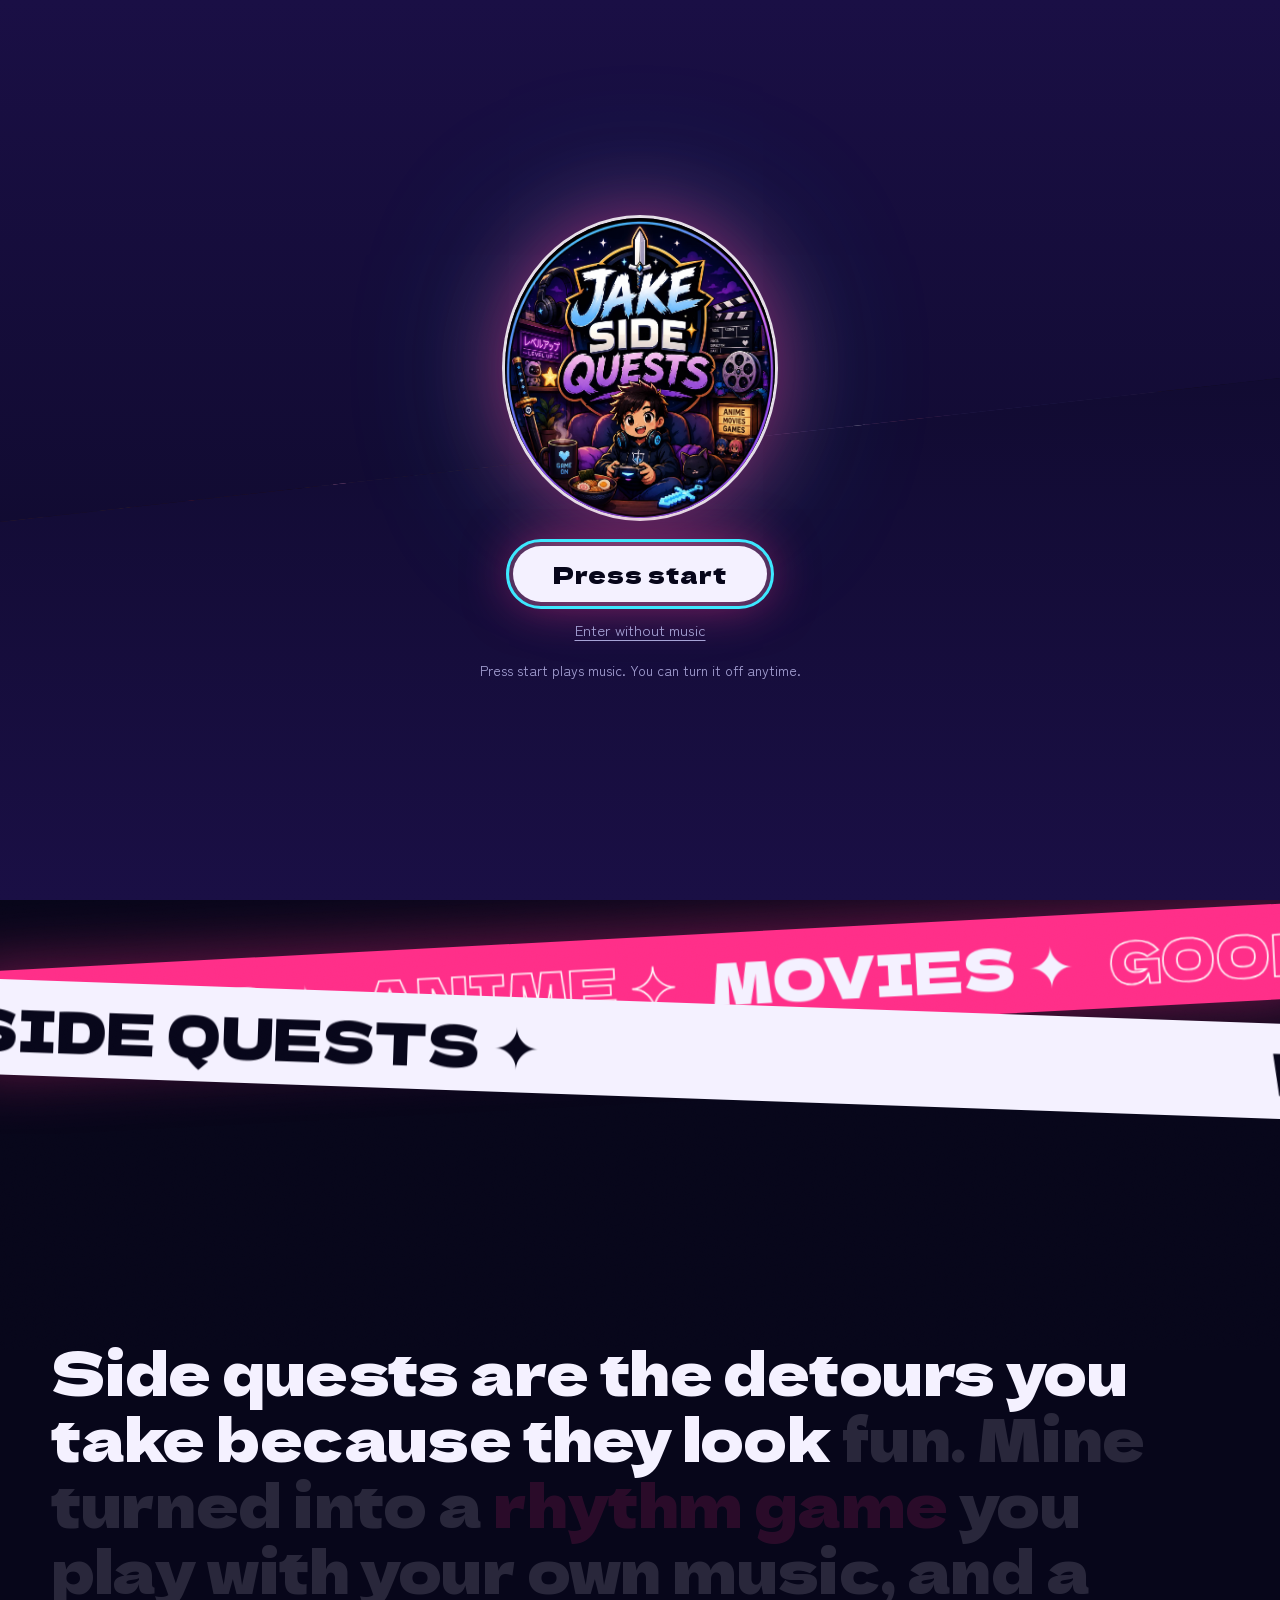
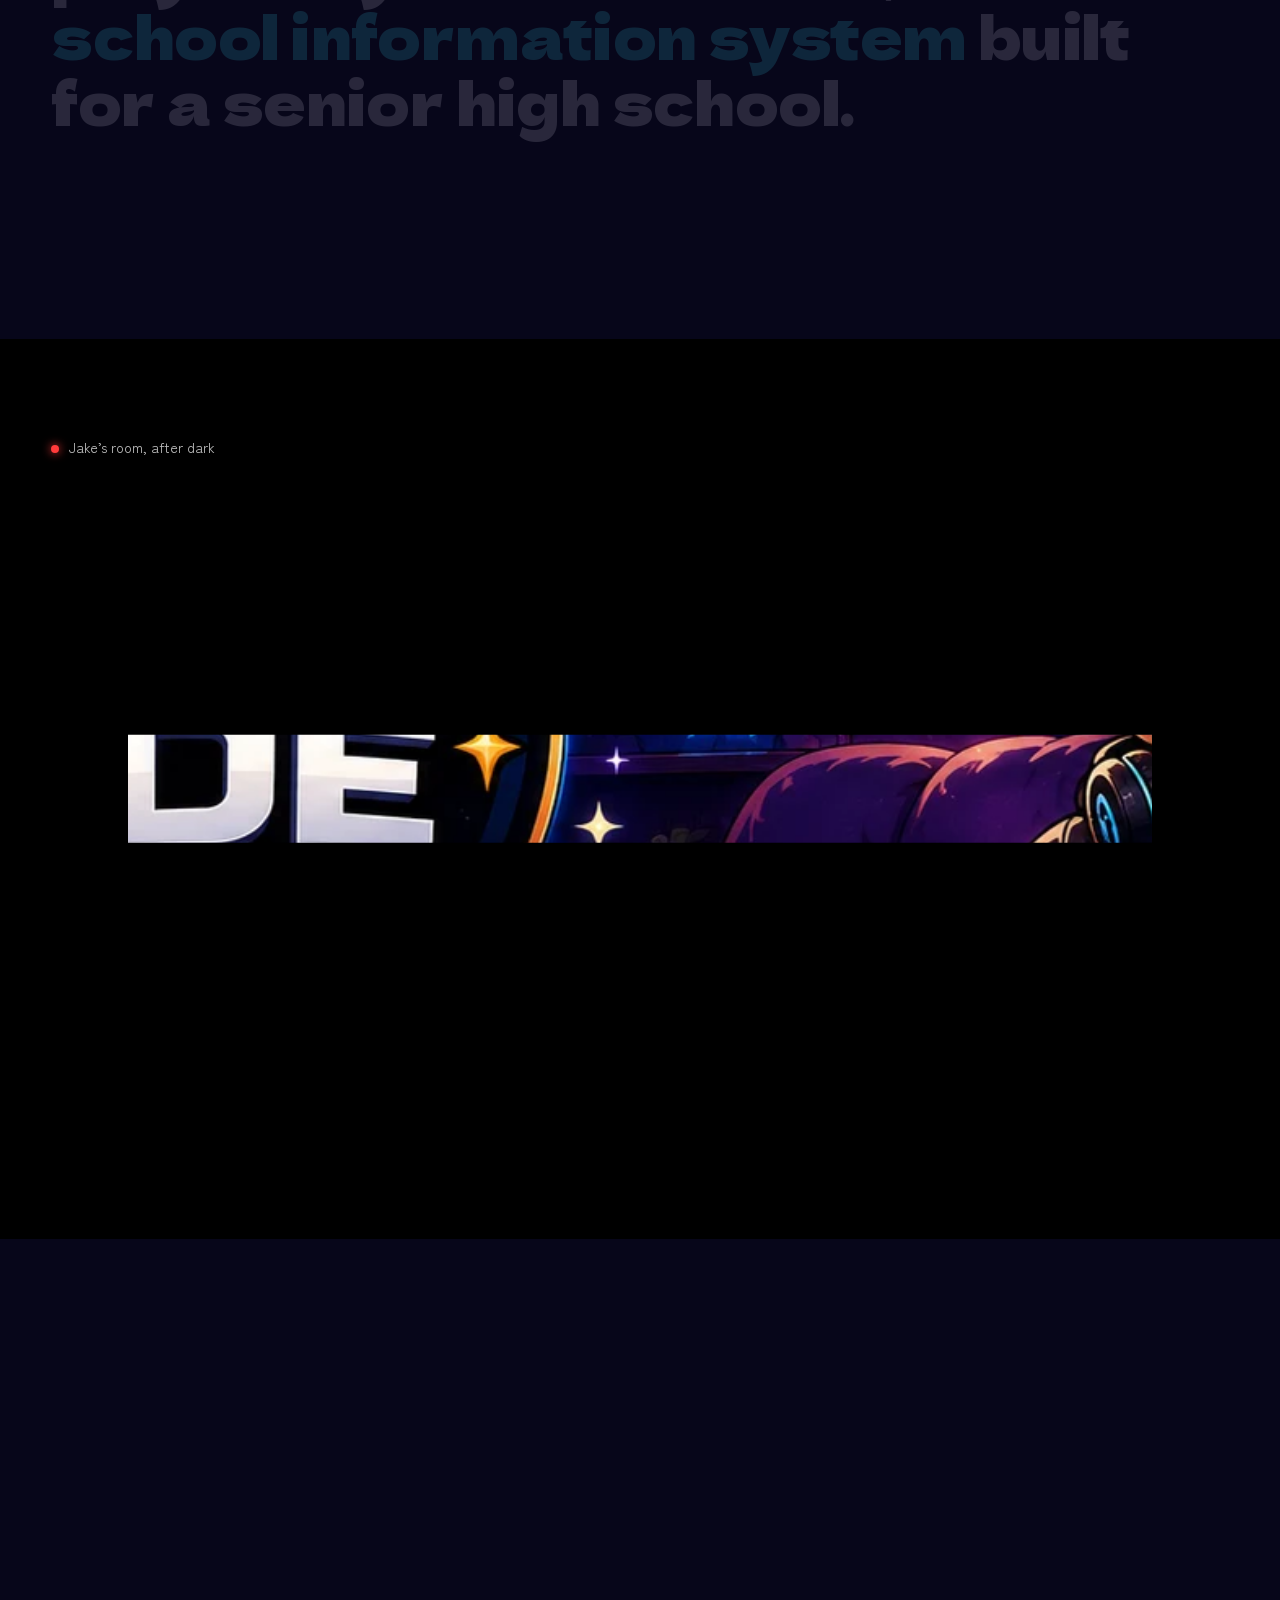
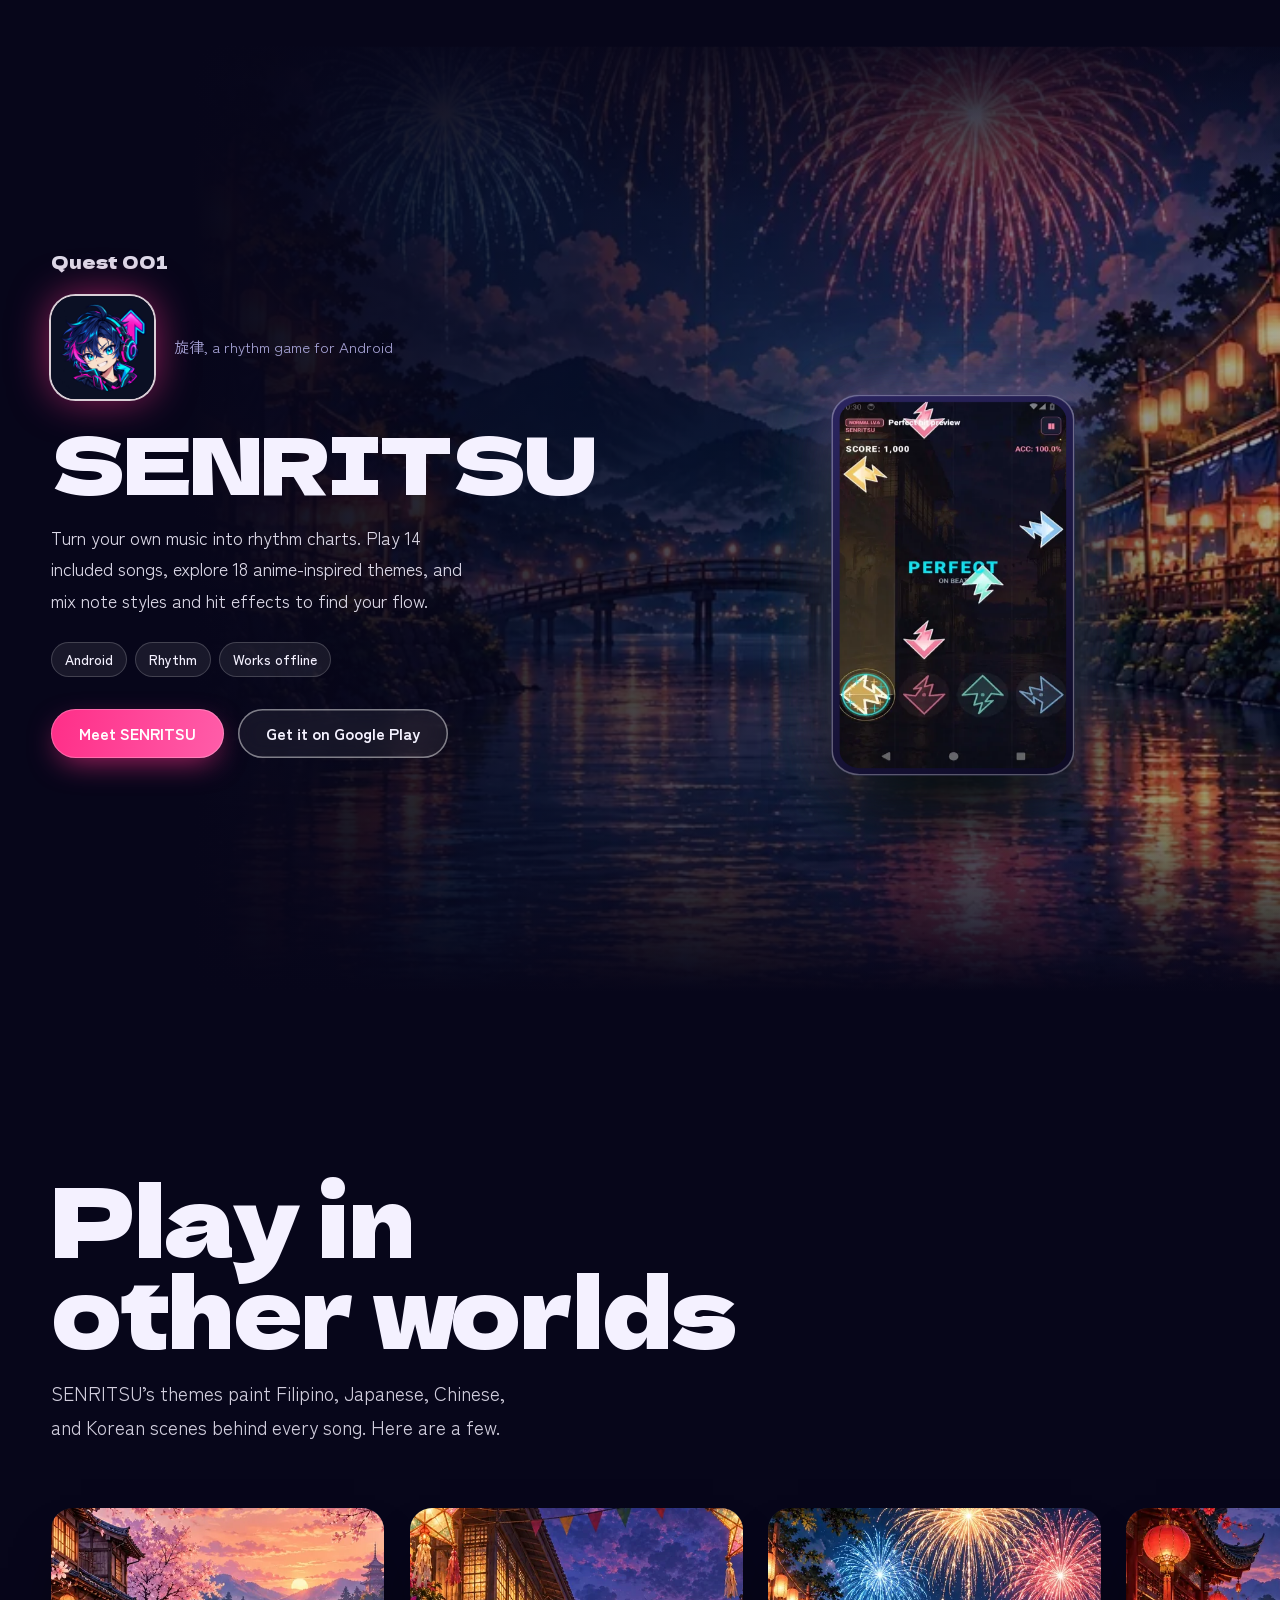
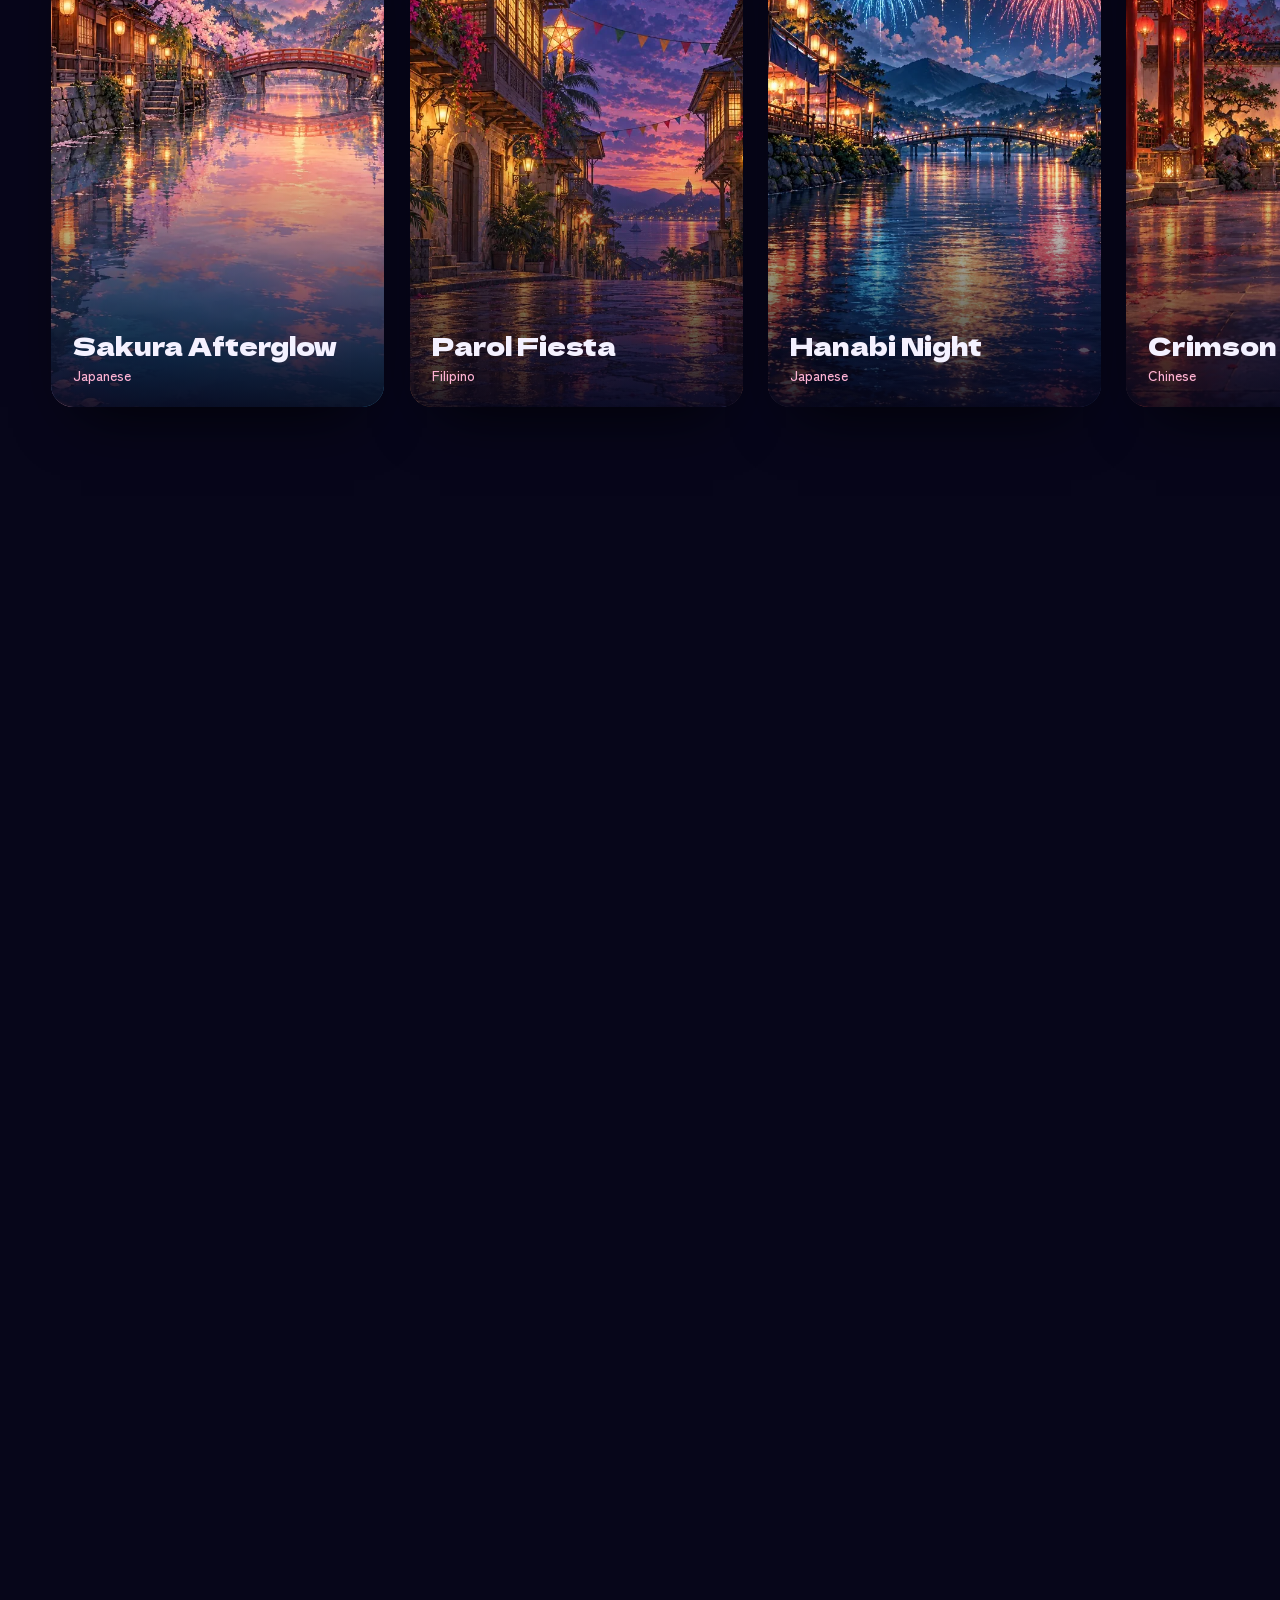
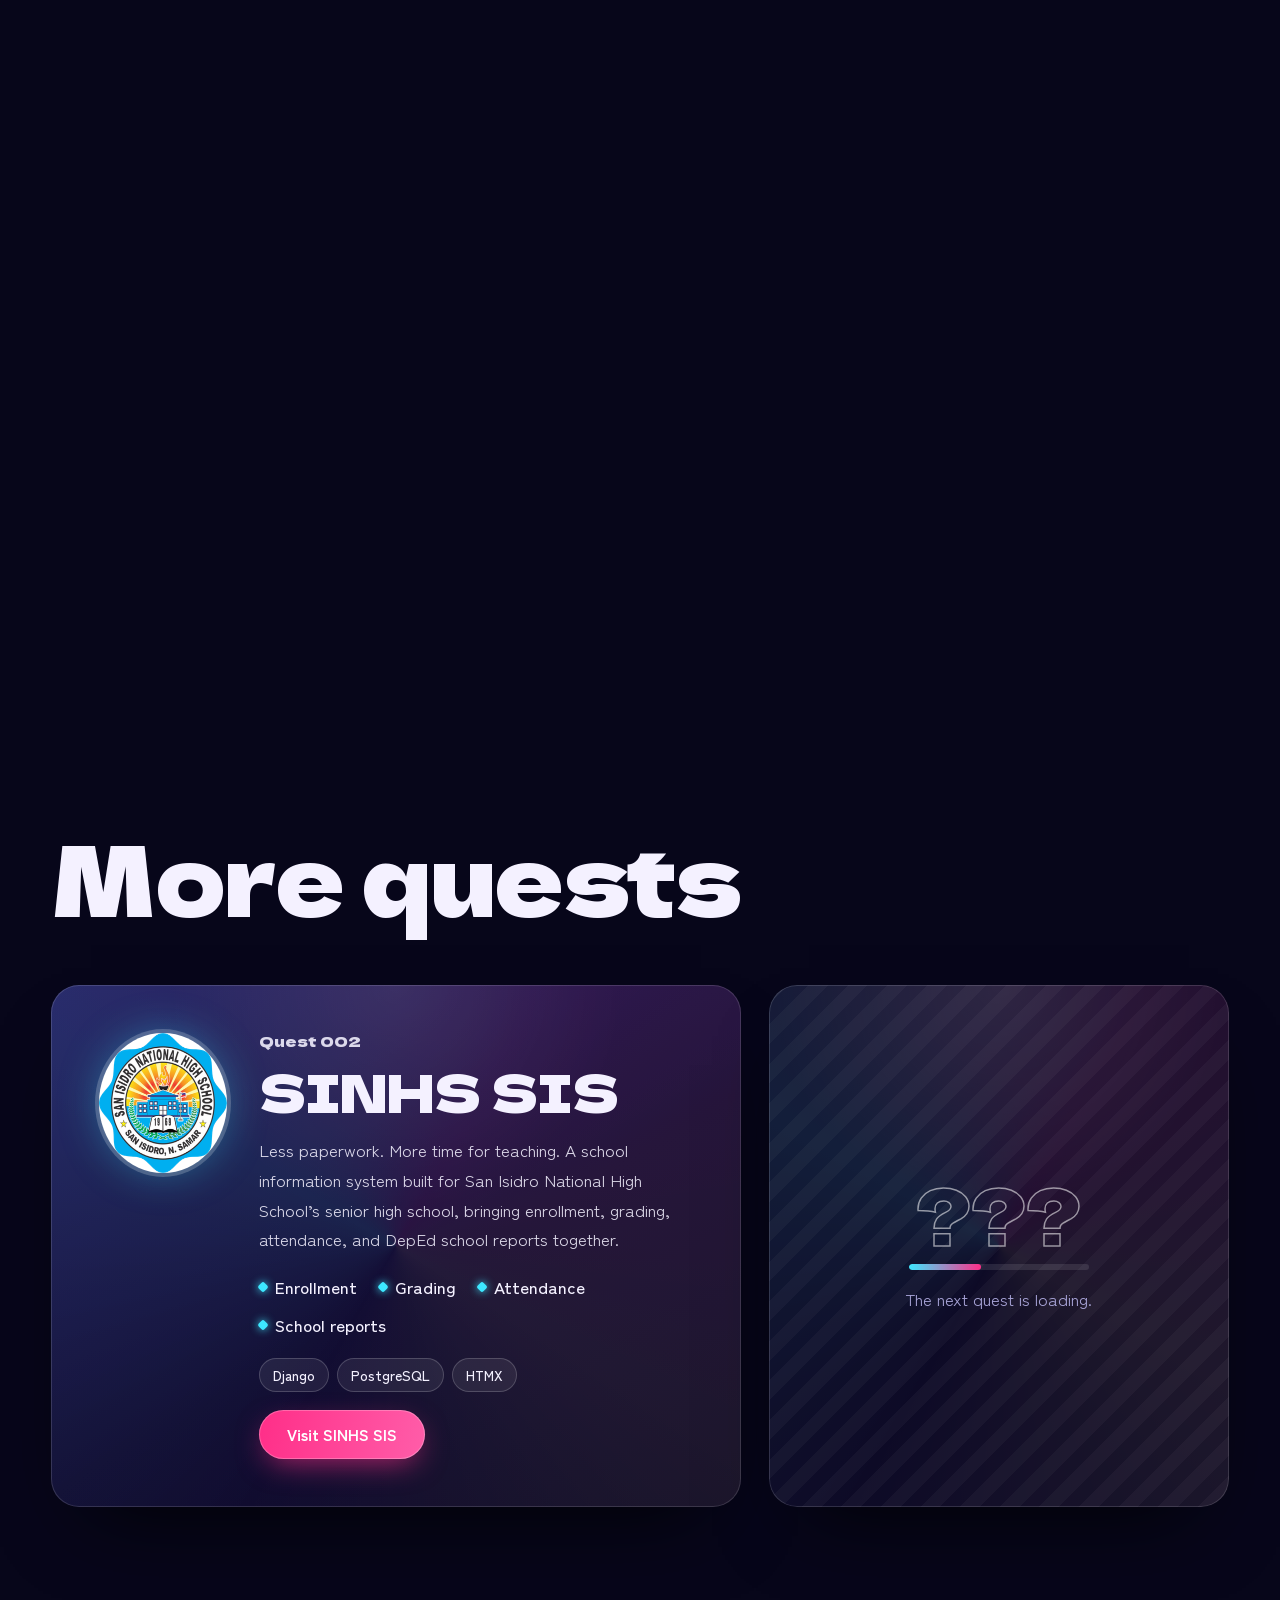
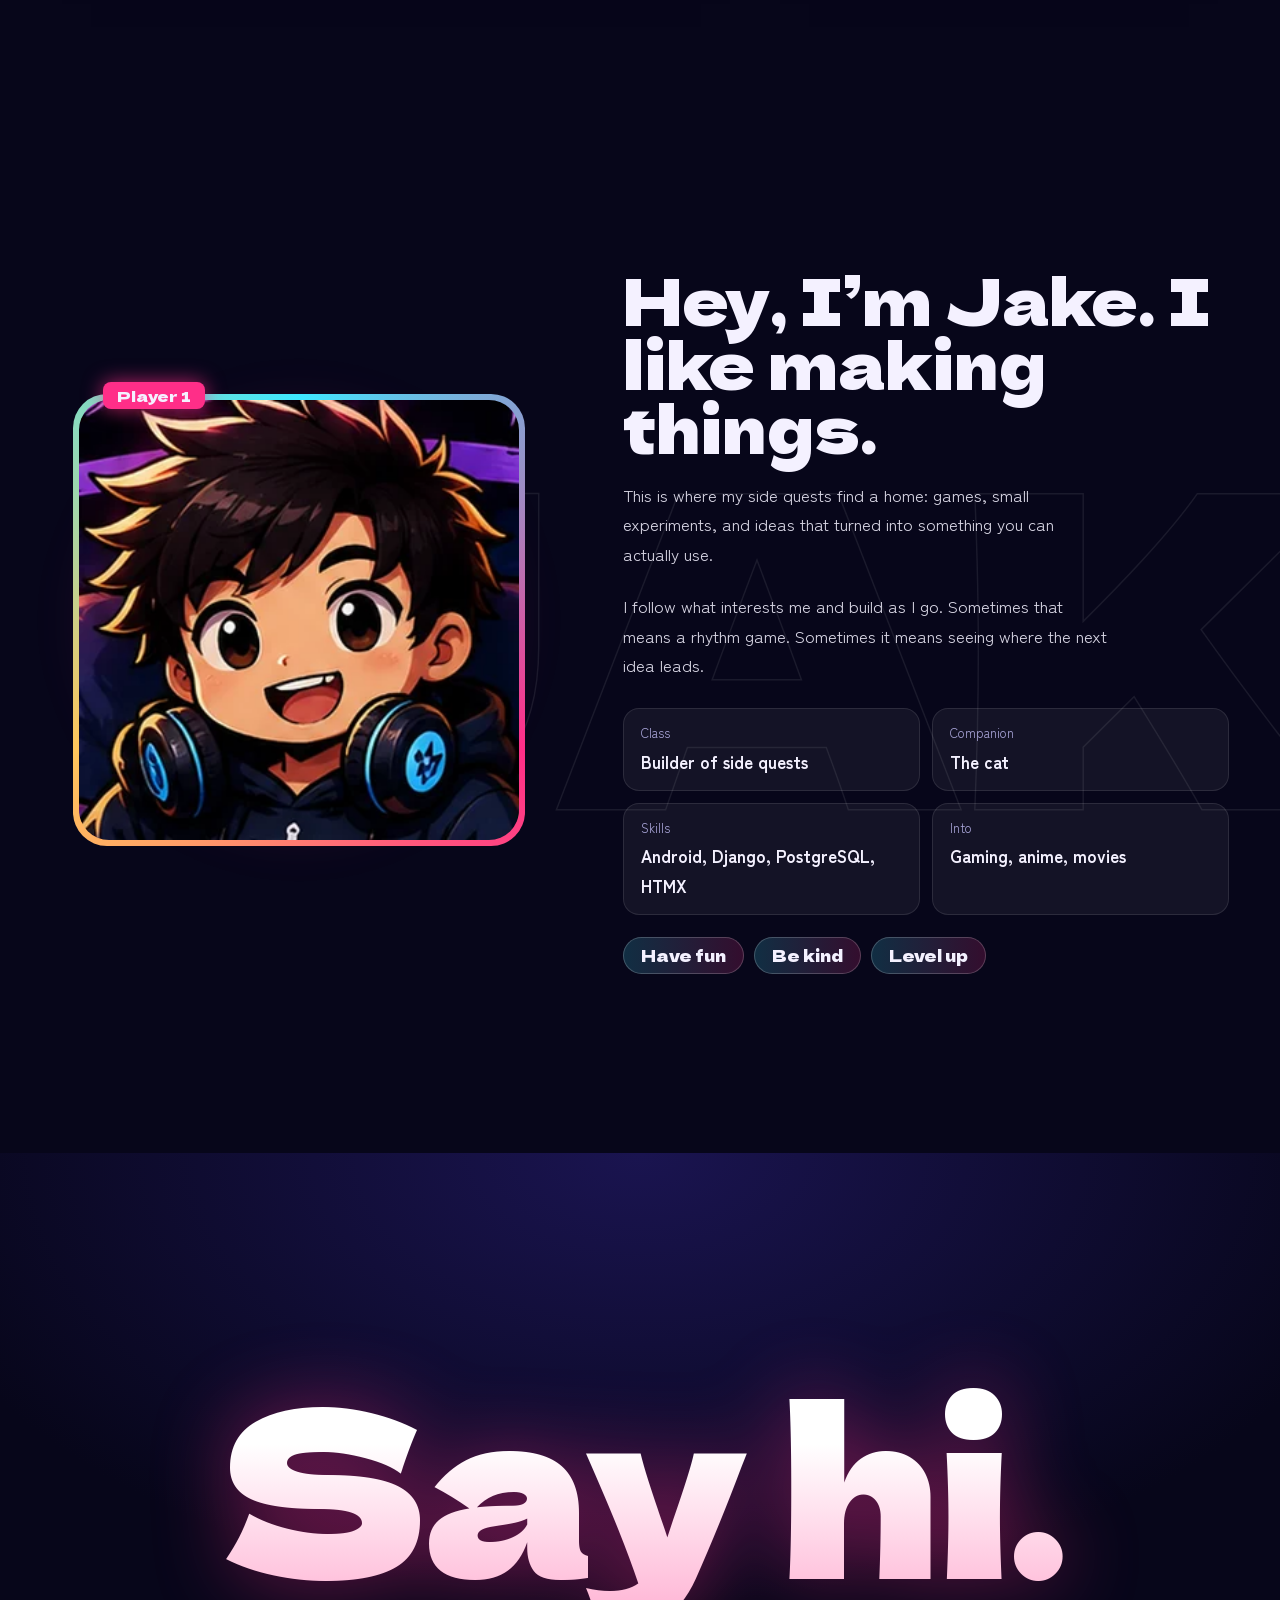
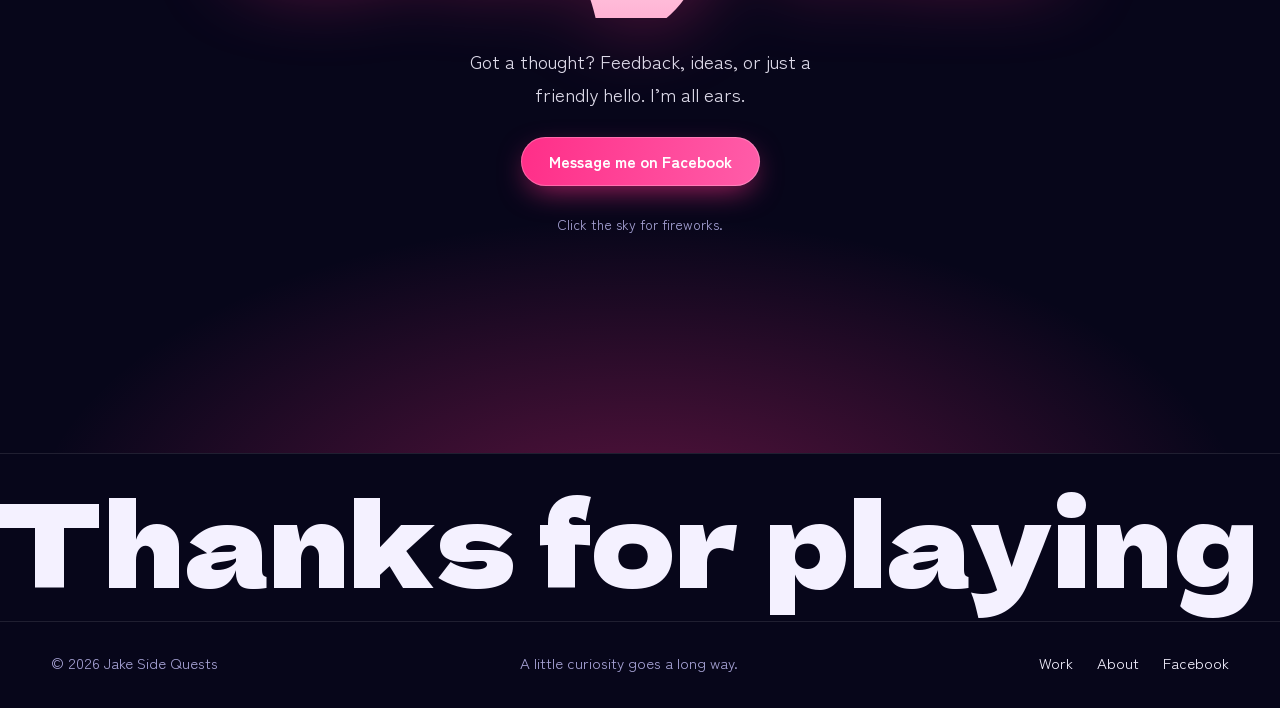
==== index.html @ e77d2a43 "Rebuild the site as a cinematic anime opening Add a Press Start screen, a hero montage of SENRITSU's" ====
<!doctype html>
<html lang="en">
<head>
  <meta charset="utf-8">
  <meta name="viewport" content="width=device-width, initial-scale=1">
  <title>Jake Side Quests — Games, experiments & things I build</title>
  <meta name="description" content="Games, experiments, and things Jake couldn’t help building. Explore SENRITSU, a rhythm game for your own music, and SINHS SIS, a school information system.">
  <meta name="theme-color" content="#07061a">
  <link rel="canonical" href="https://jakesidequests.com/">
  <meta property="og:type" content="website">
  <meta property="og:site_name" content="Jake Side Quests">
  <meta property="og:title" content="Jake Side Quests — Games, experiments & things I build">
  <meta property="og:description" content="Games, experiments, and things Jake couldn’t help building. Explore SENRITSU, a rhythm game for your own music, and SINHS SIS, a school information system.">
  <meta property="og:url" content="https://jakesidequests.com/">
  <meta property="og:image" content="https://jakesidequests.com/assets/images/jake-side-quests-banner.webp">
  <meta property="og:image:width" content="2033">
  <meta property="og:image:height" content="774">
  <meta property="og:image:alt" content="Jake Side Quests — gaming, anime, movies, and good vibes.">
  <meta name="twitter:card" content="summary_large_image">
  <link rel="icon" href="/assets/favicon.png" type="image/png" sizes="64x64">
  <link rel="preload" href="/assets/fonts/delagothicone-400.woff2" as="font" type="font/woff2" crossorigin>
  <link rel="preload" href="/assets/media/hero-poster.webp" as="image">
  <link rel="stylesheet" href="/assets/site.css">
  <script>document.documentElement.classList.add('js');window.revealFallback=setTimeout(function(){document.documentElement.classList.add('no-anim')},4000);</script>
  <script src="/assets/vendor/gsap.min.js" defer></script>
  <script src="/assets/vendor/ScrollTrigger.min.js" defer></script>
  <script src="/assets/vendor/SplitText.min.js" defer></script>
  <script src="/assets/vendor/lenis.min.js" defer></script>
  <script src="/assets/site.js" defer></script>
</head>
<body id="top" data-page="home">
<a class="skip-link" href="#main">Skip to content</a>
<div class="progress" aria-hidden="true"></div>
<div class="grain" aria-hidden="true"></div>
<header class="site-header">
  <div class="header-inner container">
    <a class="brand" href="/" aria-label="Jake Side Quests home"><img src="/assets/images/jake-side-quests-emblem-96.webp" width="44" height="44" alt=""><span class="brand-name">Jake Side Quests</span></a>
    <nav class="site-nav" aria-label="Main navigation">
      <a href="/#work">Work</a>
      <a href="/#about">About</a>
      <a href="/#say-hello">Say hi</a>
    </nav>
    <button class="sound-toggle" type="button" aria-pressed="false" data-sound hidden><span class="eq" aria-hidden="true"><i></i><i></i><i></i><i></i></span><span class="label">Music off</span></button>
  </div>
</header>

<main id="main">
  <section class="hero" aria-labelledby="hero-title">
    <div class="hero-media" data-hero-media>
      <video muted loop playsinline preload="auto" poster="/assets/media/hero-poster.webp" data-hero-video>
        <source src="/assets/media/hero.webm" type="video/webm">
        <source src="/assets/media/hero.mp4" type="video/mp4">
      </video>
    </div>
    <canvas class="petals" aria-hidden="true" data-petals></canvas>
    <p class="kana-rail" aria-hidden="true">ジェイクのサイドクエスト</p>

    <div class="hero-inner">
      <h1 id="hero-title" class="hero-logo" data-hero-logo>
        <span class="ring" aria-hidden="true"></span><span class="ring two" aria-hidden="true"></span><span class="ring three" aria-hidden="true"></span>
        <img src="/assets/images/jake-side-quests-emblem.webp" width="1254" height="1254" alt="Jake Side Quests">
      </h1>
      <p class="hero-tagline" data-hero-tagline><span class="line">A little curiosity.</span> <span class="line glow">A lot of side quests.</span></p>
      <p class="hero-sub" data-hero-fade>Games, experiments, and things I couldn’t help building.</p>
      <div class="hero-actions" data-hero-fade>
        <a class="btn btn-primary" href="#work" data-magnetic>Explore my work</a>
        <a class="btn btn-ghost" href="/senritsu/#demo" data-magnetic>Play the SENRITSU demo</a>
      </div>
    </div>

    <div class="hero-foot">
      <div class="container">
        <p class="now-showing" aria-live="off"><span>Scenes from SENRITSU</span><strong data-scene>Sakura Afterglow</strong></p>
        <a class="scroll-cue" href="#intro"><i aria-hidden="true"></i>Scroll</a>
      </div>
    </div>
  </section>

  <div class="marquees" aria-hidden="true">
    <div class="marquee" data-marquee="-1"><div class="marquee-track"><span>Gaming ✦</span><span class="outline">Anime ✦</span><span>Movies ✦</span><span class="outline">Good vibes ✦</span><span>Gaming ✦</span><span class="outline">Anime ✦</span><span>Movies ✦</span><span class="outline">Good vibes ✦</span></div></div>
    <div class="marquee alt" data-marquee="1"><div class="marquee-track"><span>Side quests ✦</span><span class="outline">Rhythm games ✦</span><span>Web apps ✦</span><span class="outline">Experiments ✦</span><span>Side quests ✦</span><span class="outline">Rhythm games ✦</span><span>Web apps ✦</span><span class="outline">Experiments ✦</span></div></div>
  </div>

  <section class="statement container" id="intro" aria-label="Introduction">
    <p data-words>Side quests are the detours you take because they look fun. Mine turned into a <span class="hl">rhythm game</span> you play with your own music, and a <span class="hl-2">school information system</span> built for a senior high school.</p>
  </section>

  <section class="cutscene" aria-label="Jake’s room" data-cutscene>
    <div class="cutscene-frame">
      <img src="/assets/images/jake-side-quests-banner.webp" width="2033" height="774" alt="An illustrated gaming room at night: Jake plays on the couch beside his cat, with ramen, popcorn, anime figures, and a film clapperboard around him." loading="lazy">
    </div>
    <p class="cutscene-label" aria-hidden="true">Jake’s room, after dark</p>
    <p class="subtitles" aria-hidden="true"><span>[controller clicking]</span><span>Gaming.</span><span>Anime.</span><span>Movies.</span><span>Good vibes.</span></p>
  </section>

  <section class="section featured" id="work" aria-labelledby="senritsu-title">
    <div class="featured-bg" aria-hidden="true" data-parallax="-12"><img src="/assets/media/worlds/hanabi_night.webp" width="720" height="1080" alt="" loading="lazy"></div>
    <div class="container featured-grid">
      <div class="featured-copy">
        <p class="eyebrow-num" data-reveal>Quest 001</p>
        <div class="app-mark" data-reveal>
          <img src="/senritsu/icon.png" width="104" height="104" alt="" loading="lazy">
          <p><span lang="ja">旋律</span>, a rhythm game for Android</p>
        </div>
        <h2 id="senritsu-title" class="glitch" data-text="SENRITSU" data-reveal>SENRITSU</h2>
        <!-- senritsu:home-summary:start -->
        <p>Turn your own music into rhythm charts. Play 14 included songs, explore 18 anime-inspired themes, and mix note styles and hit effects to find your flow.</p>
<!-- senritsu:home-summary:end -->
        <ul class="chips" data-reveal><li class="chip">Android</li><li class="chip">Rhythm</li><li class="chip">Works offline</li></ul>
        <div class="hero-actions" data-reveal>
          <a class="btn btn-primary" href="/senritsu/" data-magnetic>Meet SENRITSU</a>
          <a class="btn btn-ghost" href="https://play.google.com/store/apps/details?id=com.jakesidequests.senritsu" data-magnetic>Get it on Google Play</a>
        </div>
      </div>
      <div class="phones" data-phones aria-label="SENRITSU screenshots">
        <figure class="phone left"><img src="/assets/media/screens/icons.webp" width="360" height="638" alt="SENRITSU appearance screen with cultural note icons such as parol stars and paper lanterns." loading="lazy"></figure>
        <figure class="phone right"><img src="/assets/media/screens/effects.webp" width="360" height="638" alt="SENRITSU hit effects screen with starburst and petal bloom options." loading="lazy"></figure>
        <figure class="phone center"><img src="/assets/media/screens/gameplay.webp" width="360" height="638" alt="SENRITSU gameplay: lightning arrows reach the targets and a PERFECT rating appears." loading="lazy"></figure>
      </div>
    </div>
  </section>

  <section class="section worlds" aria-labelledby="worlds-title" data-worlds>
    <div class="container worlds-head">
      <h2 id="worlds-title" class="section-title" data-reveal>Play in<br>other worlds</h2>
      <p class="section-lede" data-reveal>SENRITSU’s themes paint Filipino, Japanese, Chinese, and Korean scenes behind every song. Here are a few.</p>
    </div>
    <div class="worlds-pin">
      <div class="worlds-track" data-worlds-track>
        <figure class="world"><img src="/assets/media/worlds/sakura_afterglow.webp" width="720" height="1080" alt="A canal at sunset lined with cherry blossoms and lantern-lit wooden houses." loading="lazy"><figcaption><strong>Sakura Afterglow</strong><span>Japanese</span></figcaption></figure>
        <figure class="world"><img src="/assets/media/worlds/parol_fiesta.webp" width="720" height="1080" alt="A Filipino street at dusk hung with star-shaped parol lanterns." loading="lazy"><figcaption><strong>Parol Fiesta</strong><span>Filipino</span></figcaption></figure>
        <figure class="world"><img src="/assets/media/worlds/hanabi_night.webp" width="720" height="1080" alt="Fireworks bloom over a lantern-lit riverside festival." loading="lazy"><figcaption><strong>Hanabi Night</strong><span>Japanese</span></figcaption></figure>
        <figure class="world"><img src="/assets/media/worlds/crimson_lanterns.webp" width="720" height="1080" alt="A courtyard of red lanterns framing a round moon gate." loading="lazy"><figcaption><strong>Crimson Lanterns</strong><span>Chinese</span></figcaption></figure>
        <figure class="world"><img src="/assets/media/worlds/palayan_dawn.webp" width="720" height="1080" alt="Rice terraces in the Cordillera mountains glowing at sunrise." loading="lazy"><figcaption><strong>Palayan Dawn</strong><span>Filipino</span></figcaption></figure>
        <figure class="world"><img src="/assets/media/worlds/hanok_moonrise.webp" width="720" height="1080" alt="A hanok neighborhood under a full moon." loading="lazy"><figcaption><strong>Hanok Moonrise</strong><span>Korean</span></figcaption></figure>
        <figure class="world"><img src="/assets/media/worlds/jade_waterway.webp" width="720" height="1080" alt="A jade-green canal in a water town with a stone bridge." loading="lazy"><figcaption><strong>Jade Waterway</strong><span>Chinese</span></figcaption></figure>
        <figure class="world"><img src="/assets/media/worlds/seoul_dream.webp" width="720" height="1080" alt="A rainy hillside street overlooking a glowing city at night." loading="lazy"><figcaption><strong>Seoul Dream</strong><span>Korean</span></figcaption></figure>
      </div>
    </div>
  </section>

  <section class="section container" aria-labelledby="more-title">
    <h2 id="more-title" class="section-title" data-reveal>More quests</h2>
    <div class="quest-grid">
      <article class="holo holo-sis" data-tilt data-reveal>
        <img class="seal" src="/assets/images/sinhs-logo.png" width="140" height="140" alt="" loading="lazy">
        <div class="body">
          <p class="eyebrow-num">Quest 002</p>
          <h3>SINHS SIS</h3>
          <p>Less paperwork. More time for teaching. A school information system built for San Isidro National High School’s senior high school, bringing enrollment, grading, attendance, and DepEd school reports together.</p>
          <ul class="features"><li>Enrollment</li><li>Grading</li><li>Attendance</li><li>School reports</li></ul>
          <ul class="chips"><li class="chip">Django</li><li class="chip">PostgreSQL</li><li class="chip">HTMX</li></ul>
          <a class="btn btn-primary" href="https://sinhs.jakesidequests.com/" data-magnetic>Visit SINHS SIS</a>
        </div>
      </article>
      <div class="holo locked" data-tilt data-reveal>
        <h3>???</h3>
        <div class="loading-bar" aria-hidden="true"><i></i></div>
        <p>The next quest is loading.</p>
      </div>
    </div>
  </section>

  <section class="section player" id="about" aria-labelledby="about-title">
    <p class="player-bg-name" aria-hidden="true" data-parallax-x="-20">JAKE</p>
    <div class="container player-grid">
      <div class="portrait" data-reveal>
        <span class="p1" aria-hidden="true">Player 1</span>
        <img src="/assets/images/jake-portrait.webp" width="320" height="320" alt="Illustrated portrait of Jake, grinning, with headphones around his neck." loading="lazy">
      </div>
      <div class="player-copy">
        <h2 id="about-title" data-reveal>Hey, I’m Jake. I like making things.</h2>
        <p data-reveal>This is where my side quests find a home: games, small experiments, and ideas that turned into something you can actually use.</p>
        <p data-reveal>I follow what interests me and build as I go. Sometimes that means a rhythm game. Sometimes it means seeing where the next idea leads.</p>
        <dl class="stats" data-reveal>
          <div><dt>Class</dt><dd>Builder of side quests</dd></div>
          <div><dt>Companion</dt><dd>The cat</dd></div>
          <div><dt>Skills</dt><dd>Android, Django, PostgreSQL, HTMX</dd></div>
          <div><dt>Into</dt><dd>Gaming, anime, movies</dd></div>
        </dl>
        <ul class="motto" aria-label="Current quest" data-reveal><li>Have fun</li><li>Be kind</li><li>Level up</li></ul>
      </div>
    </div>
  </section>

  <section class="section say-hi" id="say-hello" aria-labelledby="contact-title" data-fireworks>
    <canvas class="fireworks" aria-hidden="true"></canvas>
    <div class="say-hi-inner container">
      <h2 id="contact-title" data-reveal>Say hi.</h2>
      <p data-reveal>Got a thought? Feedback, ideas, or just a friendly hello. I’m all ears.</p>
      <a class="btn btn-primary" href="https://www.facebook.com/JakeSideQuests" data-magnetic data-reveal>Message me on Facebook</a>
      <p class="hint" aria-hidden="true" data-reveal>Click the sky for fireworks.</p>
    </div>
  </section>
</main>

<footer class="site-footer">
  <div class="footer-marquee" aria-hidden="true">
    <div class="marquee-track" data-marquee="-1"><span class="fill">Thanks for playing ✦</span><span>Thanks for playing ✦</span><span class="fill">Thanks for playing ✦</span><span>Thanks for playing ✦</span></div>
  </div>
  <div class="container footer-row">
    <p>© 2026 Jake Side Quests</p>
    <p>A little curiosity goes a long way.</p>
    <div class="footer-links"><a href="/#work">Work</a><a href="/#about">About</a><a href="https://www.facebook.com/JakeSideQuests">Facebook</a></div>
  </div>
</footer>
<audio data-music src="/assets/media/champions-rise.mp3" preload="none" loop></audio>
</body>
</html>
---- assets/site.css ----
/* Jake Side Quests: an anime opening.
   Night palette pulled from the SENRITSU worlds: lantern gold, magenta, cyan, sakura.
   Dela Gothic One is the title card; Zen Kaku Gothic New carries everything else. */

@font-face { font-family: "Dela Gothic One"; src: url("/assets/fonts/delagothicone-400.woff2") format("woff2"); font-weight: 400; font-display: swap; }
@font-face { font-family: "Zen Kaku Gothic New"; src: url("/assets/fonts/zenkakugothicnew-400.woff2") format("woff2"); font-weight: 400; font-display: swap; }
@font-face { font-family: "Zen Kaku Gothic New"; src: url("/assets/fonts/zenkakugothicnew-500.woff2") format("woff2"); font-weight: 500; font-display: swap; }
@font-face { font-family: "Zen Kaku Gothic New"; src: url("/assets/fonts/zenkakugothicnew-700.woff2") format("woff2"); font-weight: 700; font-display: swap; }

:root {
  color-scheme: dark;
  --ink: #07061a;
  --ink-2: #120d33;
  --ink-3: #1d1650;
  --paper: #f4f1ff;
  --mist: #a7a3d6;
  --magenta: #ff2e88;
  --cyan: #3de8ff;
  --gold: #ffc65c;
  --sakura: #ffb3d4;
  --lime: #4dff9a;

  --display: "Dela Gothic One", "Arial Black", Impact, sans-serif;
  --body: "Zen Kaku Gothic New", "Hiragino Sans", "Segoe UI", system-ui, sans-serif;

  --gutter: clamp(16px, 4vw, 56px);
  --max: 1320px;
  --ease: cubic-bezier(.16, 1, .3, 1);
  --beat: 0;
}

*, *::before, *::after { box-sizing: border-box; }
html { -webkit-text-size-adjust: 100%; scroll-padding-top: 90px; }
html:not(.lenis) { scroll-behavior: smooth; }
body {
  margin: 0;
  min-height: 100vh;
  background: var(--ink);
  color: var(--paper);
  font: 400 1.0625rem/1.75 var(--body);
  overflow-x: clip;
}
img, svg, canvas, video { display: block; max-width: 100%; }
a { color: inherit; }
p, figure { margin: 0; }
h1, h2, h3, h4 { margin: 0; font-weight: 400; line-height: 1.05; }
button { font: inherit; color: inherit; }
::selection { background: var(--magenta); color: #fff; }
:focus-visible { outline: 3px solid var(--cyan); outline-offset: 4px; border-radius: 6px; }

.container { width: min(100% - var(--gutter) * 2, var(--max)); margin-inline: auto; }
.visually-hidden { position: absolute !important; width: 1px; height: 1px; padding: 0; margin: -1px; overflow: hidden; clip: rect(0 0 0 0); white-space: nowrap; border: 0; }
.skip-link { position: fixed; left: 16px; top: -80px; z-index: 200; padding: 10px 16px; border-radius: 8px; background: var(--paper); color: var(--ink); text-decoration: none; font-weight: 700; }
.skip-link:focus { top: 16px; }

/* Things JS animates in start hidden only once JS has taken over; a timer in <head> undoes this if it never does. */
.js:not(.no-anim) [data-reveal], .js:not(.no-anim) [data-hero-logo], .js:not(.no-anim) [data-hero-tagline], .js:not(.no-anim) [data-hero-fade] { opacity: 0; }

/* Film grain over everything */
.grain {
  position: fixed; inset: -50%; z-index: 90; pointer-events: none;
  background-image: url("data:image/svg+xml;utf8,<svg xmlns='http://www.w3.org/2000/svg' width='160' height='160'><filter id='n'><feTurbulence type='fractalNoise' baseFrequency='.9' numOctaves='2' stitchTiles='stitch'/></filter><rect width='100%' height='100%' filter='url(%23n)' opacity='.55'/></svg>");
  opacity: .07;
  mix-blend-mode: overlay;
  animation: grain 1s steps(6) infinite;
}
@keyframes grain { 0%, 100% { transform: translate(0, 0); } 20% { transform: translate(-3%, 2%); } 40% { transform: translate(2%, -4%); } 60% { transform: translate(-4%, -1%); } 80% { transform: translate(3%, 3%); } }

.progress { position: fixed; left: 0; top: 0; z-index: 120; height: 3px; width: 100%; transform-origin: 0 50%; transform: scaleX(0); background: linear-gradient(90deg, var(--cyan), var(--magenta), var(--gold)); box-shadow: 0 0 12px var(--magenta); }

/* ---------- Header ---------- */

.site-header {
  position: fixed; top: 0; left: 0; right: 0; z-index: 100;
  transition: transform .5s var(--ease), background .3s;
}
.site-header.is-hidden { transform: translateY(-110%); }
.site-header.is-solid { background: linear-gradient(180deg, rgb(7 6 26 / .85), rgb(7 6 26 / 0)); }
.header-inner { display: flex; align-items: center; gap: 24px; min-height: 76px; }
.brand { display: inline-flex; align-items: center; gap: 12px; text-decoration: none; }
.brand img { width: 44px; height: 44px; border-radius: 50%; box-shadow: 0 0 0 2px rgb(255 255 255 / .8), 0 0 calc(18px + var(--beat) * 30px) rgb(255 46 136 / .7); }
.brand-name { font: 400 1.0625rem/1 var(--display); }
.site-nav { margin-left: auto; display: flex; align-items: center; gap: 6px; padding: 6px; border-radius: 999px; background: rgb(7 6 26 / .45); backdrop-filter: blur(14px); -webkit-backdrop-filter: blur(14px); box-shadow: inset 0 0 0 1px rgb(255 255 255 / .12); }
.site-nav a { padding: 8px 16px; border-radius: 999px; font-weight: 500; font-size: .9375rem; text-decoration: none; transition: background .2s, color .2s; }
.site-nav a:hover { background: rgb(255 255 255 / .1); }
.site-nav a[aria-current] { background: var(--paper); color: var(--ink); }

.sound-toggle {
  display: inline-flex; align-items: center; gap: 10px;
  padding: 8px 14px 8px 12px;
  border: 0; border-radius: 999px; cursor: pointer;
  background: rgb(7 6 26 / .45); backdrop-filter: blur(14px); -webkit-backdrop-filter: blur(14px);
  box-shadow: inset 0 0 0 1px rgb(255 255 255 / .12);
  font-size: .875rem; font-weight: 500;
}
.sound-toggle[aria-pressed="true"] { box-shadow: inset 0 0 0 1px var(--magenta), 0 0 20px rgb(255 46 136 / .35); }
.eq { display: inline-flex; align-items: end; gap: 2px; height: 14px; }
.eq i { width: 3px; height: 100%; border-radius: 2px; background: var(--magenta); transform-origin: 50% 100%; transform: scaleY(.2); }
.sound-toggle[aria-pressed="true"] .eq i { background: linear-gradient(var(--cyan), var(--magenta)); }

/* ---------- Custom cursor ---------- */

.cursor-dot, .cursor-ring { position: fixed; left: 0; top: 0; z-index: 150; pointer-events: none; border-radius: 50%; opacity: 0; transition: opacity .3s; }
.cursor-dot { width: 6px; height: 6px; margin: -3px 0 0 -3px; background: #fff; }
.cursor-ring { width: 38px; height: 38px; margin: -19px 0 0 -19px; border: 1.5px solid rgb(255 255 255 / .7); transition: opacity .3s, width .3s var(--ease), height .3s var(--ease), margin .3s var(--ease), background .3s, border-color .3s; mix-blend-mode: difference; }
.has-cursor .cursor-dot, .has-cursor .cursor-ring { opacity: 1; }
.cursor-ring.is-hover { width: 70px; height: 70px; margin: -35px 0 0 -35px; background: rgb(255 255 255 / .9); border-color: transparent; }

/* ---------- Splash: press start ---------- */

.splash {
  position: fixed; inset: 0; z-index: 180;
  display: grid; place-items: center;
  overflow: hidden;
}
.splash-half { position: absolute; inset: 0; }
.splash-half.top { clip-path: polygon(0 0, 100% 0, 100% 42%, 0 58%); background: linear-gradient(180deg, #1a0f45, #0b0824); }
.splash-half.bottom { clip-path: polygon(0 58%, 100% 42%, 100% 100%, 0 100%); background: linear-gradient(0deg, #1a0f45, #0b0824); }
.splash-slash { position: absolute; left: -10%; right: -10%; top: 50%; height: 2px; transform: rotate(-9deg); background: linear-gradient(90deg, transparent, var(--magenta), #fff, var(--cyan), transparent); box-shadow: 0 0 24px var(--magenta); opacity: 0; }
.splash-inner { position: relative; display: grid; justify-items: center; gap: 28px; text-align: center; padding: 24px; }
.splash-logo { width: clamp(180px, 30vmin, 300px); border-radius: 50%; box-shadow: 0 0 0 3px rgb(255 255 255 / .85), 0 0 80px rgb(255 46 136 / .55), 0 0 160px rgb(61 232 255 / .25); }
.splash-bar { width: min(280px, 70vw); height: 4px; border-radius: 2px; background: rgb(255 255 255 / .12); overflow: hidden; }
.splash-bar i { display: block; height: 100%; width: 100%; transform-origin: 0 50%; transform: scaleX(0); background: linear-gradient(90deg, var(--cyan), var(--magenta)); box-shadow: 0 0 10px var(--magenta); transition: transform .3s; }
.splash-start {
  padding: 16px 40px;
  border: 0; border-radius: 999px; cursor: pointer;
  background: var(--paper); color: var(--ink);
  font: 400 clamp(1.1rem, 2.4vw, 1.5rem)/1 var(--display);
  letter-spacing: .04em;
  box-shadow: 0 0 0 6px rgb(255 255 255 / .12), 0 0 50px rgb(255 46 136 / .6);
  animation: start-pulse 1.4s ease-in-out infinite;
}
.splash-start:hover { background: #fff; }
@keyframes start-pulse { 50% { box-shadow: 0 0 0 12px rgb(255 255 255 / .06), 0 0 80px rgb(255 46 136 / .85); } }
.splash-quiet { border: 0; background: none; cursor: pointer; color: var(--mist); font-size: .9375rem; text-decoration: underline; text-underline-offset: 4px; }
.splash-quiet:hover { color: var(--paper); }
.splash-hint { font-size: .875rem; color: var(--mist); }
.splash-actions { display: grid; justify-items: center; gap: 14px; }
.splash-actions[hidden] { display: none; }

/* ---------- Hero ---------- */

.hero {
  position: relative;
  height: 100svh; min-height: 640px;
  display: grid; place-items: center;
  overflow: hidden;
  isolation: isolate;
}
.hero-media { position: absolute; inset: 0; z-index: -3; }
.hero-media video, .hero-media canvas, .hero-media img { position: absolute; inset: 0; width: 100%; height: 100%; object-fit: cover; }
.hero-media canvas { opacity: 0; transition: opacity .6s; }
.hero-media.is-webgl canvas { opacity: 1; }
.hero-media.is-webgl video { visibility: hidden; }
.hero::before {
  content: ""; position: absolute; inset: 0; z-index: -2;
  background:
    radial-gradient(60% 55% at 50% 45%, transparent 0, rgb(7 6 26 / .35) 60%, rgb(7 6 26 / .85) 100%),
    linear-gradient(180deg, rgb(7 6 26 / .55) 0%, transparent 25%, transparent 60%, var(--ink) 100%);
}
.hero::after {
  content: ""; position: absolute; inset: 0; z-index: -1; pointer-events: none;
  background: repeating-linear-gradient(180deg, rgb(0 0 0 / .18) 0 1px, transparent 1px 3px);
  opacity: .5;
}
.petals { position: absolute; inset: 0; z-index: 1; pointer-events: none; width: 100%; height: 100%; }
.hero-inner { position: relative; z-index: 2; display: grid; justify-items: center; gap: clamp(18px, 3vh, 28px); text-align: center; padding: 96px var(--gutter) 120px; }
.hero-logo {
  position: relative;
  width: clamp(200px, 34vmin, 380px);
  aspect-ratio: 1;
  transform-style: preserve-3d;
  transform: perspective(900px) rotateX(var(--tilt-x, 0deg)) rotateY(var(--tilt-y, 0deg));
  transition: transform .4s var(--ease);
}
.hero-logo img { width: 100%; height: 100%; border-radius: 50%; box-shadow: 0 0 0 3px rgb(255 255 255 / .9), 0 0 calc(60px + var(--beat) * 80px) rgb(255 46 136 / .6), 0 30px 80px rgb(0 0 0 / .6); }
.hero-logo .ring { position: absolute; inset: -10%; border-radius: 50%; border: 1.5px dashed rgb(255 255 255 / .35); animation: spin 30s linear infinite; }
.hero-logo .ring.two { inset: -18%; border: 1px solid transparent; border-top-color: var(--cyan); border-right-color: var(--cyan); animation-duration: 9s; animation-direction: reverse; filter: drop-shadow(0 0 6px var(--cyan)); }
.hero-logo .ring.three { inset: -24%; border: 1px solid transparent; border-bottom-color: var(--magenta); animation-duration: 14s; filter: drop-shadow(0 0 6px var(--magenta)); }
@keyframes spin { to { transform: rotate(360deg); } }
.hero-tagline {
  font: 400 clamp(2rem, 6.2vw, 5.4rem)/.98 var(--display);
  letter-spacing: -.01em;
  text-shadow: 0 4px 30px rgb(7 6 26 / .8);
  max-width: 14ch;
}
.hero-tagline .line { display: block; }
.hero-tagline .glow { color: #ff6fb1; text-shadow: 0 0 28px rgb(255 46 136 / .75), 0 4px 30px rgb(7 6 26 / .8); }
.hero-sub { max-width: 44ch; font-size: clamp(1rem, 1.6vw, 1.25rem); color: rgb(244 241 255 / .9); text-shadow: 0 2px 16px rgb(7 6 26 / .9); }
.hero-actions { display: flex; flex-wrap: wrap; justify-content: center; gap: 14px; margin-top: 6px; }
.featured-copy .hero-actions, .game-copy .hero-actions { justify-content: start; }
.kana-rail {
  position: absolute; left: var(--gutter); top: 50%; z-index: 2; translate: 0 -50%;
  writing-mode: vertical-rl;
  font: 400 .9375rem/1 var(--display); letter-spacing: .5em;
  color: rgb(255 255 255 / .55);
}
.hero-foot { position: absolute; left: 0; right: 0; bottom: 28px; z-index: 2; }
.hero-foot .container { display: flex; justify-content: space-between; align-items: end; gap: 20px; }
.now-showing { display: grid; gap: 2px; font-size: .875rem; color: var(--mist); }
.now-showing strong { font: 400 1.0625rem/1.2 var(--display); color: var(--paper); }
.scroll-cue { display: grid; justify-items: center; gap: 8px; font-size: .8125rem; color: var(--mist); text-decoration: none; }
.scroll-cue i { position: relative; width: 22px; height: 36px; border-radius: 12px; border: 1.5px solid rgb(255 255 255 / .6); }
.scroll-cue i::after { content: ""; position: absolute; left: 50%; top: 7px; width: 4px; height: 8px; margin-left: -2px; border-radius: 2px; background: #fff; animation: wheel 1.6s var(--ease) infinite; }
@keyframes wheel { 60% { transform: translateY(10px); opacity: 0; } 100% { opacity: 0; } }

/* ---------- Buttons ---------- */

.btn {
  position: relative;
  display: inline-flex; align-items: center; gap: 10px;
  padding: 15px 28px;
  border-radius: 999px;
  font-weight: 700; font-size: 1rem; line-height: 1.2;
  text-decoration: none;
  transition: transform .35s var(--ease), box-shadow .35s var(--ease), background .3s;
  will-change: transform;
}
.btn-primary { background: linear-gradient(100deg, var(--magenta), #ff5ca8 50%, var(--magenta)); background-size: 200% 100%; color: #fff; box-shadow: 0 10px 30px -8px rgb(255 46 136 / .7), inset 0 0 0 1px rgb(255 255 255 / .25); }
.btn-primary:hover { background-position: 100% 0; box-shadow: 0 16px 44px -8px rgb(255 46 136 / .9), inset 0 0 0 1px rgb(255 255 255 / .4); }
.btn-ghost { background: rgb(255 255 255 / .06); backdrop-filter: blur(10px); -webkit-backdrop-filter: blur(10px); box-shadow: inset 0 0 0 1.5px rgb(255 255 255 / .45); }
.btn-ghost:hover { background: rgb(255 255 255 / .14); }
.btn svg { width: 18px; height: 18px; flex: none; }

.chips { display: flex; flex-wrap: wrap; gap: 8px; list-style: none; margin: 0; padding: 0; }
.chip { padding: 5px 14px; border-radius: 999px; font-size: .875rem; font-weight: 500; background: rgb(255 255 255 / .07); box-shadow: inset 0 0 0 1px rgb(255 255 255 / .18); }

/* ---------- Marquee ---------- */

.marquees { position: relative; z-index: 3; padding-block: 40px; overflow: hidden; }
.marquee { padding-block: 18px; overflow: hidden; transform: rotate(-3deg) scale(1.06); background: var(--magenta); box-shadow: 0 0 60px rgb(255 46 136 / .45); }
.marquee.alt { margin-top: -26px; transform: rotate(2deg) scale(1.06); background: var(--paper); color: var(--ink); box-shadow: none; }
.marquee-track { display: flex; width: max-content; }
.marquee-track span { flex: none; padding-right: .6em; font: 400 clamp(1.6rem, 4.2vw, 3.4rem)/1 var(--display); white-space: nowrap; text-transform: uppercase; }
.marquee-track .outline { color: transparent; -webkit-text-stroke: 1.5px currentColor; }
.marquee:not(.alt) .marquee-track .outline { -webkit-text-stroke-color: #fff; }

/* ---------- Sections ---------- */

.section { position: relative; padding-block: clamp(96px, 14vw, 180px); }
.eyebrow-num { font: 400 .9375rem/1 var(--display); color: var(--magenta); }
.section-title { font: 400 clamp(2.6rem, 7.5vw, 6.5rem)/.95 var(--display); letter-spacing: -.015em; }
.section-lede { max-width: 52ch; font-size: clamp(1.0625rem, 1.5vw, 1.25rem); color: rgb(244 241 255 / .85); }

.statement { padding-block: clamp(120px, 16vw, 220px); }
.statement p { font: 400 clamp(1.9rem, 4.6vw, 4.1rem)/1.12 var(--display); letter-spacing: -.01em; max-width: 22ch; }
.statement .word { opacity: .14; }
.no-anim .statement .word, .reduced .statement .word { opacity: 1; }
.statement .hl { color: var(--magenta); }
.statement .hl-2 { color: var(--cyan); }

/* ---------- Cutscene ---------- */

.cutscene { position: relative; height: 100svh; min-height: 560px; display: grid; place-items: center; overflow: hidden; background: #000; }
.cutscene-frame { position: absolute; inset: 0; clip-path: inset(var(--clip-y, 0%) var(--clip-x, 0%)); }
.cutscene-frame img { width: 100%; height: 100%; object-fit: cover; transform: scale(var(--zoom, 1)); }
.cutscene-frame::after { content: ""; position: absolute; inset: 0; background: linear-gradient(180deg, rgb(0 0 0 / .35), transparent 30%, transparent 65%, rgb(0 0 0 / .75)); }
.subtitles { position: absolute; left: 0; right: 0; bottom: 9%; z-index: 2; display: grid; justify-items: center; }
.subtitles span { grid-area: 1 / 1; font: 700 clamp(1.4rem, 3.4vw, 2.8rem)/1.2 var(--body); color: #fff6c9; text-shadow: 0 0 4px #000, 0 2px 0 #000, 0 -2px 0 #000, 2px 0 0 #000, -2px 0 0 #000, 0 6px 24px rgb(0 0 0 / .8); opacity: 0; }
.no-anim .subtitles span:last-child, .reduced .subtitles span:last-child { opacity: 1; }
.cutscene-label { position: absolute; left: var(--gutter); top: 96px; z-index: 2; font-size: .875rem; color: rgb(255 255 255 / .75); }
.cutscene-label::before { content: ""; display: inline-block; width: 8px; height: 8px; margin-right: 10px; border-radius: 50%; background: #ff3b3b; box-shadow: 0 0 10px #ff3b3b; animation: rec 1.2s steps(2, jump-none) infinite; }
@keyframes rec { 50% { opacity: .2; } }

/* ---------- Featured: SENRITSU ---------- */

.featured { overflow: hidden; isolation: isolate; }
.featured-bg { position: absolute; inset: -12% 0; z-index: -2; }
.featured-bg img { width: 100%; height: 100%; object-fit: cover; }
.featured::before { content: ""; position: absolute; inset: 0; z-index: -1; background: linear-gradient(90deg, var(--ink) 15%, rgb(7 6 26 / .7) 55%, rgb(7 6 26 / .35)), linear-gradient(180deg, var(--ink), transparent 20%, transparent 80%, var(--ink)); }
.featured-grid { display: grid; grid-template-columns: minmax(0, 1fr) minmax(0, 1fr); gap: clamp(40px, 6vw, 96px); align-items: center; }
.featured-copy { display: grid; gap: 26px; justify-items: start; }
.app-mark { display: flex; align-items: center; gap: 20px; }
.app-mark img { width: clamp(76px, 8vw, 104px); height: auto; border-radius: 24%; box-shadow: 0 0 0 2px rgb(255 255 255 / .8), 0 0 40px rgb(255 46 136 / .6); }
.app-mark p { font-size: .9375rem; color: var(--mist); }
.glitch { position: relative; display: inline-block; font: 400 clamp(2.8rem, 6.2vw, 5.8rem)/.9 var(--display); letter-spacing: -.02em; }
.glitch::before, .glitch::after { content: attr(data-text); position: absolute; inset: 0; pointer-events: none; opacity: 0; }
.glitch::before { color: var(--cyan); transform: translate(-3px, 0); clip-path: inset(10% 0 55% 0); }
.glitch::after { color: var(--magenta); transform: translate(3px, 0); clip-path: inset(55% 0 8% 0); }
.glitch:hover::before, .glitch:hover::after, .glitch.is-glitching::before, .glitch.is-glitching::after { opacity: .9; animation: glitch .45s steps(3) infinite; }
@keyframes glitch { 0% { clip-path: inset(10% 0 60% 0); transform: translate(-4px, 1px); } 33% { clip-path: inset(40% 0 30% 0); transform: translate(4px, -2px); } 66% { clip-path: inset(70% 0 5% 0); transform: translate(-2px, 2px); } 100% { clip-path: inset(20% 0 50% 0); transform: translate(3px, 0); } }
.featured-copy > p { max-width: 48ch; font-size: 1.125rem; color: rgb(244 241 255 / .9); }

.phones { position: relative; height: clamp(460px, 48vw, 640px); perspective: 1400px; }
.phone {
  position: absolute; left: 50%; top: 50%;
  width: clamp(190px, 19vw, 260px);
  aspect-ratio: 360 / 638;
  translate: -50% -50%;
  border-radius: 28px;
  padding: 8px;
  background: linear-gradient(145deg, #2b2560, #0d0a24);
  box-shadow: inset 0 0 0 1.5px rgb(255 255 255 / .25), 0 40px 80px -20px rgb(0 0 0 / .8), 0 0 60px rgb(255 46 136 / .2);
}
.phone img { width: 100%; height: 100%; object-fit: cover; border-radius: 21px; }
.phone.center { z-index: 3; box-shadow: inset 0 0 0 1.5px rgb(255 255 255 / .35), 0 50px 100px -20px rgb(0 0 0 / .9), 0 0 90px rgb(61 232 255 / .35); }
.phones { --spread: 1; --off: 62%; }
.phone.left { z-index: 2; transform: translateX(calc(var(--off) * -1 * var(--spread))) rotateY(calc(18deg * var(--spread))) rotateZ(calc(-6deg * var(--spread))) scale(calc(1 - .14 * var(--spread))); }
.phone.right { z-index: 2; transform: translateX(calc(var(--off) * var(--spread))) rotateY(calc(-18deg * var(--spread))) rotateZ(calc(6deg * var(--spread))) scale(calc(1 - .14 * var(--spread))); }

/* ---------- Worlds: sideways gallery ---------- */

.worlds { overflow: hidden; }
.worlds-head { display: flex; flex-wrap: wrap; justify-content: space-between; align-items: end; gap: 24px 48px; margin-bottom: clamp(40px, 5vw, 64px); }
.worlds-pin { position: relative; }
.worlds-track { display: flex; gap: clamp(16px, 2vw, 28px); padding-inline: var(--gutter); width: max-content; }
.world {
  position: relative; flex: none;
  width: clamp(240px, 26vw, 380px);
  aspect-ratio: 2 / 3;
  border-radius: 22px;
  overflow: hidden;
  box-shadow: 0 30px 60px -30px rgb(0 0 0 / .9), inset 0 0 0 1px rgb(255 255 255 / .12);
  transform: perspective(900px) rotateX(var(--rx, 0deg)) rotateY(var(--ry, 0deg));
  transition: transform .5s var(--ease);
}
.world img { position: absolute; top: -4%; left: -14%; width: 128%; height: 108%; max-width: none; object-fit: cover; transform: translateX(var(--shift, 0%)) scale(1.02); transition: transform .8s var(--ease); }
.world:hover img { transform: translateX(var(--shift, 0%)) scale(1.1); }
.world::after { content: ""; position: absolute; inset: 0; background: linear-gradient(180deg, transparent 50%, rgb(7 6 26 / .9)); }
.world figcaption { position: absolute; left: 22px; right: 22px; bottom: 20px; z-index: 1; display: grid; gap: 4px; }
.world figcaption strong { font: 400 clamp(1.3rem, 2vw, 1.75rem)/1.05 var(--display); }
.world figcaption span { font-size: .875rem; color: var(--sakura); font-weight: 500; }
.no-pin .worlds-pin { overflow-x: auto; scroll-snap-type: x mandatory; scrollbar-width: none; }
.no-pin .worlds-pin::-webkit-scrollbar { display: none; }
.no-pin .world { scroll-snap-align: center; }

/* ---------- Holo cards ---------- */

.quest-grid { display: grid; grid-template-columns: minmax(0, 1.5fr) minmax(0, 1fr); gap: 28px; margin-top: clamp(40px, 5vw, 64px); }
.holo {
  position: relative;
  border-radius: 28px;
  padding: clamp(28px, 4vw, 48px);
  background: linear-gradient(150deg, #231a5e, #120d33 55%, #0c0926);
  box-shadow: inset 0 0 0 1px rgb(255 255 255 / .14), 0 40px 80px -40px rgb(0 0 0 / .9);
  transform: perspective(1200px) rotateX(var(--rx, 0deg)) rotateY(var(--ry, 0deg));
  transition: transform .6s var(--ease), box-shadow .4s;
  overflow: hidden;
  isolation: isolate;
}
.holo::before {
  content: ""; position: absolute; inset: 0; z-index: -1; pointer-events: none;
  background:
    radial-gradient(500px circle at var(--gx, 50%) var(--gy, 0%), rgb(255 255 255 / .16), transparent 45%),
    conic-gradient(from 210deg at var(--gx, 50%) var(--gy, 50%), rgb(61 232 255 / 0), rgb(61 232 255 / .18), rgb(255 46 136 / .18), rgb(255 198 92 / .14), rgb(61 232 255 / 0));
  mix-blend-mode: screen;
  opacity: .5;
  transition: opacity .4s;
}
.holo:hover::before { opacity: 1; }
.holo:hover { box-shadow: inset 0 0 0 1px rgb(255 255 255 / .28), 0 50px 100px -40px rgb(0 0 0 / 1), 0 0 60px rgb(61 232 255 / .15); }
.holo h3 { font: 400 clamp(2rem, 4vw, 3.2rem)/1 var(--display); }
.holo p { max-width: 52ch; color: rgb(244 241 255 / .88); }
.holo-sis { display: grid; grid-template-columns: auto minmax(0, 1fr); gap: 32px; align-items: start; }
.holo-sis .seal { width: clamp(96px, 10vw, 140px); border-radius: 50%; background: #fff; box-shadow: 0 0 0 4px rgb(255 255 255 / .2), 0 0 40px rgb(61 232 255 / .35); }
.holo-sis .body { display: grid; gap: 18px; justify-items: start; }
.holo-sis ul.features { list-style: none; margin: 0; padding: 0; display: flex; flex-wrap: wrap; gap: 8px 22px; }
.holo-sis ul.features li { display: flex; align-items: center; gap: 8px; font-weight: 500; }
.holo-sis ul.features li::before { content: ""; width: 8px; height: 8px; border-radius: 2px; background: var(--cyan); box-shadow: 0 0 8px var(--cyan); transform: rotate(45deg); }
.locked { display: grid; place-content: center; justify-items: center; gap: 14px; text-align: center; min-height: 320px; background: repeating-linear-gradient(135deg, rgb(255 255 255 / .03) 0 14px, transparent 14px 28px), #0d0a26; }
.locked h3 { font-size: clamp(3rem, 6vw, 4.5rem); color: transparent; -webkit-text-stroke: 1.5px rgb(255 255 255 / .55); }
.locked p { color: var(--mist); }
.loading-bar { width: 180px; height: 6px; border-radius: 3px; background: rgb(255 255 255 / .1); overflow: hidden; }
.loading-bar i { display: block; width: 40%; height: 100%; border-radius: 3px; background: linear-gradient(90deg, var(--cyan), var(--magenta)); animation: loading 2.2s var(--ease) infinite; }
@keyframes loading { from { transform: translateX(-110%); } to { transform: translateX(260%); } }

/* ---------- Player one (about) ---------- */

.player { overflow: hidden; isolation: isolate; }
.player-bg-name { position: absolute; left: 50%; top: 50%; z-index: -1; transform: translate(-50%, -50%); font: 400 clamp(10rem, 34vw, 30rem)/.8 var(--display); color: transparent; -webkit-text-stroke: 1.5px rgb(255 255 255 / .08); white-space: nowrap; pointer-events: none; }
.player-grid { display: grid; grid-template-columns: minmax(0, .9fr) minmax(0, 1.1fr); gap: clamp(40px, 6vw, 96px); align-items: center; }
.portrait { position: relative; width: min(100%, 440px); aspect-ratio: 1; justify-self: center; }
.portrait::before { content: ""; position: absolute; inset: -6px; border-radius: 34px; background: conic-gradient(from var(--angle, 0deg), var(--cyan), var(--magenta), var(--gold), var(--cyan)); animation: rotate-angle 6s linear infinite; }
.portrait::after { content: ""; position: absolute; inset: -40px; z-index: -1; border-radius: 50%; background: radial-gradient(circle, rgb(255 46 136 / .45), transparent 65%); filter: blur(20px); }
@property --angle { syntax: "<angle>"; initial-value: 0deg; inherits: false; }
@keyframes rotate-angle { to { --angle: 360deg; } }
.portrait img { position: relative; width: 100%; height: 100%; border-radius: 30px; object-fit: cover; }
.portrait .p1 { position: absolute; top: -18px; left: 24px; z-index: 1; padding: 6px 14px; border-radius: 8px; background: var(--magenta); font: 400 .9375rem/1 var(--display); box-shadow: 0 0 20px rgb(255 46 136 / .7); }
.player-copy { display: grid; gap: 22px; }
.player-copy h2 { font: 400 clamp(2.2rem, 5vw, 4.2rem)/1 var(--display); }
.player-copy > p { max-width: 54ch; color: rgb(244 241 255 / .88); }
.stats { margin: 6px 0 0; display: grid; grid-template-columns: repeat(2, minmax(0, 1fr)); gap: 12px; }
.stats div { padding: 14px 18px; border-radius: 16px; background: rgb(255 255 255 / .05); box-shadow: inset 0 0 0 1px rgb(255 255 255 / .1); }
.stats dt { font-size: .8125rem; color: var(--mist); }
.stats dd { margin: 2px 0 0; font-weight: 700; }
.motto { display: flex; flex-wrap: wrap; gap: 10px; list-style: none; margin: 0; padding: 0; }
.motto li { padding: 8px 18px; border-radius: 999px; font: 400 1rem/1.3 var(--display); background: linear-gradient(90deg, rgb(61 232 255 / .18), rgb(255 46 136 / .18)); box-shadow: inset 0 0 0 1px rgb(255 255 255 / .2); }

/* ---------- Say hi (fireworks) ---------- */

.say-hi { min-height: 100svh; display: grid; place-items: center; text-align: center; overflow: hidden; isolation: isolate; cursor: crosshair; }
.say-hi::before { content: ""; position: absolute; inset: 0; z-index: -2; background: radial-gradient(80% 60% at 50% 110%, rgb(255 46 136 / .35), transparent 60%), radial-gradient(60% 50% at 50% 0%, #1a1450, var(--ink)); }
.fireworks { position: absolute; inset: 0; z-index: -1; width: 100%; height: 100%; }
.say-hi-inner { display: grid; justify-items: center; gap: 26px; pointer-events: none; }
.say-hi-inner a, .say-hi-inner button { pointer-events: auto; cursor: pointer; }
.say-hi h2 { font: 400 clamp(4.5rem, 18vw, 16rem)/.85 var(--display); letter-spacing: -.03em; background: linear-gradient(180deg, #fff 30%, var(--sakura)); -webkit-background-clip: text; background-clip: text; color: transparent; filter: drop-shadow(0 0 40px rgb(255 46 136 / .45)); padding: .05em .05em .18em; }
.say-hi p { max-width: 40ch; font-size: 1.1875rem; color: rgb(244 241 255 / .9); }
.say-hi .hint { font-size: .875rem; color: var(--mist); }

/* ---------- Footer ---------- */

.site-footer { position: relative; padding-block: 0 32px; overflow: hidden; }
.footer-marquee { padding-block: 26px; border-block: 1px solid rgb(255 255 255 / .1); overflow: hidden; }
.footer-marquee .marquee-track span { font-size: clamp(3rem, 9vw, 8rem); color: transparent; -webkit-text-stroke: 1.5px rgb(255 255 255 / .35); text-transform: none; }
.footer-marquee .marquee-track span.fill { color: var(--paper); -webkit-text-stroke: 0; }
.footer-row { display: flex; flex-wrap: wrap; justify-content: space-between; align-items: center; gap: 16px 32px; padding-top: 28px; font-size: .9375rem; color: var(--mist); }
.footer-links { display: flex; flex-wrap: wrap; gap: 8px 24px; }
.footer-links a { text-decoration: none; color: var(--paper); }
.footer-links a:hover { color: var(--magenta); }

/* ---------- SENRITSU page ---------- */

.page-context { display: flex; flex-wrap: wrap; justify-content: space-between; align-items: center; gap: 12px 24px; }
.breadcrumb ol { display: flex; flex-wrap: wrap; gap: 8px; list-style: none; margin: 0; padding: 0; font-size: .9375rem; color: var(--mist); }
.breadcrumb li + li::before { content: "/"; margin-right: 8px; opacity: .5; }
.breadcrumb a { text-decoration: none; }
.breadcrumb a:hover { color: var(--paper); }
.breadcrumb [aria-current] { color: var(--paper); }
.project-nav { display: flex; gap: 4px; padding: 5px; border-radius: 999px; background: rgb(255 255 255 / .06); box-shadow: inset 0 0 0 1px rgb(255 255 255 / .12); }
.project-nav a { padding: 7px 16px; border-radius: 999px; font-size: .9375rem; font-weight: 500; text-decoration: none; color: var(--mist); }
.project-nav a:hover { color: var(--paper); }
.project-nav a[aria-current] { background: var(--paper); color: var(--ink); }
.page-meta { font-size: .9375rem; color: var(--mist); }

.game-hero { position: relative; isolation: isolate; overflow: hidden; padding-block: 110px 100px; min-height: 100svh; }
.game-hero-bg { position: absolute; inset: 0; z-index: -2; }
.game-hero-bg img { width: 100%; height: 100%; object-fit: cover; filter: saturate(1.1); }
.game-hero::before { content: ""; position: absolute; inset: 0; z-index: -1; background: linear-gradient(90deg, rgb(7 6 26 / .96) 30%, rgb(7 6 26 / .6) 65%, rgb(7 6 26 / .4)), linear-gradient(180deg, transparent 70%, var(--ink)); }
.game-hero-grid { display: grid; grid-template-columns: minmax(0, 1.05fr) minmax(320px, .95fr); gap: clamp(40px, 5vw, 80px); align-items: center; margin-top: 40px; }
.game-copy { display: grid; gap: 24px; justify-items: start; }
.mascot { display: flex; align-items: center; gap: 22px; }
.mascot img { width: clamp(88px, 10vw, 128px); height: auto; border-radius: 26%; box-shadow: 0 0 0 2px rgb(255 255 255 / .85), 0 0 calc(40px + var(--beat) * 40px) rgb(255 46 136 / .7); }
.kana-note { font-size: 1rem; color: var(--sakura); font-weight: 500; }
.lede { max-width: 46ch; font-size: clamp(1.125rem, 1.6vw, 1.3125rem); line-height: 1.7; color: rgb(244 241 255 / .92); }

/* The playable demo, styled after the game's own screen */
.demo { position: relative; justify-self: center; width: min(100%, 400px, calc(66svh * 9 / 16 + 20px)); }
.demo-screen {
  position: relative;
  aspect-ratio: 9 / 16;
  margin-inline: auto;
  border-radius: 32px;
  padding: 10px;
  background: linear-gradient(145deg, #2b2560, #0d0a24);
  box-shadow: inset 0 0 0 1.5px rgb(255 255 255 / .28), 0 50px 100px -30px rgb(0 0 0 / .9), 0 0 calc(70px + var(--beat) * 60px) rgb(255 46 136 / .35);
}
.demo-field {
  position: relative; height: 100%;
  border-radius: 24px; overflow: hidden;
  touch-action: manipulation; user-select: none; -webkit-user-select: none;
  background: #0a0820;
}
.demo-field > img { position: absolute; inset: 0; width: 100%; height: 100%; object-fit: cover; opacity: .6; }
.demo-field::before { content: ""; position: absolute; inset: 0; background: linear-gradient(180deg, rgb(7 6 26 / .45), rgb(7 6 26 / .1) 40%, rgb(7 6 26 / .65)); }
.demo-hud { position: absolute; left: 16px; right: 16px; top: 16px; z-index: 2; display: flex; justify-content: space-between; font-weight: 700; font-size: .9375rem; text-shadow: 0 1px 6px #000; }
.demo-hud .acc { color: var(--sakura); }
.demo-song { position: absolute; left: 16px; top: 42px; z-index: 2; font-size: .75rem; color: rgb(255 255 255 / .8); text-shadow: 0 1px 6px #000; }
.demo-lanes { position: absolute; inset: 0; z-index: 1; display: grid; grid-template-columns: repeat(4, 1fr); }
.demo-lane { position: relative; border: 0; padding: 0; background: none; cursor: pointer; -webkit-tap-highlight-color: transparent; }
.demo-lane::before { content: ""; position: absolute; inset: 0; transition: background .15s; }
.demo-lane.is-pressed::before { background: linear-gradient(180deg, transparent 40%, color-mix(in srgb, var(--lane) 30%, transparent)); }
.lane-0 { --lane: var(--cyan); --rot: -90deg; }
.lane-1 { --lane: var(--magenta); --rot: 180deg; }
.lane-2 { --lane: var(--lime); --rot: 0deg; }
.lane-3 { --lane: #ffe14d; --rot: 90deg; }
.arrow-shape { clip-path: polygon(50% 4%, 96% 50%, 68% 50%, 68% 96%, 32% 96%, 32% 50%, 4% 50%); }
.receptor { position: absolute; left: 50%; bottom: 8%; width: 72%; aspect-ratio: 1; translate: -50% 0; opacity: .5; transition: opacity .1s, transform .1s; }
.receptor::before, .receptor::after { content: ""; position: absolute; inset: 0; transform: rotate(var(--rot)); clip-path: polygon(50% 4%, 96% 50%, 68% 50%, 68% 96%, 32% 96%, 32% 50%, 4% 50%); }
.receptor::before { background: var(--lane); }
.receptor::after { inset: 9%; background: #0a0820; }
.demo-lane.is-pressed .receptor { opacity: 1; transform: scale(.9); }
.demo-lane kbd { position: absolute; left: 50%; bottom: 2.5%; translate: -50% 0; font: 700 .6875rem/1 var(--body); color: rgb(255 255 255 / .55); }
.demo-note { position: absolute; left: 0; top: 0; z-index: 1; aspect-ratio: 1; pointer-events: none; will-change: transform; filter: drop-shadow(0 0 10px var(--lane)); }
.demo-note::before { content: ""; position: absolute; inset: 0; background: linear-gradient(180deg, #fff, var(--lane) 45%); transform: rotate(var(--rot)); clip-path: polygon(50% 4%, 96% 50%, 68% 50%, 68% 96%, 32% 96%, 32% 50%, 4% 50%); }
.demo-burst { position: absolute; z-index: 3; width: 0; height: 0; pointer-events: none; }
.demo-burst i { position: absolute; left: -7px; top: -7px; width: 14px; height: 14px; background: var(--lane, #fff); clip-path: polygon(50% 0, 62% 38%, 100% 50%, 62% 62%, 50% 100%, 38% 62%, 0 50%, 38% 38%); animation: star .55s var(--ease) forwards; }
.demo-burst b { position: absolute; left: -34px; top: -34px; width: 68px; height: 68px; border-radius: 50%; border: 2px solid var(--lane, #fff); animation: ring .45s var(--ease) forwards; }
@keyframes star { to { transform: translate(var(--x), var(--y)) rotate(var(--r)) scale(.4); opacity: 0; } }
@keyframes ring { from { transform: scale(.3); opacity: 1; } to { transform: scale(1.6); opacity: 0; } }
.demo-judge { position: absolute; left: 0; right: 0; top: 38%; z-index: 3; display: grid; justify-items: center; pointer-events: none; }
.demo-judge strong { font: 400 clamp(1.8rem, 3.6vw, 2.4rem)/1 var(--display); letter-spacing: .04em; color: var(--cyan); text-shadow: 0 0 20px rgb(61 232 255 / .8); }
.demo-judge.great strong { color: var(--lime); text-shadow: 0 0 20px rgb(77 255 154 / .7); }
.demo-judge.good strong { color: var(--gold); text-shadow: 0 0 20px rgb(255 198 92 / .6); }
.demo-judge.miss strong { color: var(--mist); text-shadow: none; }
.demo-judge span { margin-top: 6px; font-size: .75rem; font-weight: 700; letter-spacing: .12em; color: rgb(255 255 255 / .85); }
.demo-judge.pop strong { animation: judge-pop .3s var(--ease); }
@keyframes judge-pop { from { transform: scale(1.5); } }
.demo-overlay { position: absolute; inset: 0; z-index: 5; display: grid; place-content: center; justify-items: center; gap: 16px; padding: 28px; text-align: center; background: rgb(7 6 26 / .72); backdrop-filter: blur(6px); -webkit-backdrop-filter: blur(6px); }
.demo-overlay[hidden] { display: none; }
.demo-overlay .demo-result { font: 400 clamp(1.6rem, 3vw, 2.1rem)/1.1 var(--display); }
.demo-overlay p { max-width: 28ch; font-size: .9375rem; color: rgb(244 241 255 / .88); }
.demo-overlay .btn { border: 0; cursor: pointer; }
.demo-caption { margin-top: 16px; text-align: center; font-size: .875rem; color: var(--mist); }

.screens { display: grid; grid-template-columns: repeat(4, minmax(0, 1fr)); gap: clamp(14px, 2vw, 28px); margin-top: clamp(40px, 5vw, 64px); }
.screens figure { display: grid; gap: 16px; justify-items: center; }
.screens .phone { position: relative; left: auto; top: auto; translate: none; width: 100%; }
.screens figcaption { font: 400 1.0625rem/1.2 var(--display); }

.feature-grid { display: grid; grid-template-columns: repeat(3, minmax(0, 1fr)); gap: 22px; margin-top: 56px; }
.feature { position: relative; padding: 30px 28px 32px; border-radius: 24px; background: linear-gradient(160deg, rgb(35 26 94 / .9), rgb(12 9 38 / .95)); box-shadow: inset 0 0 0 1px rgb(255 255 255 / .12); overflow: hidden; transition: transform .5s var(--ease), box-shadow .4s; }
.feature:hover { transform: translateY(-6px); box-shadow: inset 0 0 0 1px rgb(255 46 136 / .5), 0 30px 60px -30px rgb(255 46 136 / .5); }
.feature::after { content: ""; position: absolute; right: -40px; top: -40px; width: 140px; height: 140px; border-radius: 50%; background: radial-gradient(circle, rgb(255 46 136 / .35), transparent 70%); }
.feature-number { font: 400 2.4rem/1 var(--display); color: transparent; -webkit-text-stroke: 1.2px rgb(255 255 255 / .45); margin-bottom: 18px; }
.feature h3 { font: 400 1.375rem/1.2 var(--display); margin-bottom: 12px; }
.feature p:not(.feature-number) { font-size: 1rem; line-height: 1.7; color: rgb(244 241 255 / .86); }

.holo.experience { display: grid; gap: 18px; justify-items: start; }
.holo.experience p { font-size: 1.125rem; }
.detail-grid { display: grid; grid-template-columns: repeat(2, minmax(0, 1fr)); gap: 28px; margin-top: clamp(40px, 5vw, 64px); }
.detail-grid .holo { display: grid; gap: 16px; align-content: start; justify-items: start; }
.detail-grid h3 { font-size: clamp(1.6rem, 3vw, 2.2rem); }

/* Privacy */
.policy-hero { position: relative; isolation: isolate; overflow: hidden; padding-block: 120px 80px; }
.policy-hero .game-hero-bg img { filter: blur(2px) saturate(1.1); }
.policy-hero::before { content: ""; position: absolute; inset: 0; z-index: -1; background: linear-gradient(180deg, rgb(7 6 26 / .7), var(--ink)); }
.policy-hero h1 { margin-top: 48px; font: 400 clamp(2.6rem, 7vw, 5.6rem)/.95 var(--display); }
.policy-hero h1 span { display: block; margin-top: 12px; font-size: .5em; color: var(--sakura); }
.policy-hero .lede { margin-top: 22px; }
.policy-hero .hero-actions { justify-content: start; margin-top: 28px; }
.policy-hero .page-meta { margin-top: 24px; }
.policy-layout { display: grid; grid-template-columns: 260px minmax(0, 1fr); gap: 48px; align-items: start; }
.policy-nav { position: sticky; top: 100px; display: grid; padding: 22px; border-radius: 22px; background: rgb(255 255 255 / .04); box-shadow: inset 0 0 0 1px rgb(255 255 255 / .1); max-height: calc(100vh - 130px); overflow: auto; }
.policy-nav .eyebrow { margin-bottom: 10px; font-size: .8125rem; color: var(--mist); }
.policy-nav a { padding: 5px 10px; border-radius: 8px; font-size: .9375rem; text-decoration: none; color: rgb(244 241 255 / .85); }
.policy-nav a:hover, .policy-nav a[aria-current] { background: rgb(255 46 136 / .16); color: #fff; }
.policy-content { padding: clamp(28px, 4vw, 56px); border-radius: 28px; background: rgb(18 13 51 / .65); box-shadow: inset 0 0 0 1px rgb(255 255 255 / .1); }
.policy-content > * { max-width: 68ch; }
.policy-content > p:first-child { font-size: 1.25rem; color: #fff; }
.policy-content h2 { font: 400 1.5rem/1.2 var(--display); margin: 2em 0 .6em; scroll-margin-top: 110px; }
.policy-content p { color: rgb(244 241 255 / .88); }
.policy-content a { color: var(--sakura); text-underline-offset: 4px; }

/* 404 */
.lost { position: relative; min-height: 100svh; display: grid; place-items: center; text-align: center; isolation: isolate; overflow: hidden; padding: 120px var(--gutter) 80px; }
.lost::before { content: ""; position: absolute; inset: 0; z-index: -1; background: radial-gradient(60% 60% at 50% 50%, rgb(7 6 26 / .45), var(--ink)); }
.lost .inner { display: grid; justify-items: center; gap: 24px; }
.lost h1 { font: 400 clamp(4rem, 16vw, 12rem)/.85 var(--display); }
.lost p { max-width: 36ch; font-size: 1.1875rem; }

/* ---------- View transitions between pages: an anime slash wipe ---------- */

@view-transition { navigation: auto; }
::view-transition-old(root) { animation: .5s var(--ease) both vt-out; }
::view-transition-new(root) { animation: .7s var(--ease) both vt-in; }
@keyframes vt-out { to { opacity: .2; transform: scale(.96); } }
@keyframes vt-in { from { clip-path: polygon(0 0, 0 0, -30% 100%, -30% 100%); } to { clip-path: polygon(0 0, 130% 0, 100% 100%, -30% 100%); } }

/* ---------- Responsive ---------- */

@media (max-width: 1000px) {
  .featured-grid, .player-grid, .game-hero-grid { grid-template-columns: 1fr; }
  .quest-grid { grid-template-columns: 1fr; }
  .feature-grid { grid-template-columns: repeat(2, minmax(0, 1fr)); }
  .screens { grid-template-columns: repeat(2, minmax(0, 1fr)); }
  .policy-layout { grid-template-columns: 1fr; }
  .policy-nav { position: static; max-height: none; }
  .phones { height: 520px; }
}
@media (max-width: 680px) {
  .brand-name { display: none; }
  .site-nav a { padding: 7px 11px; font-size: .875rem; }
  .sound-toggle .label { display: none; }
  .header-inner { gap: 10px; }
  .kana-rail, .now-showing { display: none; }
  .hero-foot .container { justify-content: center; }
  .holo-sis { grid-template-columns: 1fr; }
  .cutscene-frame img { object-position: 74% 50%; }
  .feature-grid, .detail-grid, .stats { grid-template-columns: 1fr; }
  .phones { height: 420px; }
  .phone { width: 170px; }
  .phones { --off: 52%; }
}

@media (prefers-reduced-motion: reduce) {
  html:not(.lenis) { scroll-behavior: auto; }
  .grain, .hero-logo .ring, .portrait::before, .loading-bar i, .scroll-cue i::after, .cutscene-label::before, .splash-start { animation: none; }
  ::view-transition-old(root), ::view-transition-new(root) { animation: none; }
}
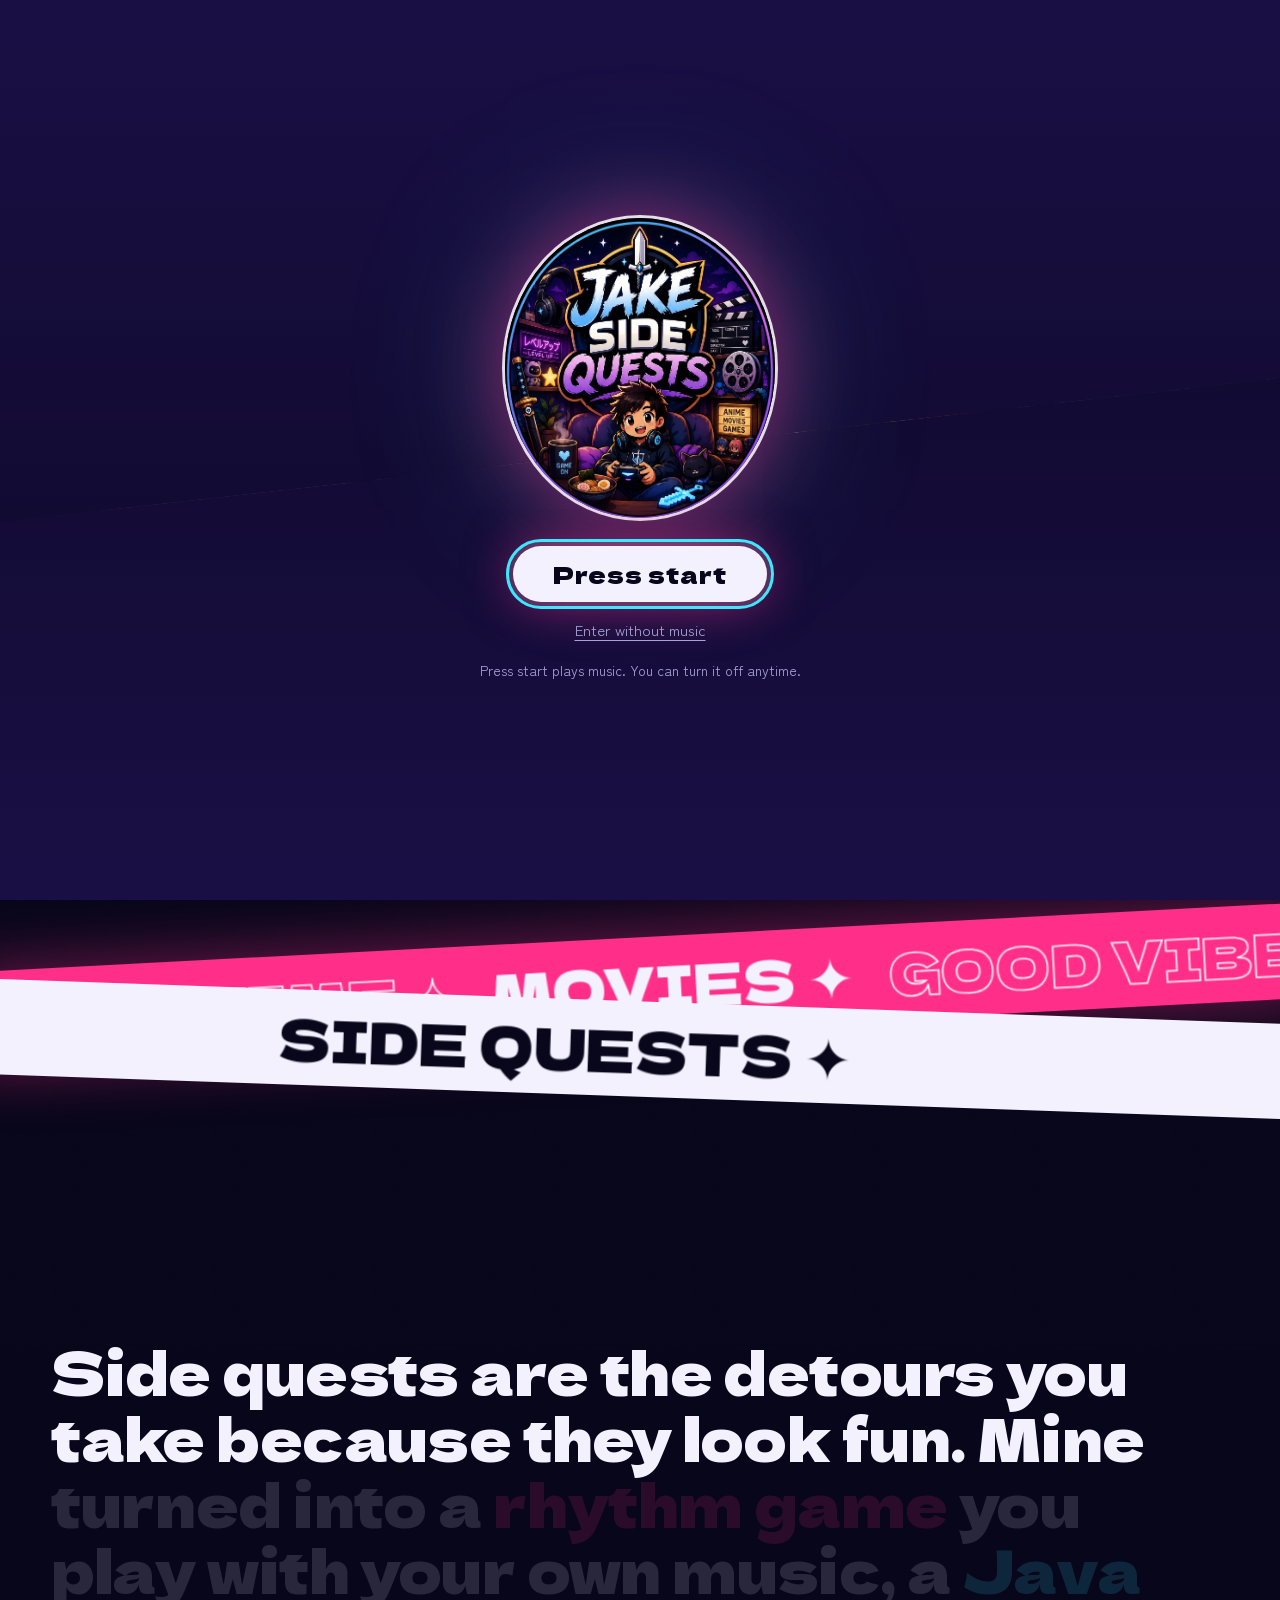
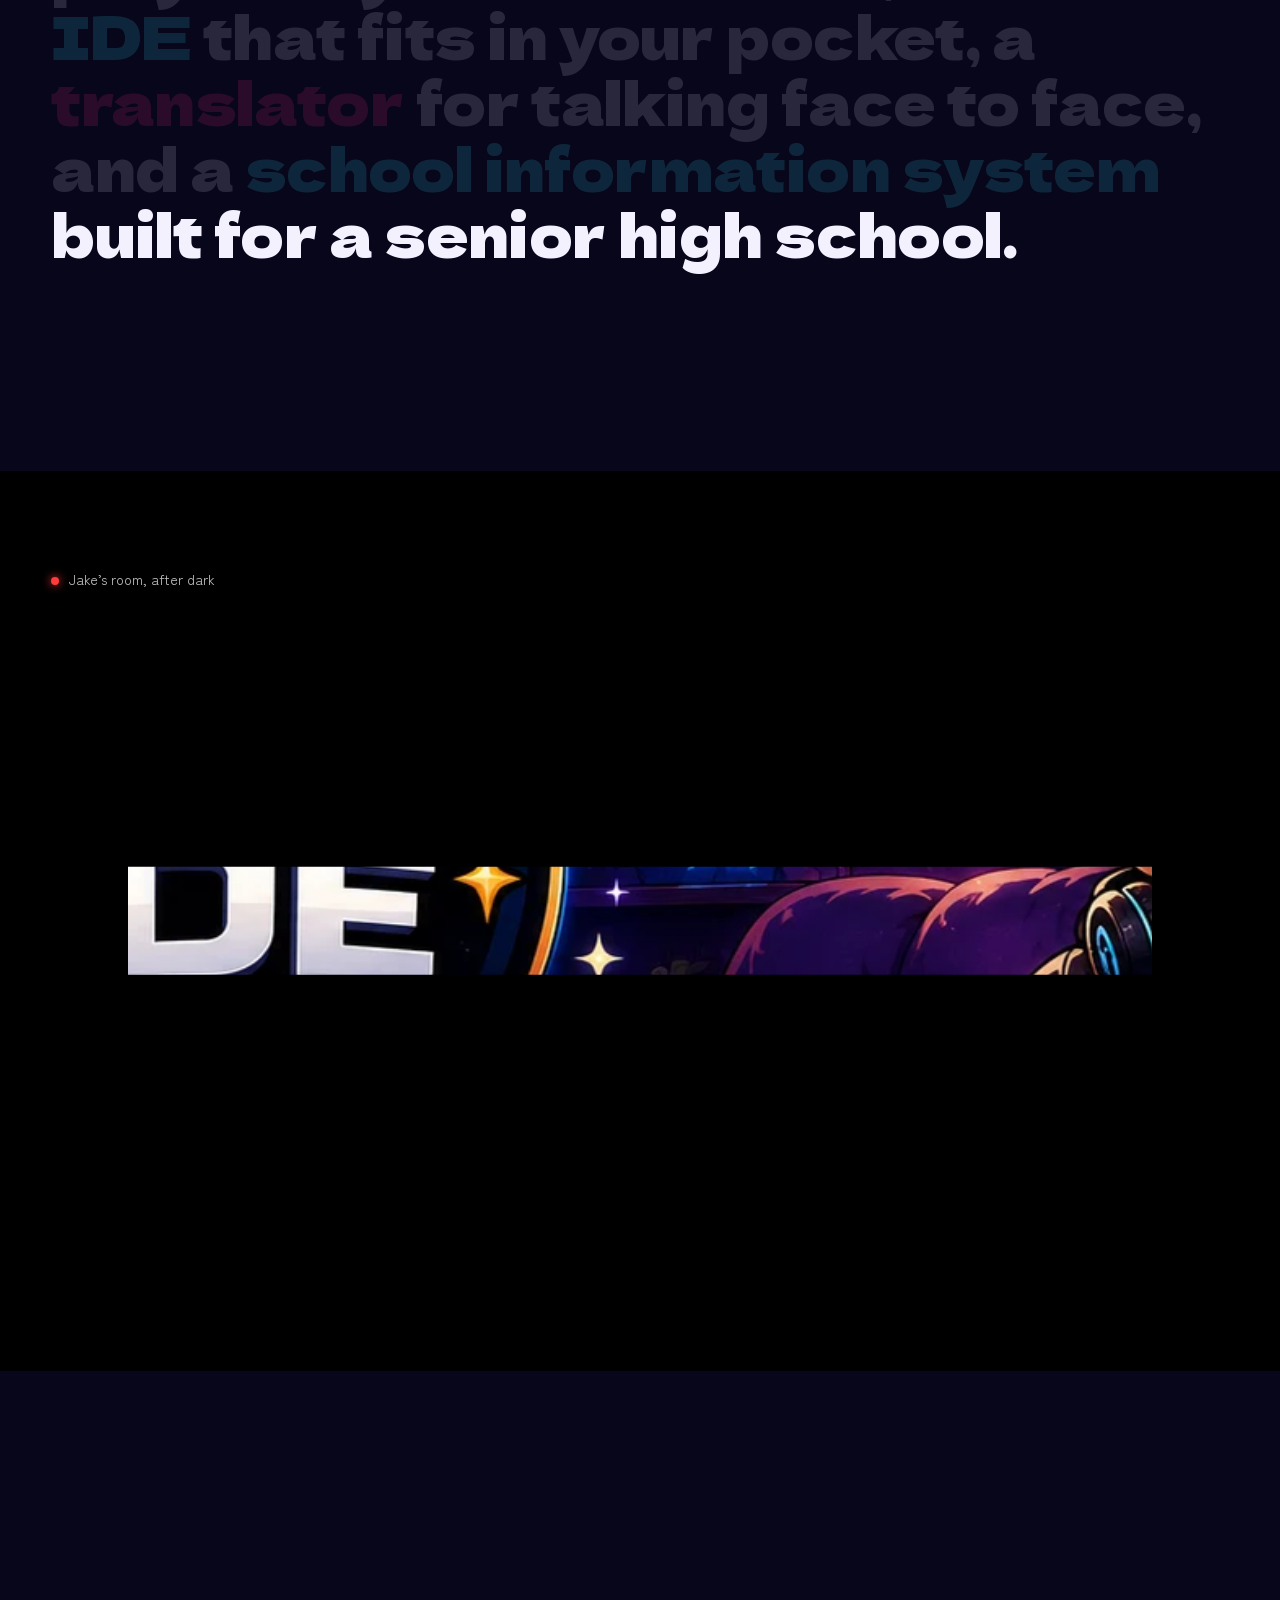
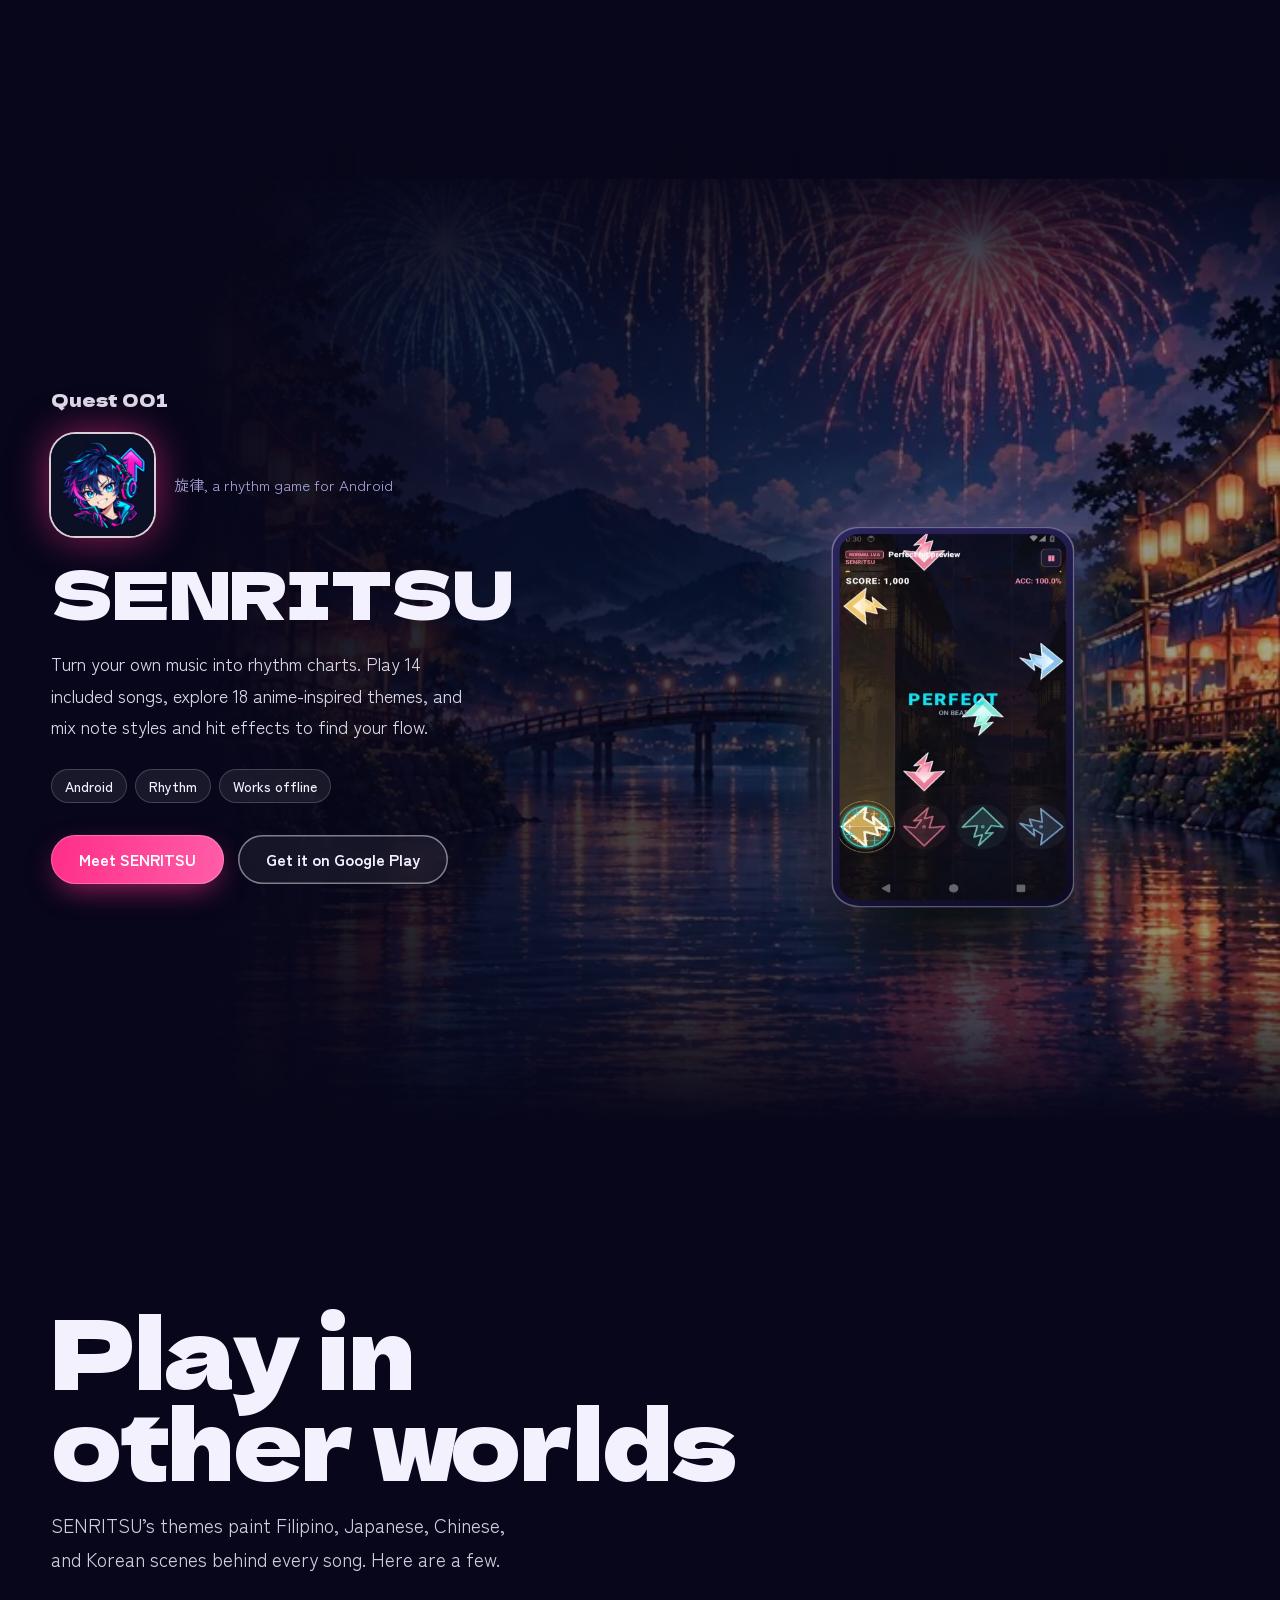
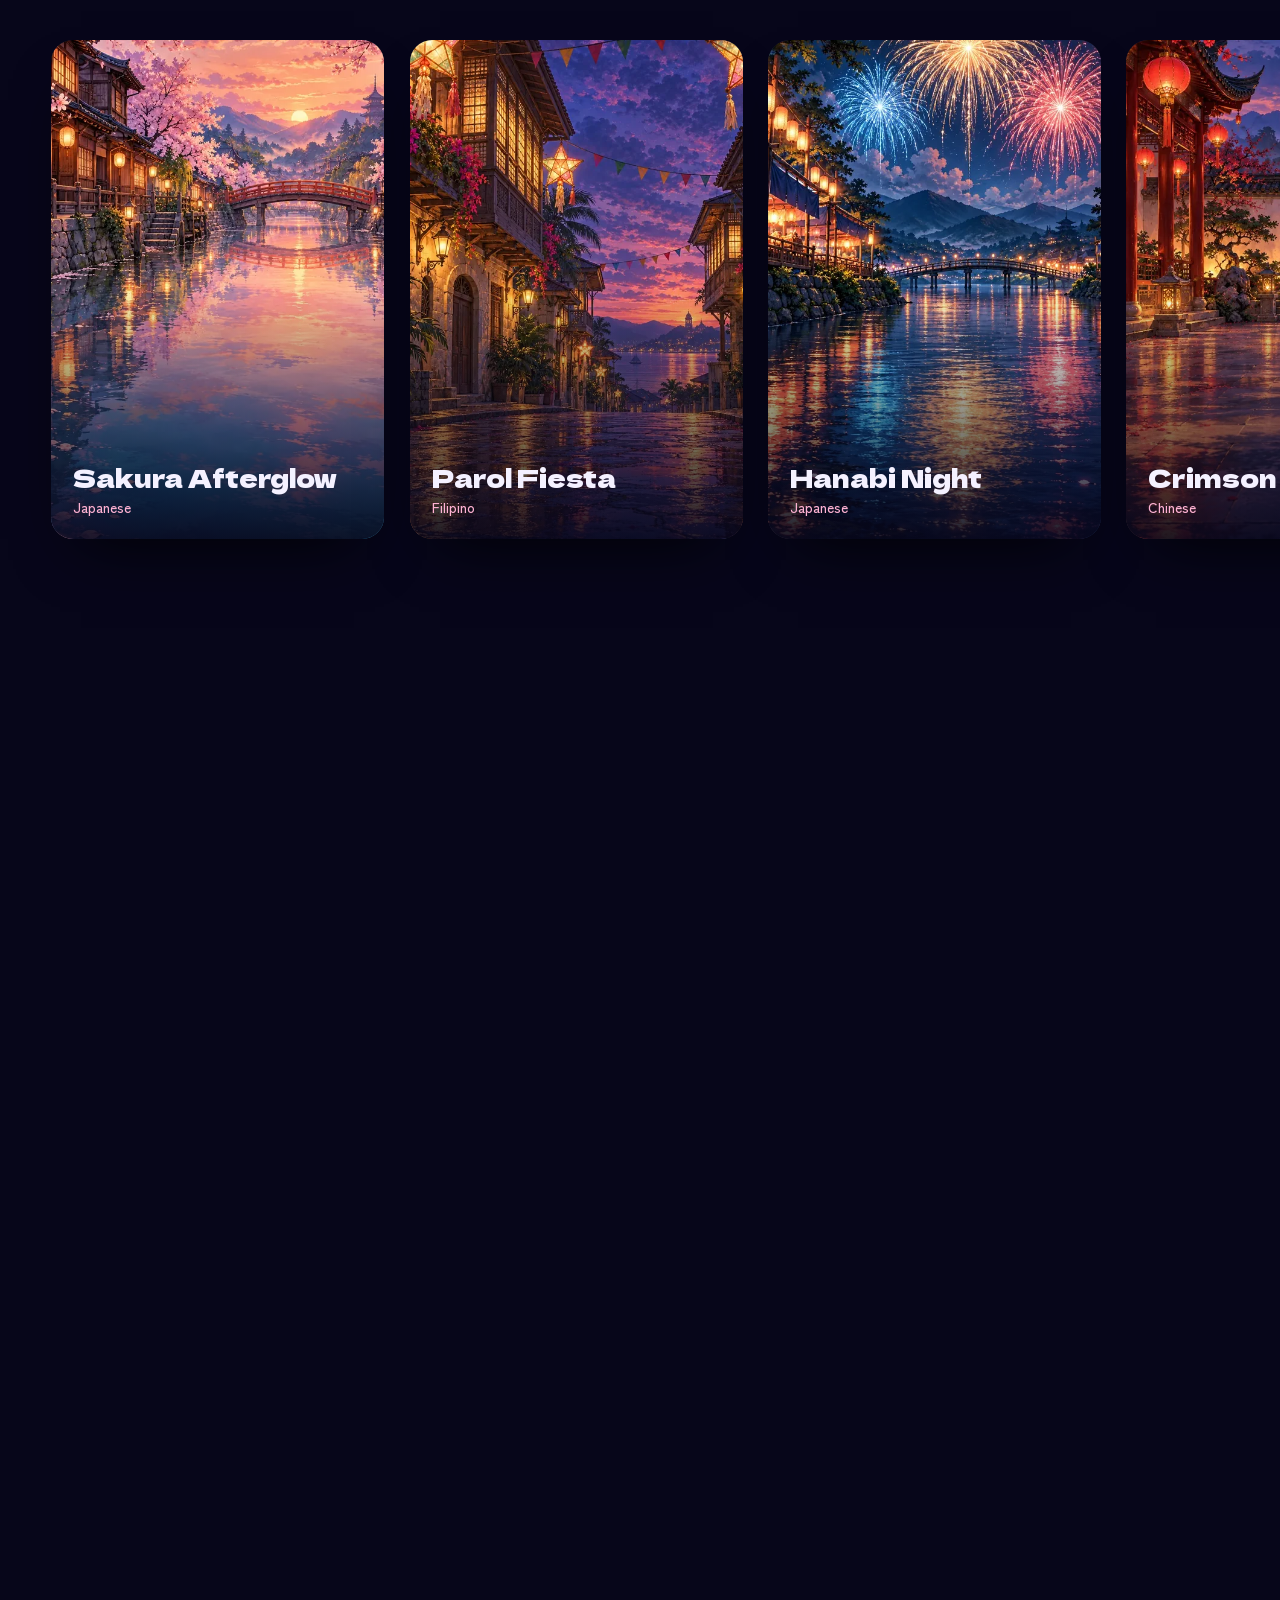
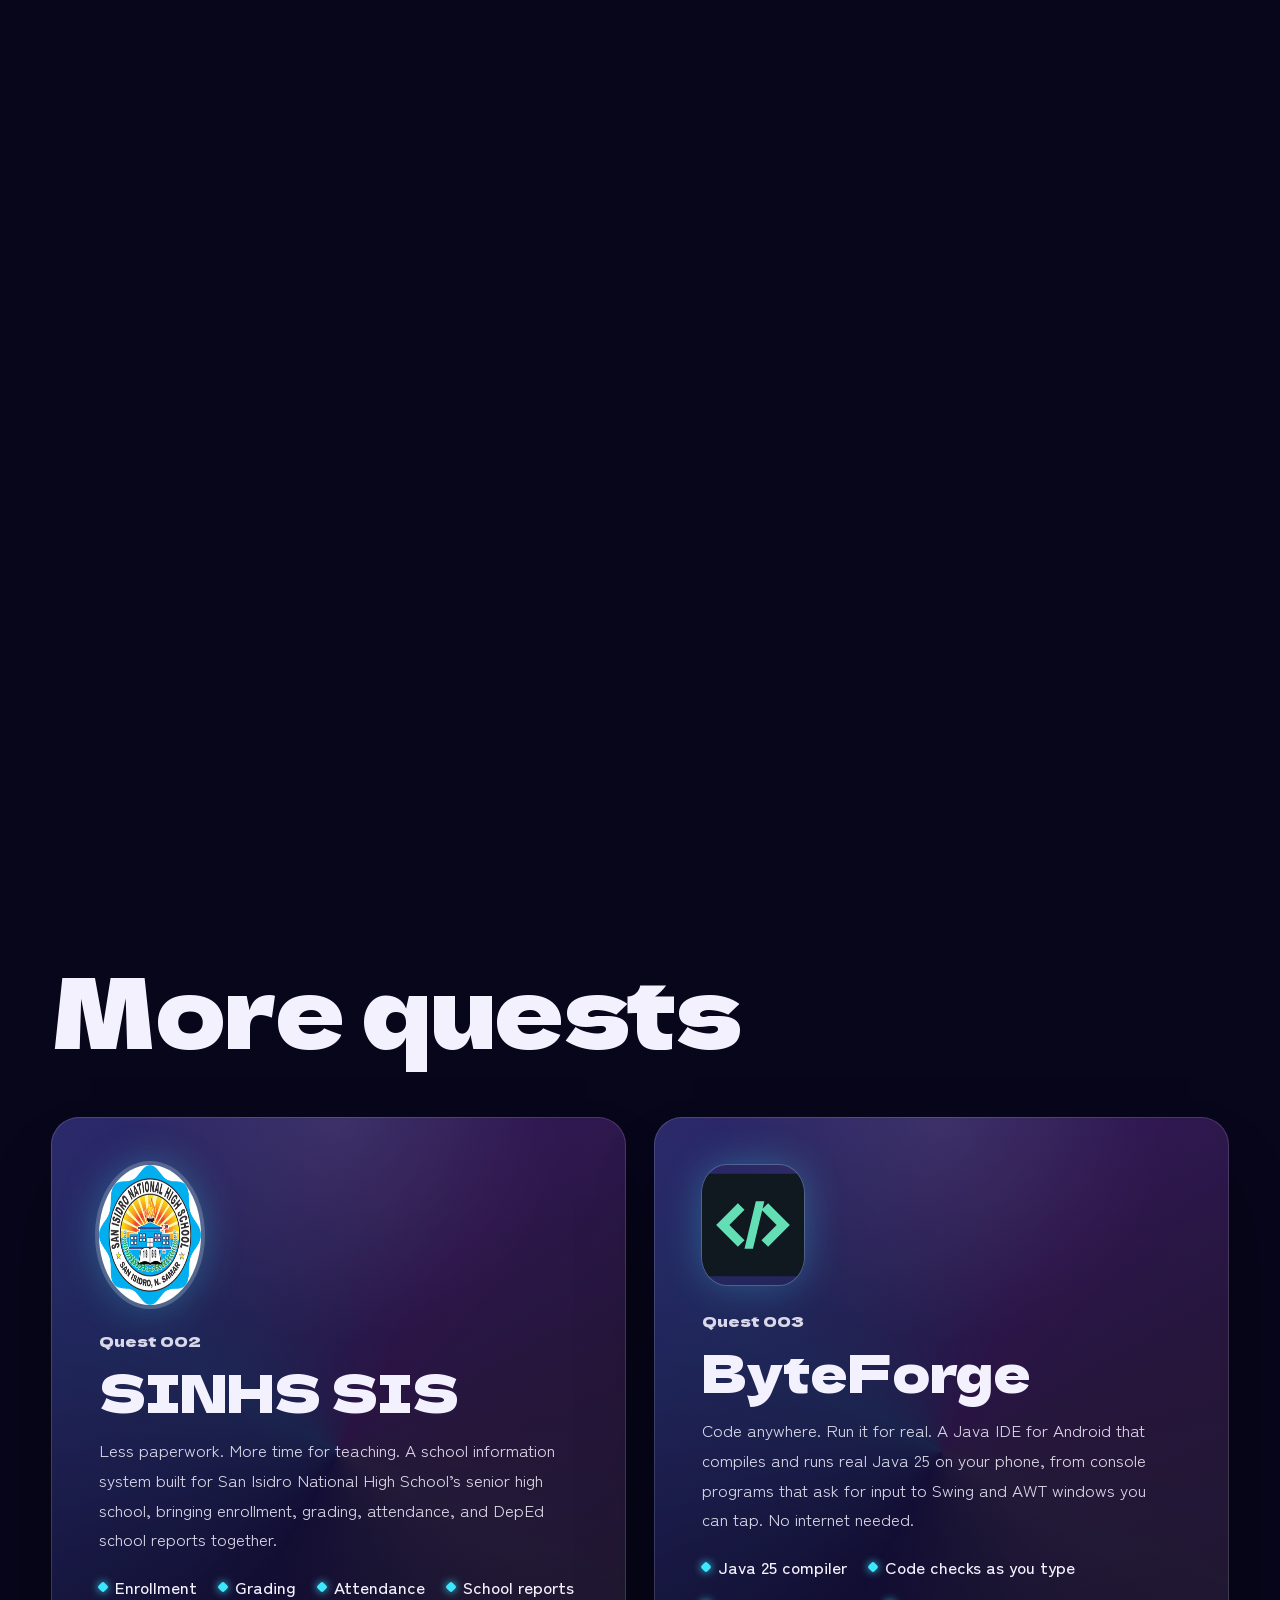
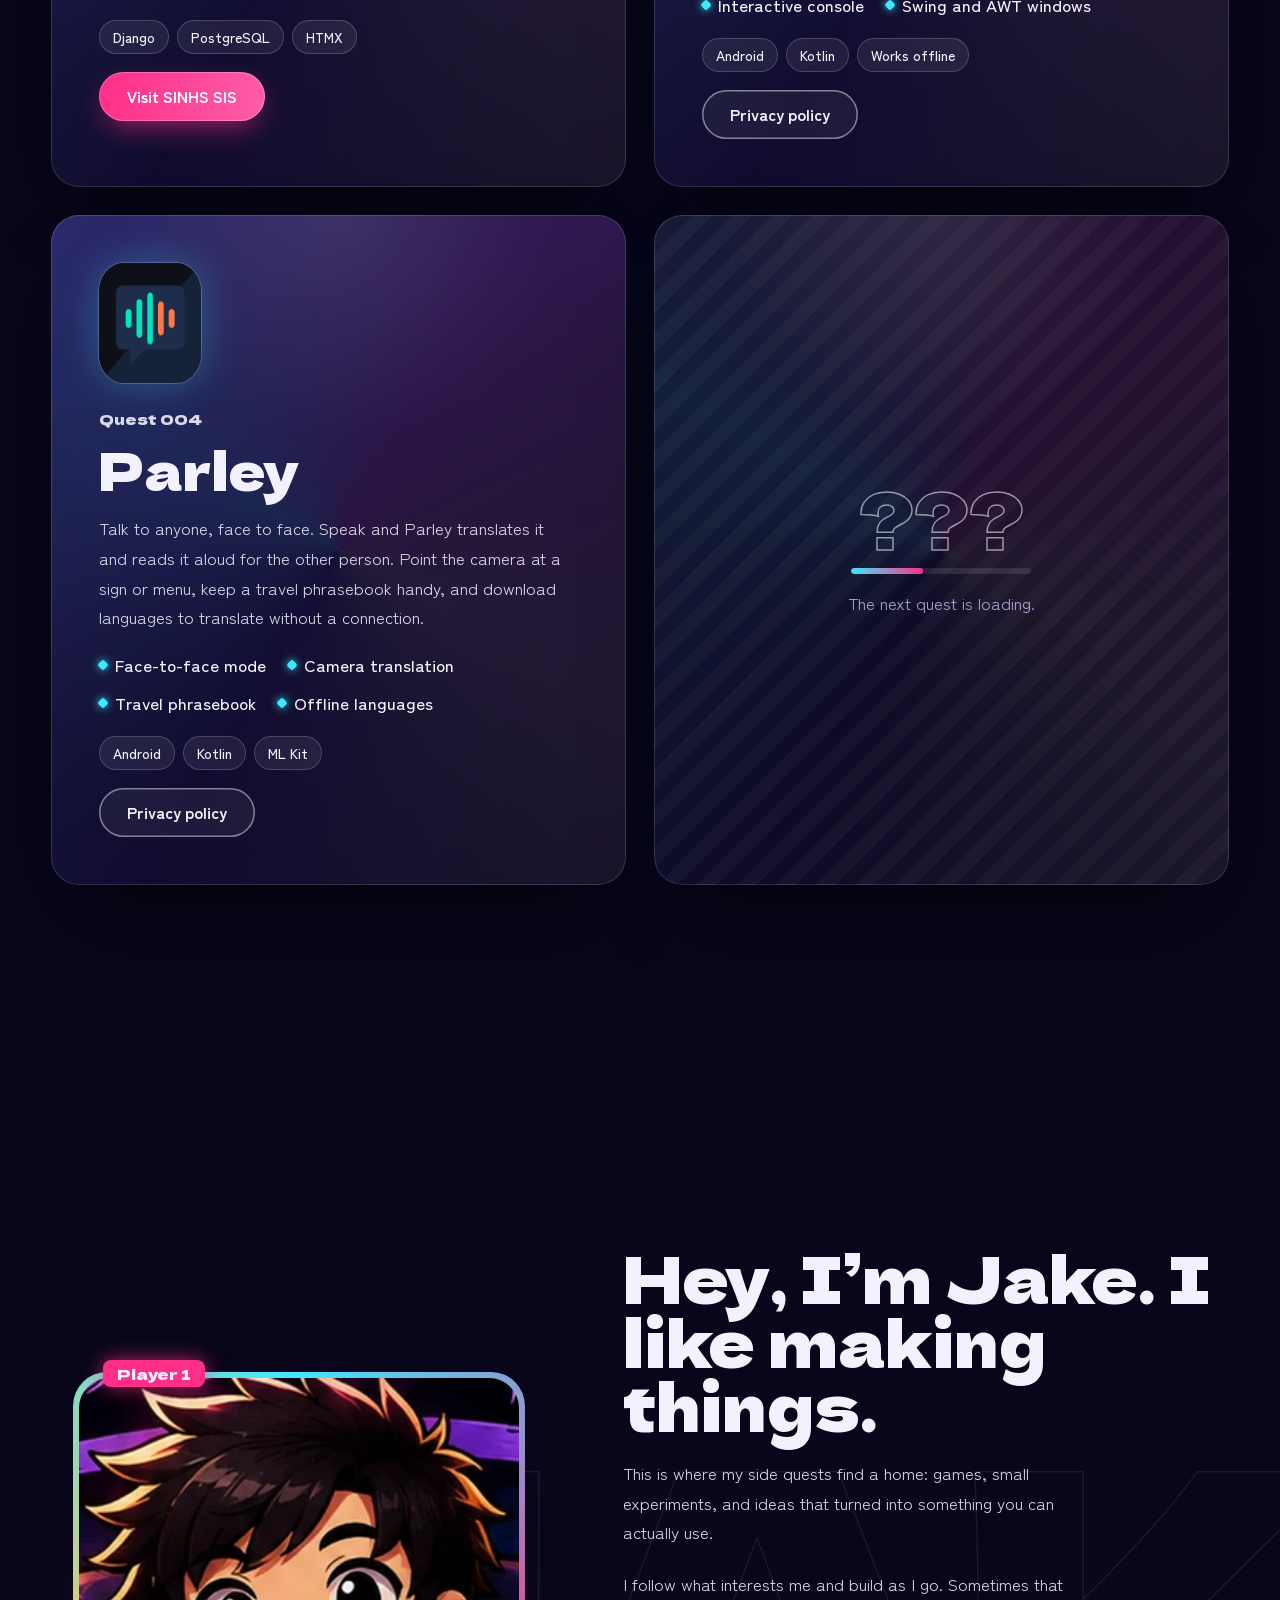
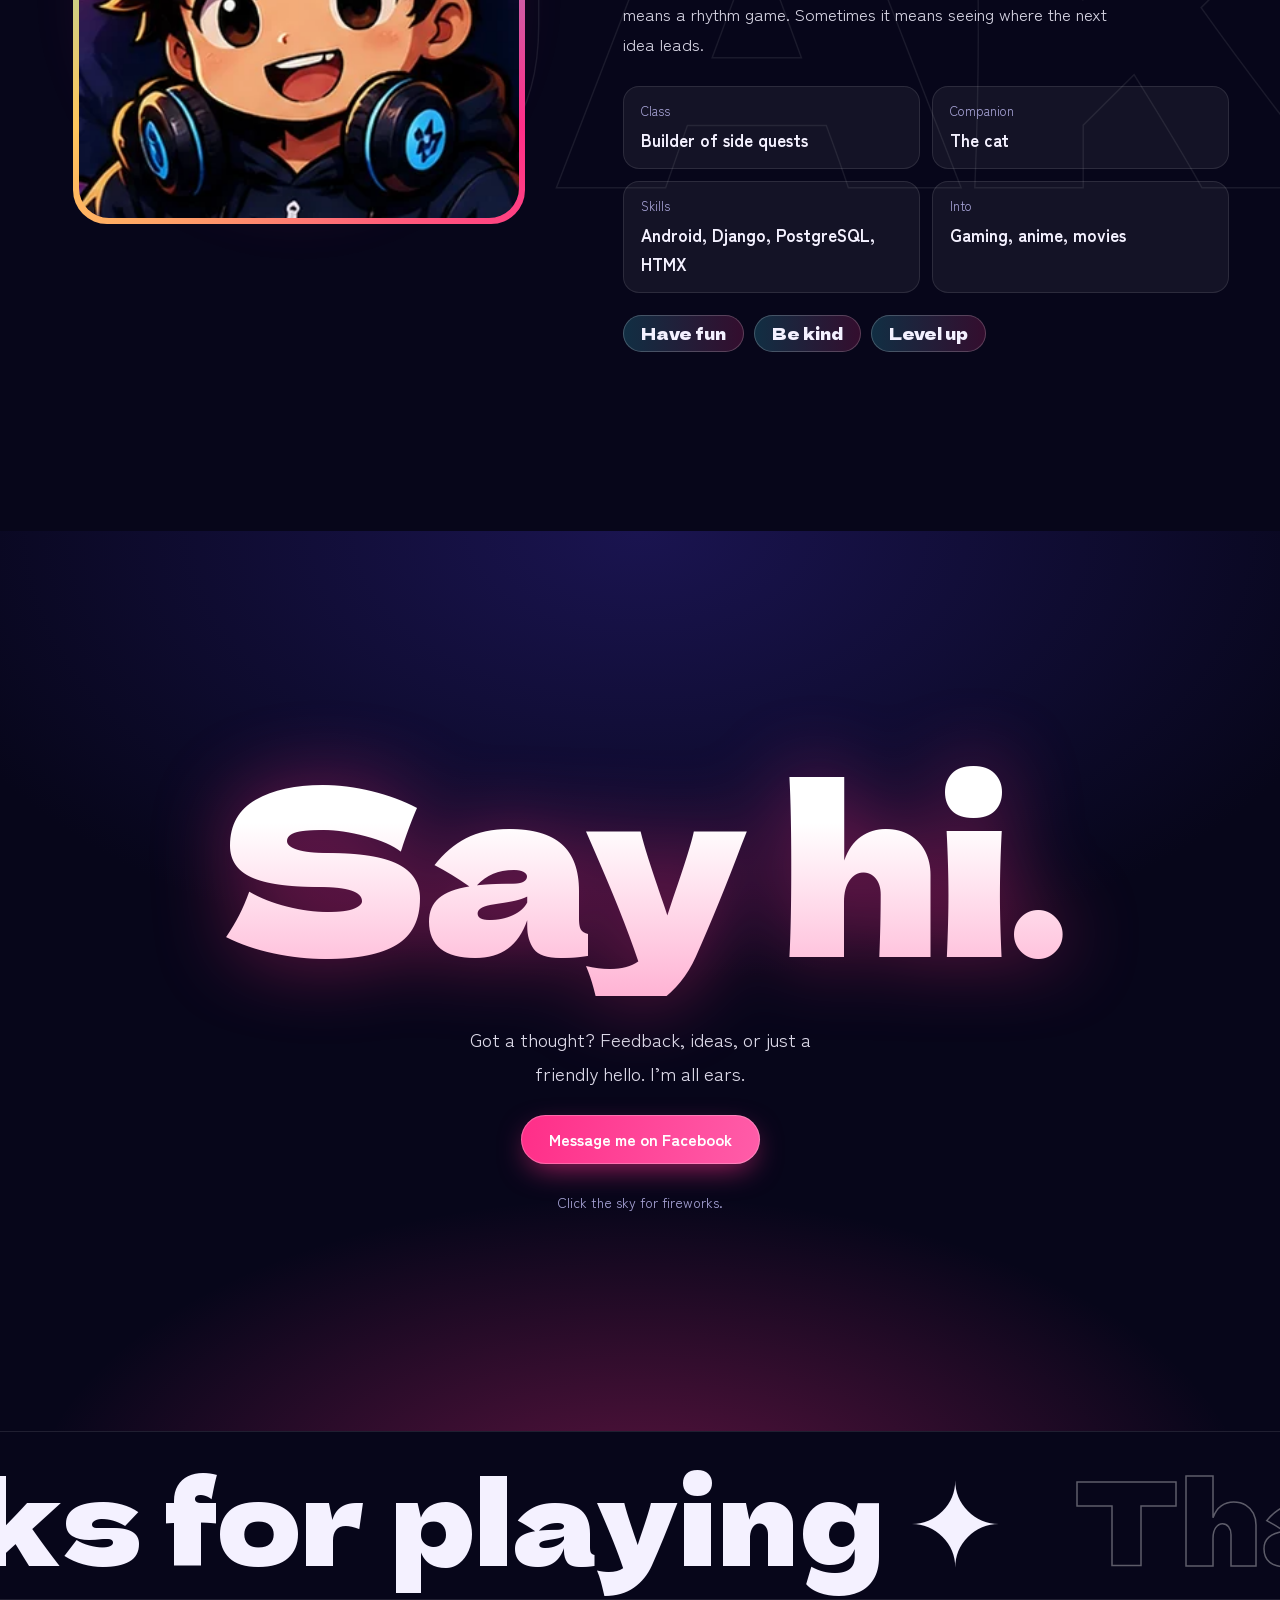
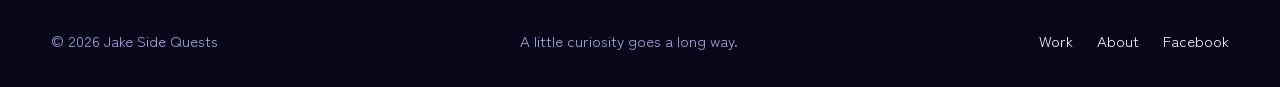
==== commit 30958ab8: "Add ByteForge and Parley to the works, with their privacy policies Homepage cards for both Android a" ====
--- a/index.html
+++ b/index.html
@@ -4,13 +4,13 @@
   <meta charset="utf-8">
   <meta name="viewport" content="width=device-width, initial-scale=1">
   <title>Jake Side Quests — Games, experiments & things I build</title>
-  <meta name="description" content="Games, experiments, and things Jake couldn’t help building. Explore SENRITSU, a rhythm game for your own music, and SINHS SIS, a school information system.">
+  <meta name="description" content="Games, experiments, and things Jake couldn’t help building. Explore SENRITSU, a rhythm game for your own music, ByteForge, a Java IDE for Android, Parley, a face-to-face translator, and SINHS SIS, a school information system.">
   <meta name="theme-color" content="#07061a">
   <link rel="canonical" href="https://jakesidequests.com/">
   <meta property="og:type" content="website">
   <meta property="og:site_name" content="Jake Side Quests">
   <meta property="og:title" content="Jake Side Quests — Games, experiments & things I build">
-  <meta property="og:description" content="Games, experiments, and things Jake couldn’t help building. Explore SENRITSU, a rhythm game for your own music, and SINHS SIS, a school information system.">
+  <meta property="og:description" content="Games, experiments, and things Jake couldn’t help building. Explore SENRITSU, a rhythm game for your own music, ByteForge, a Java IDE for Android, Parley, a face-to-face translator, and SINHS SIS, a school information system.">
   <meta property="og:url" content="https://jakesidequests.com/">
   <meta property="og:image" content="https://jakesidequests.com/assets/images/jake-side-quests-banner.webp">
   <meta property="og:image:width" content="2033">
@@ -82,7 +82,7 @@
   </div>
 
   <section class="statement container" id="intro" aria-label="Introduction">
-    <p data-words>Side quests are the detours you take because they look fun. Mine turned into a <span class="hl">rhythm game</span> you play with your own music, and a <span class="hl-2">school information system</span> built for a senior high school.</p>
+    <p data-words>Side quests are the detours you take because they look fun. Mine turned into a <span class="hl">rhythm game</span> you play with your own music, a <span class="hl-2">Java IDE</span> that fits in your pocket, a <span class="hl">translator</span> for talking face to face, and a <span class="hl-2">school information system</span> built for a senior high school.</p>
   </section>
 
   <section class="cutscene" aria-label="Jake’s room" data-cutscene>
@@ -142,7 +142,7 @@
   <section class="section container" aria-labelledby="more-title">
     <h2 id="more-title" class="section-title" data-reveal>More quests</h2>
     <div class="quest-grid">
-      <article class="holo holo-sis" data-tilt data-reveal>
+      <article class="holo holo-quest" data-tilt data-reveal>
         <img class="seal" src="/assets/images/sinhs-logo.png" width="140" height="140" alt="" loading="lazy">
         <div class="body">
           <p class="eyebrow-num">Quest 002</p>
@@ -151,6 +151,28 @@
           <ul class="features"><li>Enrollment</li><li>Grading</li><li>Attendance</li><li>School reports</li></ul>
           <ul class="chips"><li class="chip">Django</li><li class="chip">PostgreSQL</li><li class="chip">HTMX</li></ul>
           <a class="btn btn-primary" href="https://sinhs.jakesidequests.com/" data-magnetic>Visit SINHS SIS</a>
+        </div>
+      </article>
+      <article class="holo holo-quest" id="byteforge" data-tilt data-reveal>
+        <img class="seal app-icon" src="/byteforge/icon.svg" width="120" height="120" alt="" loading="lazy">
+        <div class="body">
+          <p class="eyebrow-num">Quest 003</p>
+          <h3>ByteForge</h3>
+          <p>Code anywhere. Run it for real. A Java IDE for Android that compiles and runs real Java 25 on your phone, from console programs that ask for input to Swing and AWT windows you can tap. No internet needed.</p>
+          <ul class="features"><li>Java 25 compiler</li><li>Code checks as you type</li><li>Interactive console</li><li>Swing and AWT windows</li></ul>
+          <ul class="chips"><li class="chip">Android</li><li class="chip">Kotlin</li><li class="chip">Works offline</li></ul>
+          <a class="btn btn-ghost" href="/byteforge/privacy/" data-magnetic>Privacy policy</a>
+        </div>
+      </article>
+      <article class="holo holo-quest" id="parley" data-tilt data-reveal>
+        <img class="seal app-icon" src="/parley/icon.png" width="120" height="120" alt="" loading="lazy">
+        <div class="body">
+          <p class="eyebrow-num">Quest 004</p>
+          <h3>Parley</h3>
+          <p>Talk to anyone, face to face. Speak and Parley translates it and reads it aloud for the other person. Point the camera at a sign or menu, keep a travel phrasebook handy, and download languages to translate without a connection.</p>
+          <ul class="features"><li>Face-to-face mode</li><li>Camera translation</li><li>Travel phrasebook</li><li>Offline languages</li></ul>
+          <ul class="chips"><li class="chip">Android</li><li class="chip">Kotlin</li><li class="chip">ML Kit</li></ul>
+          <a class="btn btn-ghost" href="/parley/privacy/" data-magnetic>Privacy policy</a>
         </div>
       </article>
       <div class="holo locked" data-tilt data-reveal>
--- a/assets/site.css
+++ b/assets/site.css
@@ -142,7 +142,7 @@
 
 .hero {
   position: relative;
-  height: 100svh; min-height: 640px;
+  min-height: 100svh;
   display: grid; place-items: center;
   overflow: hidden;
   isolation: isolate;
@@ -164,10 +164,10 @@
   opacity: .5;
 }
 .petals { position: absolute; inset: 0; z-index: 1; pointer-events: none; width: 100%; height: 100%; }
-.hero-inner { position: relative; z-index: 2; display: grid; justify-items: center; gap: clamp(18px, 3vh, 28px); text-align: center; padding: 96px var(--gutter) 120px; }
+.hero-inner { position: relative; z-index: 2; display: grid; justify-items: center; gap: clamp(12px, 2.6svh, 28px); text-align: center; padding: max(88px, 11svh) var(--gutter) max(104px, 13svh); }
 .hero-logo {
   position: relative;
-  width: clamp(200px, 34vmin, 380px);
+  width: clamp(116px, min(34vmin, 31svh), 24rem);
   aspect-ratio: 1;
   transform-style: preserve-3d;
   transform: perspective(900px) rotateX(var(--tilt-x, 0deg)) rotateY(var(--tilt-y, 0deg));
@@ -179,14 +179,14 @@
 .hero-logo .ring.three { inset: -24%; border: 1px solid transparent; border-bottom-color: var(--magenta); animation-duration: 14s; filter: drop-shadow(0 0 6px var(--magenta)); }
 @keyframes spin { to { transform: rotate(360deg); } }
 .hero-tagline {
-  font: 400 clamp(2rem, 6.2vw, 5.4rem)/.98 var(--display);
+  font: 400 clamp(1.7rem, min(6.2vw, 8.6svh), 5.4rem)/.98 var(--display);
   letter-spacing: -.01em;
   text-shadow: 0 4px 30px rgb(7 6 26 / .8);
   max-width: 14ch;
 }
 .hero-tagline .line { display: block; }
 .hero-tagline .glow { color: #ff6fb1; text-shadow: 0 0 28px rgb(255 46 136 / .75), 0 4px 30px rgb(7 6 26 / .8); }
-.hero-sub { max-width: 44ch; font-size: clamp(1rem, 1.6vw, 1.25rem); color: rgb(244 241 255 / .9); text-shadow: 0 2px 16px rgb(7 6 26 / .9); }
+.hero-sub { max-width: 44ch; font-size: clamp(.9375rem, min(1.6vw, 2.4svh), 1.25rem); color: rgb(244 241 255 / .9); text-shadow: 0 2px 16px rgb(7 6 26 / .9); }
 .hero-actions { display: flex; flex-wrap: wrap; justify-content: center; gap: 14px; margin-top: 6px; }
 .featured-copy .hero-actions, .game-copy .hero-actions { justify-content: start; }
 .kana-rail {
@@ -273,7 +273,7 @@
 .app-mark { display: flex; align-items: center; gap: 20px; }
 .app-mark img { width: clamp(76px, 8vw, 104px); height: auto; border-radius: 24%; box-shadow: 0 0 0 2px rgb(255 255 255 / .8), 0 0 40px rgb(255 46 136 / .6); }
 .app-mark p { font-size: .9375rem; color: var(--mist); }
-.glitch { position: relative; display: inline-block; font: 400 clamp(2.8rem, 6.2vw, 5.8rem)/.9 var(--display); letter-spacing: -.02em; }
+.glitch { position: relative; display: inline-block; font: 400 clamp(2.1rem, 10.5vw, 5.8rem)/.9 var(--display); letter-spacing: -.02em; }
 .glitch::before, .glitch::after { content: attr(data-text); position: absolute; inset: 0; pointer-events: none; opacity: 0; }
 .glitch::before { color: var(--cyan); transform: translate(-3px, 0); clip-path: inset(10% 0 55% 0); }
 .glitch::after { color: var(--magenta); transform: translate(3px, 0); clip-path: inset(55% 0 8% 0); }
@@ -284,7 +284,7 @@
 .phones { position: relative; height: clamp(460px, 48vw, 640px); perspective: 1400px; }
 .phone {
   position: absolute; left: 50%; top: 50%;
-  width: clamp(190px, 19vw, 260px);
+  width: clamp(190px, 19vw, 16.25rem);
   aspect-ratio: 360 / 638;
   translate: -50% -50%;
   border-radius: 28px;
@@ -306,7 +306,7 @@
 .worlds-track { display: flex; gap: clamp(16px, 2vw, 28px); padding-inline: var(--gutter); width: max-content; }
 .world {
   position: relative; flex: none;
-  width: clamp(240px, 26vw, 380px);
+  width: clamp(240px, 26vw, 24rem);
   aspect-ratio: 2 / 3;
   border-radius: 22px;
   overflow: hidden;
@@ -326,7 +326,7 @@
 
 /* ---------- Holo cards ---------- */
 
-.quest-grid { display: grid; grid-template-columns: minmax(0, 1.5fr) minmax(0, 1fr); gap: 28px; margin-top: clamp(40px, 5vw, 64px); }
+.quest-grid { display: grid; grid-template-columns: repeat(2, minmax(0, 1fr)); gap: 28px; margin-top: clamp(40px, 5vw, 64px); }
 .holo {
   position: relative;
   border-radius: 28px;
@@ -351,12 +351,13 @@
 .holo:hover { box-shadow: inset 0 0 0 1px rgb(255 255 255 / .28), 0 50px 100px -40px rgb(0 0 0 / 1), 0 0 60px rgb(61 232 255 / .15); }
 .holo h3 { font: 400 clamp(2rem, 4vw, 3.2rem)/1 var(--display); }
 .holo p { max-width: 52ch; color: rgb(244 241 255 / .88); }
-.holo-sis { display: grid; grid-template-columns: auto minmax(0, 1fr); gap: 32px; align-items: start; }
-.holo-sis .seal { width: clamp(96px, 10vw, 140px); border-radius: 50%; background: #fff; box-shadow: 0 0 0 4px rgb(255 255 255 / .2), 0 0 40px rgb(61 232 255 / .35); }
-.holo-sis .body { display: grid; gap: 18px; justify-items: start; }
-.holo-sis ul.features { list-style: none; margin: 0; padding: 0; display: flex; flex-wrap: wrap; gap: 8px 22px; }
-.holo-sis ul.features li { display: flex; align-items: center; gap: 8px; font-weight: 500; }
-.holo-sis ul.features li::before { content: ""; width: 8px; height: 8px; border-radius: 2px; background: var(--cyan); box-shadow: 0 0 8px var(--cyan); transform: rotate(45deg); }
+.holo-quest { display: grid; gap: 28px; align-content: start; }
+.holo-quest .seal { width: clamp(88px, 8vw, 120px); border-radius: 50%; background: #fff; box-shadow: 0 0 0 4px rgb(255 255 255 / .2), 0 0 40px rgb(61 232 255 / .35); }
+.holo-quest .seal.app-icon { border-radius: 24%; background: none; box-shadow: 0 0 0 1px rgb(255 255 255 / .18), 0 0 40px rgb(61 232 255 / .3); }
+.holo-quest .body { display: grid; gap: 18px; justify-items: start; }
+.holo-quest ul.features { list-style: none; margin: 0; padding: 0; display: flex; flex-wrap: wrap; gap: 8px 22px; }
+.holo-quest ul.features li { display: flex; align-items: center; gap: 8px; font-weight: 500; }
+.holo-quest ul.features li::before { content: ""; width: 8px; height: 8px; border-radius: 2px; background: var(--cyan); box-shadow: 0 0 8px var(--cyan); transform: rotate(45deg); }
 .locked { display: grid; place-content: center; justify-items: center; gap: 14px; text-align: center; min-height: 320px; background: repeating-linear-gradient(135deg, rgb(255 255 255 / .03) 0 14px, transparent 14px 28px), #0d0a26; }
 .locked h3 { font-size: clamp(3rem, 6vw, 4.5rem); color: transparent; -webkit-text-stroke: 1.5px rgb(255 255 255 / .55); }
 .locked p { color: var(--mist); }
@@ -369,7 +370,7 @@
 .player { overflow: hidden; isolation: isolate; }
 .player-bg-name { position: absolute; left: 50%; top: 50%; z-index: -1; transform: translate(-50%, -50%); font: 400 clamp(10rem, 34vw, 30rem)/.8 var(--display); color: transparent; -webkit-text-stroke: 1.5px rgb(255 255 255 / .08); white-space: nowrap; pointer-events: none; }
 .player-grid { display: grid; grid-template-columns: minmax(0, .9fr) minmax(0, 1.1fr); gap: clamp(40px, 6vw, 96px); align-items: center; }
-.portrait { position: relative; width: min(100%, 440px); aspect-ratio: 1; justify-self: center; }
+.portrait { position: relative; width: min(100%, 27.5rem); aspect-ratio: 1; justify-self: center; }
 .portrait::before { content: ""; position: absolute; inset: -6px; border-radius: 34px; background: conic-gradient(from var(--angle, 0deg), var(--cyan), var(--magenta), var(--gold), var(--cyan)); animation: rotate-angle 6s linear infinite; }
 .portrait::after { content: ""; position: absolute; inset: -40px; z-index: -1; border-radius: 50%; background: radial-gradient(circle, rgb(255 46 136 / .45), transparent 65%); filter: blur(20px); }
 @property --angle { syntax: "<angle>"; initial-value: 0deg; inherits: false; }
@@ -434,7 +435,7 @@
 .lede { max-width: 46ch; font-size: clamp(1.125rem, 1.6vw, 1.3125rem); line-height: 1.7; color: rgb(244 241 255 / .92); }
 
 /* The playable demo, styled after the game's own screen */
-.demo { position: relative; justify-self: center; width: min(100%, 400px, calc(66svh * 9 / 16 + 20px)); }
+.demo { position: relative; justify-self: center; width: min(100%, 25rem, calc(66svh * 9 / 16 + 20px)); }
 .demo-screen {
   position: relative;
   aspect-ratio: 9 / 16;
@@ -549,7 +550,19 @@
 
 /* ---------- Responsive ---------- */
 
+@media (min-width: 1001px) {
+  .glitch { font-size: clamp(3rem, 5.2vw, 5.8rem); }
+}
+@media (min-width: 1900px) {
+  html { font-size: 18px; }
+  :root { --max: 1560px; }
+}
+@media (min-width: 2400px) {
+  html { font-size: 20px; }
+  :root { --max: 1800px; }
+}
 @media (max-width: 1000px) {
+  .demo { width: min(100%, 22.5rem, max(240px, calc(86svh * 9 / 16 + 20px))); }
   .featured-grid, .player-grid, .game-hero-grid { grid-template-columns: 1fr; }
   .quest-grid { grid-template-columns: 1fr; }
   .feature-grid { grid-template-columns: repeat(2, minmax(0, 1fr)); }
@@ -565,7 +578,6 @@
   .header-inner { gap: 10px; }
   .kana-rail, .now-showing { display: none; }
   .hero-foot .container { justify-content: center; }
-  .holo-sis { grid-template-columns: 1fr; }
   .cutscene-frame img { object-position: 74% 50%; }
   .feature-grid, .detail-grid, .stats { grid-template-columns: 1fr; }
   .phones { height: 420px; }
@@ -573,6 +585,18 @@
   .phones { --off: 52%; }
 }
 
+@media (max-width: 400px) {
+  .header-inner { gap: 8px; }
+  .brand img { width: 38px; height: 38px; }
+  .site-nav { gap: 0; padding: 4px; }
+  .site-nav a { padding: 7px 9px; font-size: .8125rem; white-space: nowrap; }
+  .sound-toggle { padding: 8px 10px; }
+}
+@media (max-height: 560px) {
+  .kana-rail, .now-showing { display: none; }
+  .hero-foot { bottom: 14px; }
+}
+
 @media (prefers-reduced-motion: reduce) {
   html:not(.lenis) { scroll-behavior: auto; }
   .grain, .hero-logo .ring, .portrait::before, .loading-bar i, .scroll-cue i::after, .cutscene-label::before, .splash-start { animation: none; }
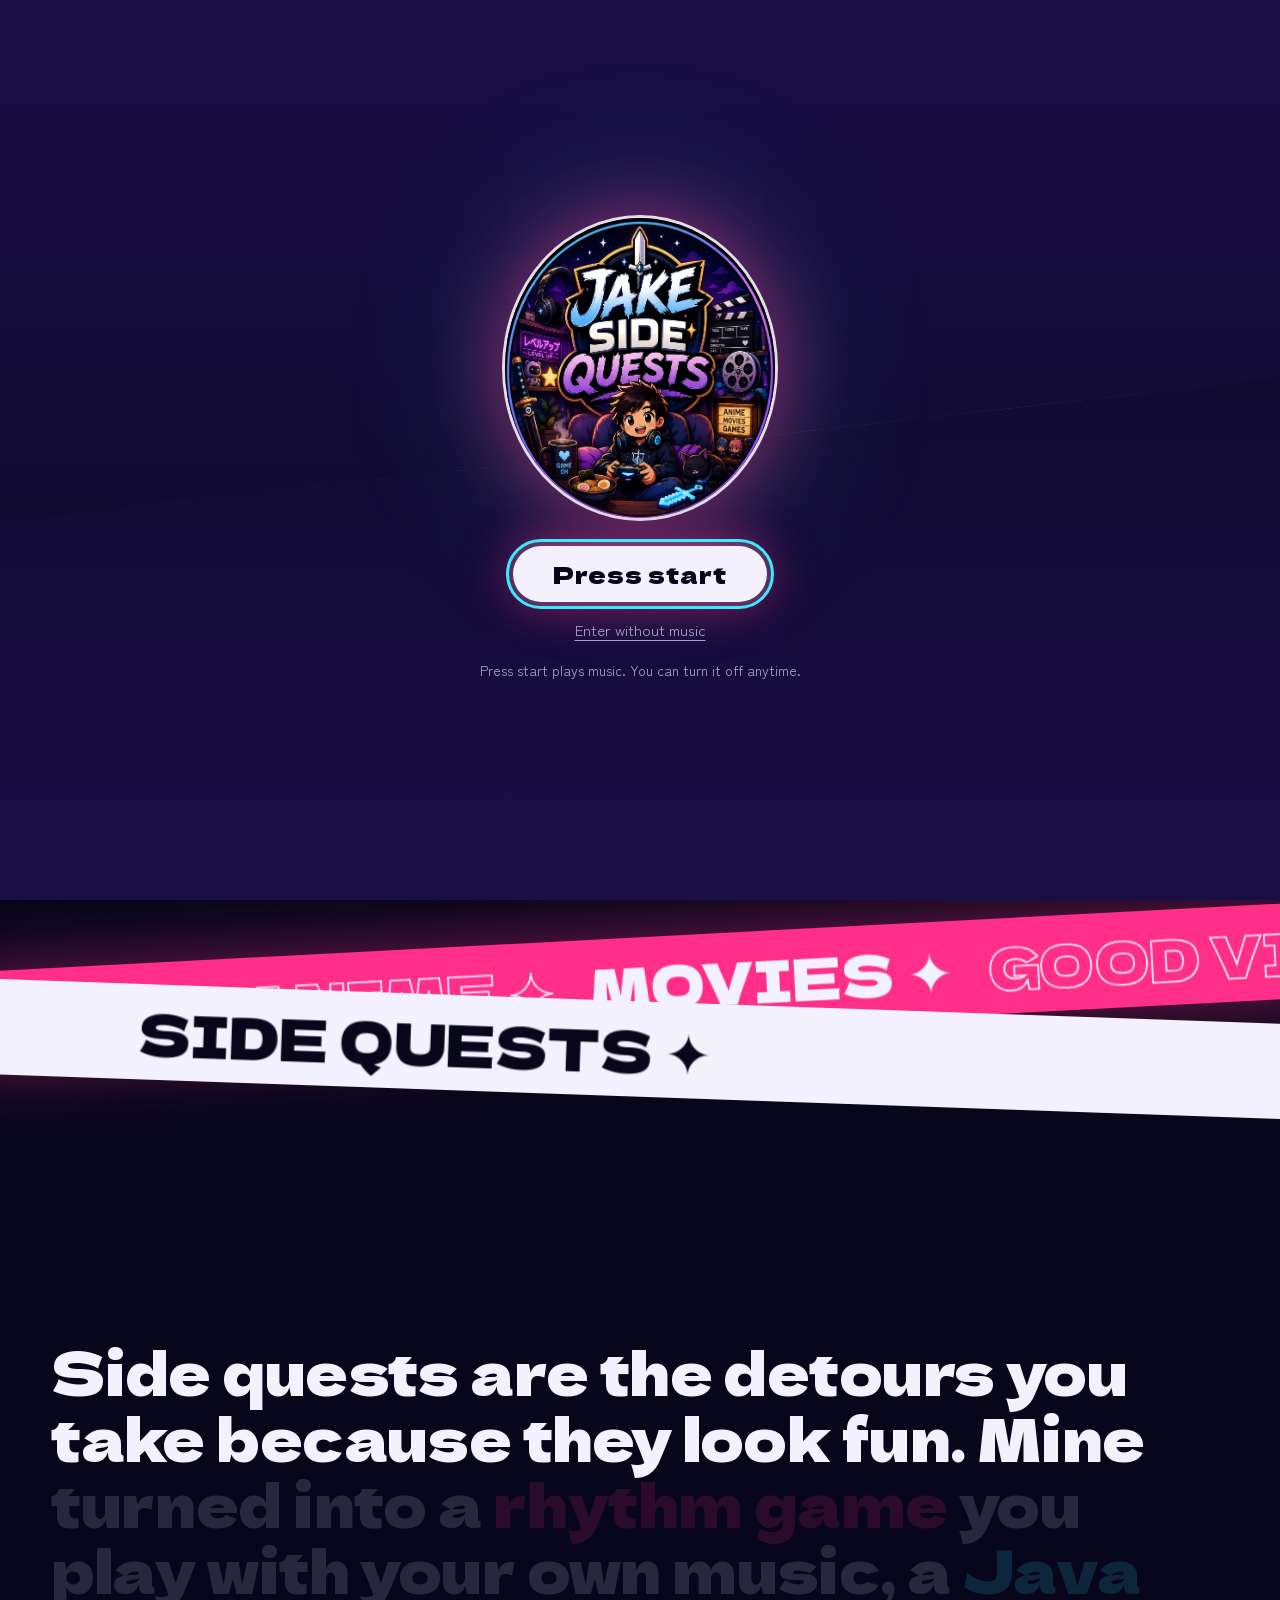
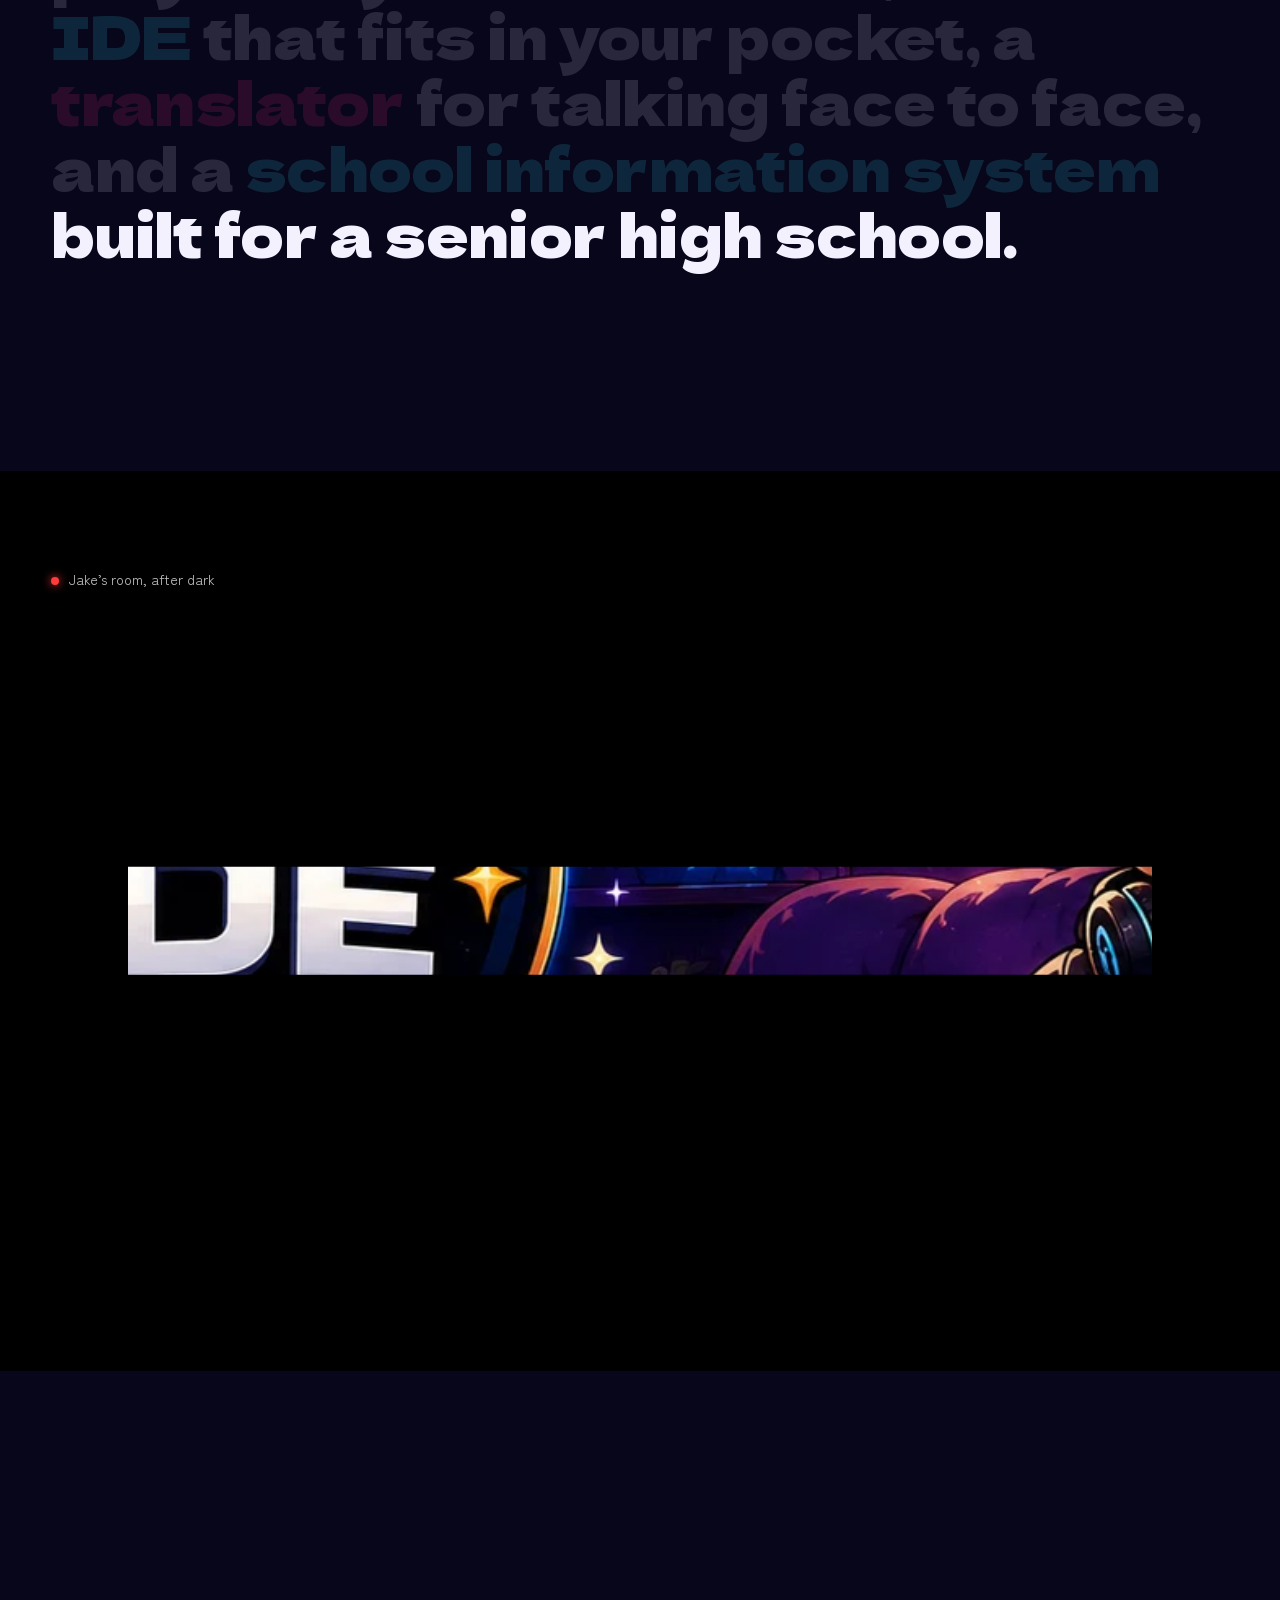
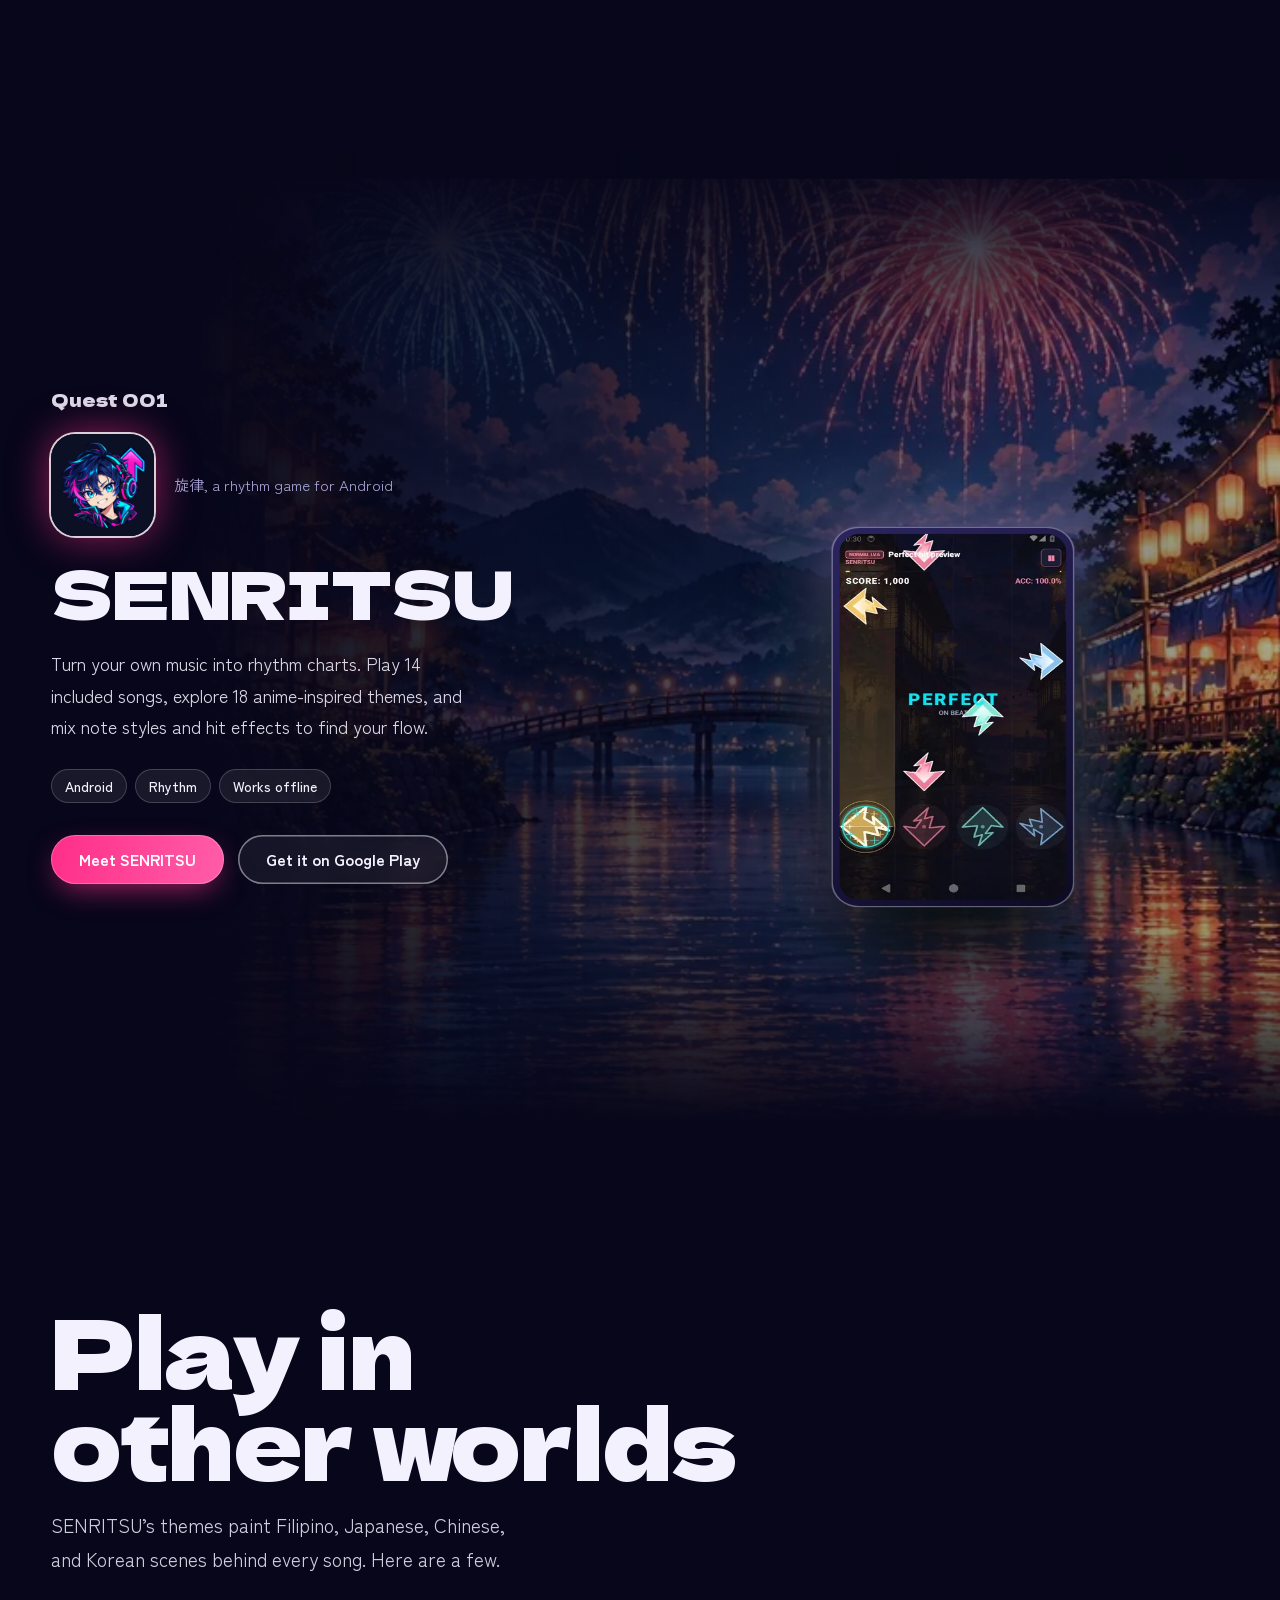
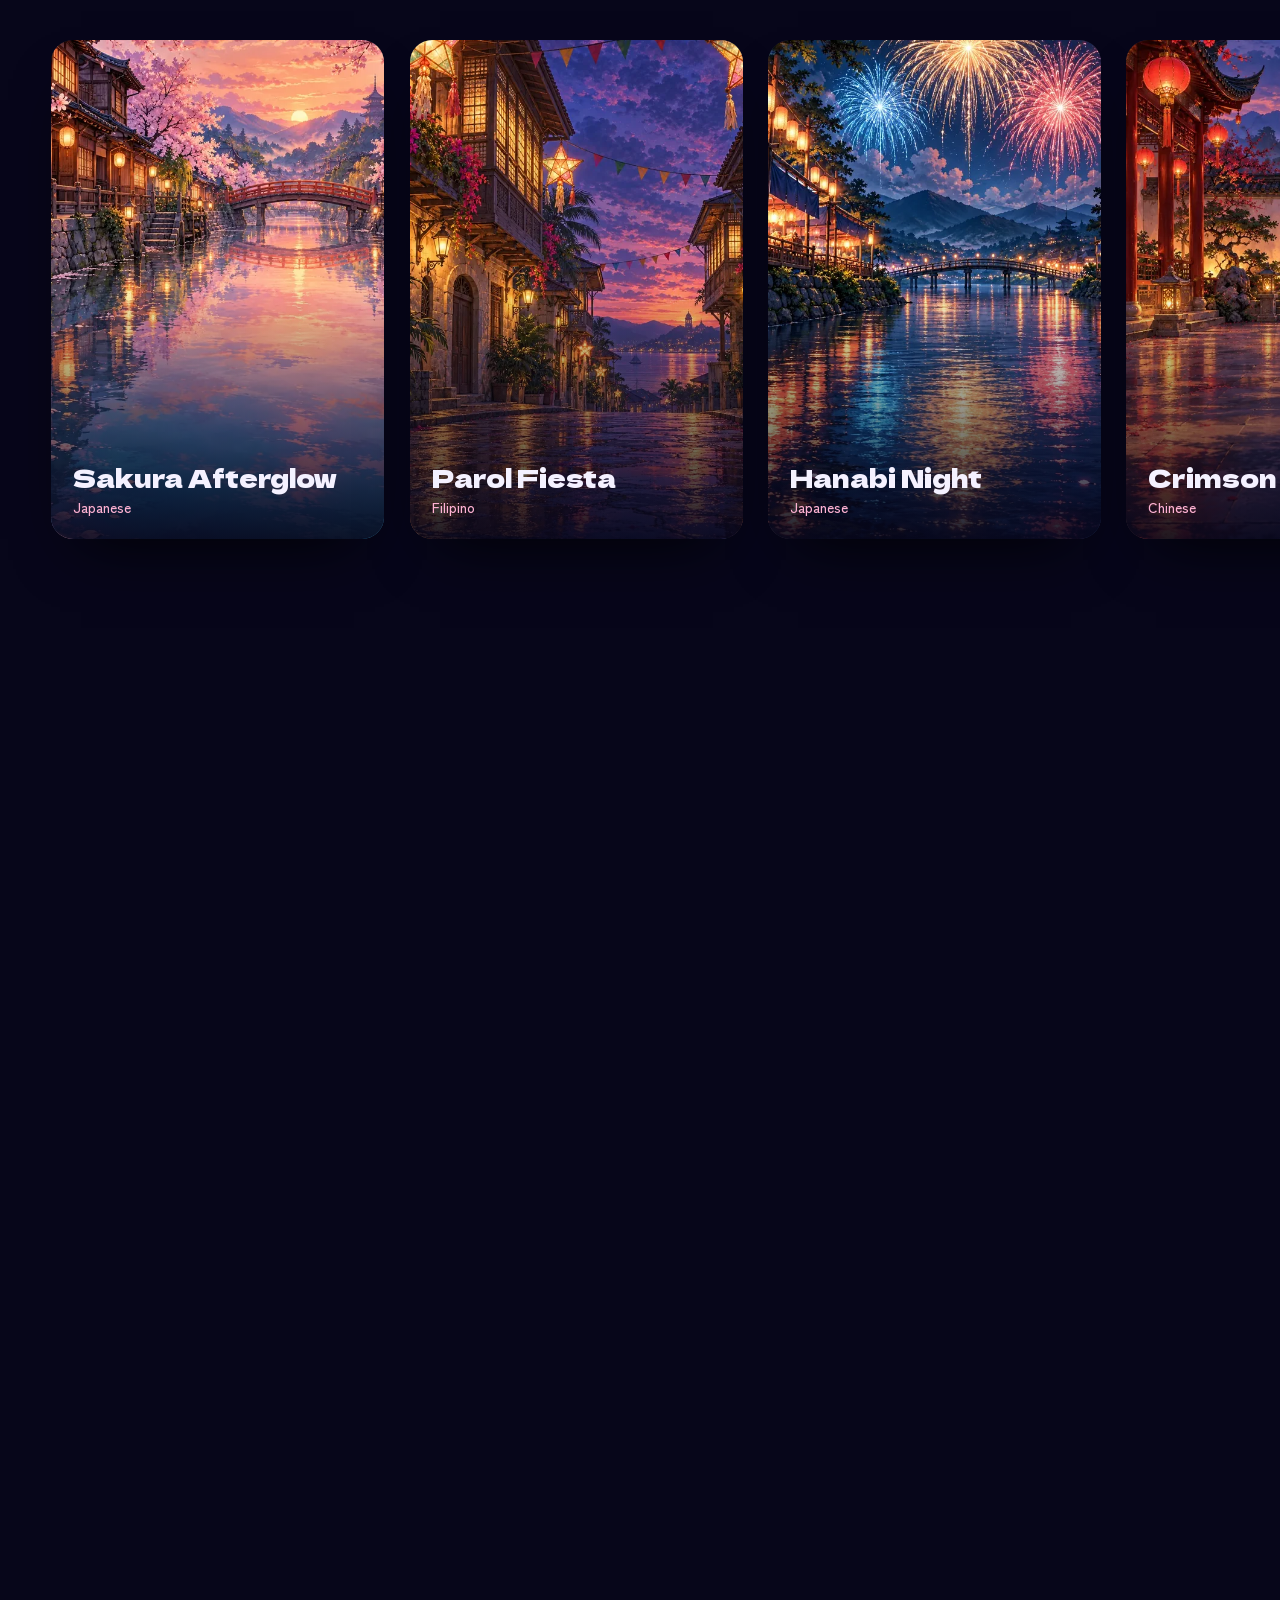
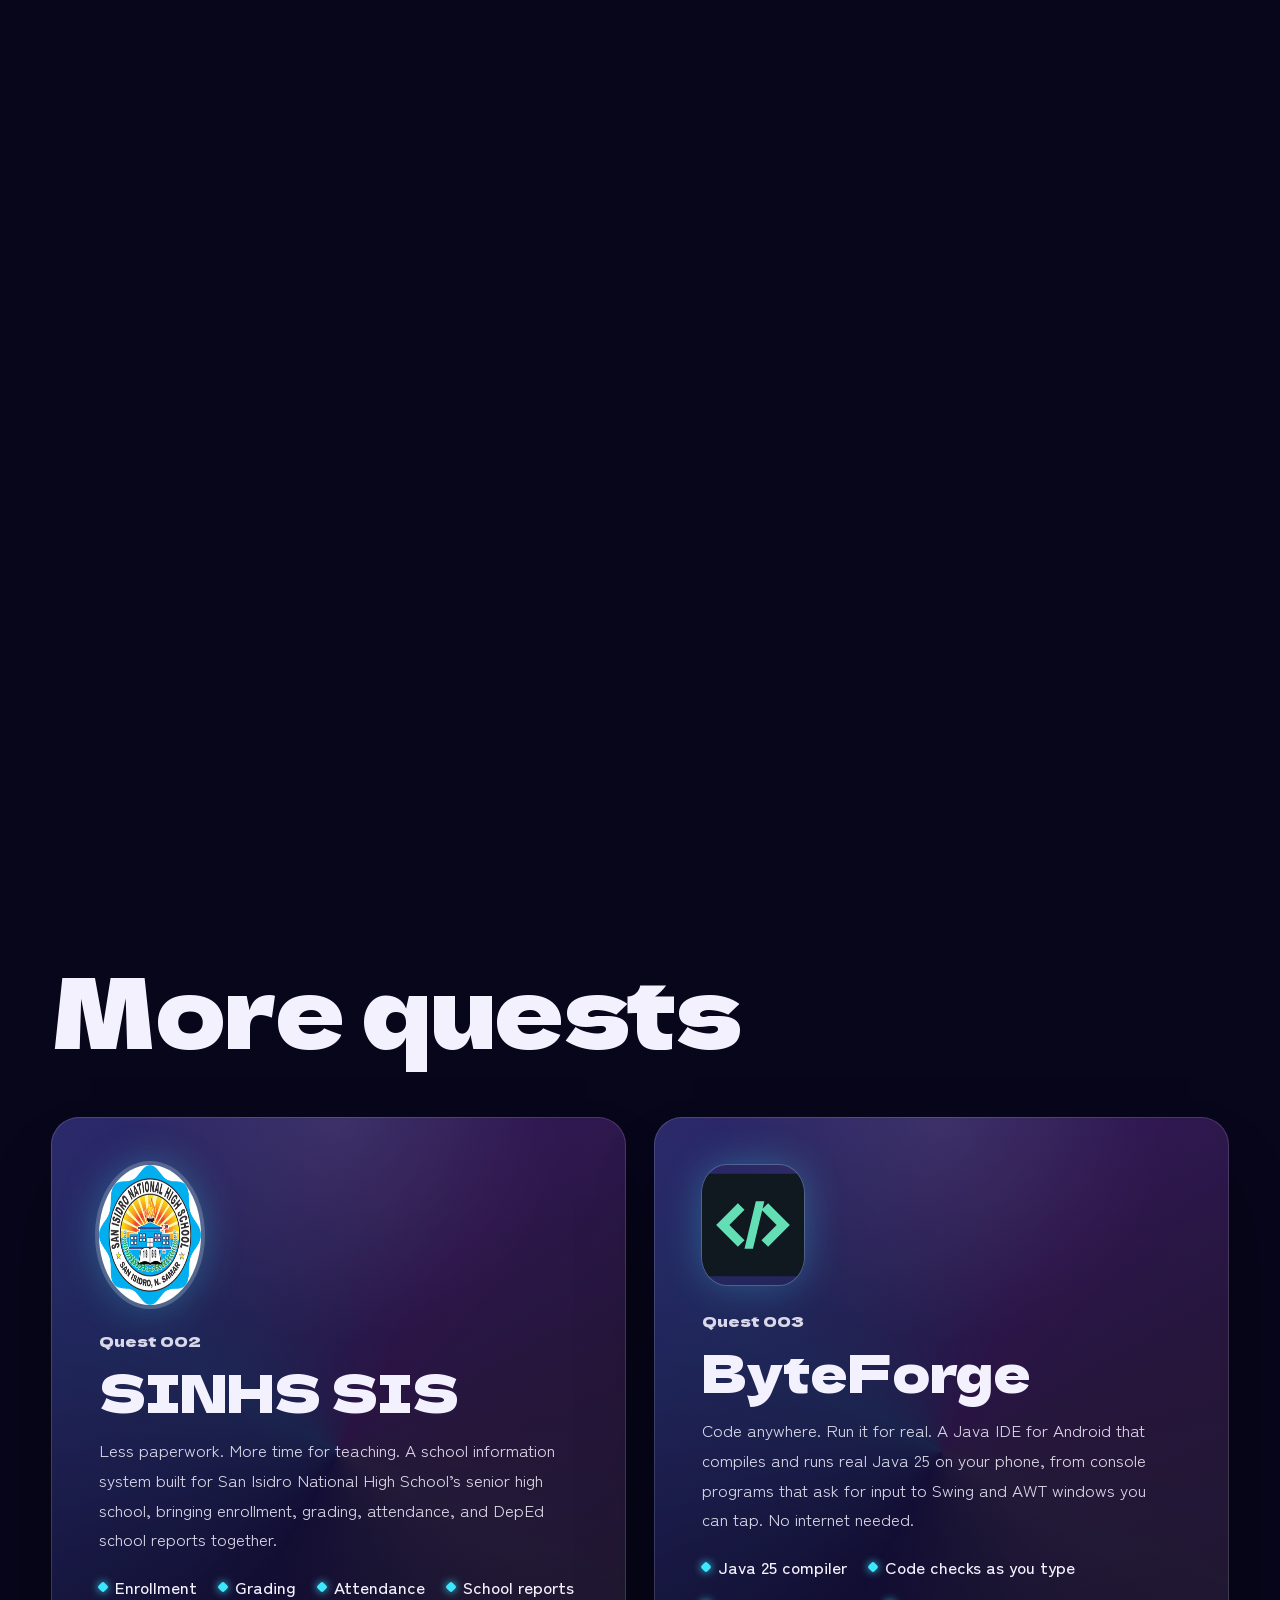
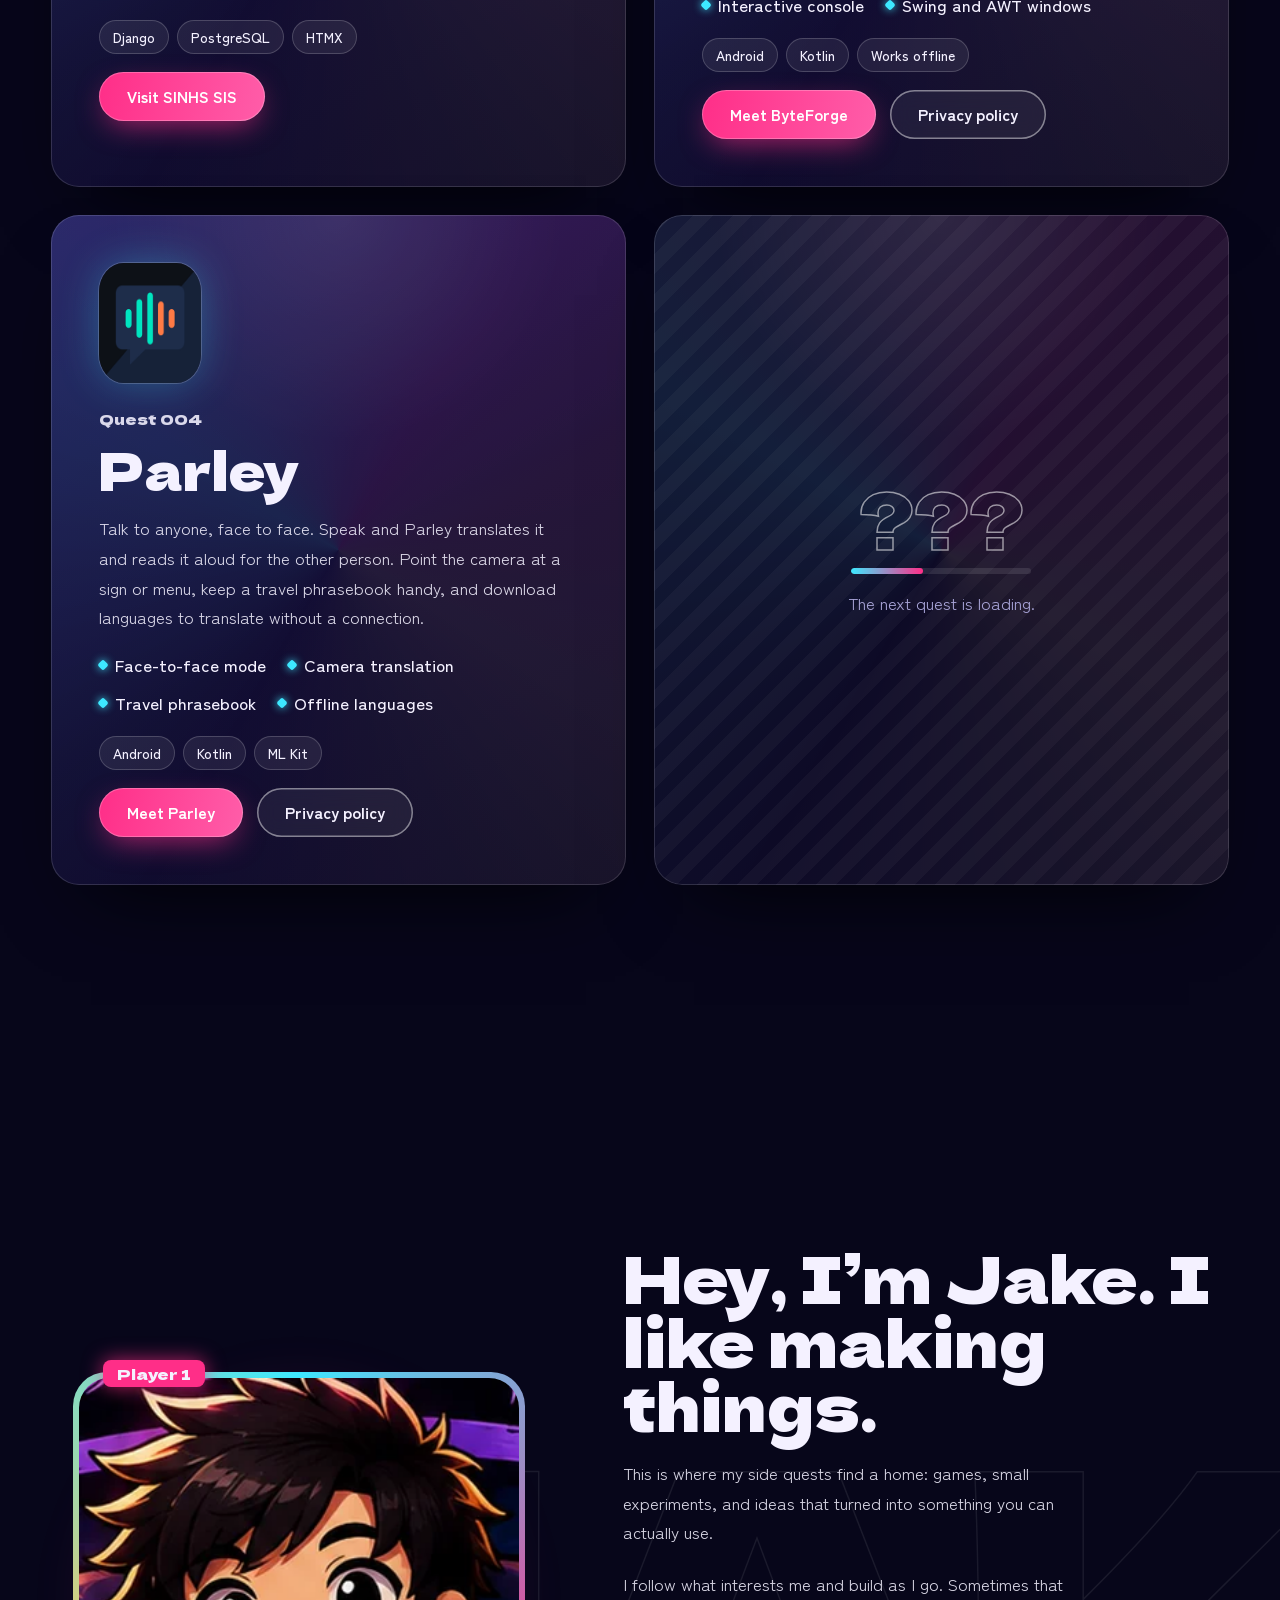
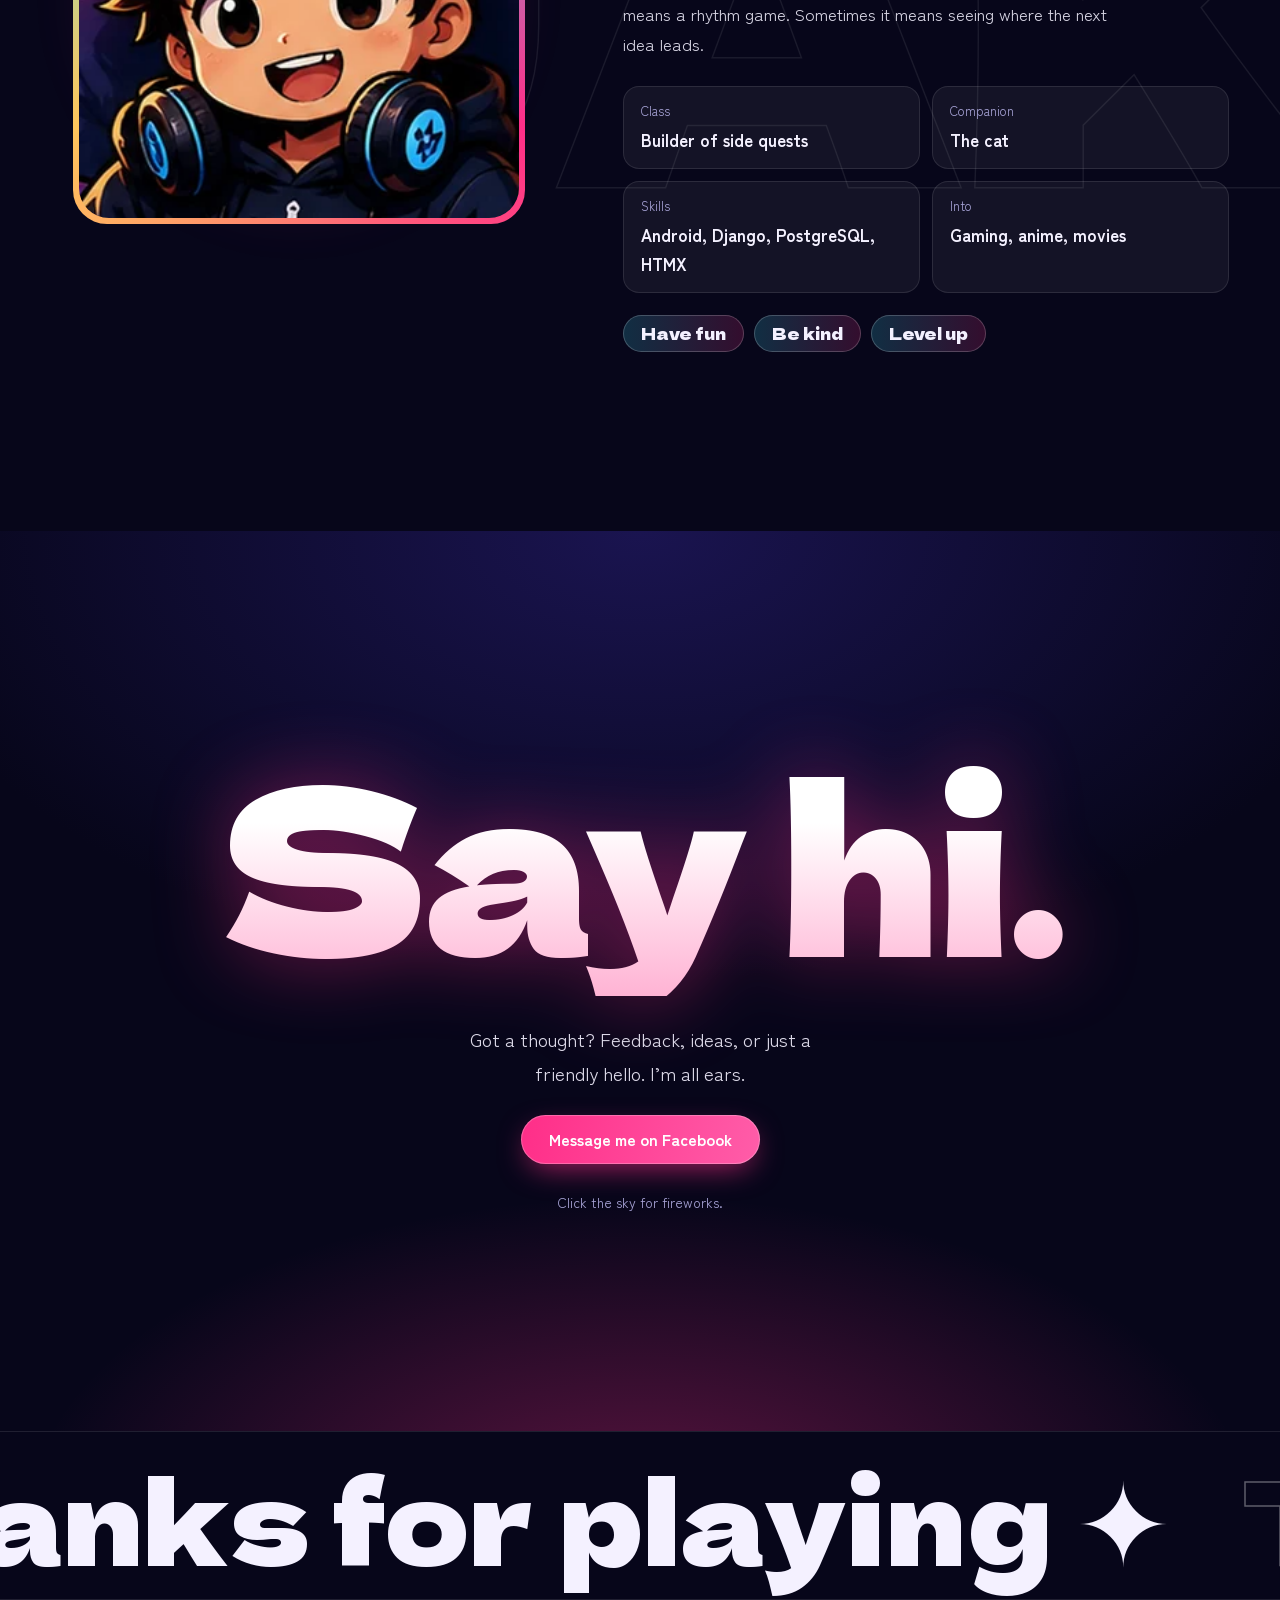
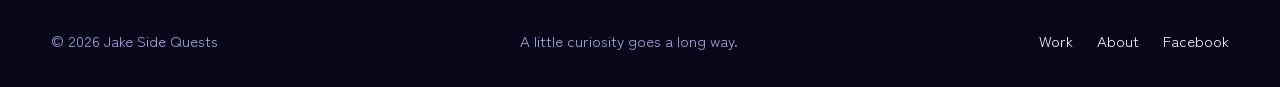
==== commit 3e093ef2: "Add full ByteForge and Parley pages Overview pages at /byteforge/ and /parley/ with features, detail" ====
--- a/index.html
+++ b/index.html
@@ -161,7 +161,7 @@
           <p>Code anywhere. Run it for real. A Java IDE for Android that compiles and runs real Java 25 on your phone, from console programs that ask for input to Swing and AWT windows you can tap. No internet needed.</p>
           <ul class="features"><li>Java 25 compiler</li><li>Code checks as you type</li><li>Interactive console</li><li>Swing and AWT windows</li></ul>
           <ul class="chips"><li class="chip">Android</li><li class="chip">Kotlin</li><li class="chip">Works offline</li></ul>
-          <a class="btn btn-ghost" href="/byteforge/privacy/" data-magnetic>Privacy policy</a>
+          <div class="hero-actions"><a class="btn btn-primary" href="/byteforge/" data-magnetic>Meet ByteForge</a><a class="btn btn-ghost" href="/byteforge/privacy/" data-magnetic>Privacy policy</a></div>
         </div>
       </article>
       <article class="holo holo-quest" id="parley" data-tilt data-reveal>
@@ -172,7 +172,7 @@
           <p>Talk to anyone, face to face. Speak and Parley translates it and reads it aloud for the other person. Point the camera at a sign or menu, keep a travel phrasebook handy, and download languages to translate without a connection.</p>
           <ul class="features"><li>Face-to-face mode</li><li>Camera translation</li><li>Travel phrasebook</li><li>Offline languages</li></ul>
           <ul class="chips"><li class="chip">Android</li><li class="chip">Kotlin</li><li class="chip">ML Kit</li></ul>
-          <a class="btn btn-ghost" href="/parley/privacy/" data-magnetic>Privacy policy</a>
+          <div class="hero-actions"><a class="btn btn-primary" href="/parley/" data-magnetic>Meet Parley</a><a class="btn btn-ghost" href="/parley/privacy/" data-magnetic>Privacy policy</a></div>
         </div>
       </article>
       <div class="holo locked" data-tilt data-reveal>
--- a/assets/site.css
+++ b/assets/site.css
@@ -355,6 +355,7 @@
 .holo-quest .seal { width: clamp(88px, 8vw, 120px); border-radius: 50%; background: #fff; box-shadow: 0 0 0 4px rgb(255 255 255 / .2), 0 0 40px rgb(61 232 255 / .35); }
 .holo-quest .seal.app-icon { border-radius: 24%; background: none; box-shadow: 0 0 0 1px rgb(255 255 255 / .18), 0 0 40px rgb(61 232 255 / .3); }
 .holo-quest .body { display: grid; gap: 18px; justify-items: start; }
+.holo-quest .hero-actions { justify-content: start; margin-top: 0; }
 .holo-quest ul.features { list-style: none; margin: 0; padding: 0; display: flex; flex-wrap: wrap; gap: 8px 22px; }
 .holo-quest ul.features li { display: flex; align-items: center; gap: 8px; font-weight: 500; }
 .holo-quest ul.features li::before { content: ""; width: 8px; height: 8px; border-radius: 2px; background: var(--cyan); box-shadow: 0 0 8px var(--cyan); transform: rotate(45deg); }
@@ -512,6 +513,45 @@
 .detail-grid .holo { display: grid; gap: 16px; align-content: start; justify-items: start; }
 .detail-grid h3 { font-size: clamp(1.6rem, 3vw, 2.2rem); }
 
+/* App pages (ByteForge, Parley): each app's own icon colors take the place of SENRITSU's worlds */
+[data-page="byteforge"] { --app: #64dfb5; --app-2: #3de8ff; }
+[data-page="parley"] { --app: #00e0c0; --app-2: #ff7a45; }
+.app-hero-bg {
+  position: absolute; inset: 0; z-index: -2;
+  background:
+    radial-gradient(55vw 45vw at 82% 32%, color-mix(in srgb, var(--app) 26%, transparent), transparent 70%),
+    radial-gradient(40vw 35vw at 62% 95%, color-mix(in srgb, var(--app-2) 18%, transparent), transparent 70%),
+    var(--ink);
+}
+.app-hero-bg::after {
+  content: ""; position: absolute; inset: 0;
+  background-image: linear-gradient(rgb(255 255 255 / .06) 1px, transparent 1px), linear-gradient(90deg, rgb(255 255 255 / .06) 1px, transparent 1px);
+  background-size: 48px 48px;
+  -webkit-mask-image: radial-gradient(ellipse at 75% 40%, #000, transparent 65%);
+  mask-image: radial-gradient(ellipse at 75% 40%, #000, transparent 65%);
+}
+.mascot.app-mascot img { box-shadow: 0 0 0 2px rgb(255 255 255 / .85), 0 0 calc(40px + var(--beat) * 40px) color-mix(in srgb, var(--app) 60%, transparent); }
+.app-mascot .kana-note { color: var(--app); }
+.phones.tall .phone, .screens.tall .phone { aspect-ratio: 1 / 2; }
+.wide-shot { margin-top: clamp(40px, 5vw, 64px); display: grid; gap: 16px; }
+.wide-shot .frame { padding: 10px; border-radius: 28px; background: linear-gradient(145deg, #2b2560, #0d0a24); box-shadow: inset 0 0 0 1.5px rgb(255 255 255 / .25), 0 40px 80px -30px rgb(0 0 0 / .9), 0 0 80px color-mix(in srgb, var(--app, var(--cyan)) 18%, transparent); }
+.wide-shot img { display: block; width: 100%; height: auto; border-radius: 19px; }
+.wide-shot figcaption { font-size: .9375rem; color: var(--mist); text-align: center; }
+
+/* Parley's face-to-face mode, illustrated: the partner's half is turned to face them */
+.duo { justify-self: center; display: grid; gap: 14px; width: min(100%, 22rem); }
+.duo-device { display: grid; grid-template-rows: 1fr auto 1fr; aspect-ratio: 9 / 16; padding: 14px; border-radius: 34px; background: #0b0f17; box-shadow: inset 0 0 0 1.5px rgb(255 255 255 / .2), 0 50px 100px -20px rgb(0 0 0 / .9), 0 0 90px color-mix(in srgb, var(--app) 30%, transparent); }
+.duo-half { display: grid; align-content: center; gap: 10px; padding: 18px; border-radius: 22px; background: #1e2d4a; }
+.duo-half.partner { rotate: 180deg; }
+.duo-half .who { font-size: .75rem; font-weight: 700; letter-spacing: .12em; text-transform: uppercase; color: var(--app); }
+.duo-half.partner .who { color: var(--app-2); }
+.duo-half p:not(.who, .say) { font-size: clamp(1.05rem, 2.2vw, 1.25rem); line-height: 1.45; color: #fff; }
+.duo-half .say { font-size: .875rem; color: rgb(244 241 255 / .7); }
+.duo-mic { display: flex; align-items: center; justify-content: center; gap: 16px; padding-block: 14px; font-size: .8125rem; font-weight: 700; letter-spacing: .1em; color: var(--mist); }
+.duo-mic i { display: grid; place-items: center; width: 56px; height: 56px; border-radius: 50%; background: var(--app); box-shadow: 0 0 calc(20px + var(--beat) * 30px) color-mix(in srgb, var(--app) 70%, transparent); }
+.duo-mic i::before { content: ""; width: 14px; height: 22px; border-radius: 7px; background: #0b0f17; }
+.duo figcaption { text-align: center; font-size: .875rem; color: var(--mist); }
+
 /* Privacy */
 .policy-hero { position: relative; isolation: isolate; overflow: hidden; padding-block: 120px 80px; }
 .policy-hero .game-hero-bg img { filter: blur(2px) saturate(1.1); }
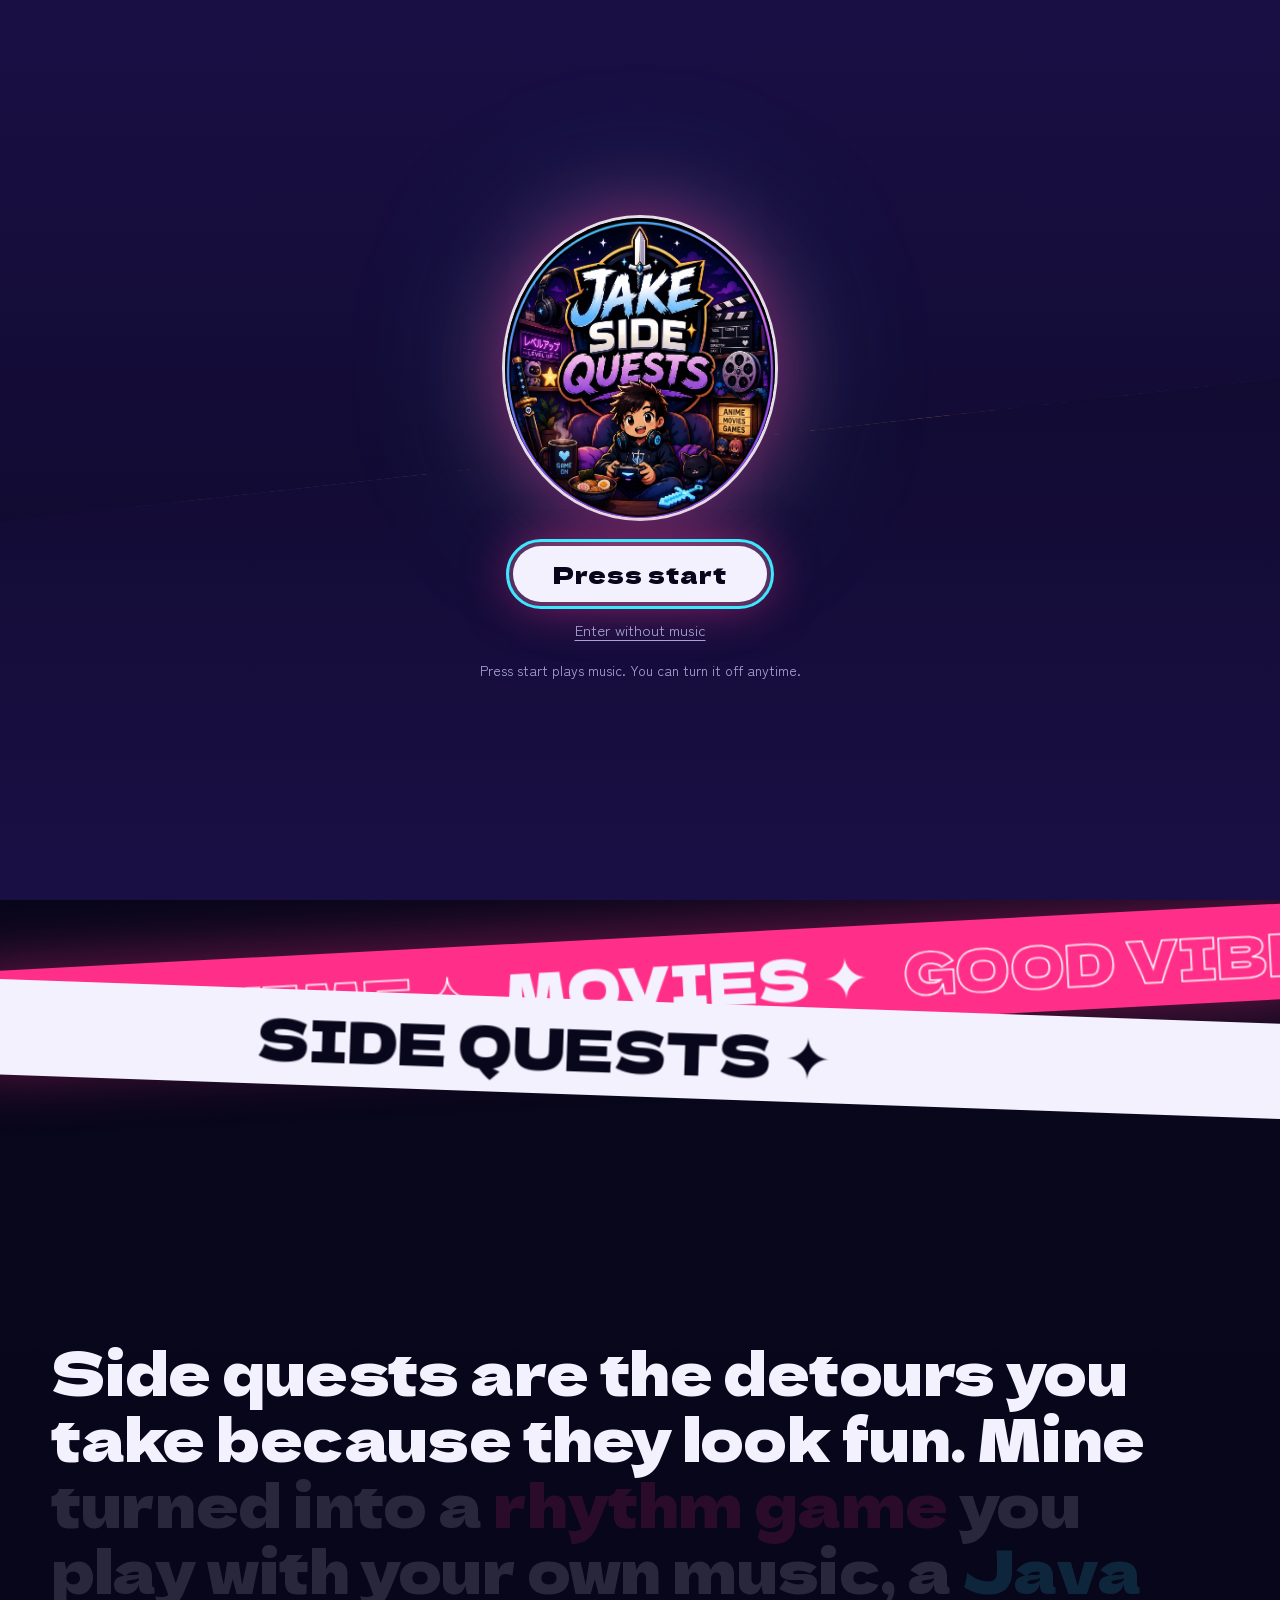
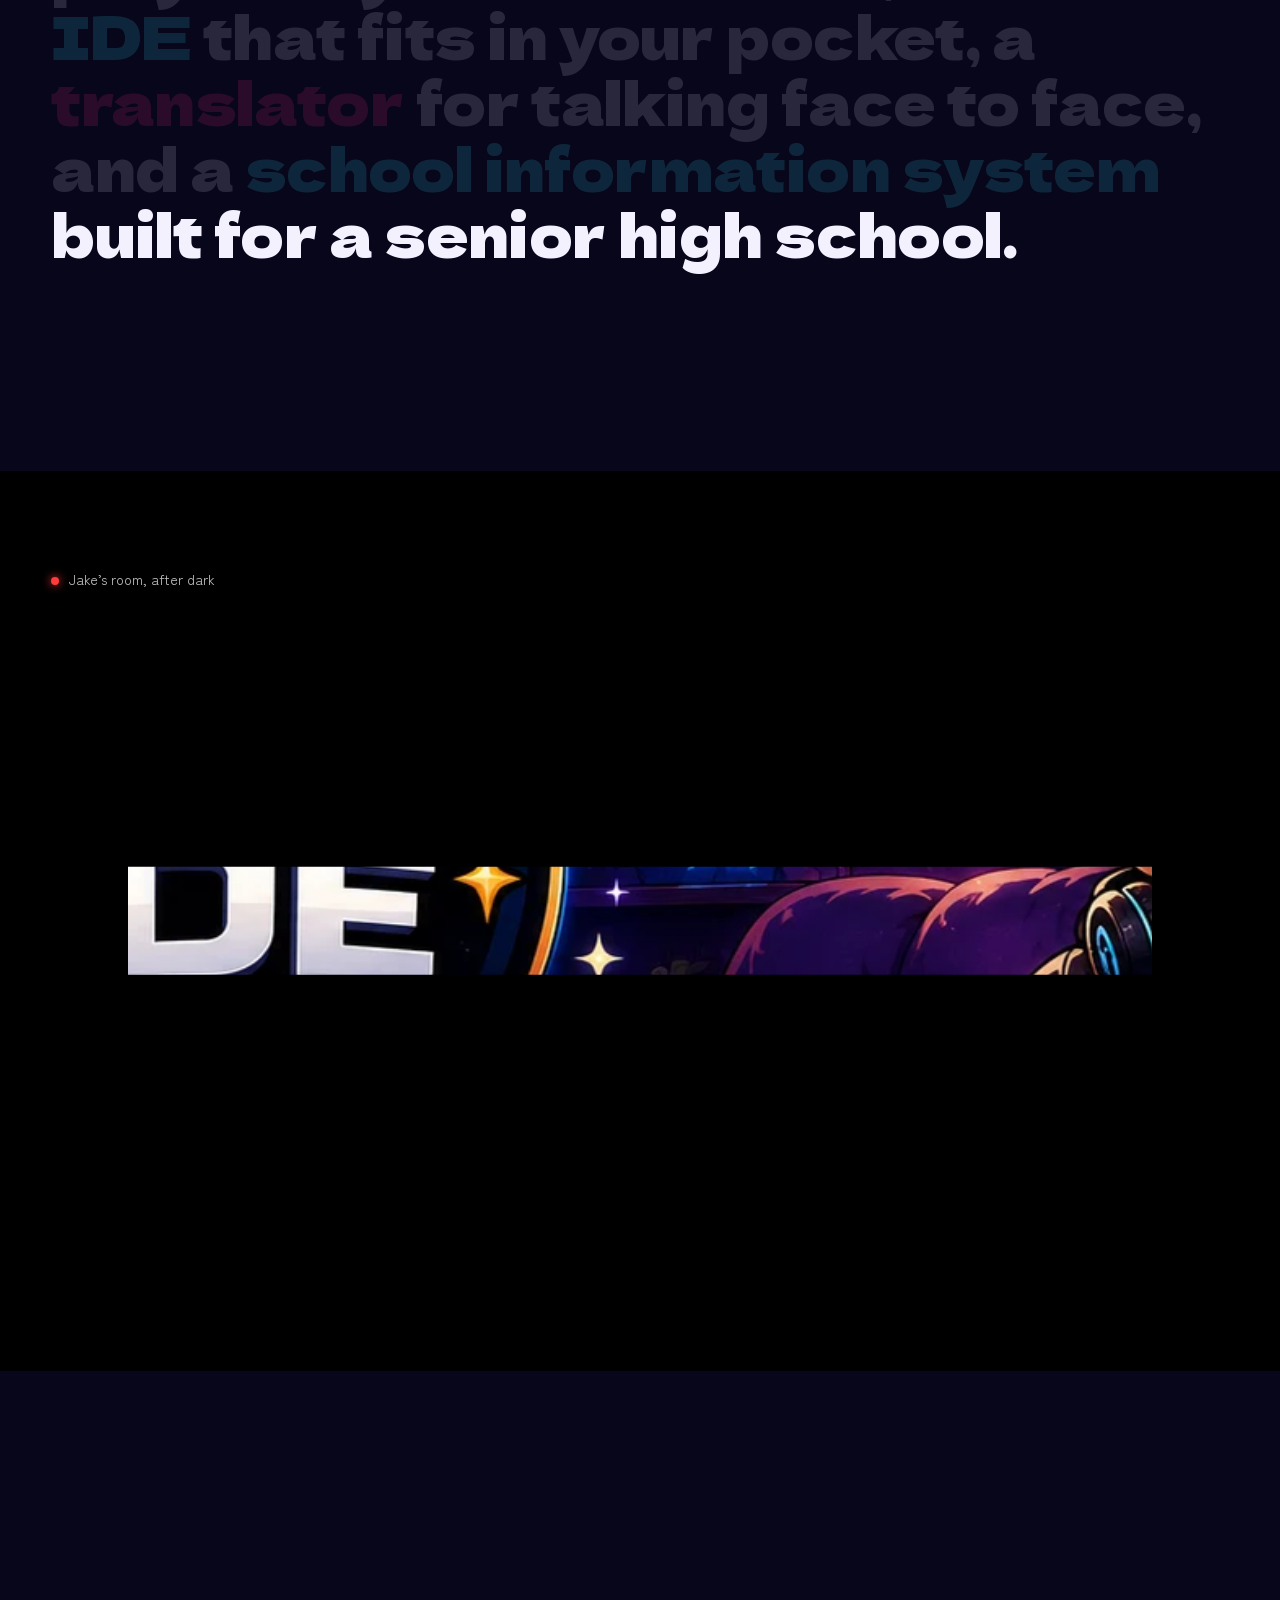
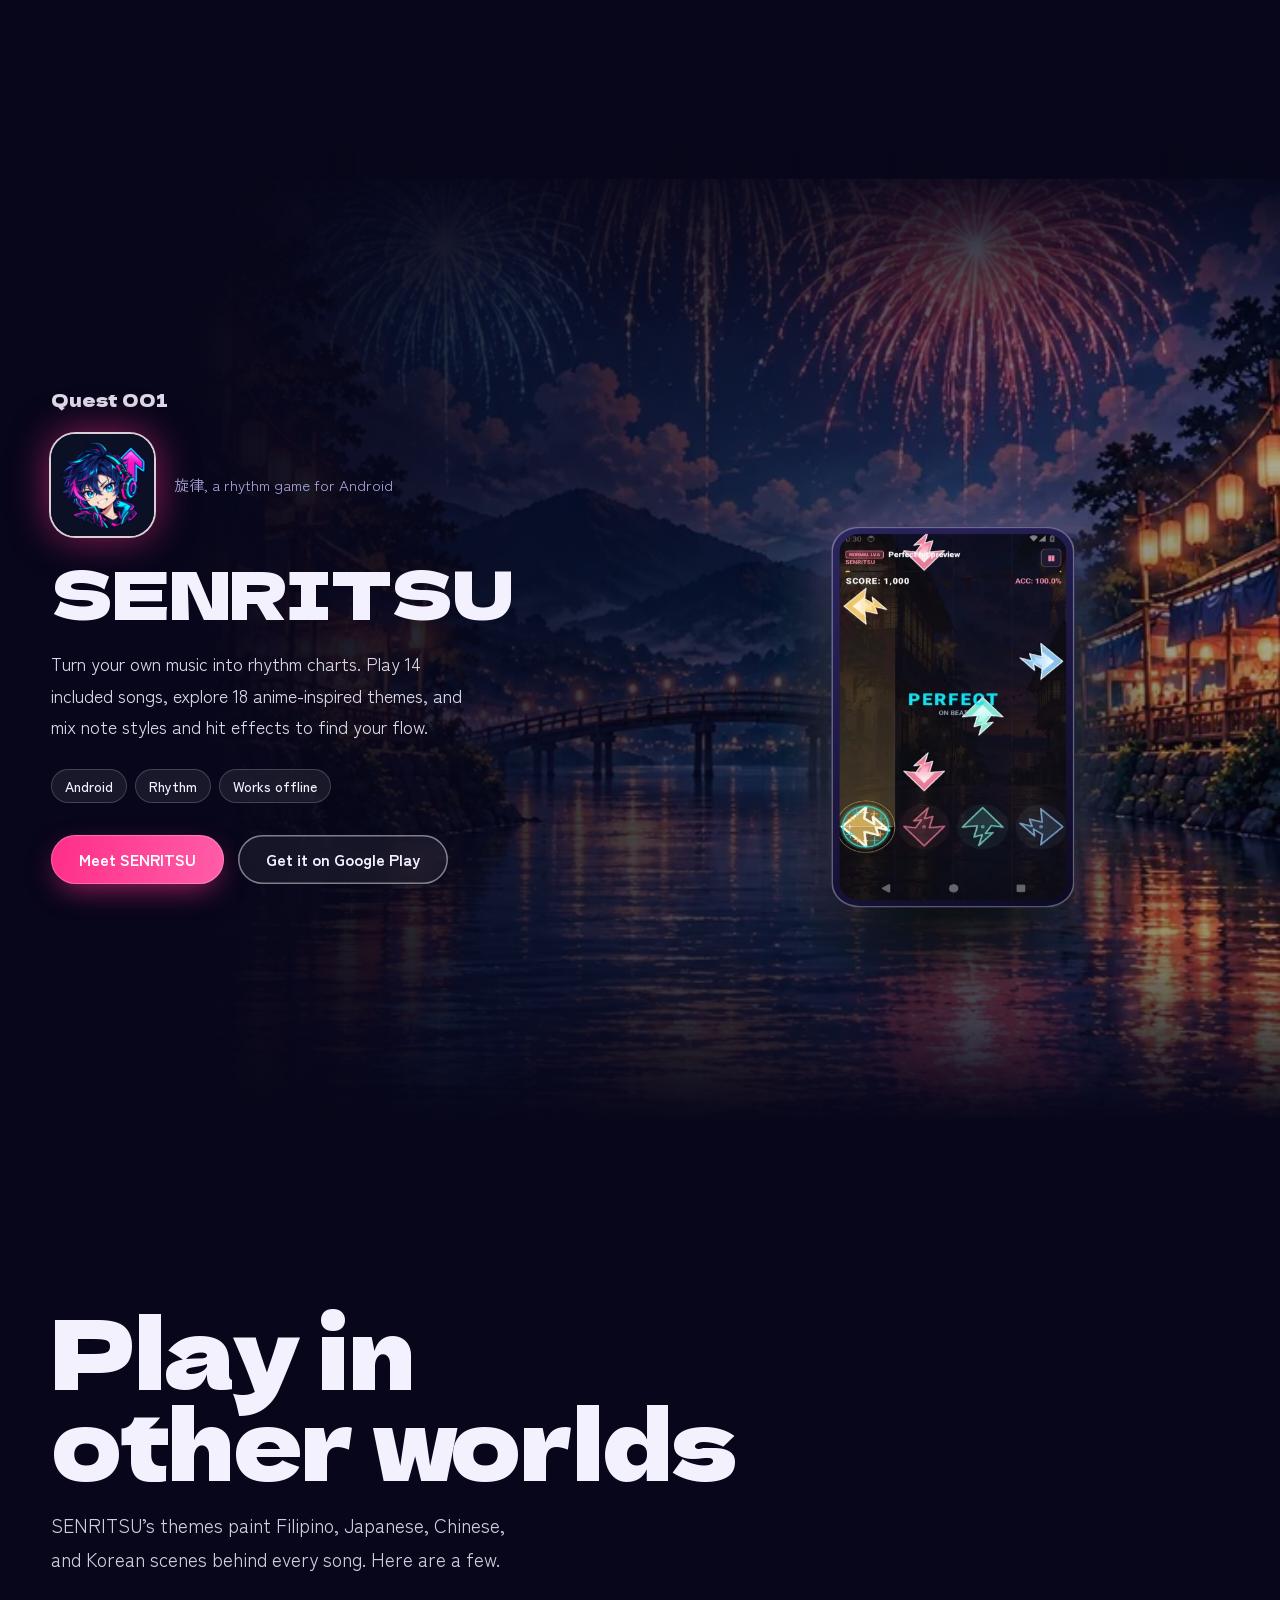
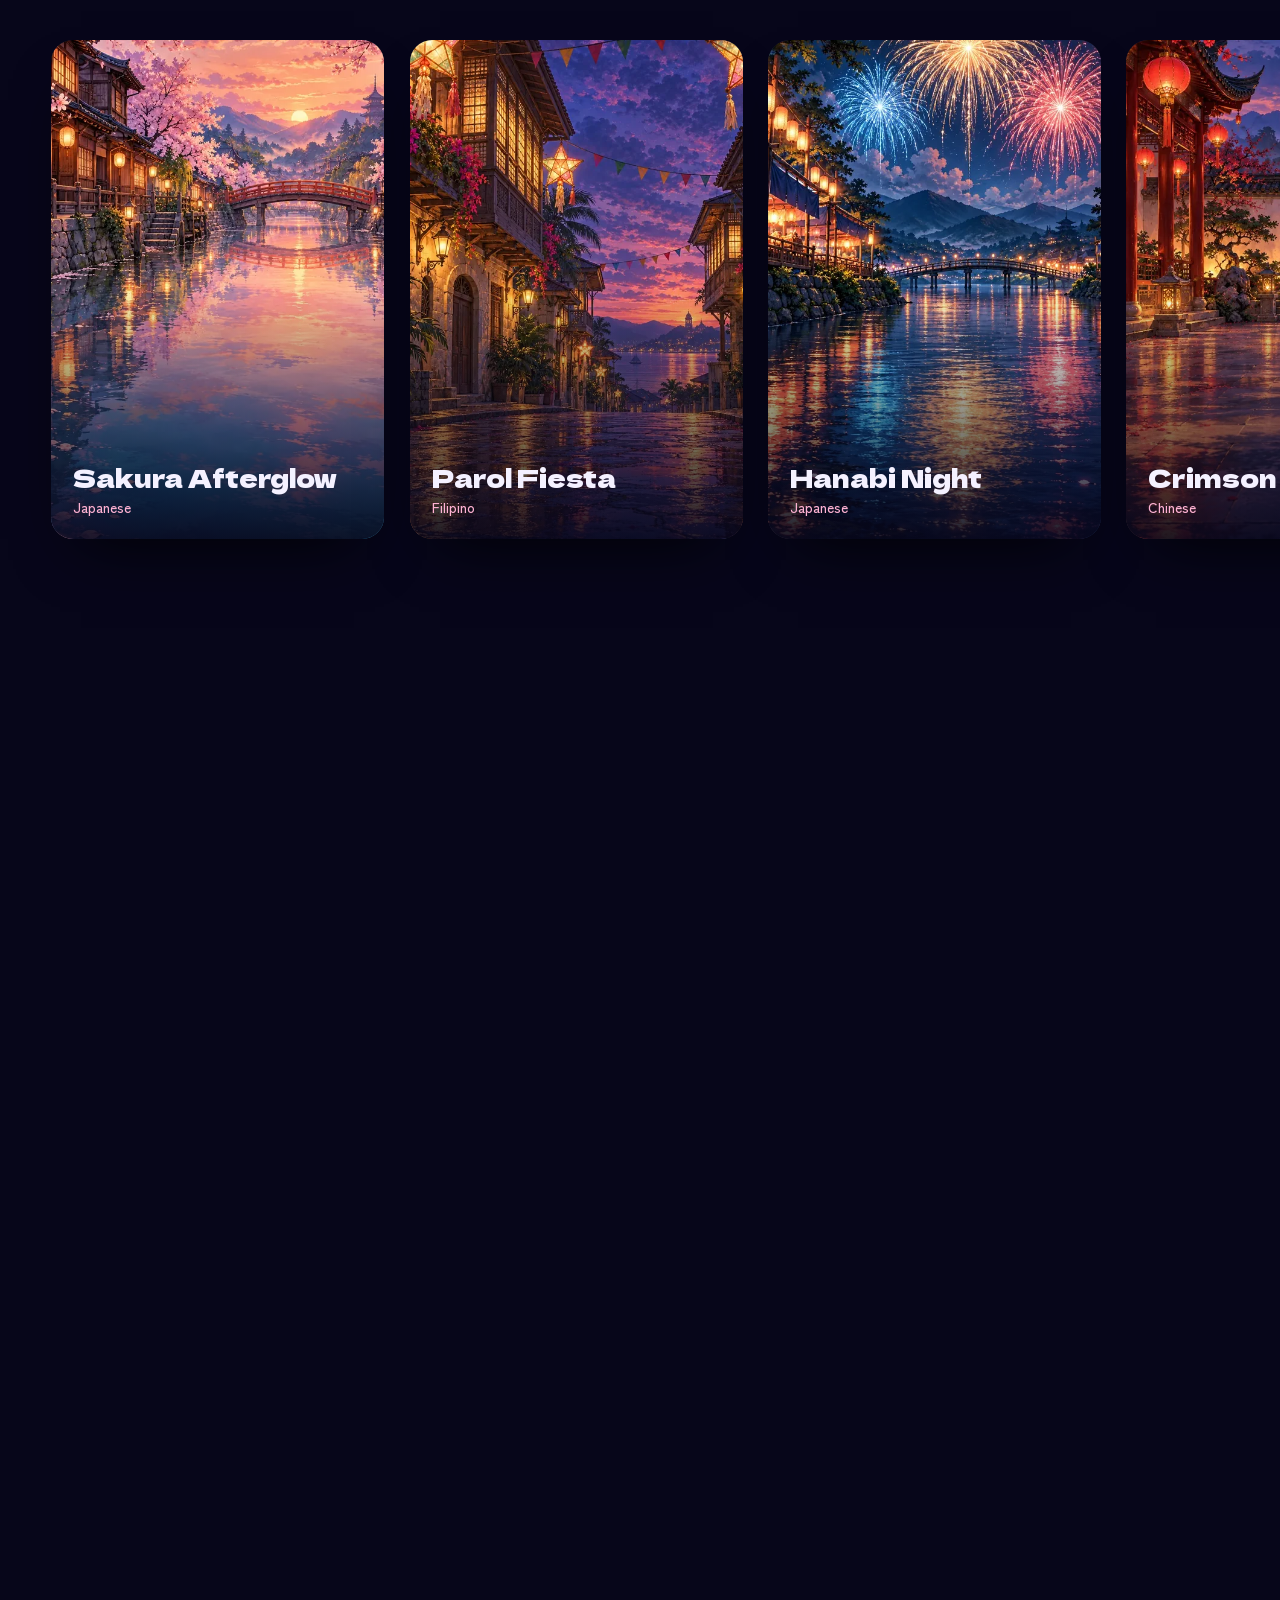
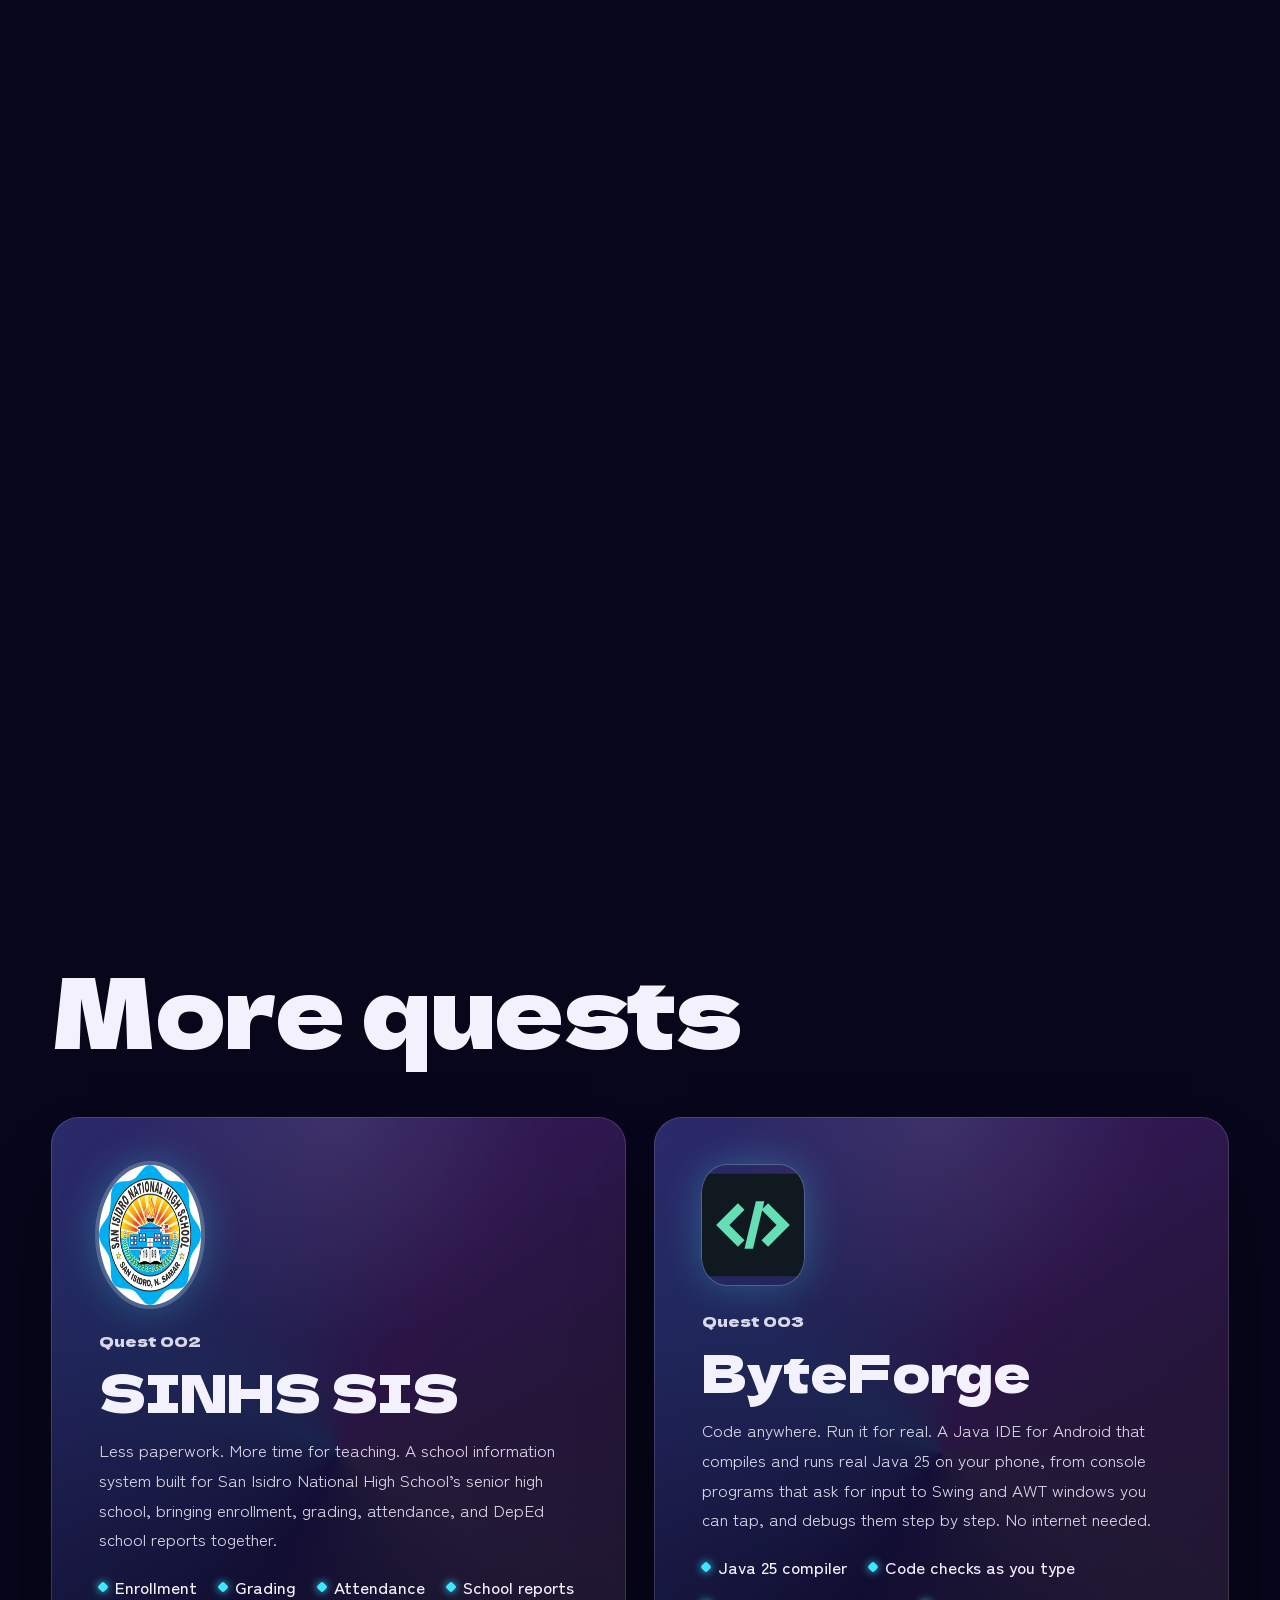
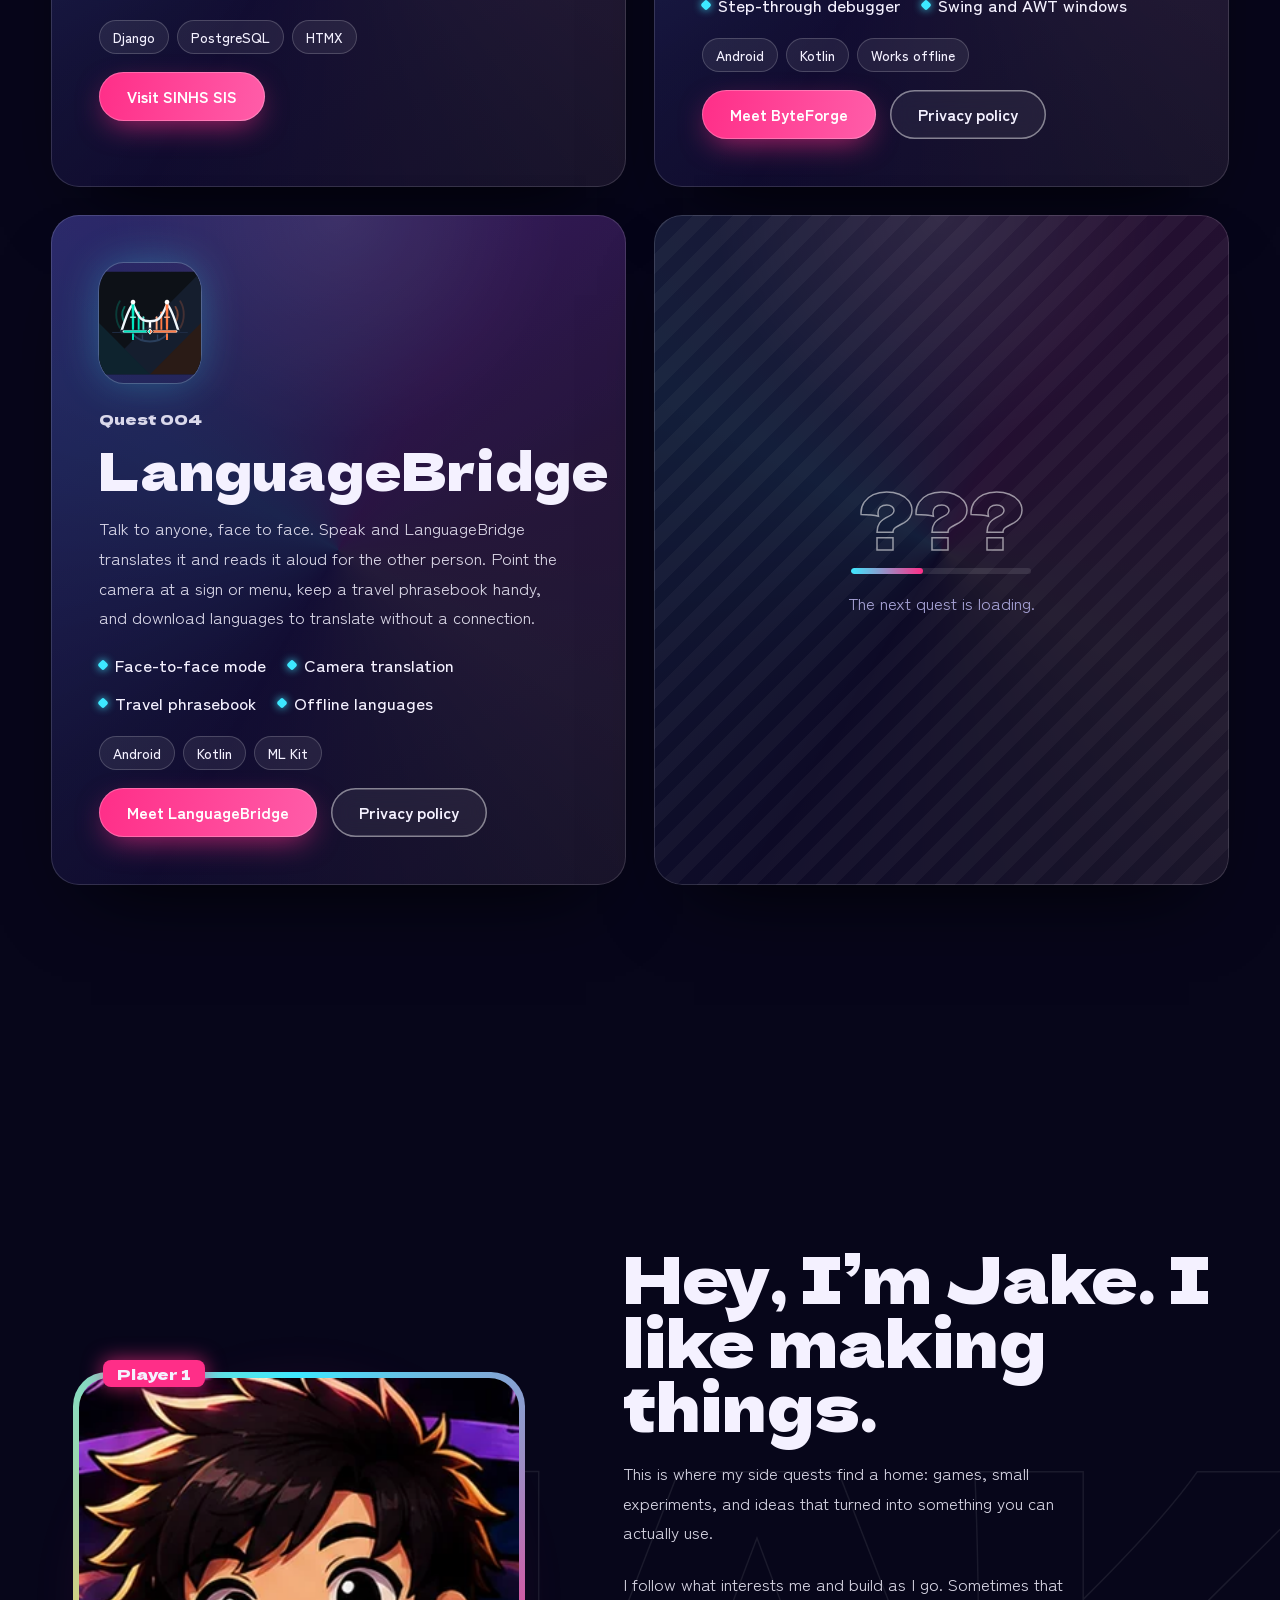
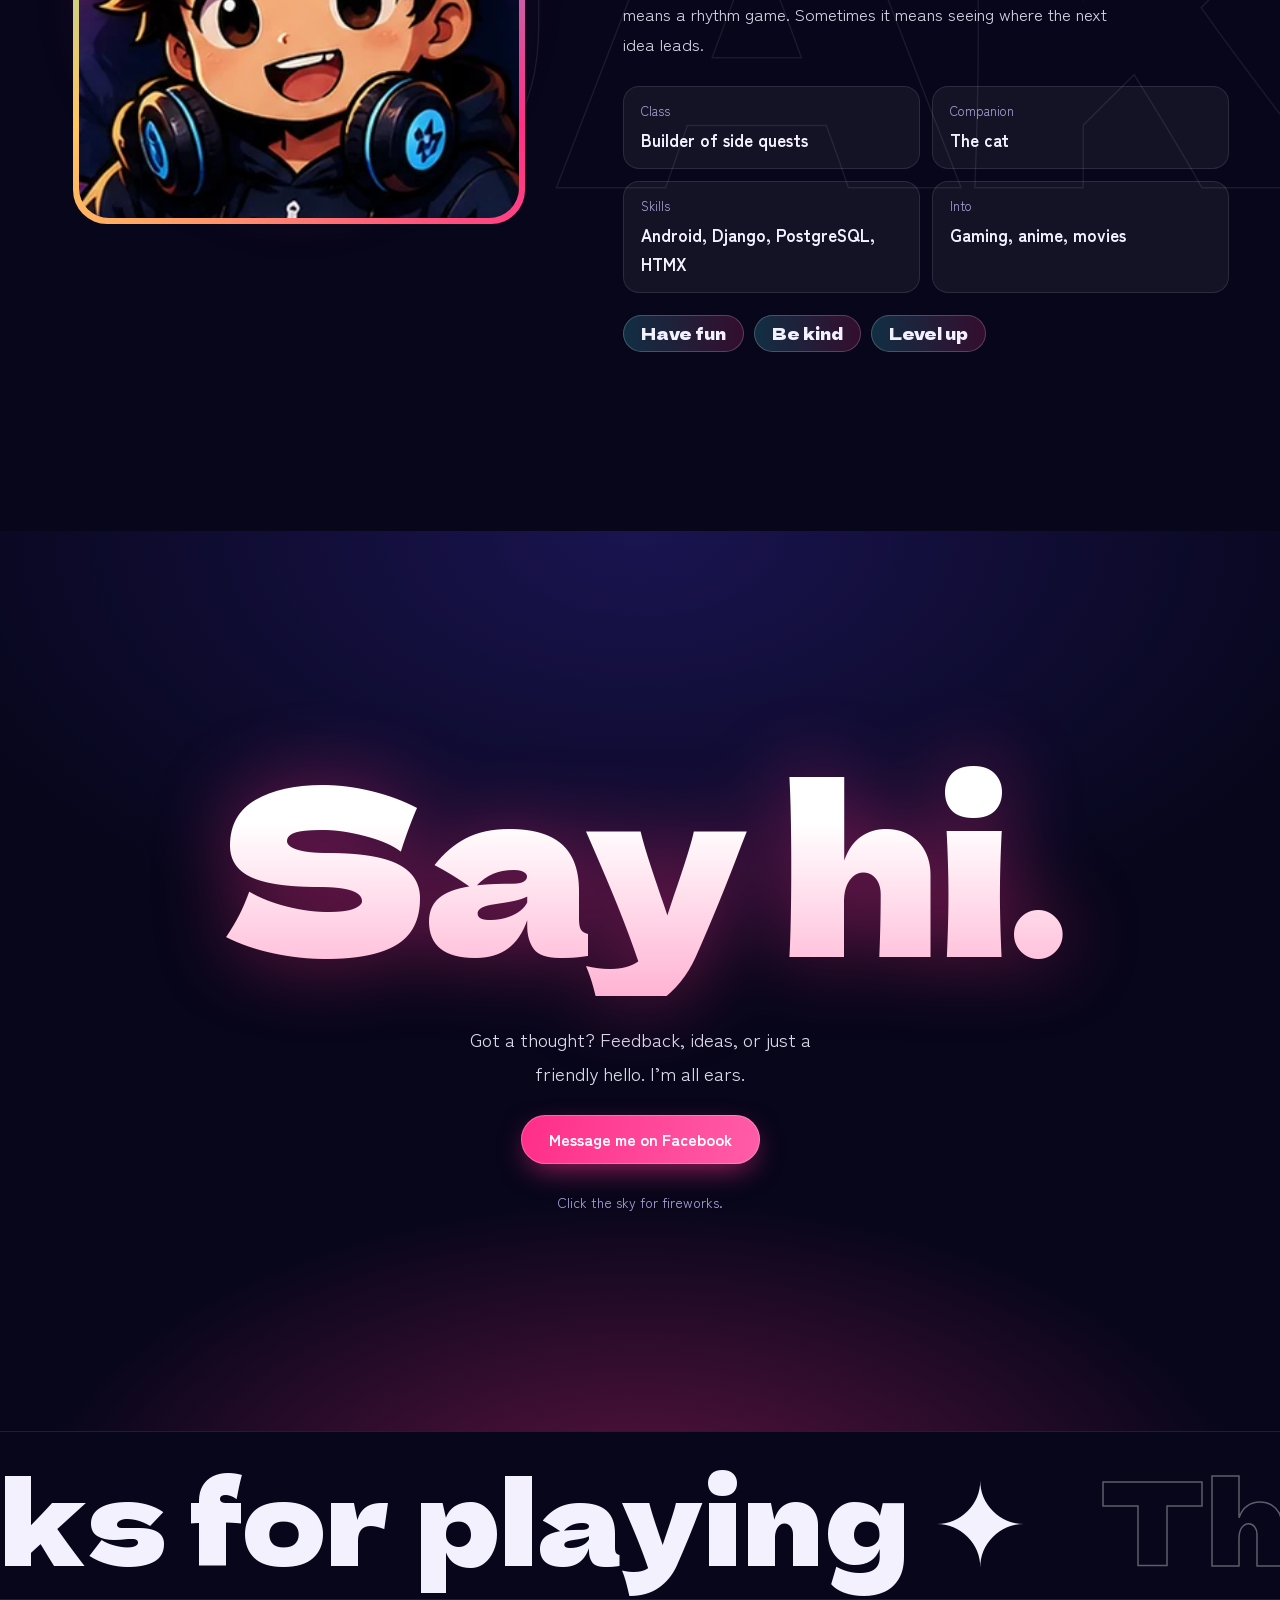
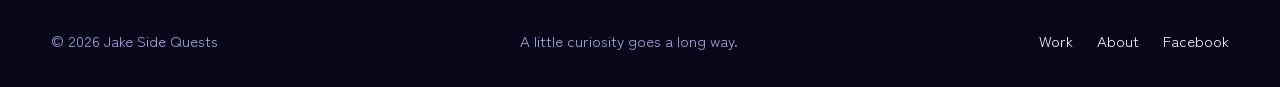
==== commit 93fccb62: "Rename Parley to LanguageBridge and update ByteForge to 0.3.0 Parley is now LanguageBridge (com.jake" ====
--- a/index.html
+++ b/index.html
@@ -4,13 +4,13 @@
   <meta charset="utf-8">
   <meta name="viewport" content="width=device-width, initial-scale=1">
   <title>Jake Side Quests — Games, experiments & things I build</title>
-  <meta name="description" content="Games, experiments, and things Jake couldn’t help building. Explore SENRITSU, a rhythm game for your own music, ByteForge, a Java IDE for Android, Parley, a face-to-face translator, and SINHS SIS, a school information system.">
+  <meta name="description" content="Games, experiments, and things Jake couldn’t help building. Explore SENRITSU, a rhythm game for your own music, ByteForge, a Java IDE for Android, LanguageBridge, a face-to-face translator, and SINHS SIS, a school information system.">
   <meta name="theme-color" content="#07061a">
   <link rel="canonical" href="https://jakesidequests.com/">
   <meta property="og:type" content="website">
   <meta property="og:site_name" content="Jake Side Quests">
   <meta property="og:title" content="Jake Side Quests — Games, experiments & things I build">
-  <meta property="og:description" content="Games, experiments, and things Jake couldn’t help building. Explore SENRITSU, a rhythm game for your own music, ByteForge, a Java IDE for Android, Parley, a face-to-face translator, and SINHS SIS, a school information system.">
+  <meta property="og:description" content="Games, experiments, and things Jake couldn’t help building. Explore SENRITSU, a rhythm game for your own music, ByteForge, a Java IDE for Android, LanguageBridge, a face-to-face translator, and SINHS SIS, a school information system.">
   <meta property="og:url" content="https://jakesidequests.com/">
   <meta property="og:image" content="https://jakesidequests.com/assets/images/jake-side-quests-banner.webp">
   <meta property="og:image:width" content="2033">
@@ -158,21 +158,21 @@
         <div class="body">
           <p class="eyebrow-num">Quest 003</p>
           <h3>ByteForge</h3>
-          <p>Code anywhere. Run it for real. A Java IDE for Android that compiles and runs real Java 25 on your phone, from console programs that ask for input to Swing and AWT windows you can tap. No internet needed.</p>
-          <ul class="features"><li>Java 25 compiler</li><li>Code checks as you type</li><li>Interactive console</li><li>Swing and AWT windows</li></ul>
+          <p>Code anywhere. Run it for real. A Java IDE for Android that compiles and runs real Java 25 on your phone, from console programs that ask for input to Swing and AWT windows you can tap, and debugs them step by step. No internet needed.</p>
+          <ul class="features"><li>Java 25 compiler</li><li>Code checks as you type</li><li>Step-through debugger</li><li>Swing and AWT windows</li></ul>
           <ul class="chips"><li class="chip">Android</li><li class="chip">Kotlin</li><li class="chip">Works offline</li></ul>
           <div class="hero-actions"><a class="btn btn-primary" href="/byteforge/" data-magnetic>Meet ByteForge</a><a class="btn btn-ghost" href="/byteforge/privacy/" data-magnetic>Privacy policy</a></div>
         </div>
       </article>
-      <article class="holo holo-quest" id="parley" data-tilt data-reveal>
-        <img class="seal app-icon" src="/parley/icon.png" width="120" height="120" alt="" loading="lazy">
+      <article class="holo holo-quest" id="languagebridge" data-tilt data-reveal>
+        <img class="seal app-icon" src="/languagebridge/icon.svg" width="120" height="120" alt="" loading="lazy">
         <div class="body">
           <p class="eyebrow-num">Quest 004</p>
-          <h3>Parley</h3>
-          <p>Talk to anyone, face to face. Speak and Parley translates it and reads it aloud for the other person. Point the camera at a sign or menu, keep a travel phrasebook handy, and download languages to translate without a connection.</p>
+          <h3>LanguageBridge</h3>
+          <p>Talk to anyone, face to face. Speak and LanguageBridge translates it and reads it aloud for the other person. Point the camera at a sign or menu, keep a travel phrasebook handy, and download languages to translate without a connection.</p>
           <ul class="features"><li>Face-to-face mode</li><li>Camera translation</li><li>Travel phrasebook</li><li>Offline languages</li></ul>
           <ul class="chips"><li class="chip">Android</li><li class="chip">Kotlin</li><li class="chip">ML Kit</li></ul>
-          <div class="hero-actions"><a class="btn btn-primary" href="/parley/" data-magnetic>Meet Parley</a><a class="btn btn-ghost" href="/parley/privacy/" data-magnetic>Privacy policy</a></div>
+          <div class="hero-actions"><a class="btn btn-primary" href="/languagebridge/" data-magnetic>Meet LanguageBridge</a><a class="btn btn-ghost" href="/languagebridge/privacy/" data-magnetic>Privacy policy</a></div>
         </div>
       </article>
       <div class="holo locked" data-tilt data-reveal>
--- a/assets/site.css
+++ b/assets/site.css
@@ -513,9 +513,14 @@
 .detail-grid .holo { display: grid; gap: 16px; align-content: start; justify-items: start; }
 .detail-grid h3 { font-size: clamp(1.6rem, 3vw, 2.2rem); }
 
-/* App pages (ByteForge, Parley): each app's own icon colors take the place of SENRITSU's worlds */
+/* App pages (ByteForge, LanguageBridge): each app's own icon colors take the place of SENRITSU's worlds */
 [data-page="byteforge"] { --app: #64dfb5; --app-2: #3de8ff; }
-[data-page="parley"] { --app: #00e0c0; --app-2: #ff7a45; }
+[data-page="languagebridge"] { --app: #00e0c0; --app-2: #ff7a45; }
+/* LanguageBridge is a long word for the hero title; scale it down so it fits beside the phones */
+[data-page="languagebridge"] .game-hero .glitch { font-size: clamp(1.7rem, 8.8vw, 3.6rem); }
+@media (min-width: 1001px) {
+  [data-page="languagebridge"] .game-hero .glitch { font-size: clamp(2.4rem, 4.3vw, 4.4rem); }
+}
 .app-hero-bg {
   position: absolute; inset: 0; z-index: -2;
   background:
@@ -538,19 +543,6 @@
 .wide-shot img { display: block; width: 100%; height: auto; border-radius: 19px; }
 .wide-shot figcaption { font-size: .9375rem; color: var(--mist); text-align: center; }
 
-/* Parley's face-to-face mode, illustrated: the partner's half is turned to face them */
-.duo { justify-self: center; display: grid; gap: 14px; width: min(100%, 22rem); }
-.duo-device { display: grid; grid-template-rows: 1fr auto 1fr; aspect-ratio: 9 / 16; padding: 14px; border-radius: 34px; background: #0b0f17; box-shadow: inset 0 0 0 1.5px rgb(255 255 255 / .2), 0 50px 100px -20px rgb(0 0 0 / .9), 0 0 90px color-mix(in srgb, var(--app) 30%, transparent); }
-.duo-half { display: grid; align-content: center; gap: 10px; padding: 18px; border-radius: 22px; background: #1e2d4a; }
-.duo-half.partner { rotate: 180deg; }
-.duo-half .who { font-size: .75rem; font-weight: 700; letter-spacing: .12em; text-transform: uppercase; color: var(--app); }
-.duo-half.partner .who { color: var(--app-2); }
-.duo-half p:not(.who, .say) { font-size: clamp(1.05rem, 2.2vw, 1.25rem); line-height: 1.45; color: #fff; }
-.duo-half .say { font-size: .875rem; color: rgb(244 241 255 / .7); }
-.duo-mic { display: flex; align-items: center; justify-content: center; gap: 16px; padding-block: 14px; font-size: .8125rem; font-weight: 700; letter-spacing: .1em; color: var(--mist); }
-.duo-mic i { display: grid; place-items: center; width: 56px; height: 56px; border-radius: 50%; background: var(--app); box-shadow: 0 0 calc(20px + var(--beat) * 30px) color-mix(in srgb, var(--app) 70%, transparent); }
-.duo-mic i::before { content: ""; width: 14px; height: 22px; border-radius: 7px; background: #0b0f17; }
-.duo figcaption { text-align: center; font-size: .875rem; color: var(--mist); }
 
 /* Privacy */
 .policy-hero { position: relative; isolation: isolate; overflow: hidden; padding-block: 120px 80px; }
@@ -558,6 +550,9 @@
 .policy-hero::before { content: ""; position: absolute; inset: 0; z-index: -1; background: linear-gradient(180deg, rgb(7 6 26 / .7), var(--ink)); }
 .policy-hero h1 { margin-top: 48px; font: 400 clamp(2.6rem, 7vw, 5.6rem)/.95 var(--display); }
 .policy-hero h1 span { display: block; margin-top: 12px; font-size: .5em; color: var(--sakura); }
+/* A long app name such as LanguageBridge: smaller title, same-size subtitle */
+.policy-hero h1.long-title { font-size: clamp(1.7rem, 8.8vw, 5.6rem); }
+.policy-hero h1.long-title span { font-size: .65em; }
 .policy-hero .lede { margin-top: 22px; }
 .policy-hero .hero-actions { justify-content: start; margin-top: 28px; }
 .policy-hero .page-meta { margin-top: 24px; }
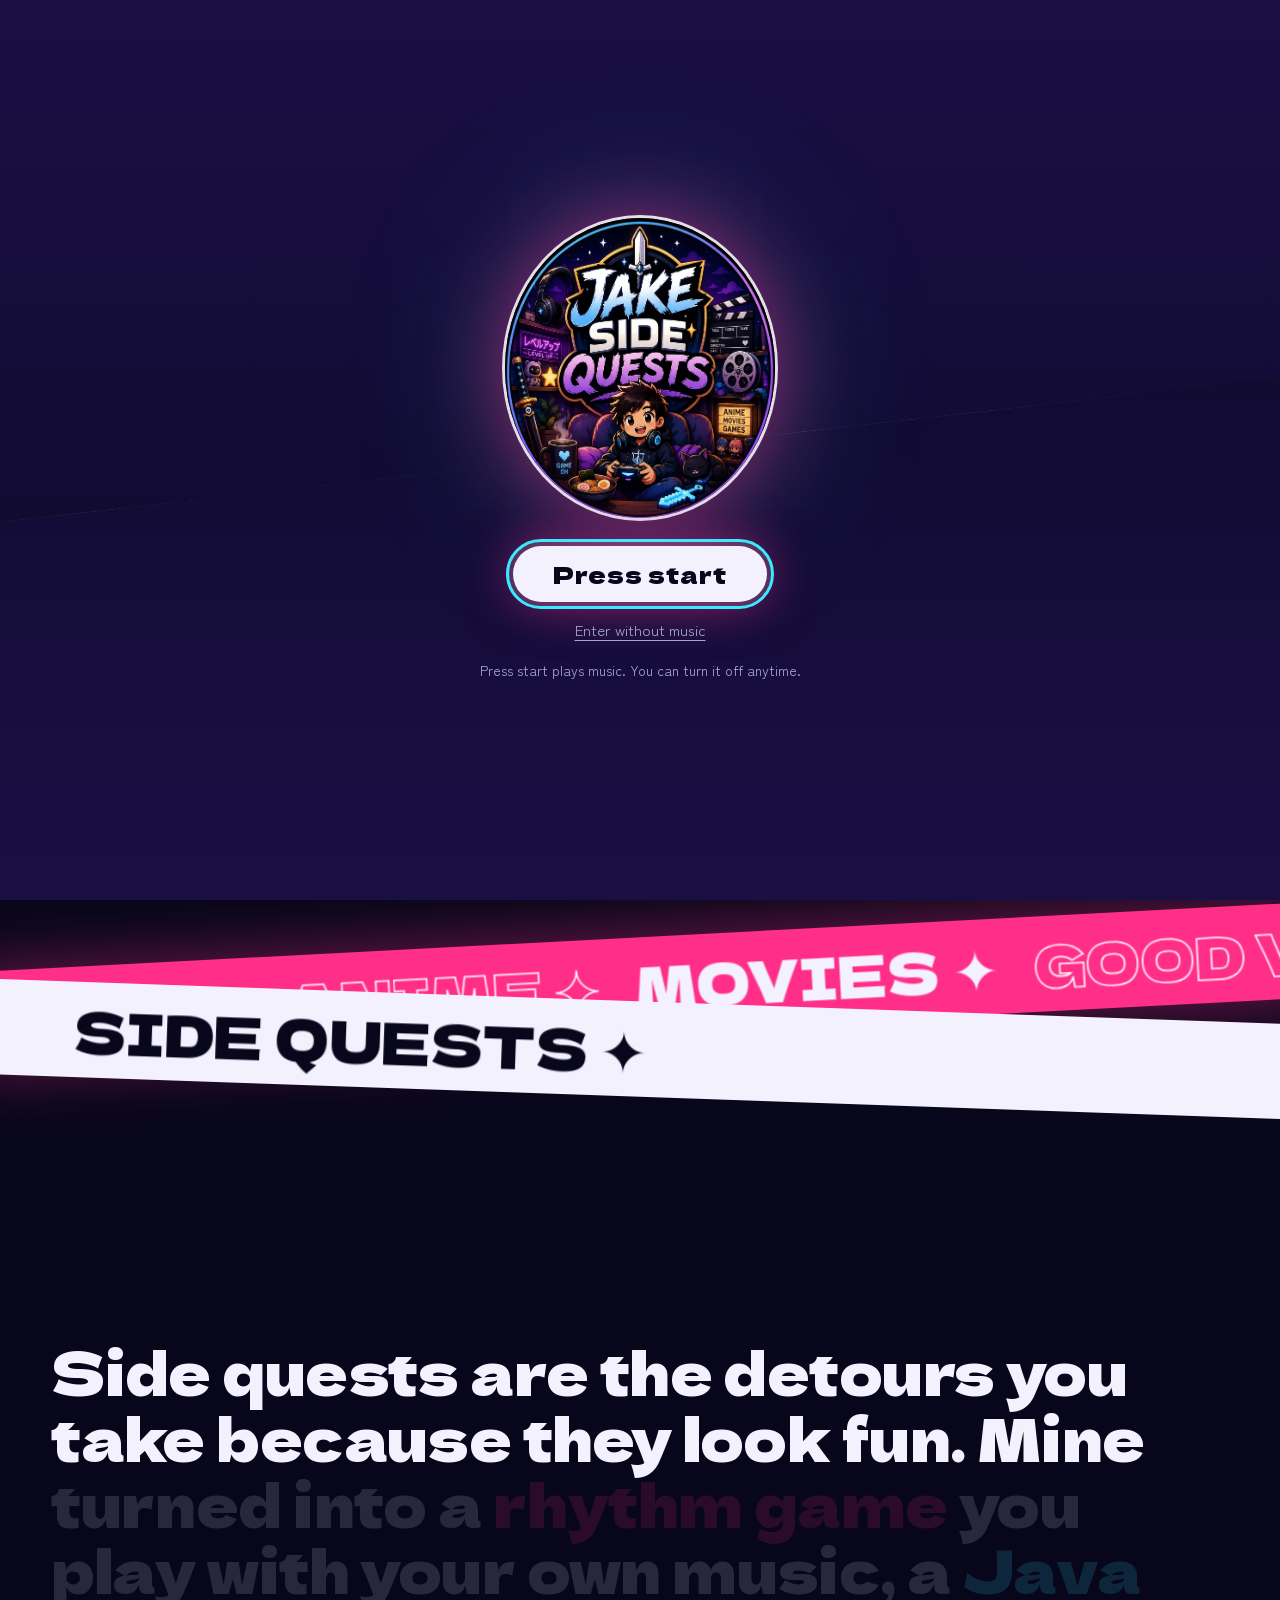
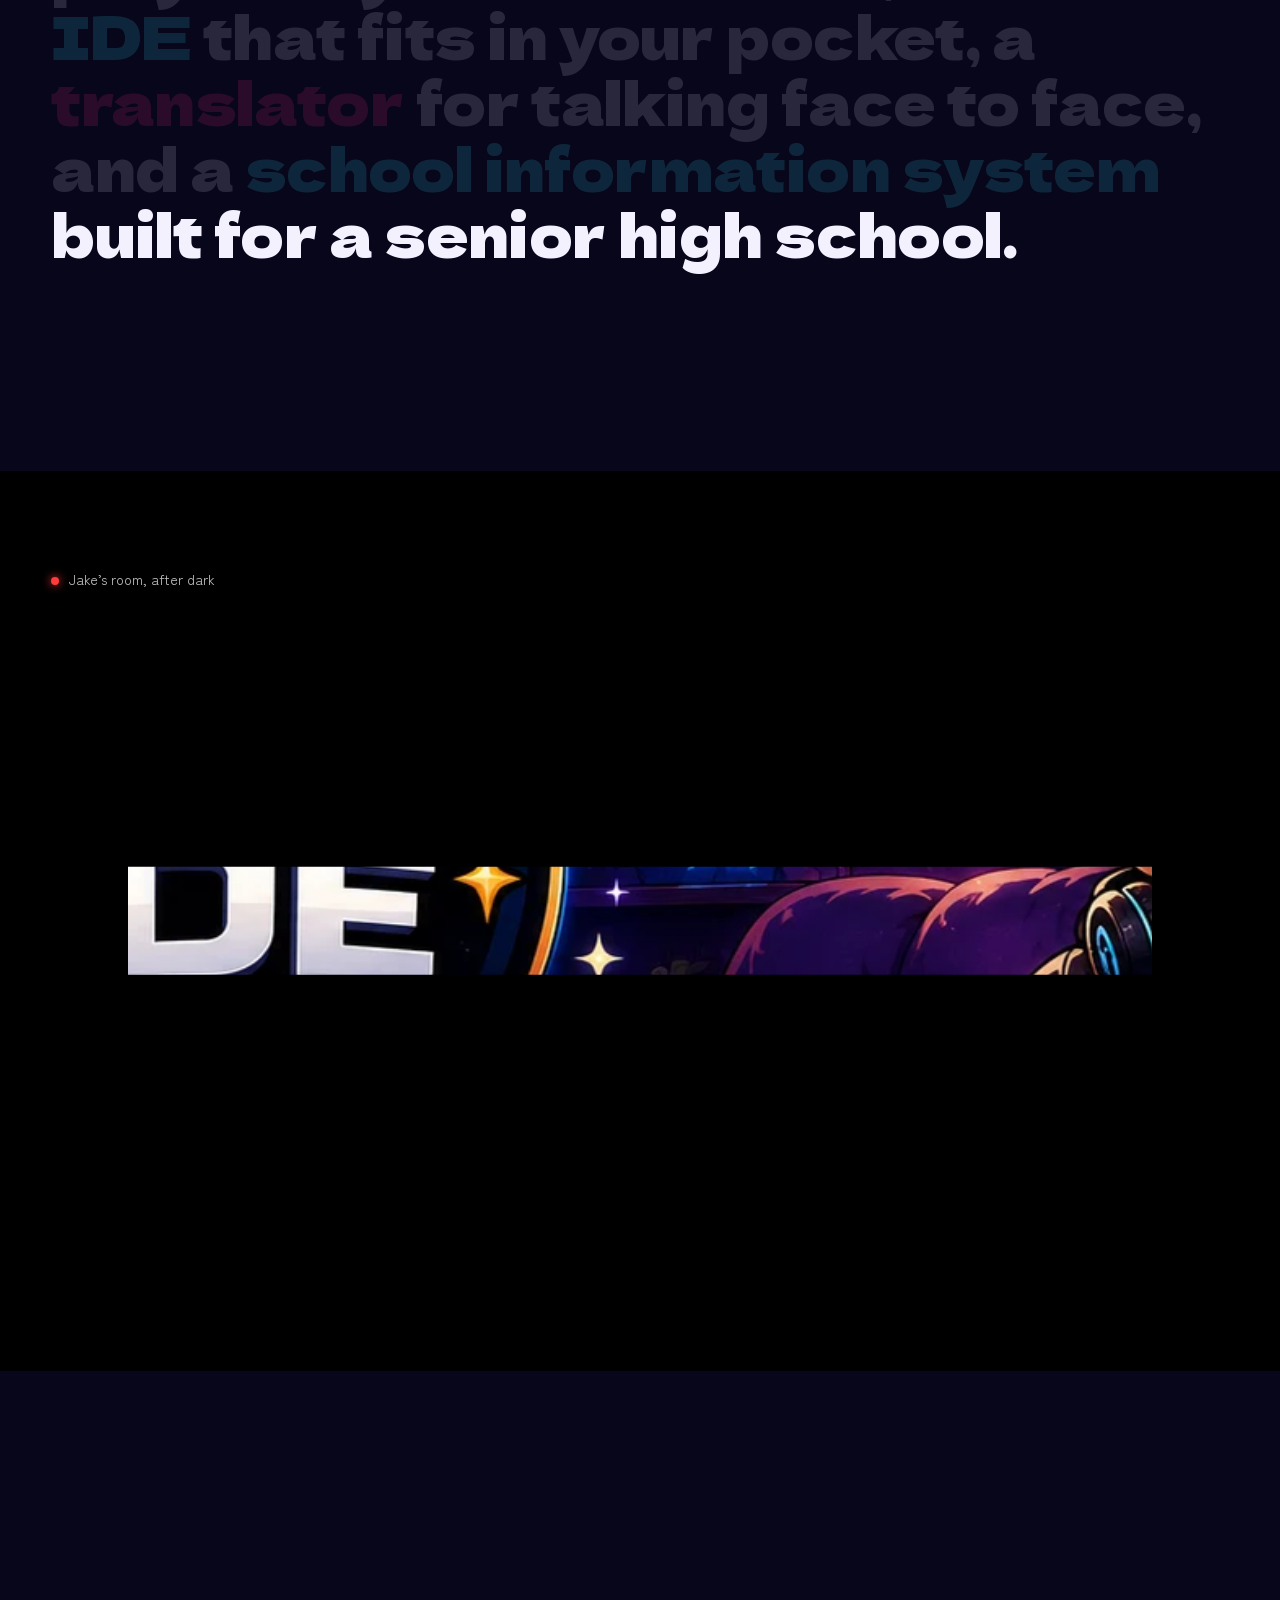
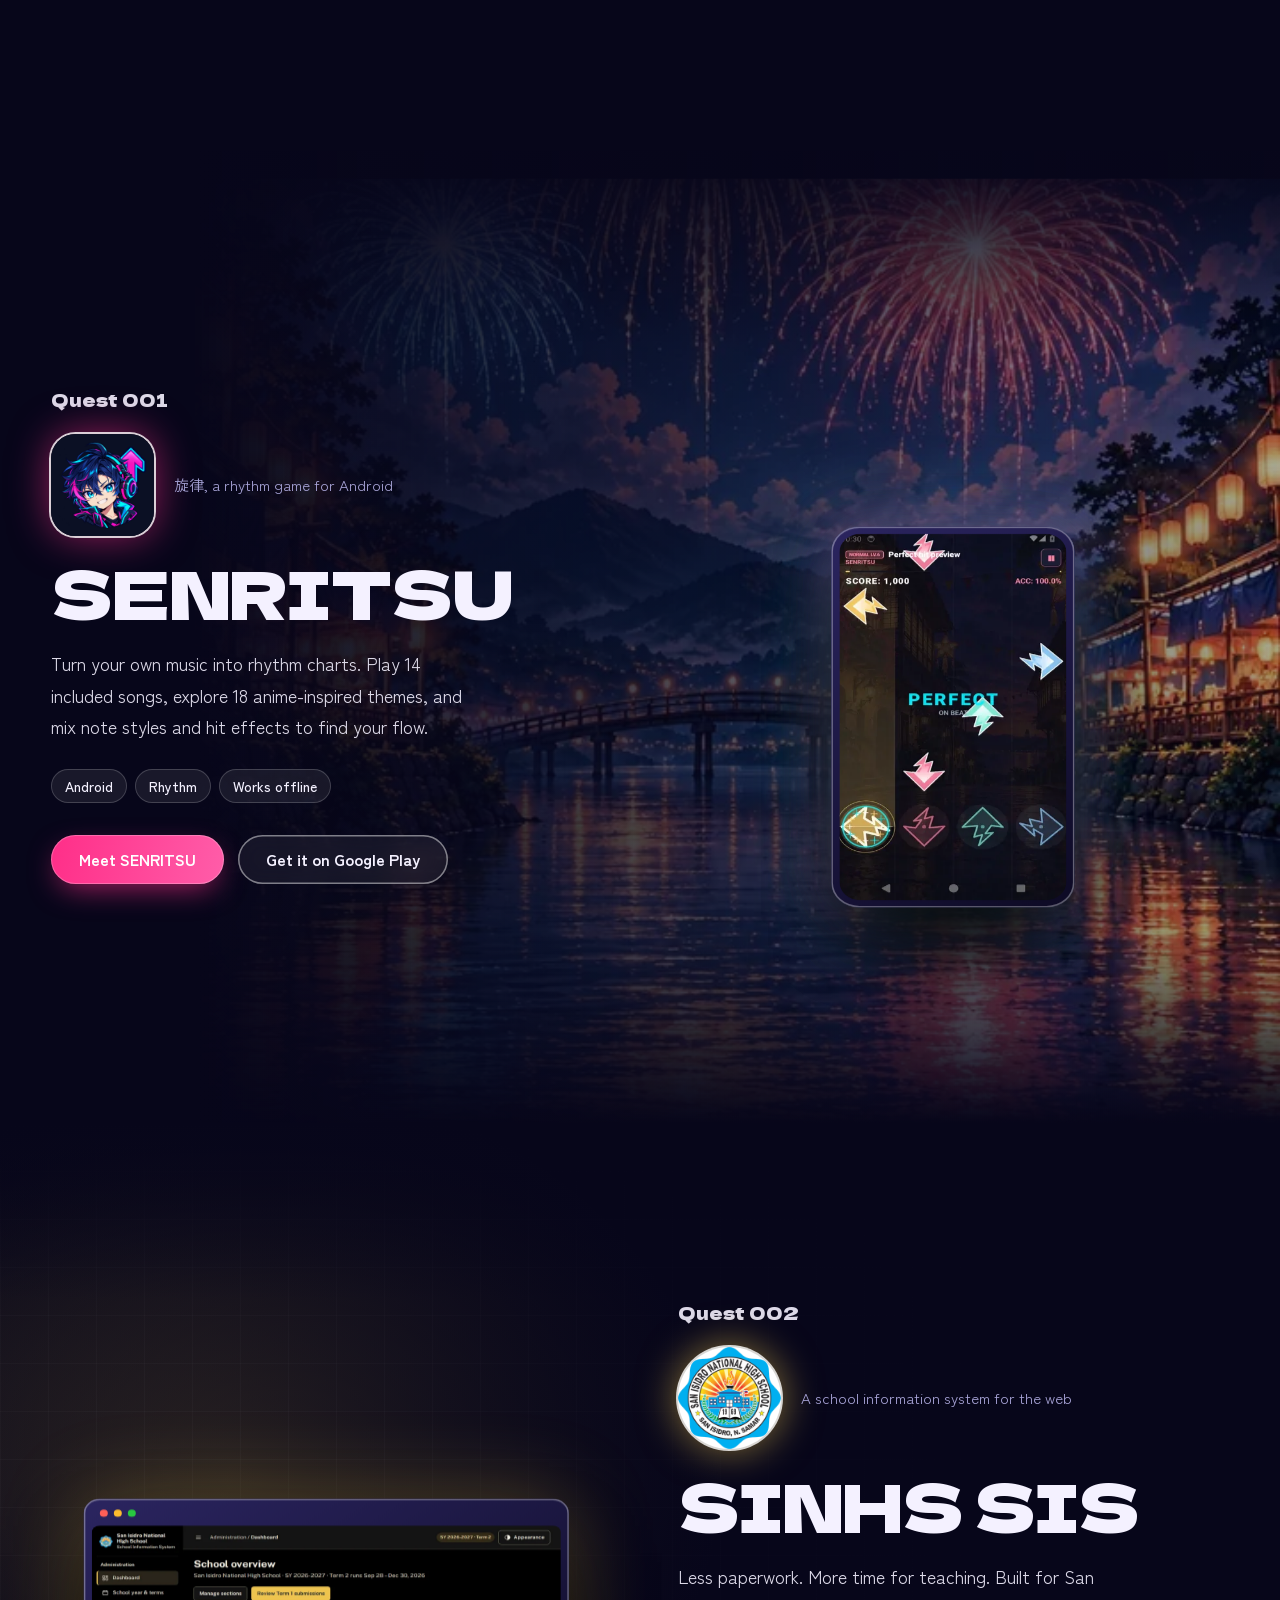
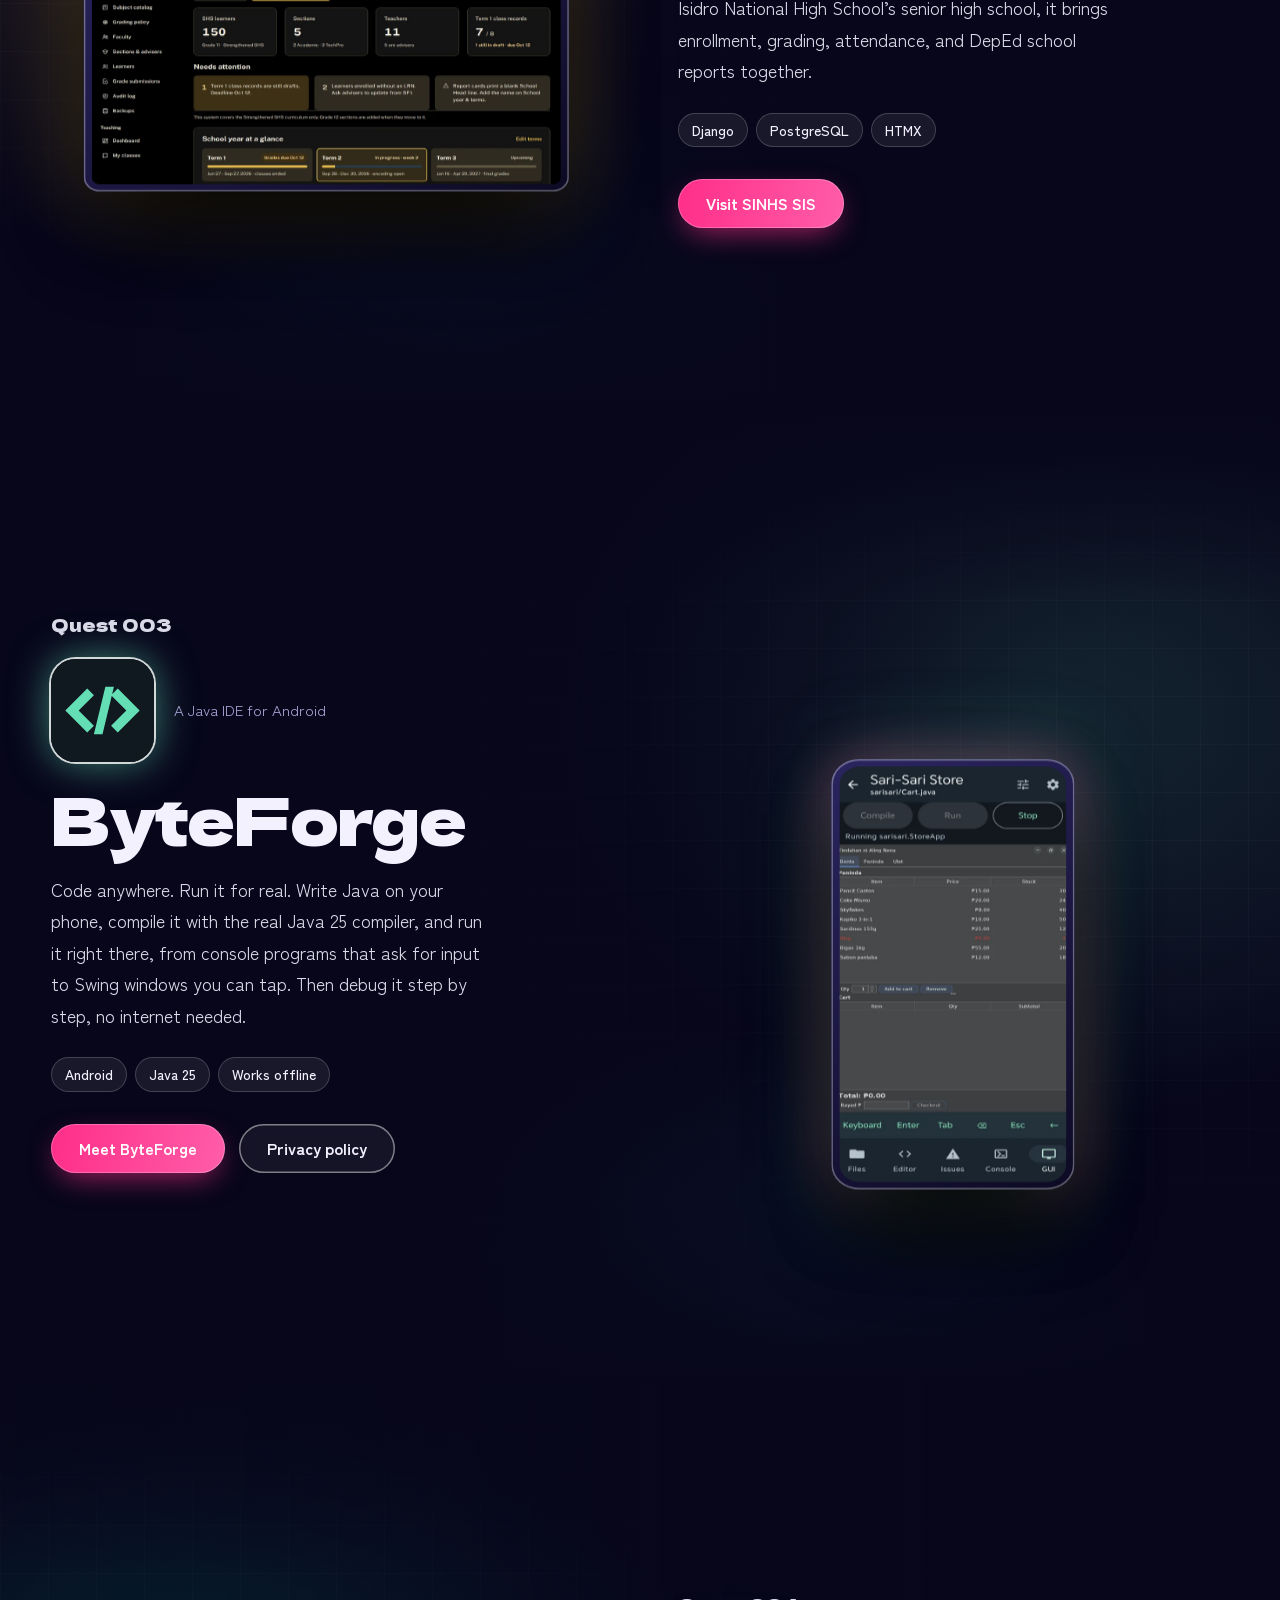
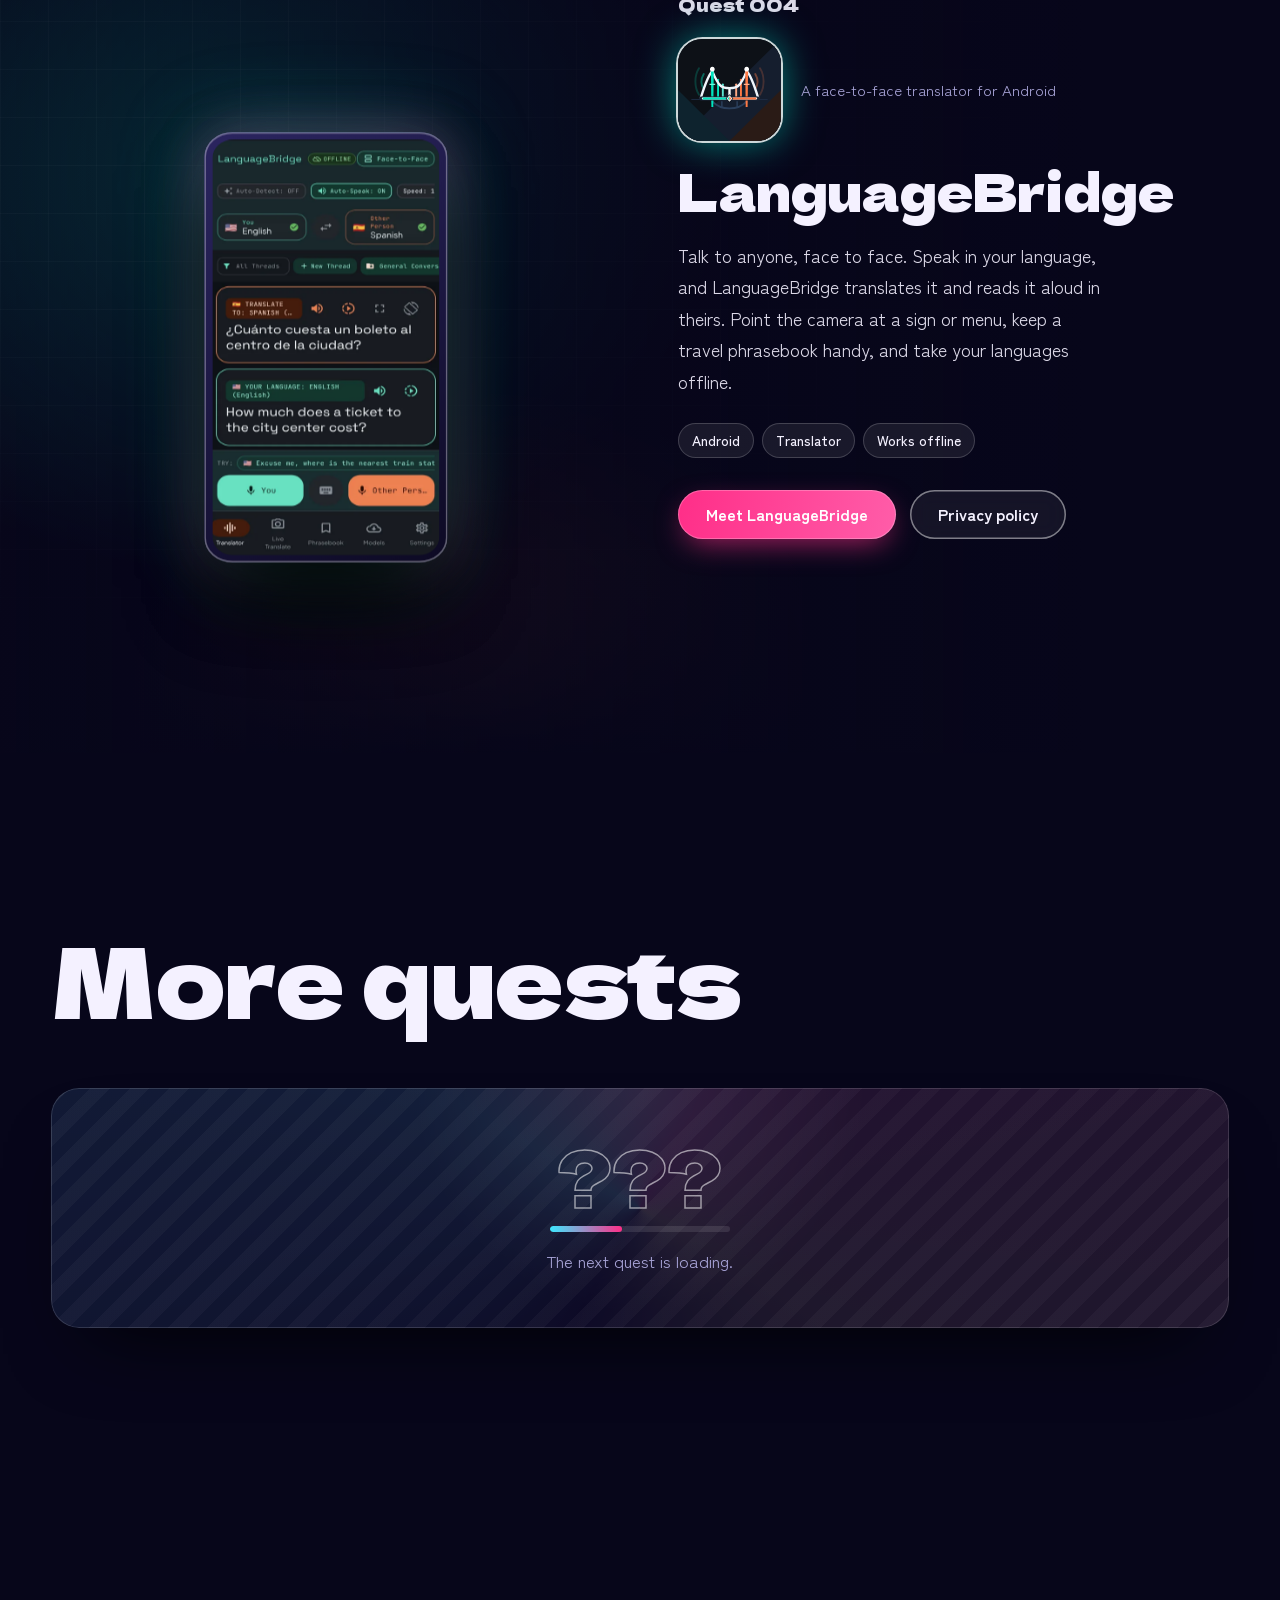
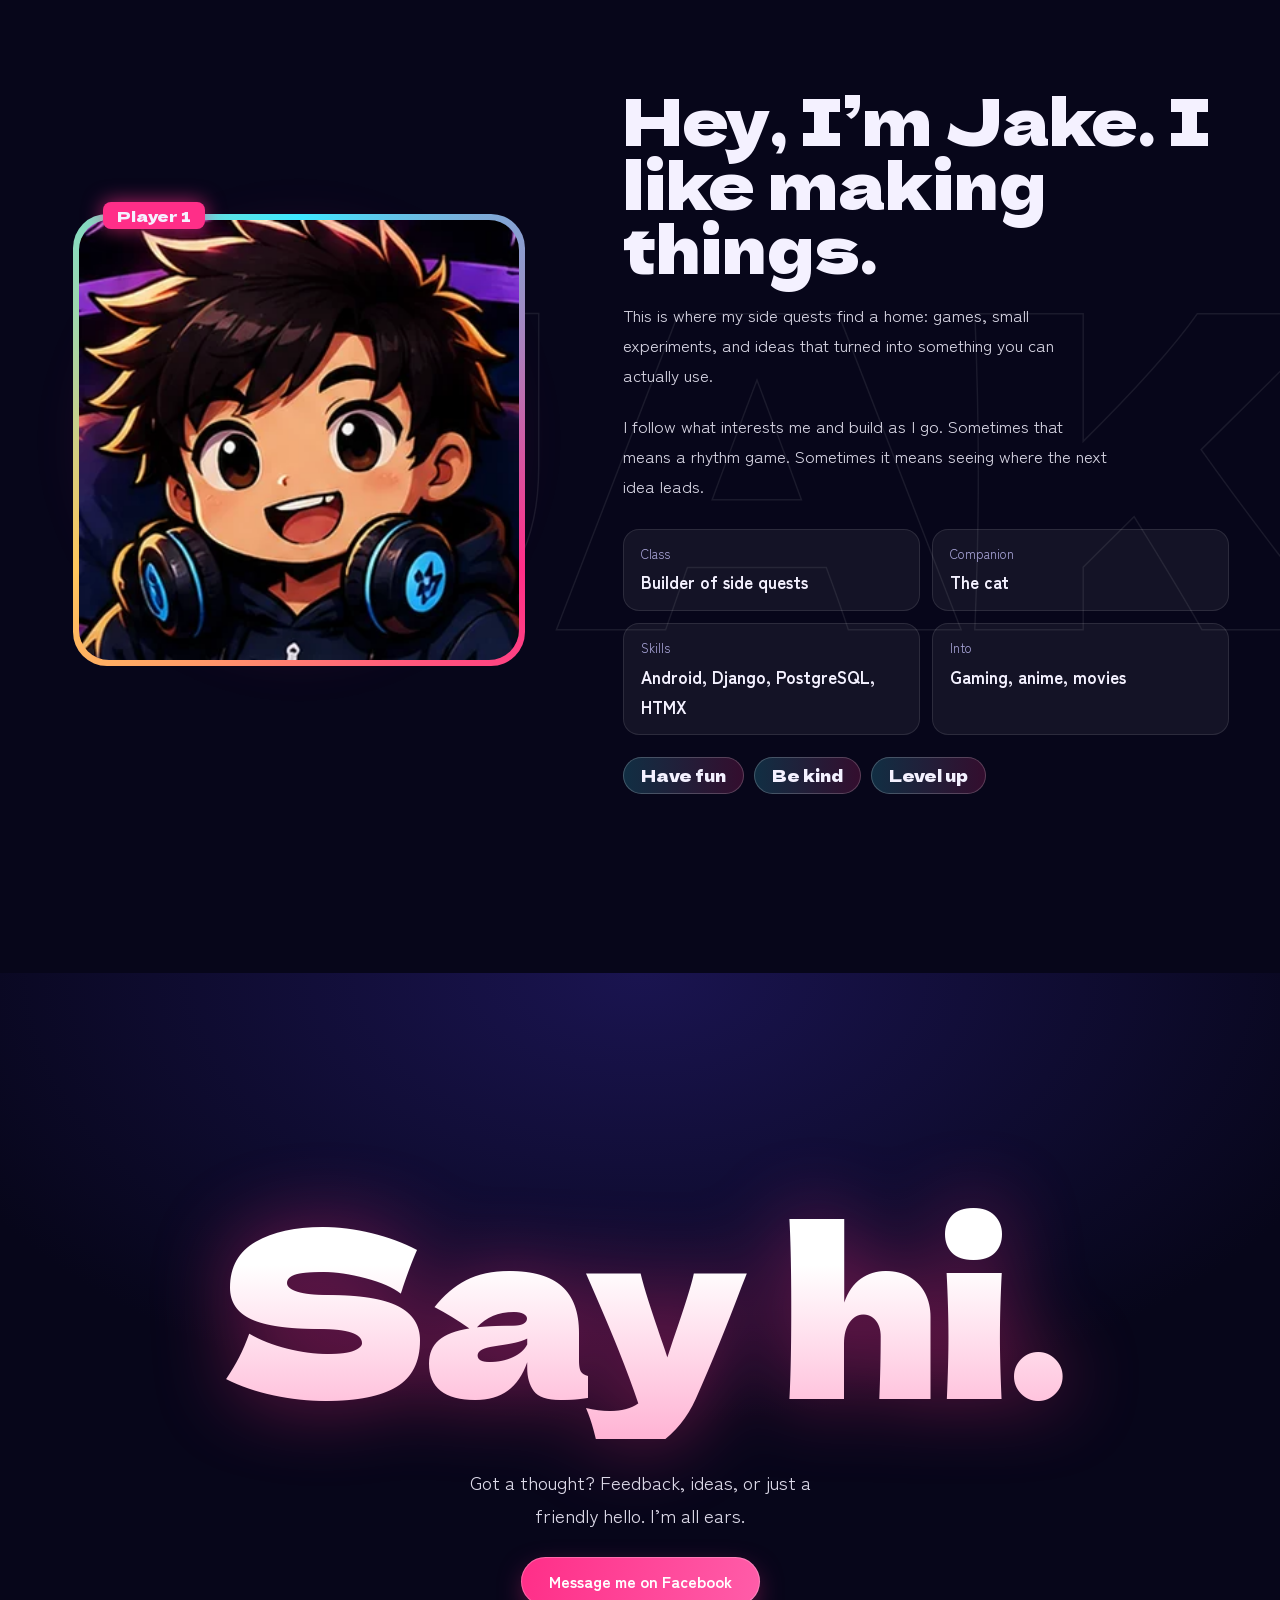
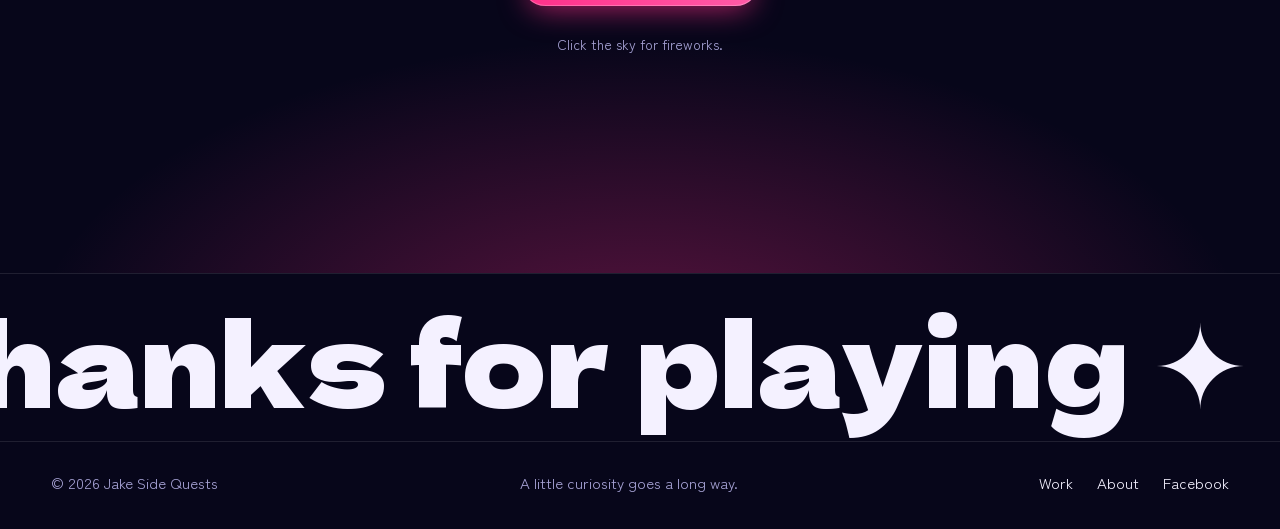
==== commit c22728aa: "Showcase every app like SENRITSU on the homepage SINHS SIS, ByteForge, and LanguageBridge each get a" ====
--- a/index.html
+++ b/index.html
@@ -120,66 +120,85 @@
     </div>
   </section>
 
-  <section class="section worlds" aria-labelledby="worlds-title" data-worlds>
-    <div class="container worlds-head">
-      <h2 id="worlds-title" class="section-title" data-reveal>Play in<br>other worlds</h2>
-      <p class="section-lede" data-reveal>SENRITSU’s themes paint Filipino, Japanese, Chinese, and Korean scenes behind every song. Here are a few.</p>
-    </div>
-    <div class="worlds-pin">
-      <div class="worlds-track" data-worlds-track>
-        <figure class="world"><img src="/assets/media/worlds/sakura_afterglow.webp" width="720" height="1080" alt="A canal at sunset lined with cherry blossoms and lantern-lit wooden houses." loading="lazy"><figcaption><strong>Sakura Afterglow</strong><span>Japanese</span></figcaption></figure>
-        <figure class="world"><img src="/assets/media/worlds/parol_fiesta.webp" width="720" height="1080" alt="A Filipino street at dusk hung with star-shaped parol lanterns." loading="lazy"><figcaption><strong>Parol Fiesta</strong><span>Filipino</span></figcaption></figure>
-        <figure class="world"><img src="/assets/media/worlds/hanabi_night.webp" width="720" height="1080" alt="Fireworks bloom over a lantern-lit riverside festival." loading="lazy"><figcaption><strong>Hanabi Night</strong><span>Japanese</span></figcaption></figure>
-        <figure class="world"><img src="/assets/media/worlds/crimson_lanterns.webp" width="720" height="1080" alt="A courtyard of red lanterns framing a round moon gate." loading="lazy"><figcaption><strong>Crimson Lanterns</strong><span>Chinese</span></figcaption></figure>
-        <figure class="world"><img src="/assets/media/worlds/palayan_dawn.webp" width="720" height="1080" alt="Rice terraces in the Cordillera mountains glowing at sunrise." loading="lazy"><figcaption><strong>Palayan Dawn</strong><span>Filipino</span></figcaption></figure>
-        <figure class="world"><img src="/assets/media/worlds/hanok_moonrise.webp" width="720" height="1080" alt="A hanok neighborhood under a full moon." loading="lazy"><figcaption><strong>Hanok Moonrise</strong><span>Korean</span></figcaption></figure>
-        <figure class="world"><img src="/assets/media/worlds/jade_waterway.webp" width="720" height="1080" alt="A jade-green canal in a water town with a stone bridge." loading="lazy"><figcaption><strong>Jade Waterway</strong><span>Chinese</span></figcaption></figure>
-        <figure class="world"><img src="/assets/media/worlds/seoul_dream.webp" width="720" height="1080" alt="A rainy hillside street overlooking a glowing city at night." loading="lazy"><figcaption><strong>Seoul Dream</strong><span>Korean</span></figcaption></figure>
-      </div>
-    </div>
-  </section>
-
-  <section class="section container" aria-labelledby="more-title">
+  <section class="section featured flip" id="sinhs" data-app="sinhs" aria-labelledby="sinhs-title">
+    <div class="app-hero-bg" aria-hidden="true"></div>
+    <div class="container featured-grid">
+      <div class="featured-copy">
+        <p class="eyebrow-num" data-reveal>Quest 002</p>
+        <div class="app-mark" data-reveal>
+          <img class="round" src="/assets/images/sinhs-logo.png" width="104" height="104" alt="" loading="lazy">
+          <p>A school information system for the web</p>
+        </div>
+        <h2 id="sinhs-title" class="glitch" data-text="SINHS SIS" data-reveal>SINHS SIS</h2>
+        <p data-reveal>Less paperwork. More time for teaching. Built for San Isidro National High School’s senior high school, it brings enrollment, grading, attendance, and DepEd school reports together.</p>
+        <ul class="chips" data-reveal><li class="chip">Django</li><li class="chip">PostgreSQL</li><li class="chip">HTMX</li></ul>
+        <div class="hero-actions" data-reveal>
+          <a class="btn btn-primary" href="https://sinhs.jakesidequests.com/" data-magnetic>Visit SINHS SIS</a>
+        </div>
+      </div>
+      <div class="browsers" data-phones aria-label="SINHS SIS screenshots">
+        <figure class="browser back"><img src="/assets/media/sinhs/teacher.webp" width="1200" height="750" alt="The teacher dashboard: classes with each term’s status, an advisory summary, and a reminder that Term 1 grades are still a draft." loading="lazy"></figure>
+        <figure class="browser front"><img src="/assets/media/sinhs/admin.webp" width="1200" height="750" alt="The administrator’s school overview in the dark theme: learner, section, and teacher counts, items that need attention, and the three terms of the school year." loading="lazy"></figure>
+      </div>
+    </div>
+  </section>
+
+  <section class="section featured" id="byteforge" data-app="byteforge" aria-labelledby="byteforge-title">
+    <div class="app-hero-bg" aria-hidden="true"></div>
+    <div class="container featured-grid">
+      <div class="featured-copy">
+        <p class="eyebrow-num" data-reveal>Quest 003</p>
+        <div class="app-mark" data-reveal>
+          <img src="/byteforge/icon.svg" width="104" height="104" alt="" loading="lazy">
+          <p>A Java IDE for Android</p>
+        </div>
+        <h2 id="byteforge-title" class="glitch" data-text="ByteForge" data-reveal>ByteForge</h2>
+        <p data-reveal>Code anywhere. Run it for real. Write Java on your phone, compile it with the real Java 25 compiler, and run it right there, from console programs that ask for input to Swing windows you can tap. Then debug it step by step, no internet needed.</p>
+        <ul class="chips" data-reveal><li class="chip">Android</li><li class="chip">Java 25</li><li class="chip">Works offline</li></ul>
+        <div class="hero-actions" data-reveal>
+          <a class="btn btn-primary" href="/byteforge/" data-magnetic>Meet ByteForge</a>
+          <a class="btn btn-ghost" href="/byteforge/privacy/" data-magnetic>Privacy policy</a>
+        </div>
+      </div>
+      <div class="phones tall" data-phones aria-label="ByteForge screenshots">
+        <figure class="phone left"><img src="/assets/media/byteforge/editor.webp" width="540" height="1080" alt="The ByteForge editor with a Java file, its code checks underlined." loading="lazy"></figure>
+        <figure class="phone right"><img src="/assets/media/byteforge/debugger.webp" width="540" height="1080" alt="The debugger stepping through a Java program, with Step into, Step over, and Step out controls." loading="lazy"></figure>
+        <figure class="phone center"><img src="/assets/media/byteforge/swing.webp" width="540" height="1080" alt="A Swing store app, Tindahan ni Aling Nena, running inside ByteForge with a product table and a cart." loading="lazy"></figure>
+      </div>
+    </div>
+  </section>
+
+  <section class="section featured flip" id="languagebridge" data-app="languagebridge" aria-labelledby="languagebridge-title">
+    <div class="app-hero-bg" aria-hidden="true"></div>
+    <div class="container featured-grid">
+      <div class="featured-copy">
+        <p class="eyebrow-num" data-reveal>Quest 004</p>
+        <div class="app-mark" data-reveal>
+          <img src="/languagebridge/icon.svg" width="104" height="104" alt="" loading="lazy">
+          <p>A face-to-face translator for Android</p>
+        </div>
+        <h2 id="languagebridge-title" class="glitch long" data-text="LanguageBridge" data-reveal>LanguageBridge</h2>
+        <p data-reveal>Talk to anyone, face to face. Speak in your language, and LanguageBridge translates it and reads it aloud in theirs. Point the camera at a sign or menu, keep a travel phrasebook handy, and take your languages offline.</p>
+        <ul class="chips" data-reveal><li class="chip">Android</li><li class="chip">Translator</li><li class="chip">Works offline</li></ul>
+        <div class="hero-actions" data-reveal>
+          <a class="btn btn-primary" href="/languagebridge/" data-magnetic>Meet LanguageBridge</a>
+          <a class="btn btn-ghost" href="/languagebridge/privacy/" data-magnetic>Privacy policy</a>
+        </div>
+      </div>
+      <div class="phones tall" data-phones aria-label="LanguageBridge screenshots">
+        <figure class="phone left"><img src="/assets/media/languagebridge/phrasebook.webp" width="540" height="1080" alt="The travel phrasebook: an English phrase with its Spanish translation and pronunciation guide." loading="lazy"></figure>
+        <figure class="phone right"><img src="/assets/media/languagebridge/live-translate.webp" width="540" height="1080" alt="Live Translate reading a Japanese question from a page of travel phrases and translating it to English." loading="lazy"></figure>
+        <figure class="phone center"><img src="/assets/media/languagebridge/face-to-face.webp" width="540" height="1080" alt="Face-to-Face mode: a Spanish translation on top for the other person and the English original below, with You and Other Person microphone buttons." loading="lazy"></figure>
+      </div>
+    </div>
+  </section>
+
+  <section class="section container next-quest" aria-labelledby="more-title">
     <h2 id="more-title" class="section-title" data-reveal>More quests</h2>
-    <div class="quest-grid">
-      <article class="holo holo-quest" data-tilt data-reveal>
-        <img class="seal" src="/assets/images/sinhs-logo.png" width="140" height="140" alt="" loading="lazy">
-        <div class="body">
-          <p class="eyebrow-num">Quest 002</p>
-          <h3>SINHS SIS</h3>
-          <p>Less paperwork. More time for teaching. A school information system built for San Isidro National High School’s senior high school, bringing enrollment, grading, attendance, and DepEd school reports together.</p>
-          <ul class="features"><li>Enrollment</li><li>Grading</li><li>Attendance</li><li>School reports</li></ul>
-          <ul class="chips"><li class="chip">Django</li><li class="chip">PostgreSQL</li><li class="chip">HTMX</li></ul>
-          <a class="btn btn-primary" href="https://sinhs.jakesidequests.com/" data-magnetic>Visit SINHS SIS</a>
-        </div>
-      </article>
-      <article class="holo holo-quest" id="byteforge" data-tilt data-reveal>
-        <img class="seal app-icon" src="/byteforge/icon.svg" width="120" height="120" alt="" loading="lazy">
-        <div class="body">
-          <p class="eyebrow-num">Quest 003</p>
-          <h3>ByteForge</h3>
-          <p>Code anywhere. Run it for real. A Java IDE for Android that compiles and runs real Java 25 on your phone, from console programs that ask for input to Swing and AWT windows you can tap, and debugs them step by step. No internet needed.</p>
-          <ul class="features"><li>Java 25 compiler</li><li>Code checks as you type</li><li>Step-through debugger</li><li>Swing and AWT windows</li></ul>
-          <ul class="chips"><li class="chip">Android</li><li class="chip">Kotlin</li><li class="chip">Works offline</li></ul>
-          <div class="hero-actions"><a class="btn btn-primary" href="/byteforge/" data-magnetic>Meet ByteForge</a><a class="btn btn-ghost" href="/byteforge/privacy/" data-magnetic>Privacy policy</a></div>
-        </div>
-      </article>
-      <article class="holo holo-quest" id="languagebridge" data-tilt data-reveal>
-        <img class="seal app-icon" src="/languagebridge/icon.svg" width="120" height="120" alt="" loading="lazy">
-        <div class="body">
-          <p class="eyebrow-num">Quest 004</p>
-          <h3>LanguageBridge</h3>
-          <p>Talk to anyone, face to face. Speak and LanguageBridge translates it and reads it aloud for the other person. Point the camera at a sign or menu, keep a travel phrasebook handy, and download languages to translate without a connection.</p>
-          <ul class="features"><li>Face-to-face mode</li><li>Camera translation</li><li>Travel phrasebook</li><li>Offline languages</li></ul>
-          <ul class="chips"><li class="chip">Android</li><li class="chip">Kotlin</li><li class="chip">ML Kit</li></ul>
-          <div class="hero-actions"><a class="btn btn-primary" href="/languagebridge/" data-magnetic>Meet LanguageBridge</a><a class="btn btn-ghost" href="/languagebridge/privacy/" data-magnetic>Privacy policy</a></div>
-        </div>
-      </article>
-      <div class="holo locked" data-tilt data-reveal>
-        <h3>???</h3>
-        <div class="loading-bar" aria-hidden="true"><i></i></div>
-        <p>The next quest is loading.</p>
-      </div>
+    <div class="holo locked" data-tilt data-reveal>
+      <h3>???</h3>
+      <div class="loading-bar" aria-hidden="true"><i></i></div>
+      <p>The next quest is loading.</p>
     </div>
   </section>
 
--- a/assets/site.css
+++ b/assets/site.css
@@ -298,6 +298,20 @@
 .phone.left { z-index: 2; transform: translateX(calc(var(--off) * -1 * var(--spread))) rotateY(calc(18deg * var(--spread))) rotateZ(calc(-6deg * var(--spread))) scale(calc(1 - .14 * var(--spread))); }
 .phone.right { z-index: 2; transform: translateX(calc(var(--off) * var(--spread))) rotateY(calc(-18deg * var(--spread))) rotateZ(calc(6deg * var(--spread))) scale(calc(1 - .14 * var(--spread))); }
 
+/* Web apps get two overlapping browser windows; --spread moves them apart like the phone fan */
+.browsers { position: relative; height: clamp(380px, 36vw, 500px); perspective: 1400px; --spread: 1; }
+.browser {
+  position: absolute; left: 50%; top: 50%; width: 88%;
+  translate: -50% -50%;
+  padding: 30px 8px 8px; border-radius: 16px;
+  background: linear-gradient(145deg, #2b2560, #0d0a24);
+  box-shadow: inset 0 0 0 1.5px rgb(255 255 255 / .25), 0 40px 80px -20px rgb(0 0 0 / .8);
+}
+.browser::before { content: ""; position: absolute; top: 12px; left: 16px; width: 8px; height: 8px; border-radius: 50%; background: #ff5f57; box-shadow: 14px 0 #febc2e, 28px 0 #28c840; }
+.browser img { display: block; width: 100%; height: auto; border-radius: 8px; }
+.browser.back { transform: translate(calc(8% * var(--spread)), calc(-16% * var(--spread))) rotateY(calc(-12deg * var(--spread))) scale(calc(1 - .1 * var(--spread))); }
+.browser.front { z-index: 2; transform: translate(calc(-6% * var(--spread)), calc(14% * var(--spread))) rotateY(calc(-6deg * var(--spread))); box-shadow: inset 0 0 0 1.5px rgb(255 255 255 / .35), 0 50px 100px -20px rgb(0 0 0 / .9), 0 0 90px color-mix(in srgb, var(--app, var(--cyan)) 30%, transparent); }
+
 /* ---------- Worlds: sideways gallery ---------- */
 
 .worlds { overflow: hidden; }
@@ -326,7 +340,6 @@
 
 /* ---------- Holo cards ---------- */
 
-.quest-grid { display: grid; grid-template-columns: repeat(2, minmax(0, 1fr)); gap: 28px; margin-top: clamp(40px, 5vw, 64px); }
 .holo {
   position: relative;
   border-radius: 28px;
@@ -351,14 +364,7 @@
 .holo:hover { box-shadow: inset 0 0 0 1px rgb(255 255 255 / .28), 0 50px 100px -40px rgb(0 0 0 / 1), 0 0 60px rgb(61 232 255 / .15); }
 .holo h3 { font: 400 clamp(2rem, 4vw, 3.2rem)/1 var(--display); }
 .holo p { max-width: 52ch; color: rgb(244 241 255 / .88); }
-.holo-quest { display: grid; gap: 28px; align-content: start; }
-.holo-quest .seal { width: clamp(88px, 8vw, 120px); border-radius: 50%; background: #fff; box-shadow: 0 0 0 4px rgb(255 255 255 / .2), 0 0 40px rgb(61 232 255 / .35); }
-.holo-quest .seal.app-icon { border-radius: 24%; background: none; box-shadow: 0 0 0 1px rgb(255 255 255 / .18), 0 0 40px rgb(61 232 255 / .3); }
-.holo-quest .body { display: grid; gap: 18px; justify-items: start; }
-.holo-quest .hero-actions { justify-content: start; margin-top: 0; }
-.holo-quest ul.features { list-style: none; margin: 0; padding: 0; display: flex; flex-wrap: wrap; gap: 8px 22px; }
-.holo-quest ul.features li { display: flex; align-items: center; gap: 8px; font-weight: 500; }
-.holo-quest ul.features li::before { content: ""; width: 8px; height: 8px; border-radius: 2px; background: var(--cyan); box-shadow: 0 0 8px var(--cyan); transform: rotate(45deg); }
+.next-quest .locked { margin-top: clamp(40px, 5vw, 64px); min-height: 240px; }
 .locked { display: grid; place-content: center; justify-items: center; gap: 14px; text-align: center; min-height: 320px; background: repeating-linear-gradient(135deg, rgb(255 255 255 / .03) 0 14px, transparent 14px 28px), #0d0a26; }
 .locked h3 { font-size: clamp(3rem, 6vw, 4.5rem); color: transparent; -webkit-text-stroke: 1.5px rgb(255 255 255 / .55); }
 .locked p { color: var(--mist); }
@@ -514,12 +520,28 @@
 .detail-grid h3 { font-size: clamp(1.6rem, 3vw, 2.2rem); }
 
 /* App pages (ByteForge, LanguageBridge): each app's own icon colors take the place of SENRITSU's worlds */
-[data-page="byteforge"] { --app: #64dfb5; --app-2: #3de8ff; }
-[data-page="languagebridge"] { --app: #00e0c0; --app-2: #ff7a45; }
-/* LanguageBridge is a long word for the hero title; scale it down so it fits beside the phones */
-[data-page="languagebridge"] .game-hero .glitch { font-size: clamp(1.7rem, 8.8vw, 3.6rem); }
+[data-page="byteforge"], [data-app="byteforge"] { --app: #64dfb5; --app-2: #3de8ff; }
+[data-page="languagebridge"], [data-app="languagebridge"] { --app: #00e0c0; --app-2: #ff7a45; }
+[data-app="sinhs"] { --app: #f2c94c; --app-2: #2f8fa8; }
+/* A long title such as LanguageBridge: smaller, so it fits beside the screenshots */
+.glitch.long { font-size: clamp(1.7rem, 8.8vw, 3.6rem); }
 @media (min-width: 1001px) {
-  [data-page="languagebridge"] .game-hero .glitch { font-size: clamp(2.4rem, 4.3vw, 4.4rem); }
+  .glitch.long { font-size: clamp(2.4rem, 4vw, 4.4rem); }
+}
+/* Homepage app showcases: SENRITSU's layout, with the app's colors in place of a world */
+.featured[data-app] .app-mark img { box-shadow: 0 0 0 2px rgb(255 255 255 / .8), 0 0 40px color-mix(in srgb, var(--app) 60%, transparent); }
+.featured[data-app] .phone.center { box-shadow: inset 0 0 0 1.5px rgb(255 255 255 / .35), 0 50px 100px -20px rgb(0 0 0 / .9), 0 0 90px color-mix(in srgb, var(--app) 35%, transparent); }
+.app-mark img.round { border-radius: 50%; background: #fff; }
+.featured.flip::before { background: linear-gradient(270deg, var(--ink) 15%, rgb(7 6 26 / .7) 55%, rgb(7 6 26 / .35)), linear-gradient(180deg, var(--ink), transparent 20%, transparent 80%, var(--ink)); }
+.featured.flip .app-hero-bg {
+  background:
+    radial-gradient(55vw 45vw at 18% 40%, color-mix(in srgb, var(--app) 26%, transparent), transparent 70%),
+    radial-gradient(40vw 35vw at 38% 95%, color-mix(in srgb, var(--app-2) 18%, transparent), transparent 70%),
+    var(--ink);
+}
+.featured.flip .app-hero-bg::after { -webkit-mask-image: radial-gradient(ellipse at 25% 40%, #000, transparent 65%); mask-image: radial-gradient(ellipse at 25% 40%, #000, transparent 65%); }
+@media (min-width: 1001px) {
+  .featured.flip .featured-copy { order: 2; }
 }
 .app-hero-bg {
   position: absolute; inset: 0; z-index: -2;
@@ -599,7 +621,6 @@
 @media (max-width: 1000px) {
   .demo { width: min(100%, 22.5rem, max(240px, calc(86svh * 9 / 16 + 20px))); }
   .featured-grid, .player-grid, .game-hero-grid { grid-template-columns: 1fr; }
-  .quest-grid { grid-template-columns: 1fr; }
   .feature-grid { grid-template-columns: repeat(2, minmax(0, 1fr)); }
   .screens { grid-template-columns: repeat(2, minmax(0, 1fr)); }
   .policy-layout { grid-template-columns: 1fr; }
@@ -616,6 +637,7 @@
   .cutscene-frame img { object-position: 74% 50%; }
   .feature-grid, .detail-grid, .stats { grid-template-columns: 1fr; }
   .phones { height: 420px; }
+  .browsers { height: 300px; }
   .phone { width: 170px; }
   .phones { --off: 52%; }
 }
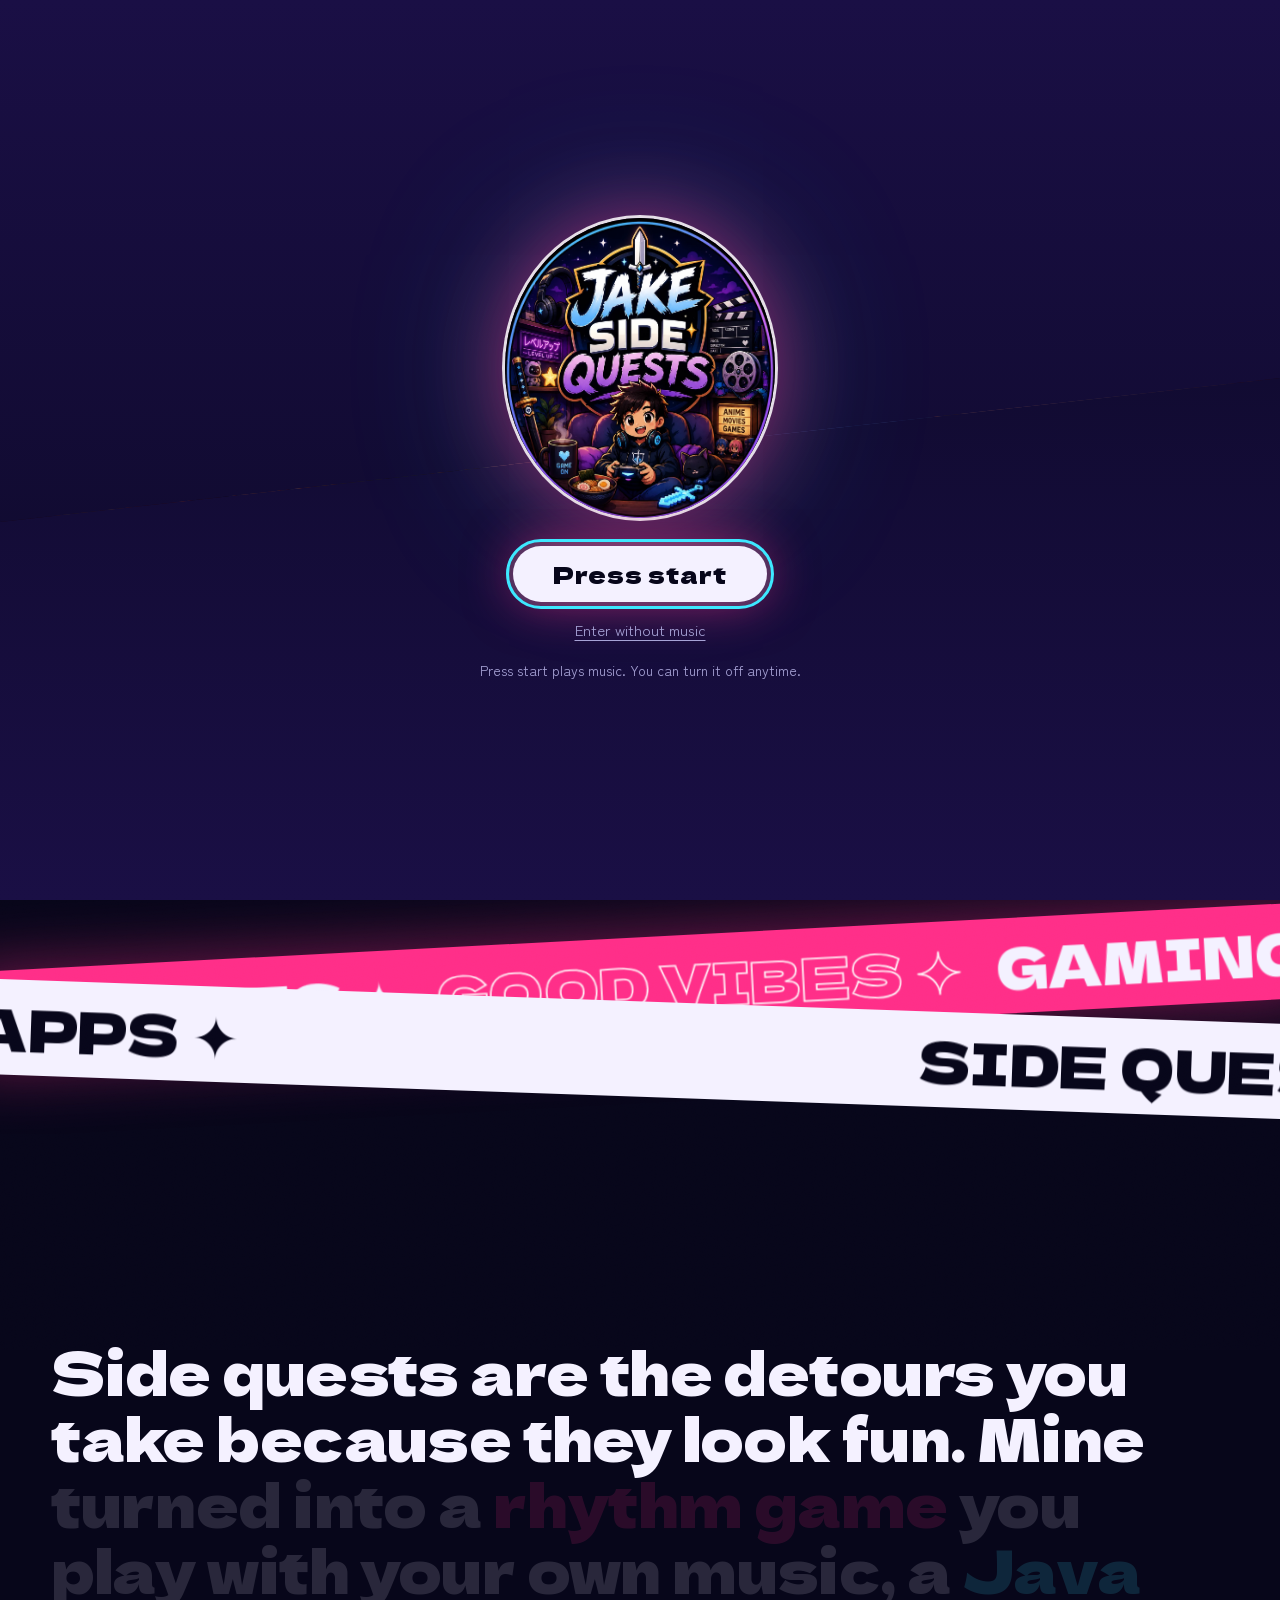
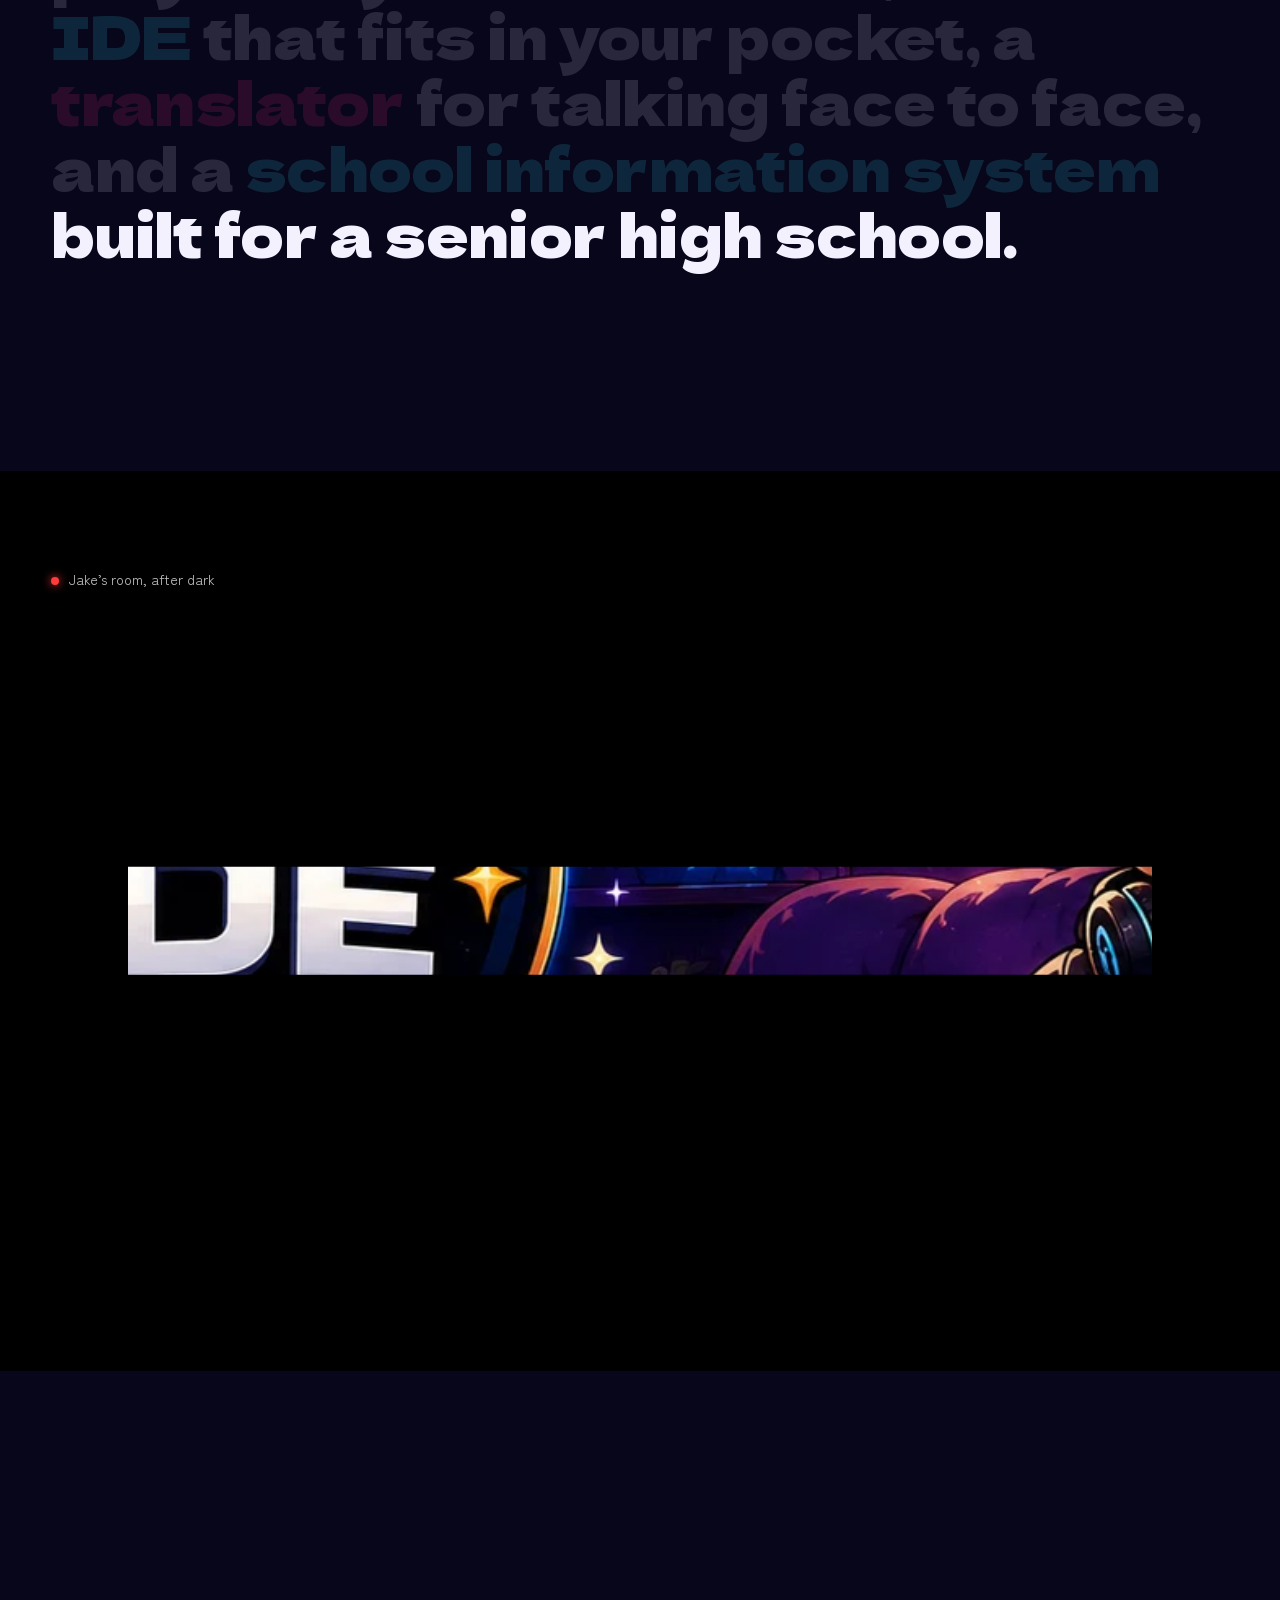
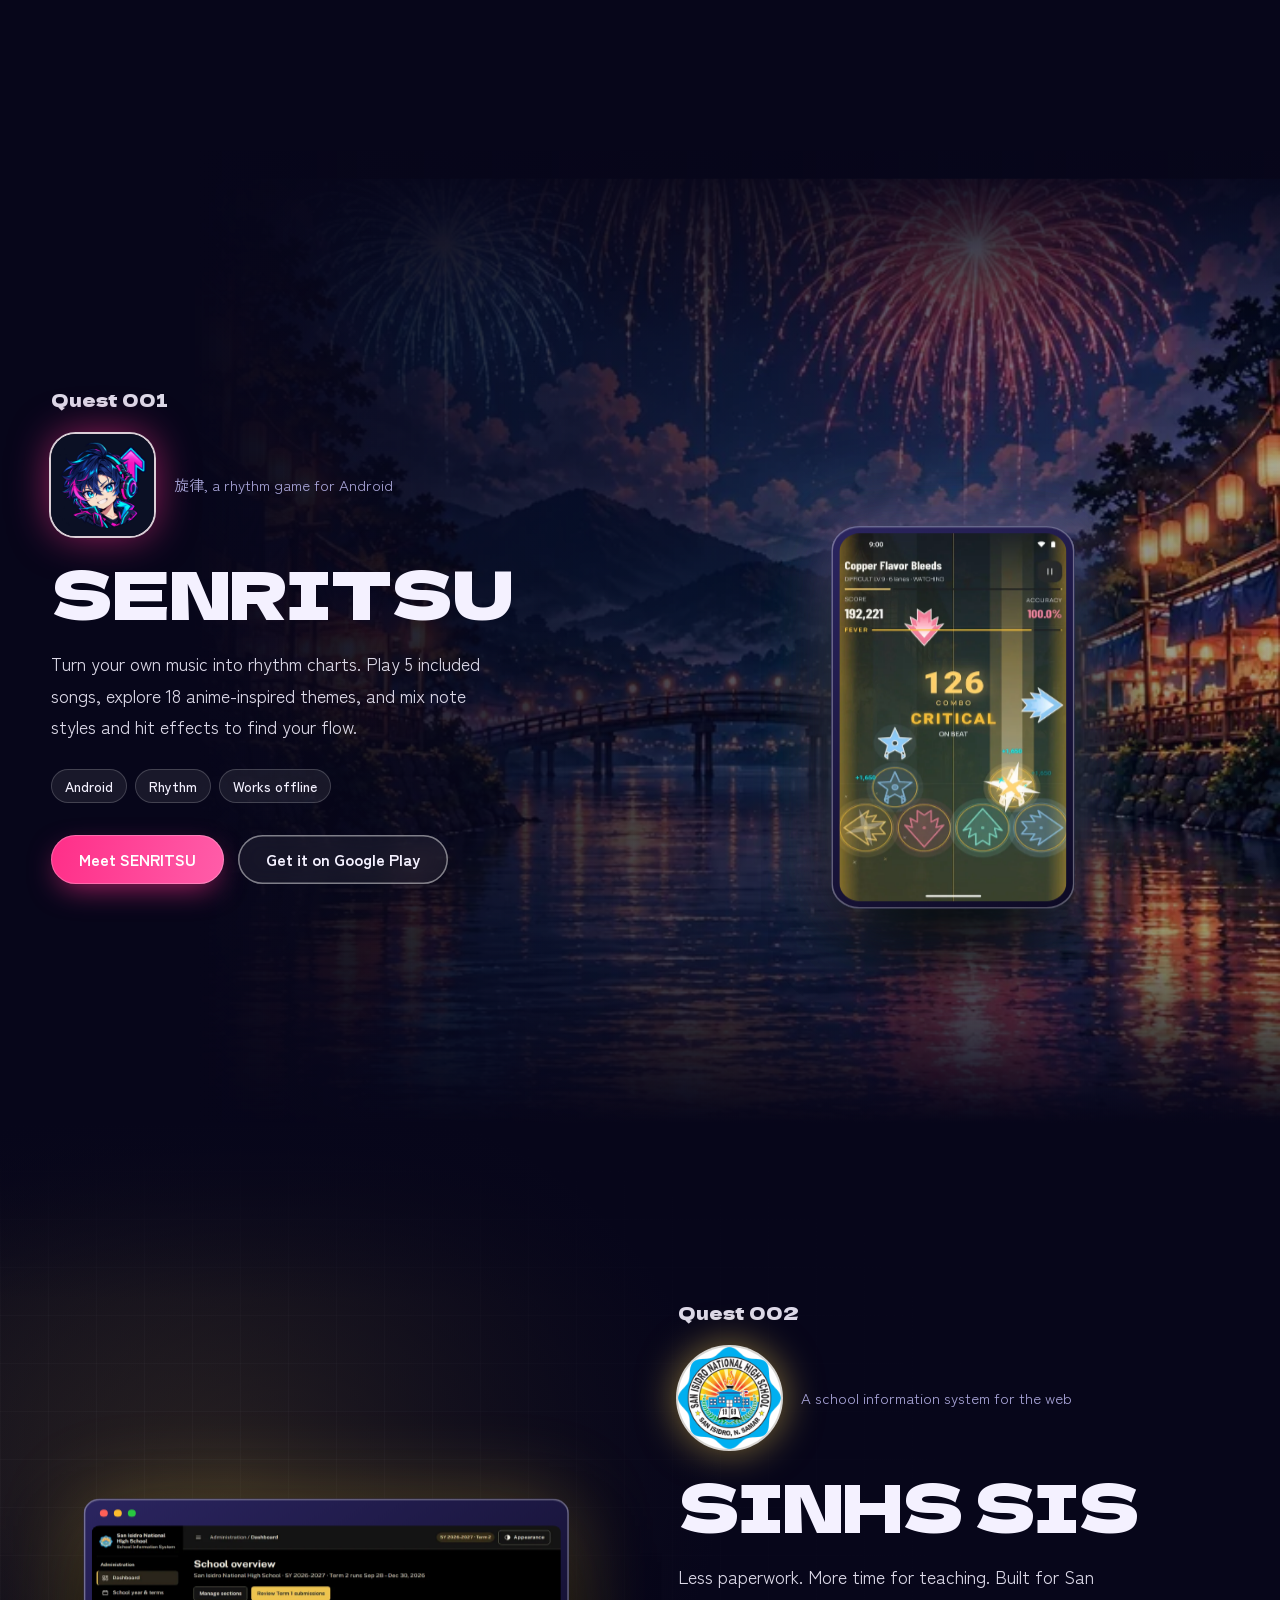
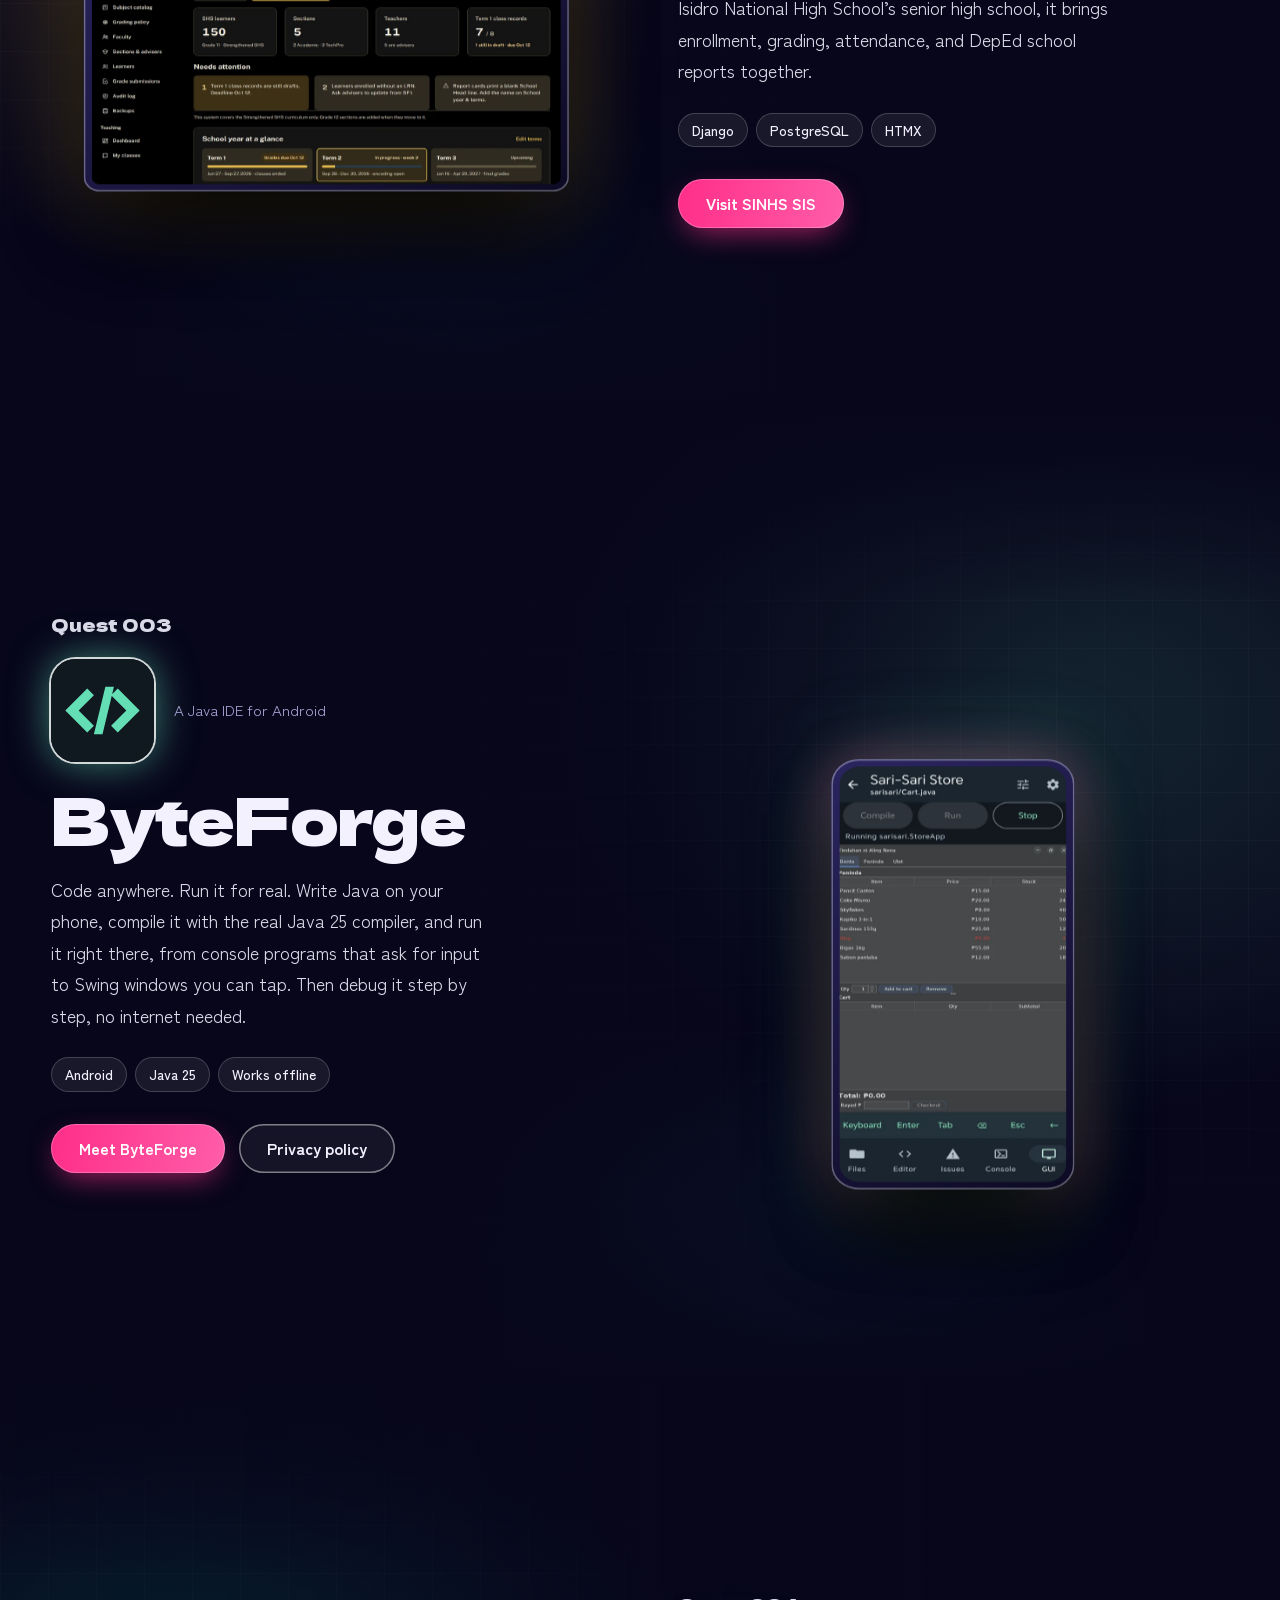
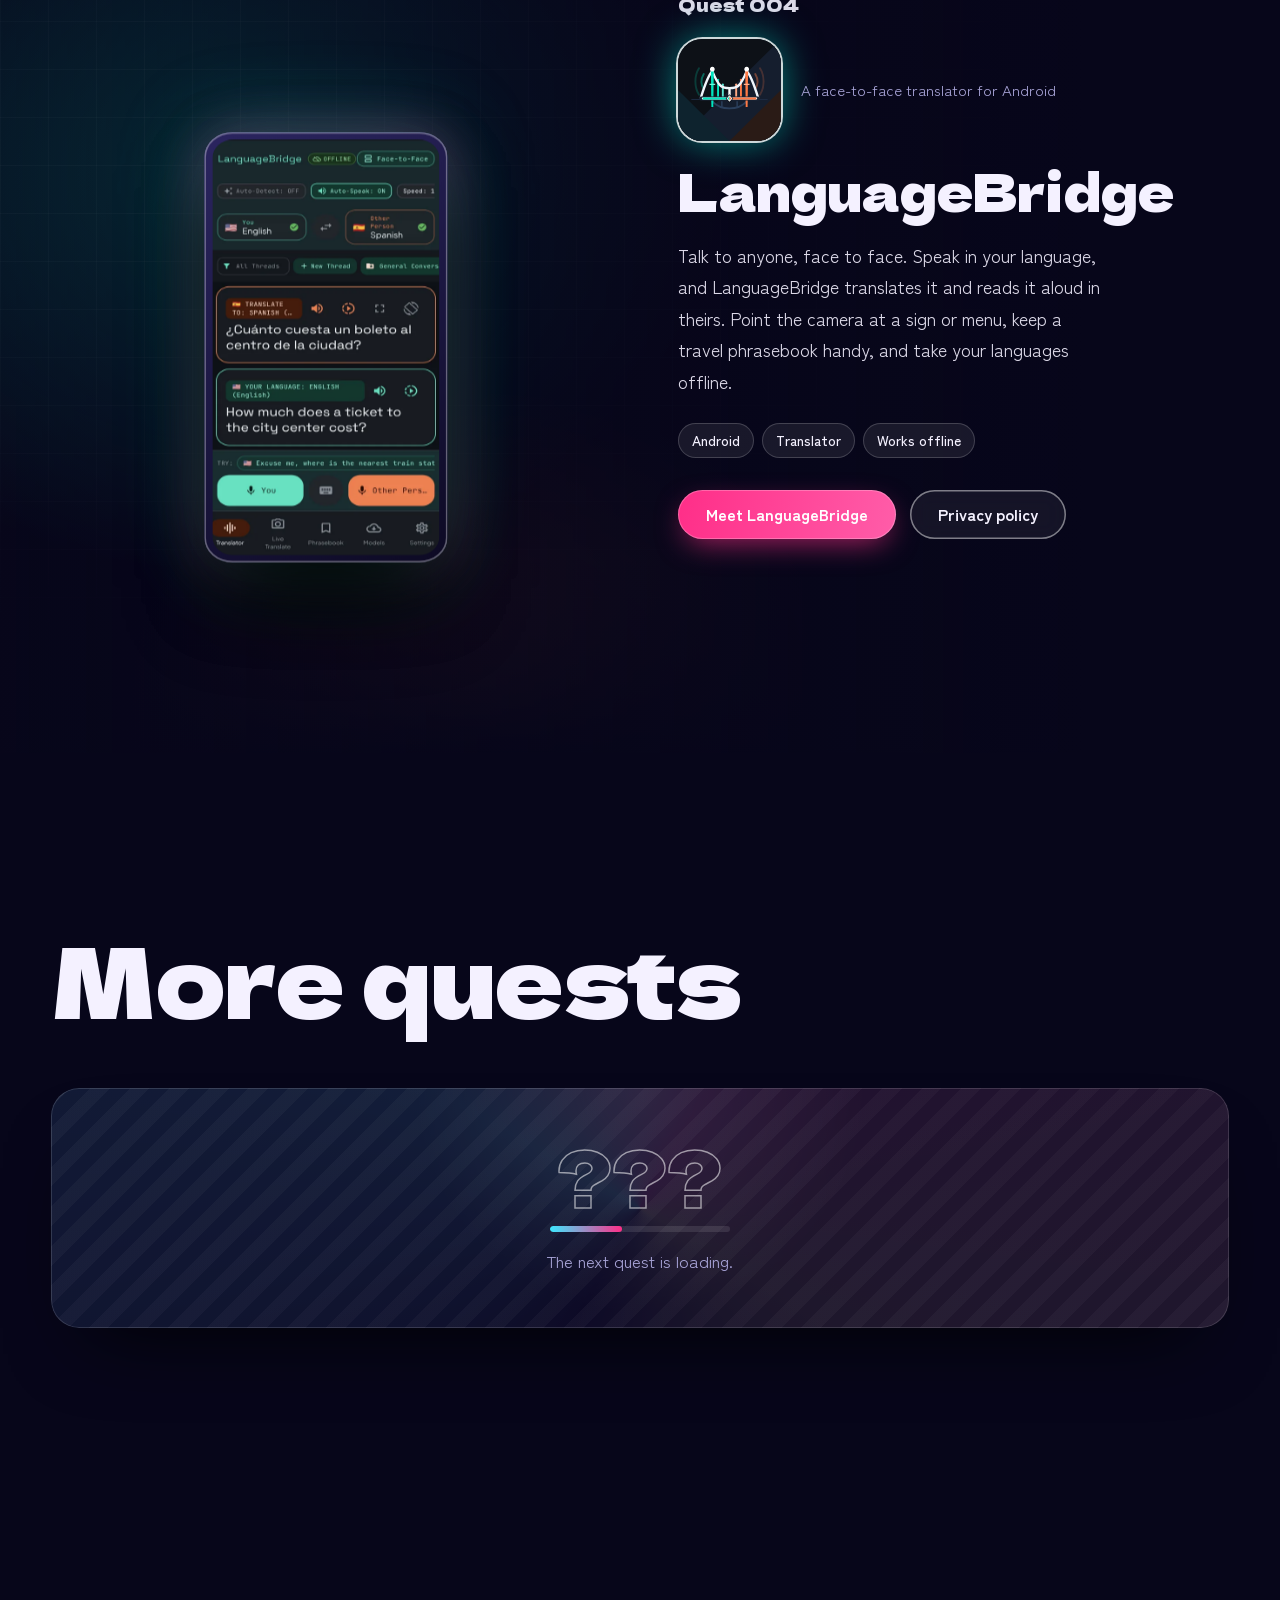
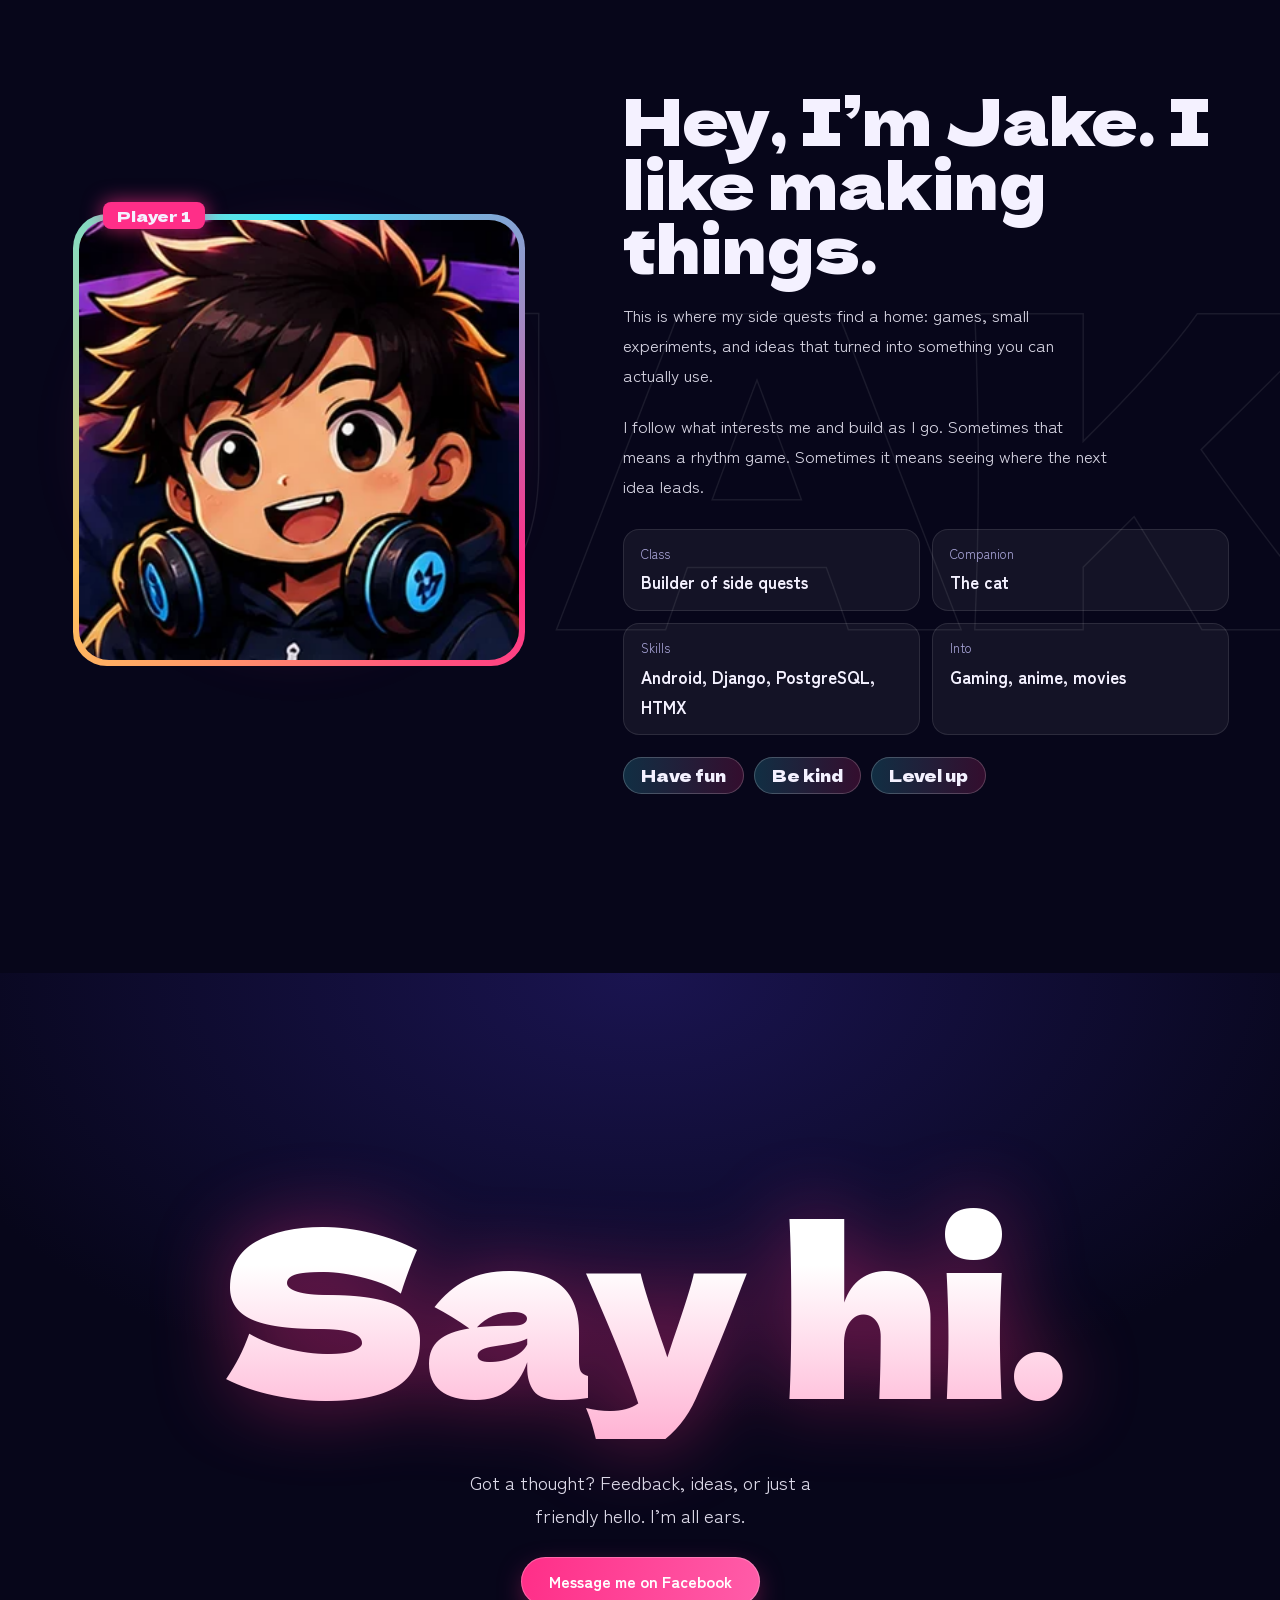
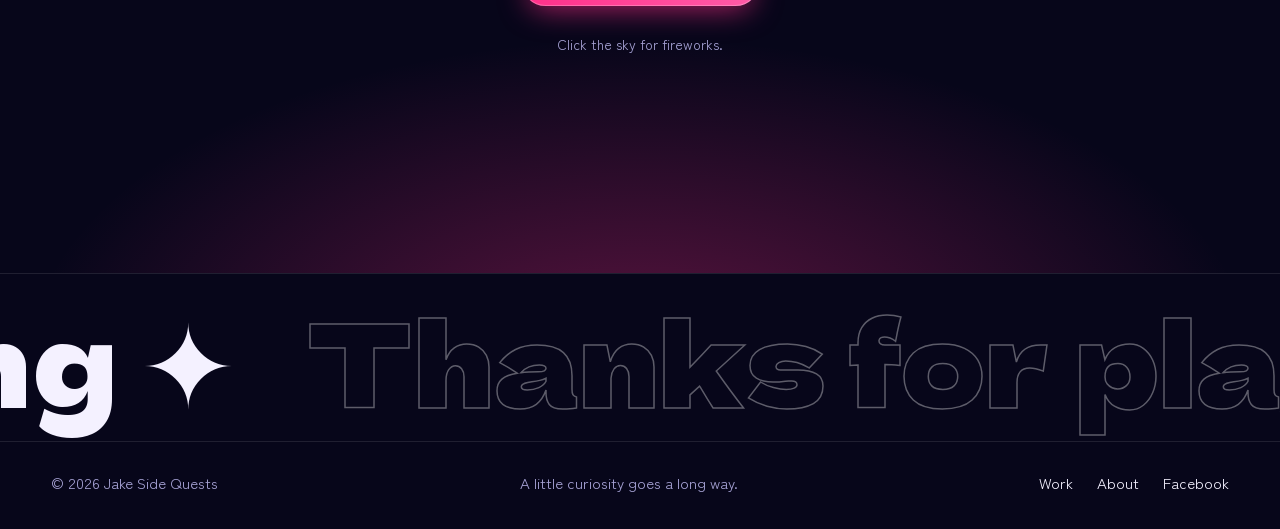
==== commit 982148a8: "Update SENRITSU to 1.7.0: 6 lanes, five songs, and new screenshots Co-Authored-By: Claude Opus 5.5 <" ====
--- a/index.html
+++ b/index.html
@@ -104,7 +104,7 @@
         </div>
         <h2 id="senritsu-title" class="glitch" data-text="SENRITSU" data-reveal>SENRITSU</h2>
         <!-- senritsu:home-summary:start -->
-        <p>Turn your own music into rhythm charts. Play 14 included songs, explore 18 anime-inspired themes, and mix note styles and hit effects to find your flow.</p>
+        <p>Turn your own music into rhythm charts. Play 5 included songs, explore 18 anime-inspired themes, and mix note styles and hit effects to find your flow.</p>
 <!-- senritsu:home-summary:end -->
         <ul class="chips" data-reveal><li class="chip">Android</li><li class="chip">Rhythm</li><li class="chip">Works offline</li></ul>
         <div class="hero-actions" data-reveal>
@@ -113,9 +113,9 @@
         </div>
       </div>
       <div class="phones" data-phones aria-label="SENRITSU screenshots">
-        <figure class="phone left"><img src="/assets/media/screens/icons.webp" width="360" height="638" alt="SENRITSU appearance screen with cultural note icons such as parol stars and paper lanterns." loading="lazy"></figure>
-        <figure class="phone right"><img src="/assets/media/screens/effects.webp" width="360" height="638" alt="SENRITSU hit effects screen with starburst and petal bloom options." loading="lazy"></figure>
-        <figure class="phone center"><img src="/assets/media/screens/gameplay.webp" width="360" height="638" alt="SENRITSU gameplay: lightning arrows reach the targets and a PERFECT rating appears." loading="lazy"></figure>
+        <figure class="phone left"><img src="/assets/media/screens/home.webp" width="540" height="960" alt="SENRITSU home screen: “Your music. Your stage.” with a Play button, Theme Studio, Records, and Settings." loading="lazy"></figure>
+        <figure class="phone right"><img src="/assets/media/screens/track-select.webp" width="540" height="960" alt="SENRITSU track select: song cards colored by level, with a choice of Classic or 6 lanes." loading="lazy"></figure>
+        <figure class="phone center"><img src="/assets/media/screens/six-lanes.webp" width="540" height="960" alt="SENRITSU gameplay in 6 lanes on Parol Fiesta: a parol-star note reaches a raised middle lane at a 126 combo." loading="lazy"></figure>
       </div>
     </div>
   </section>
--- a/assets/site.css
+++ b/assets/site.css
@@ -285,7 +285,7 @@
 .phone {
   position: absolute; left: 50%; top: 50%;
   width: clamp(190px, 19vw, 16.25rem);
-  aspect-ratio: 360 / 638;
+  aspect-ratio: 9 / 16;
   translate: -50% -50%;
   border-radius: 28px;
   padding: 8px;
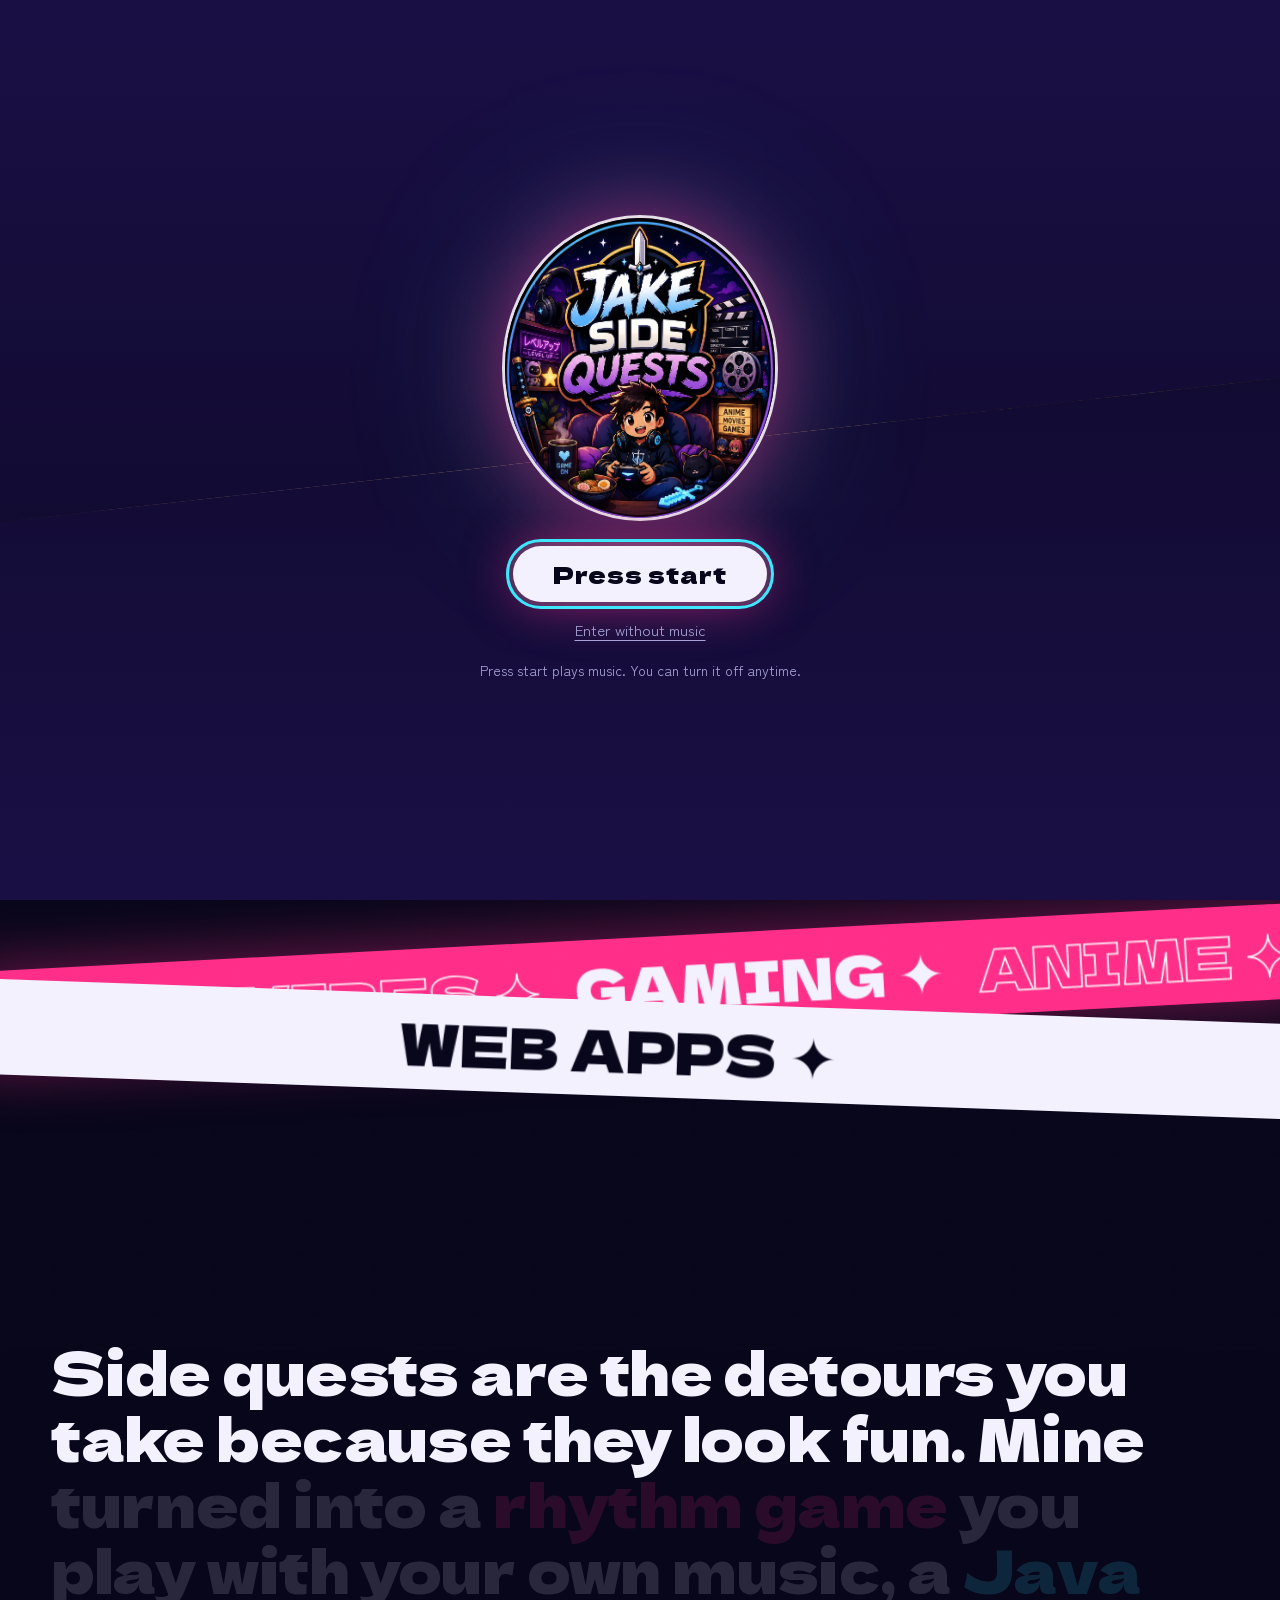
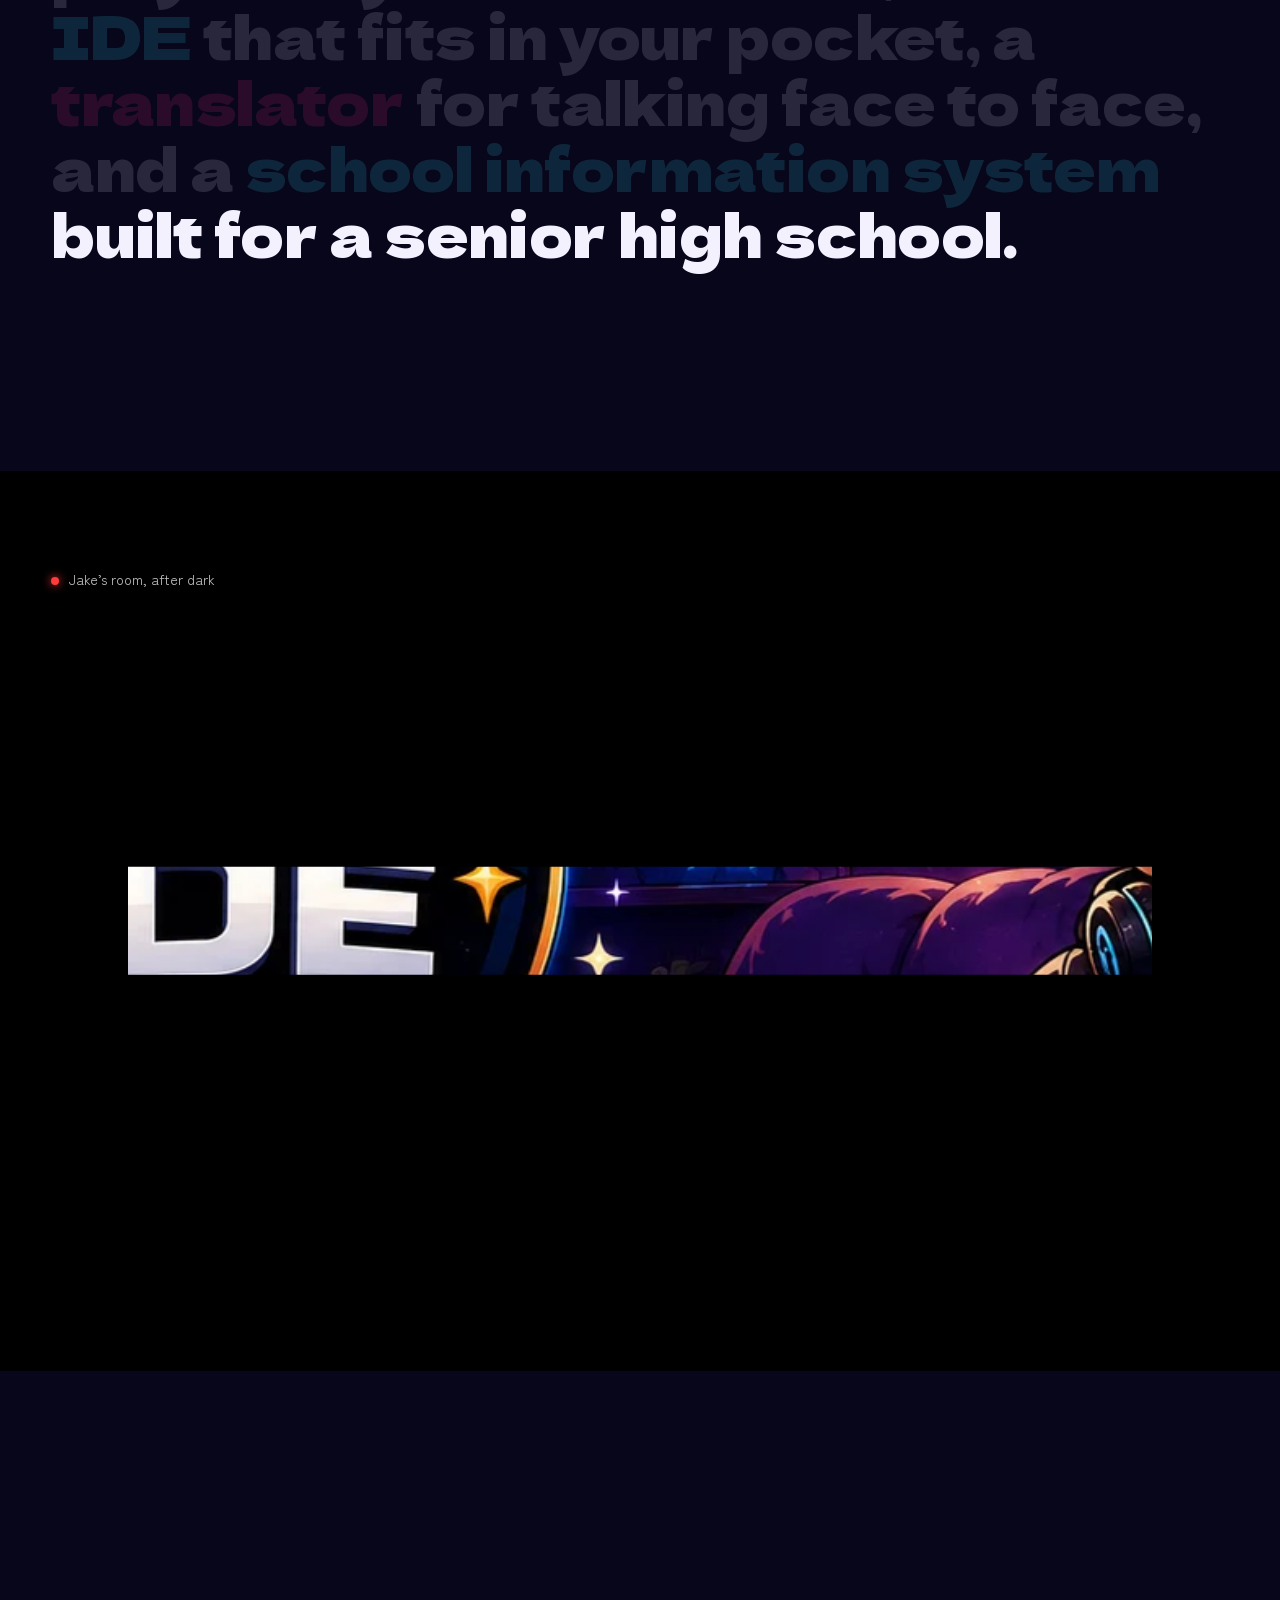
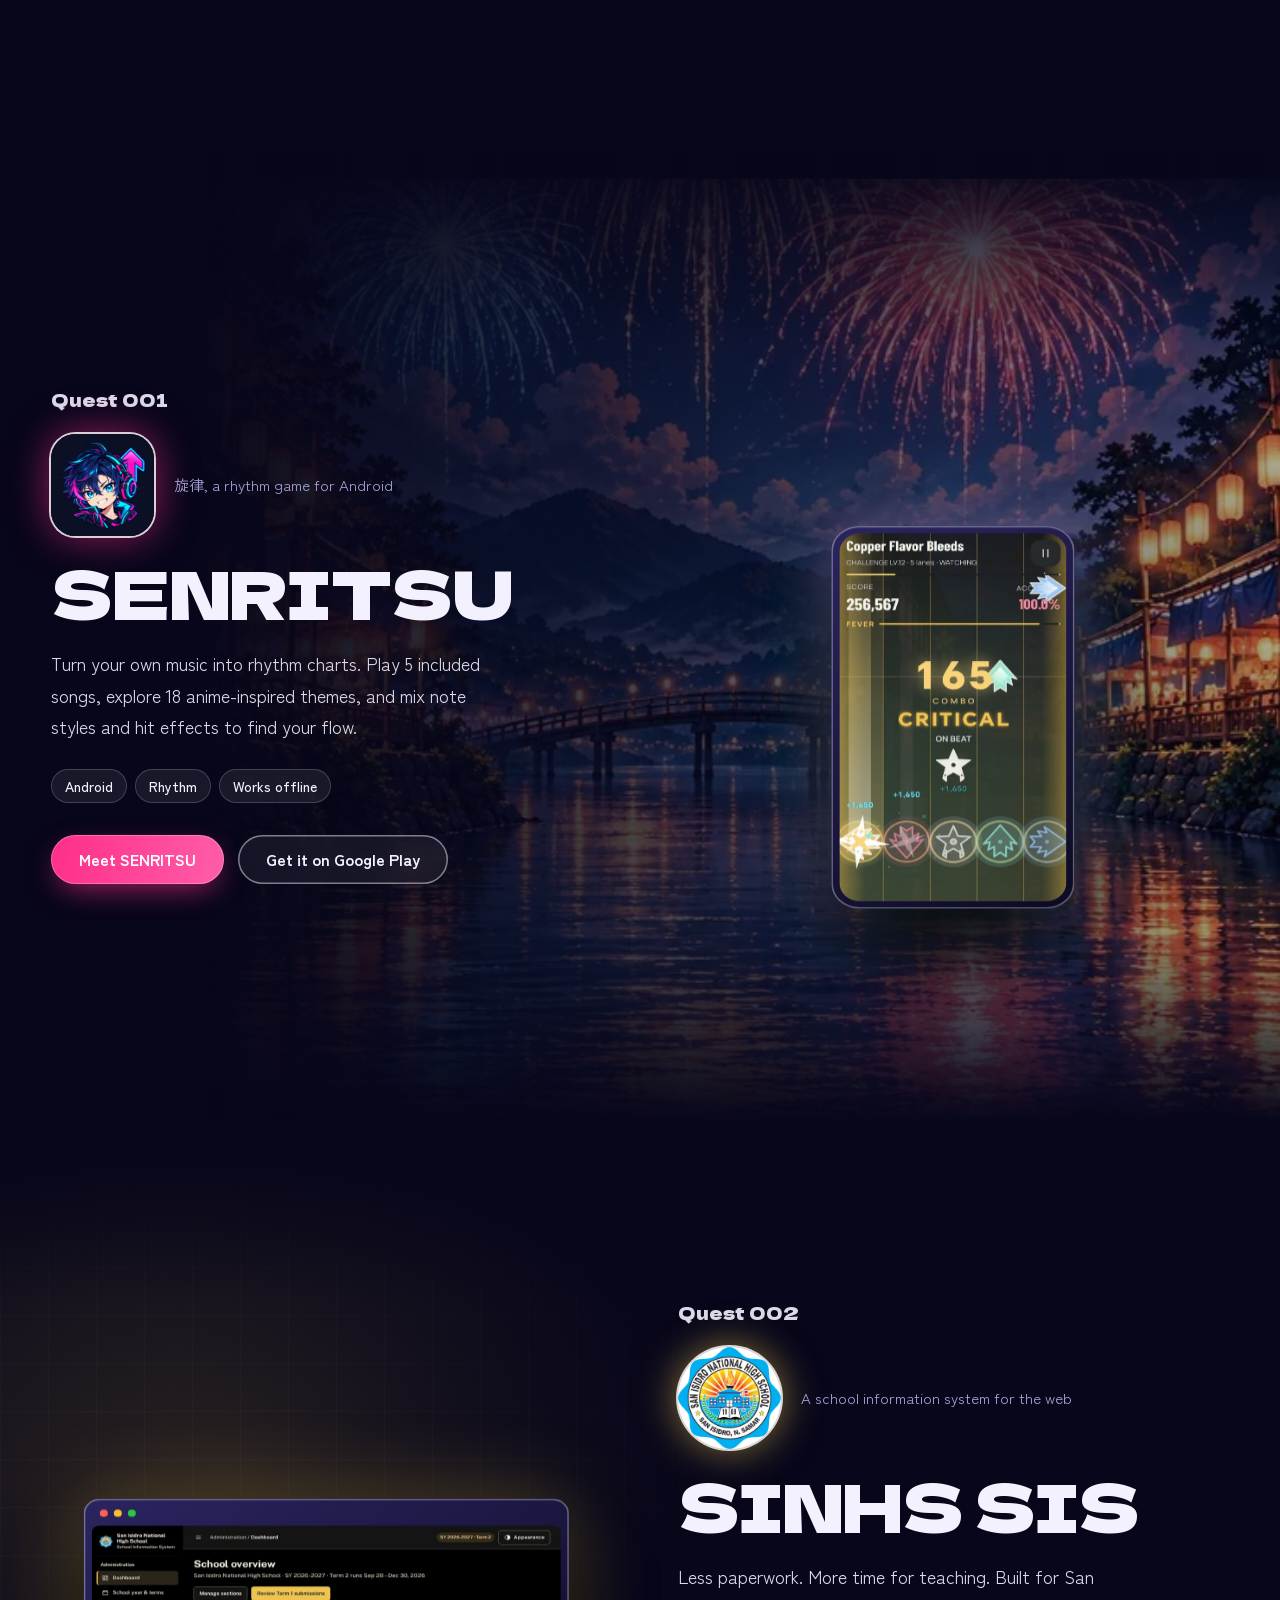
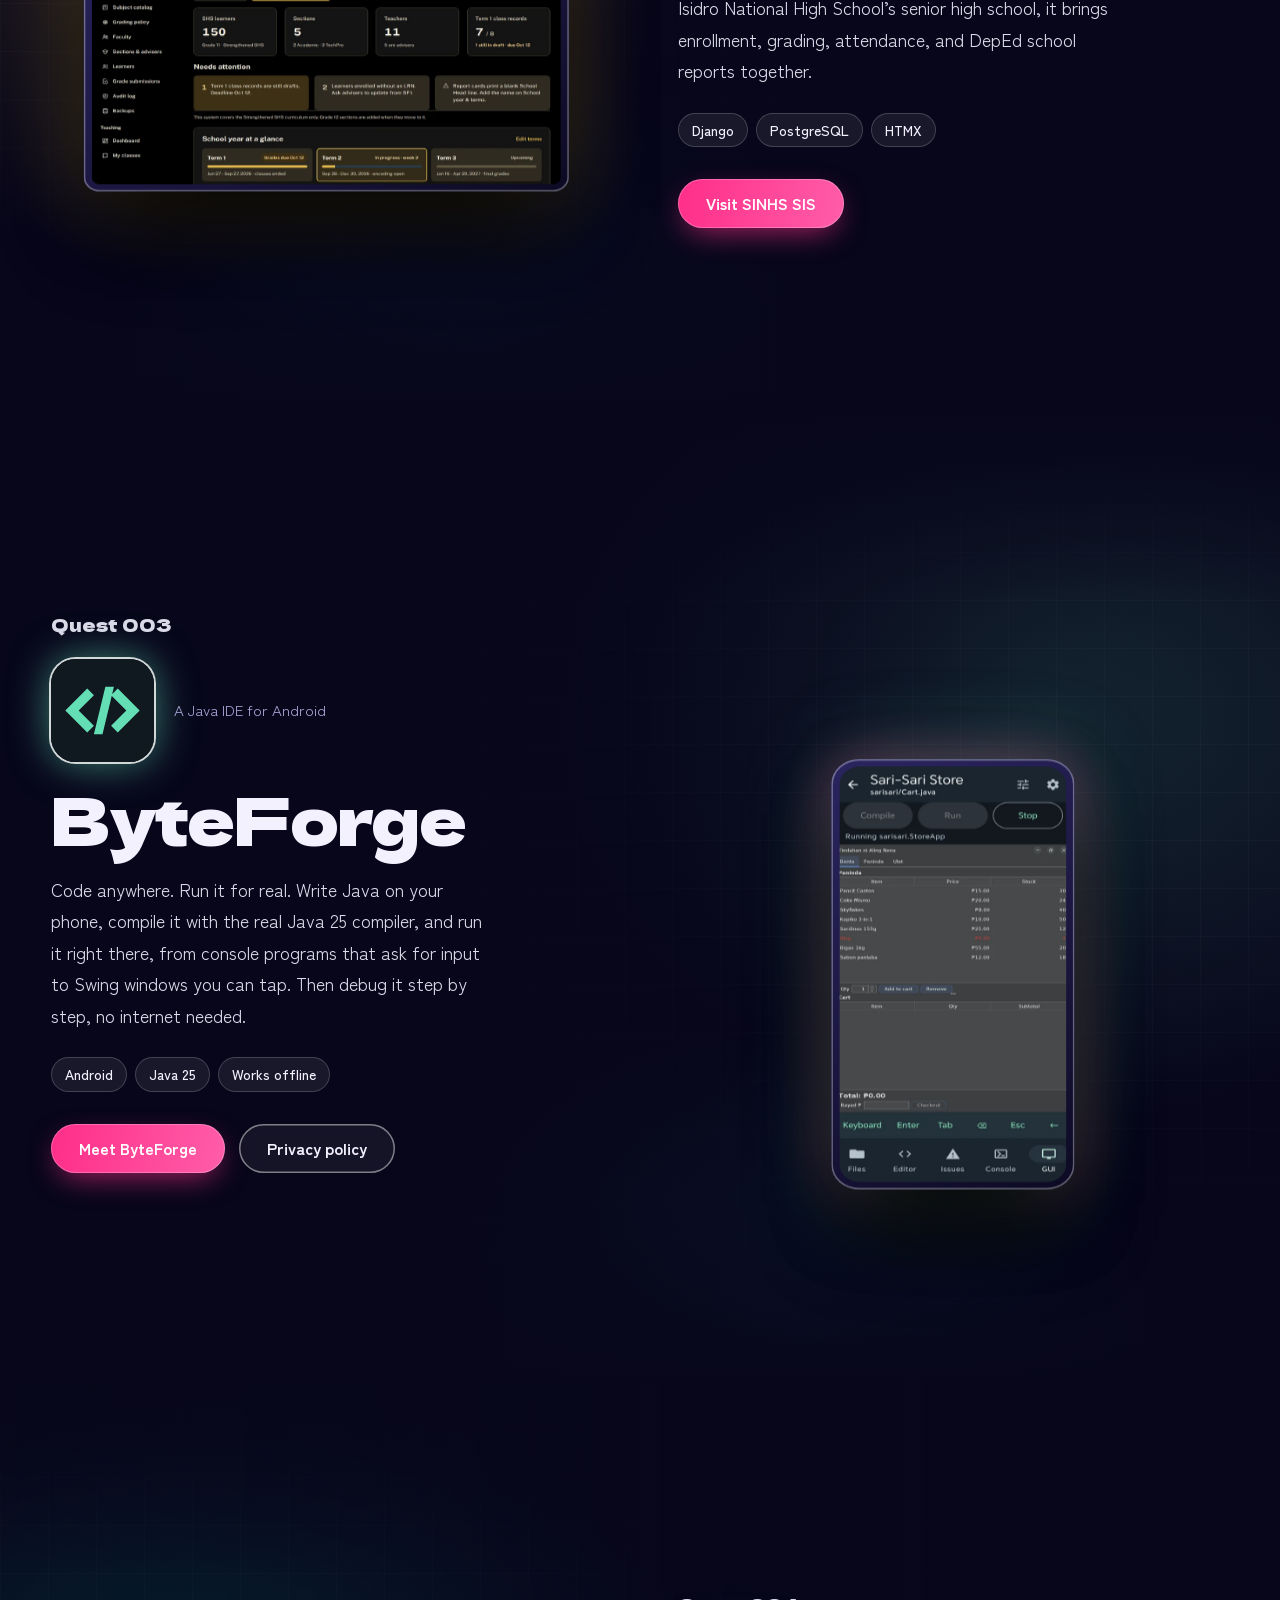
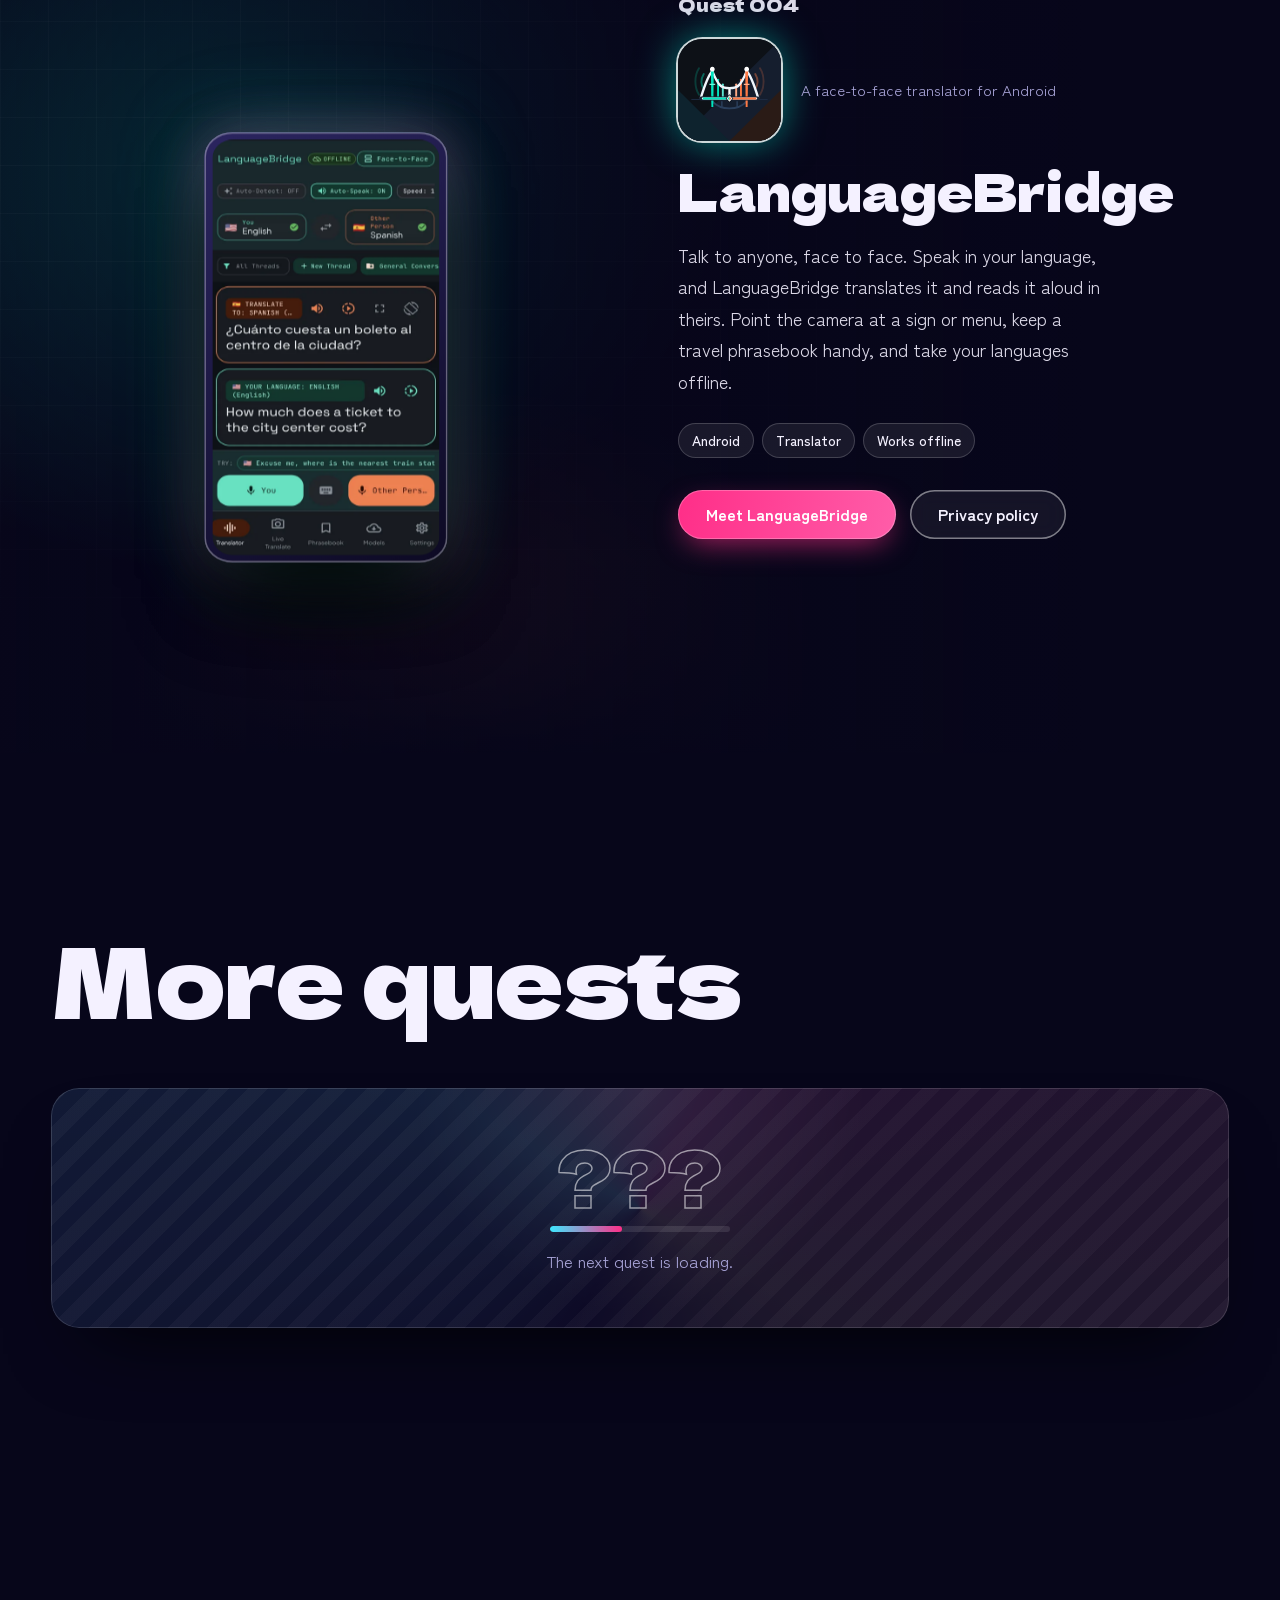
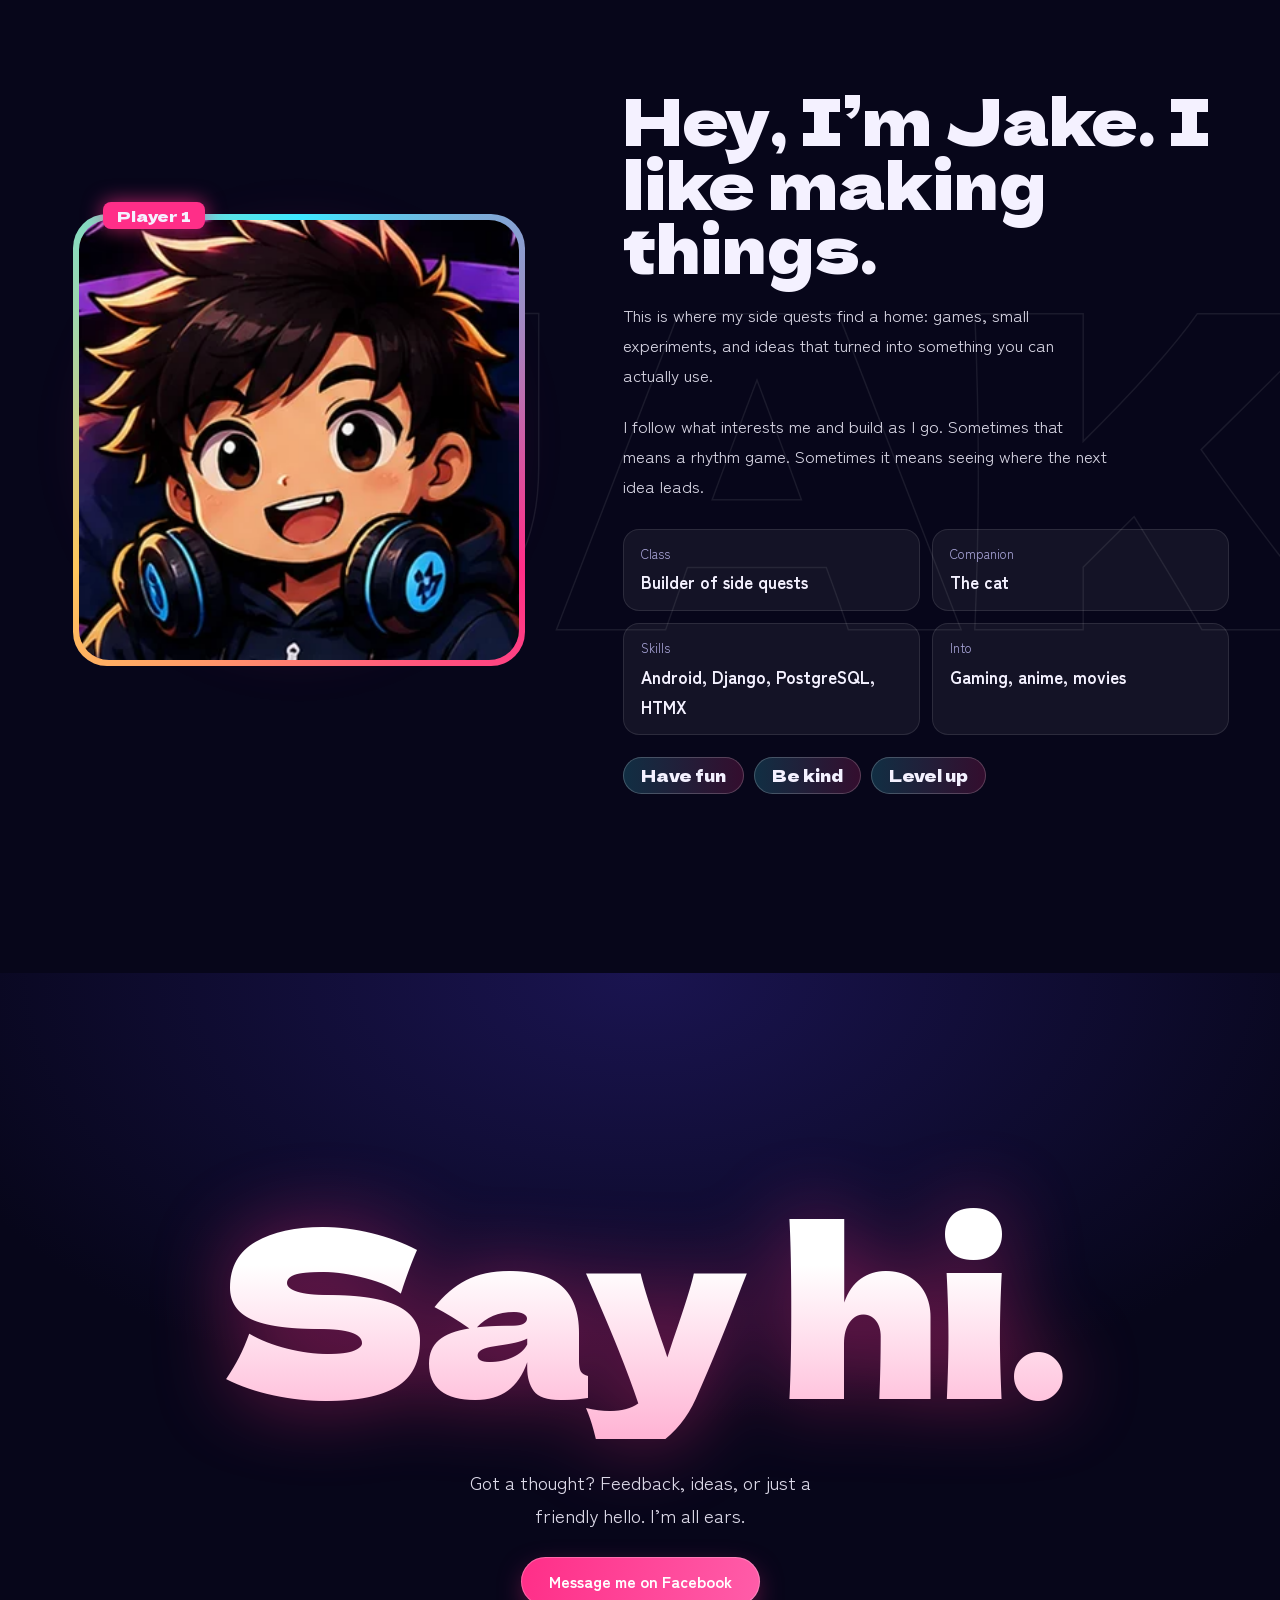
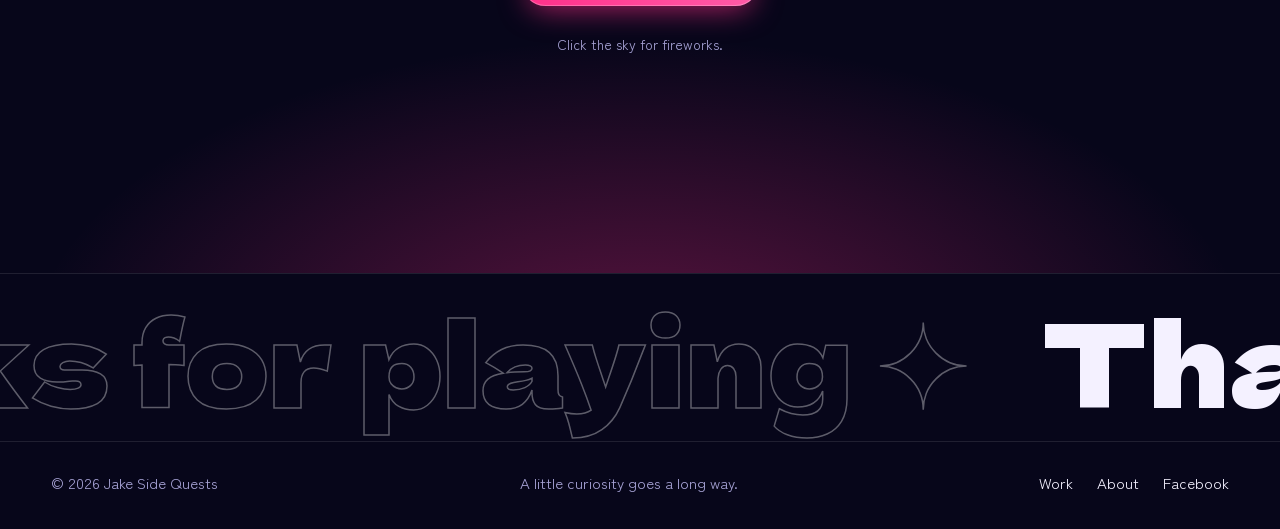
==== commit 3b1c9719: "Update SENRITSU to 5 lanes and notes on every beat The product and home pages describe 5 lanes (a ce" ====
--- a/index.html
+++ b/index.html
@@ -114,8 +114,8 @@
       </div>
       <div class="phones" data-phones aria-label="SENRITSU screenshots">
         <figure class="phone left"><img src="/assets/media/screens/home.webp" width="540" height="960" alt="SENRITSU home screen: “Your music. Your stage.” with a Play button, Theme Studio, Records, and Settings." loading="lazy"></figure>
-        <figure class="phone right"><img src="/assets/media/screens/track-select.webp" width="540" height="960" alt="SENRITSU track select: song cards colored by level, with a choice of Classic or 6 lanes." loading="lazy"></figure>
-        <figure class="phone center"><img src="/assets/media/screens/six-lanes.webp" width="540" height="960" alt="SENRITSU gameplay in 6 lanes on Parol Fiesta: a parol-star note reaches a raised middle lane at a 126 combo." loading="lazy"></figure>
+        <figure class="phone right"><img src="/assets/media/screens/track-select.webp" width="540" height="960" alt="SENRITSU track select: song cards colored by level, with a choice of Classic or 5 lanes." loading="lazy"></figure>
+        <figure class="phone center"><img src="/assets/media/screens/five-lanes.webp" width="540" height="960" alt="SENRITSU gameplay in 5 lanes on Parol Fiesta: a parol-star note falls into the center lane at a 165 combo." loading="lazy"></figure>
       </div>
     </div>
   </section>
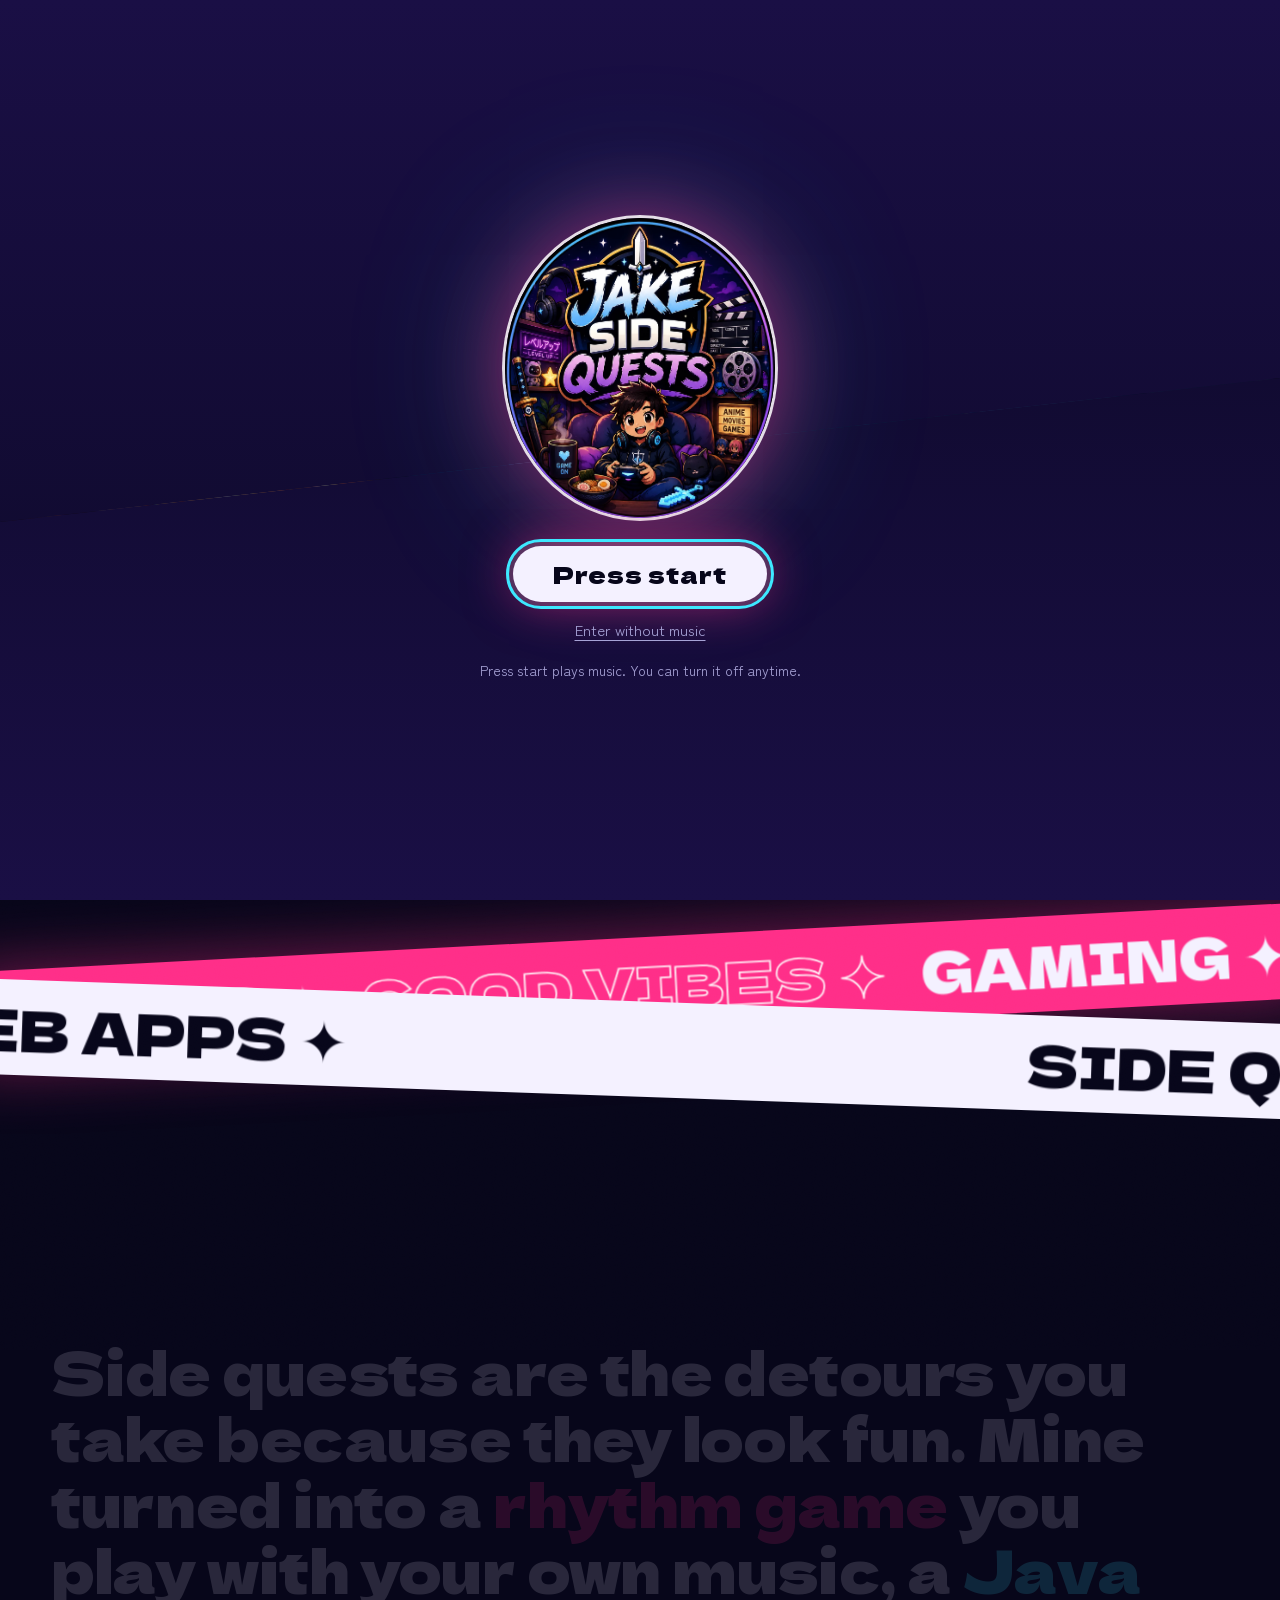
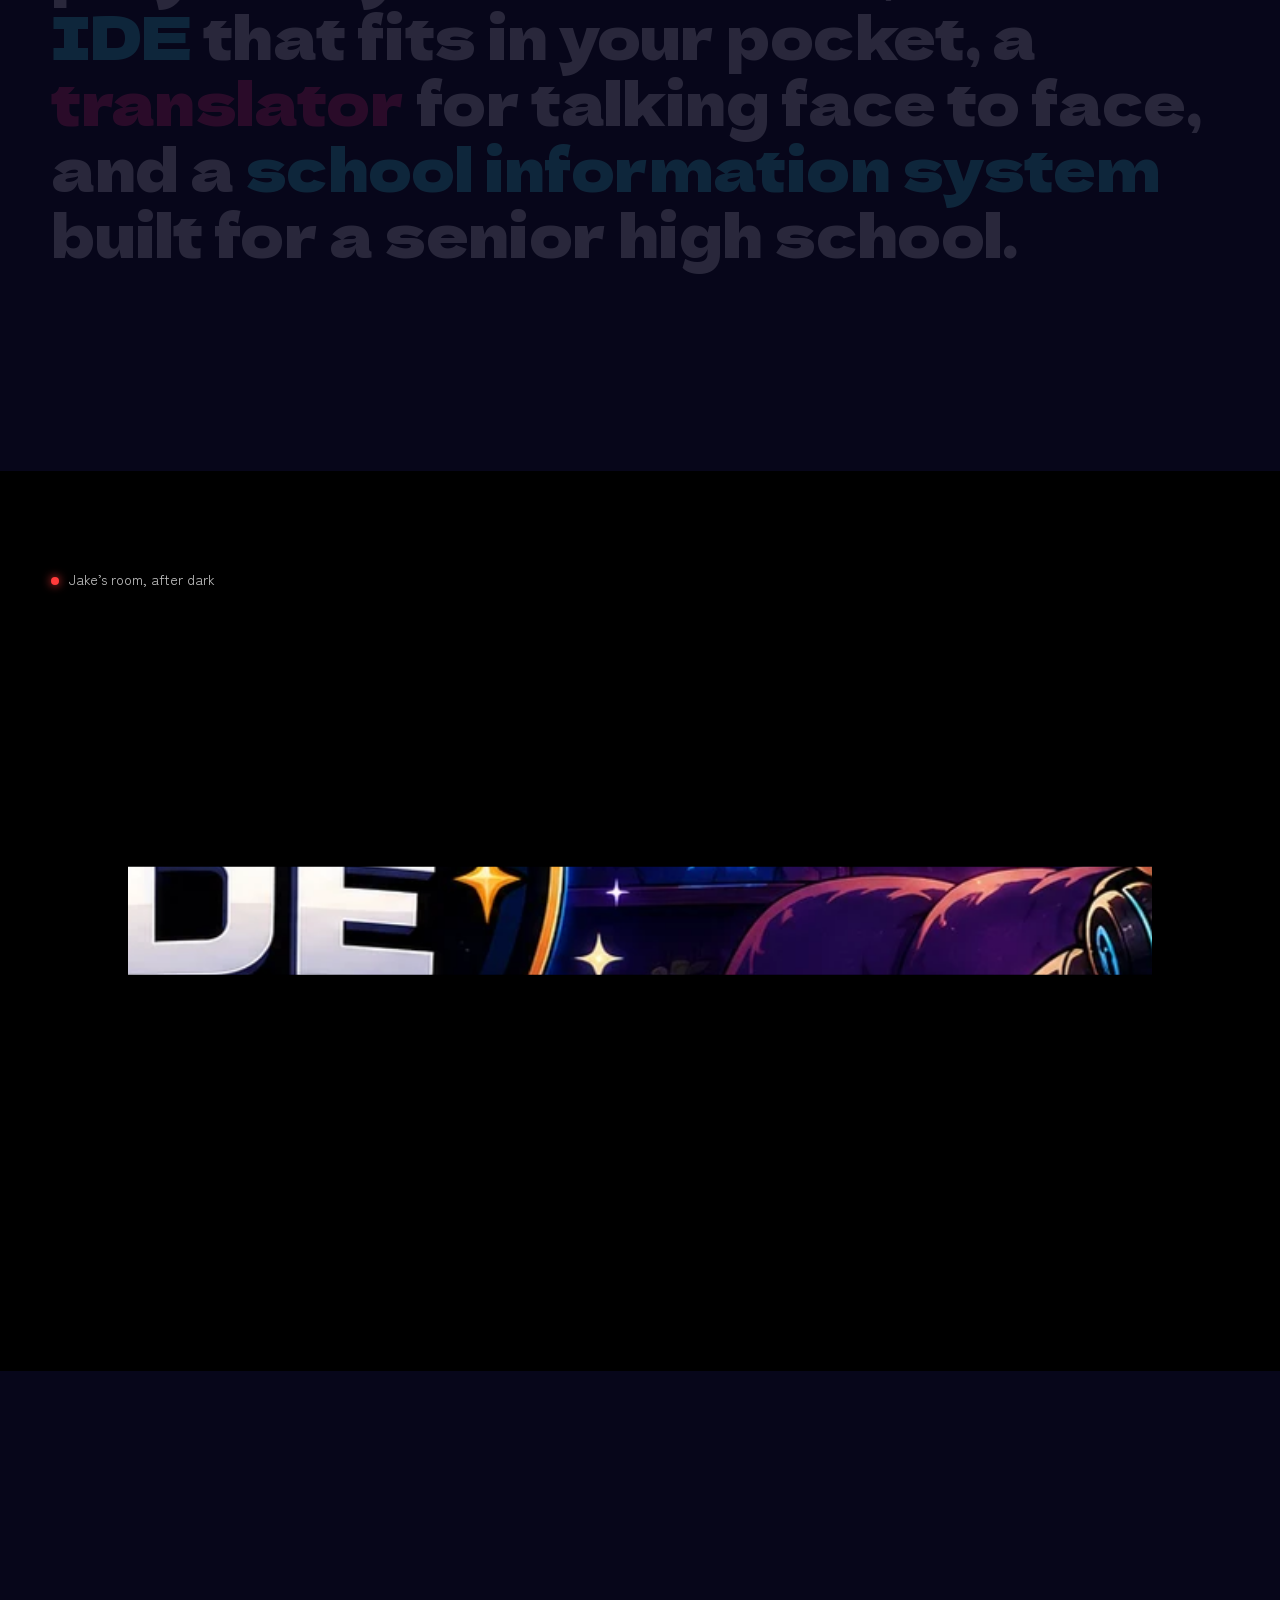
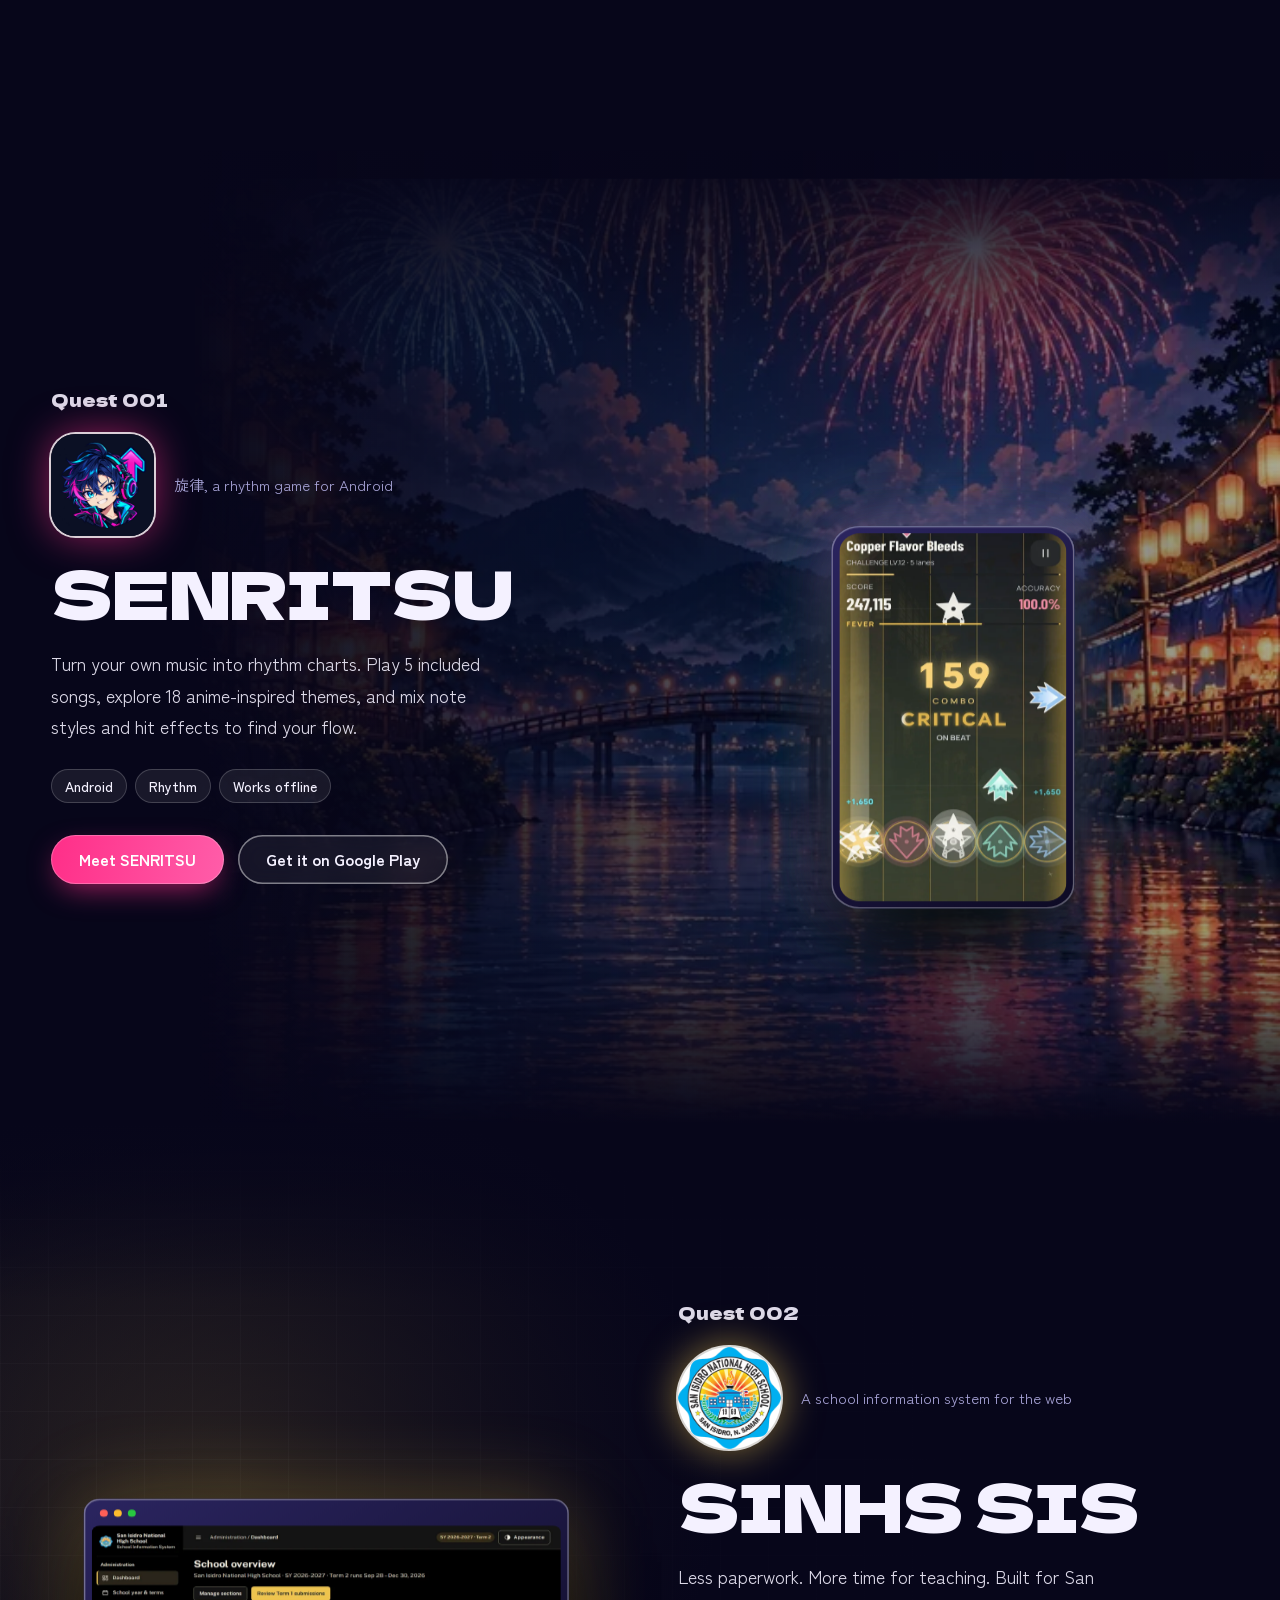
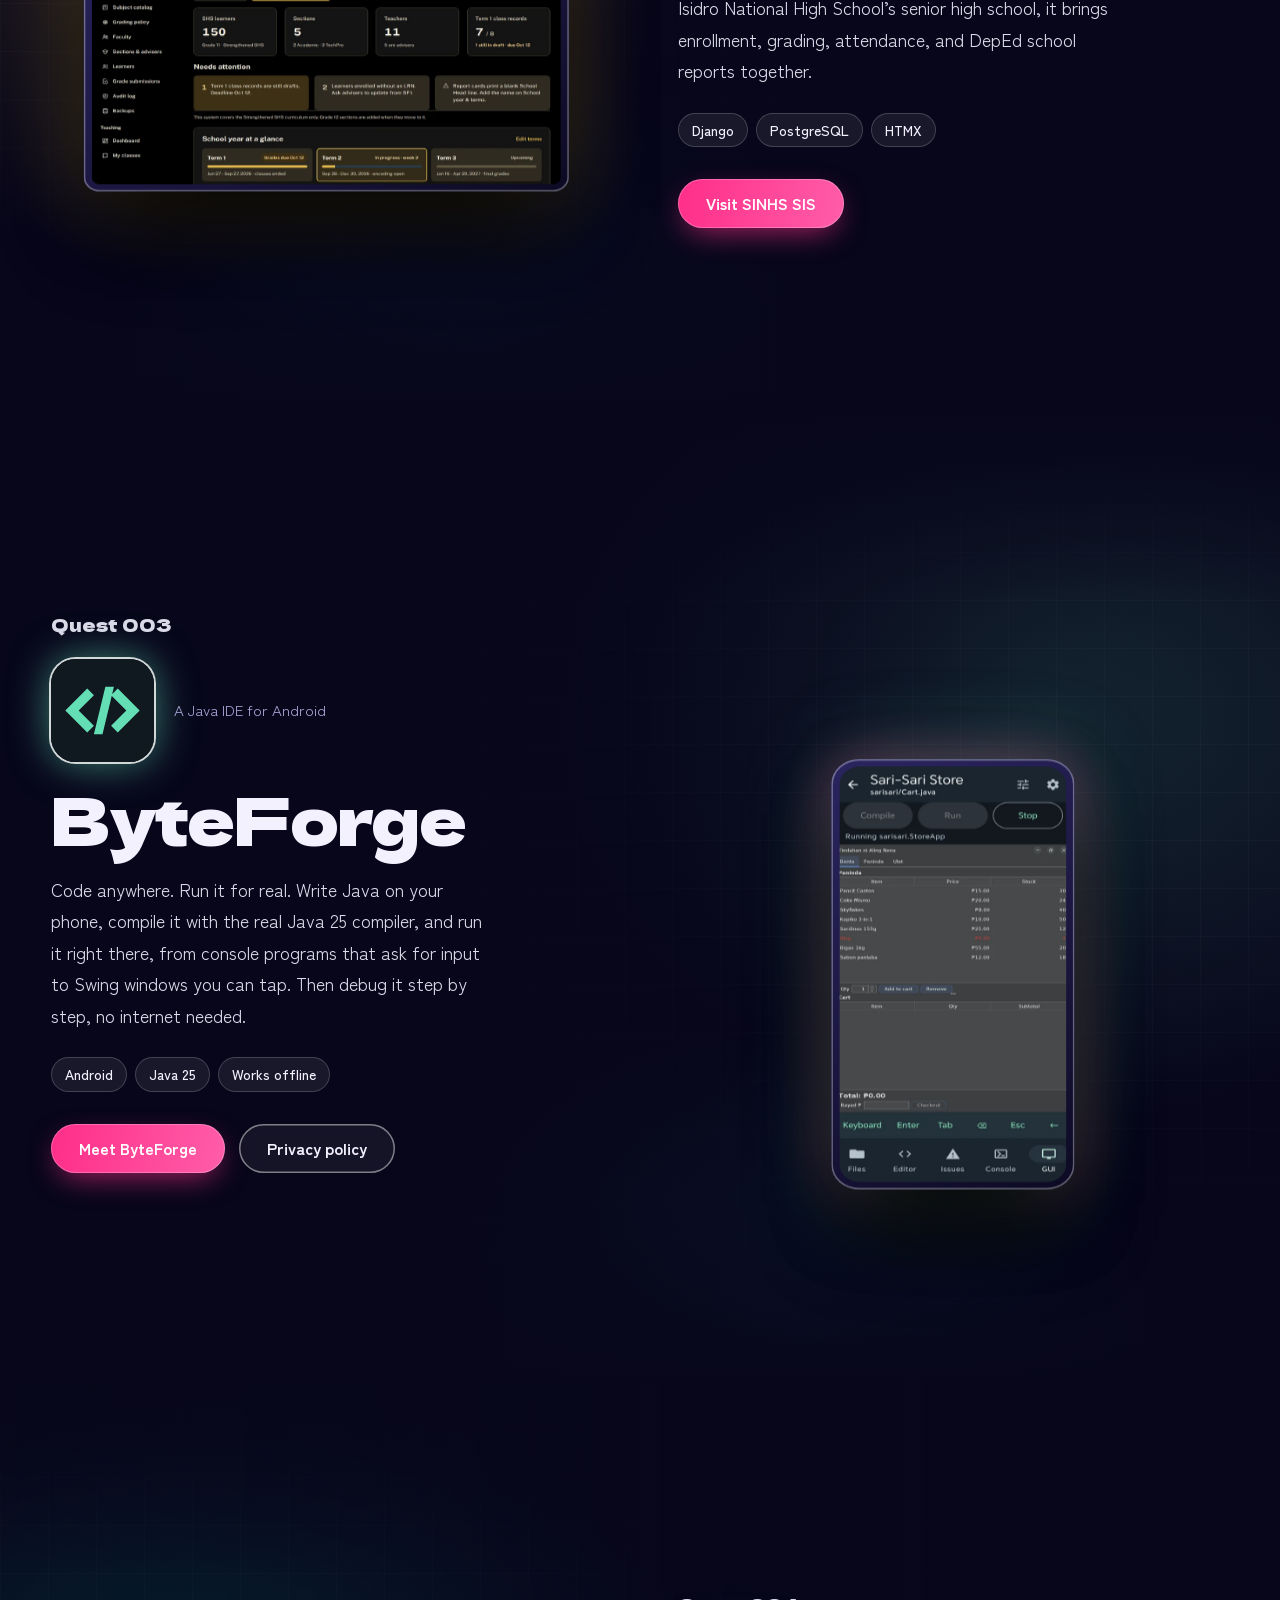
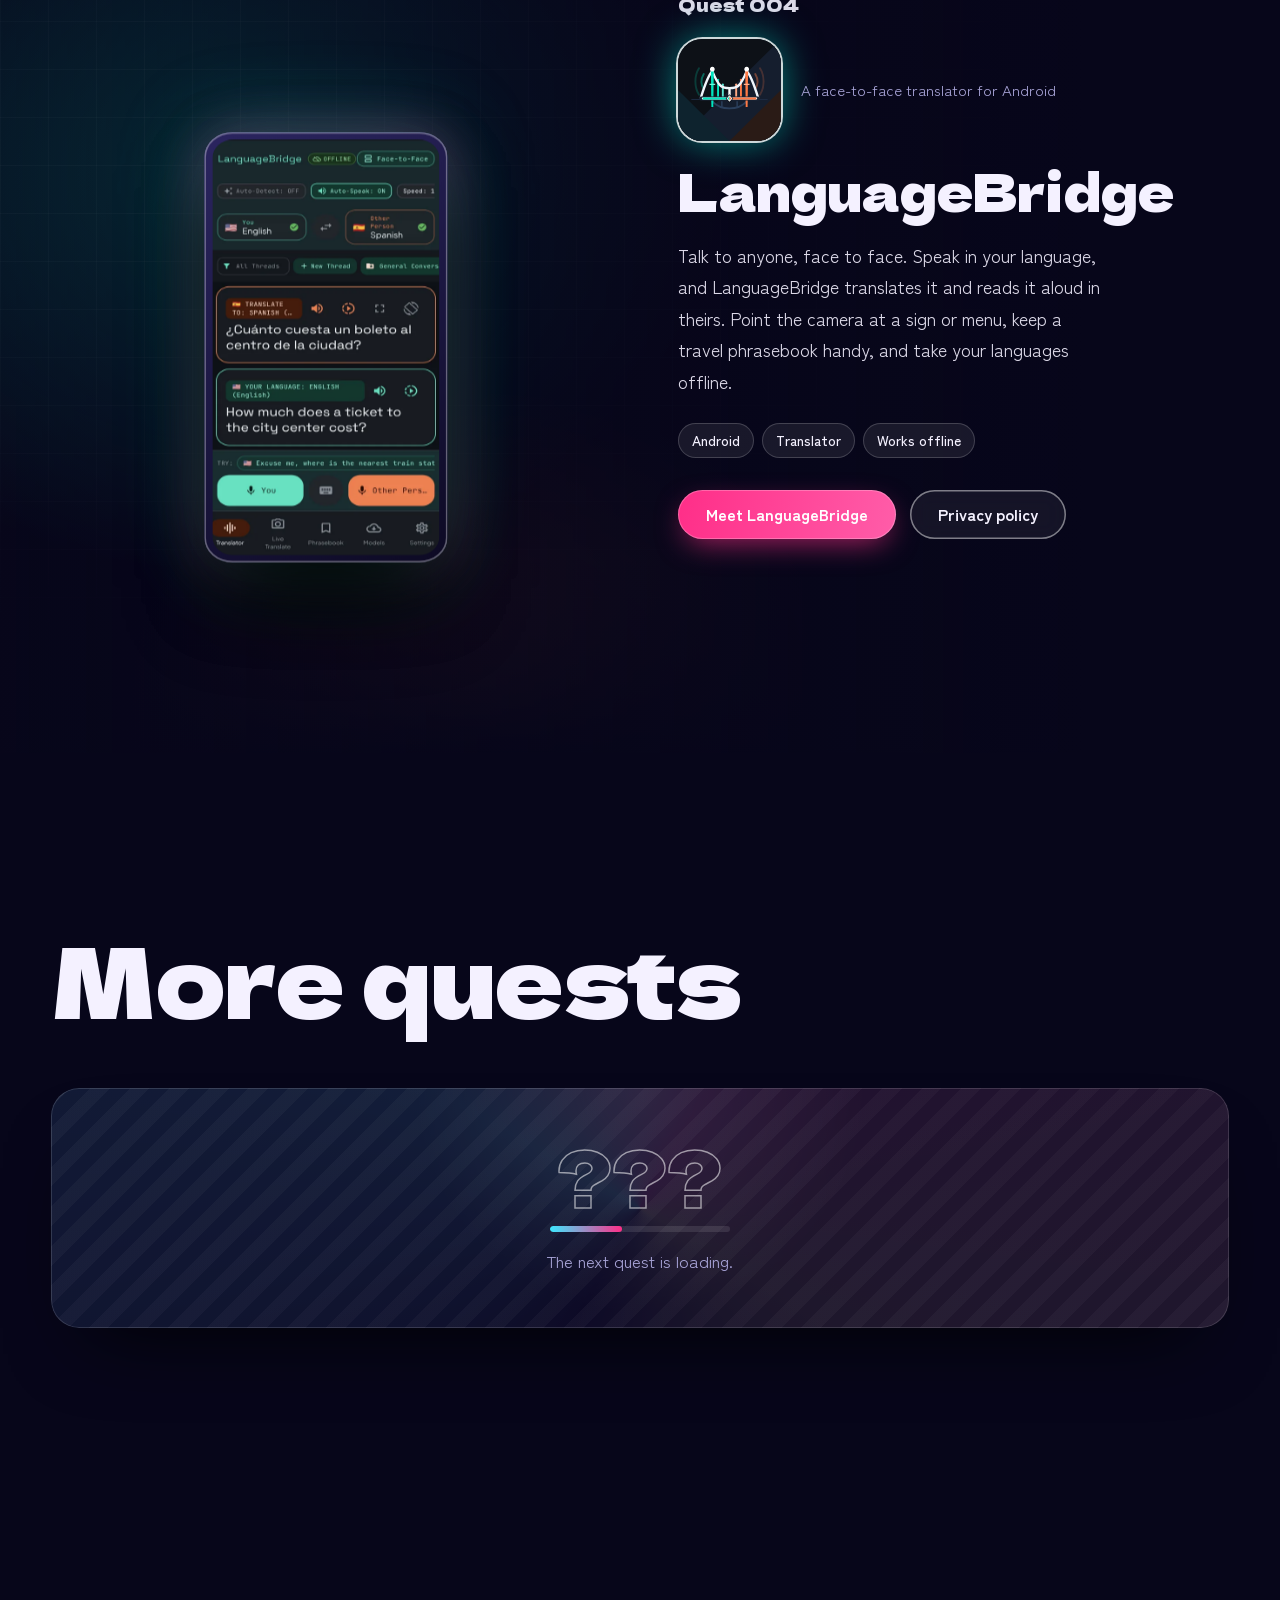
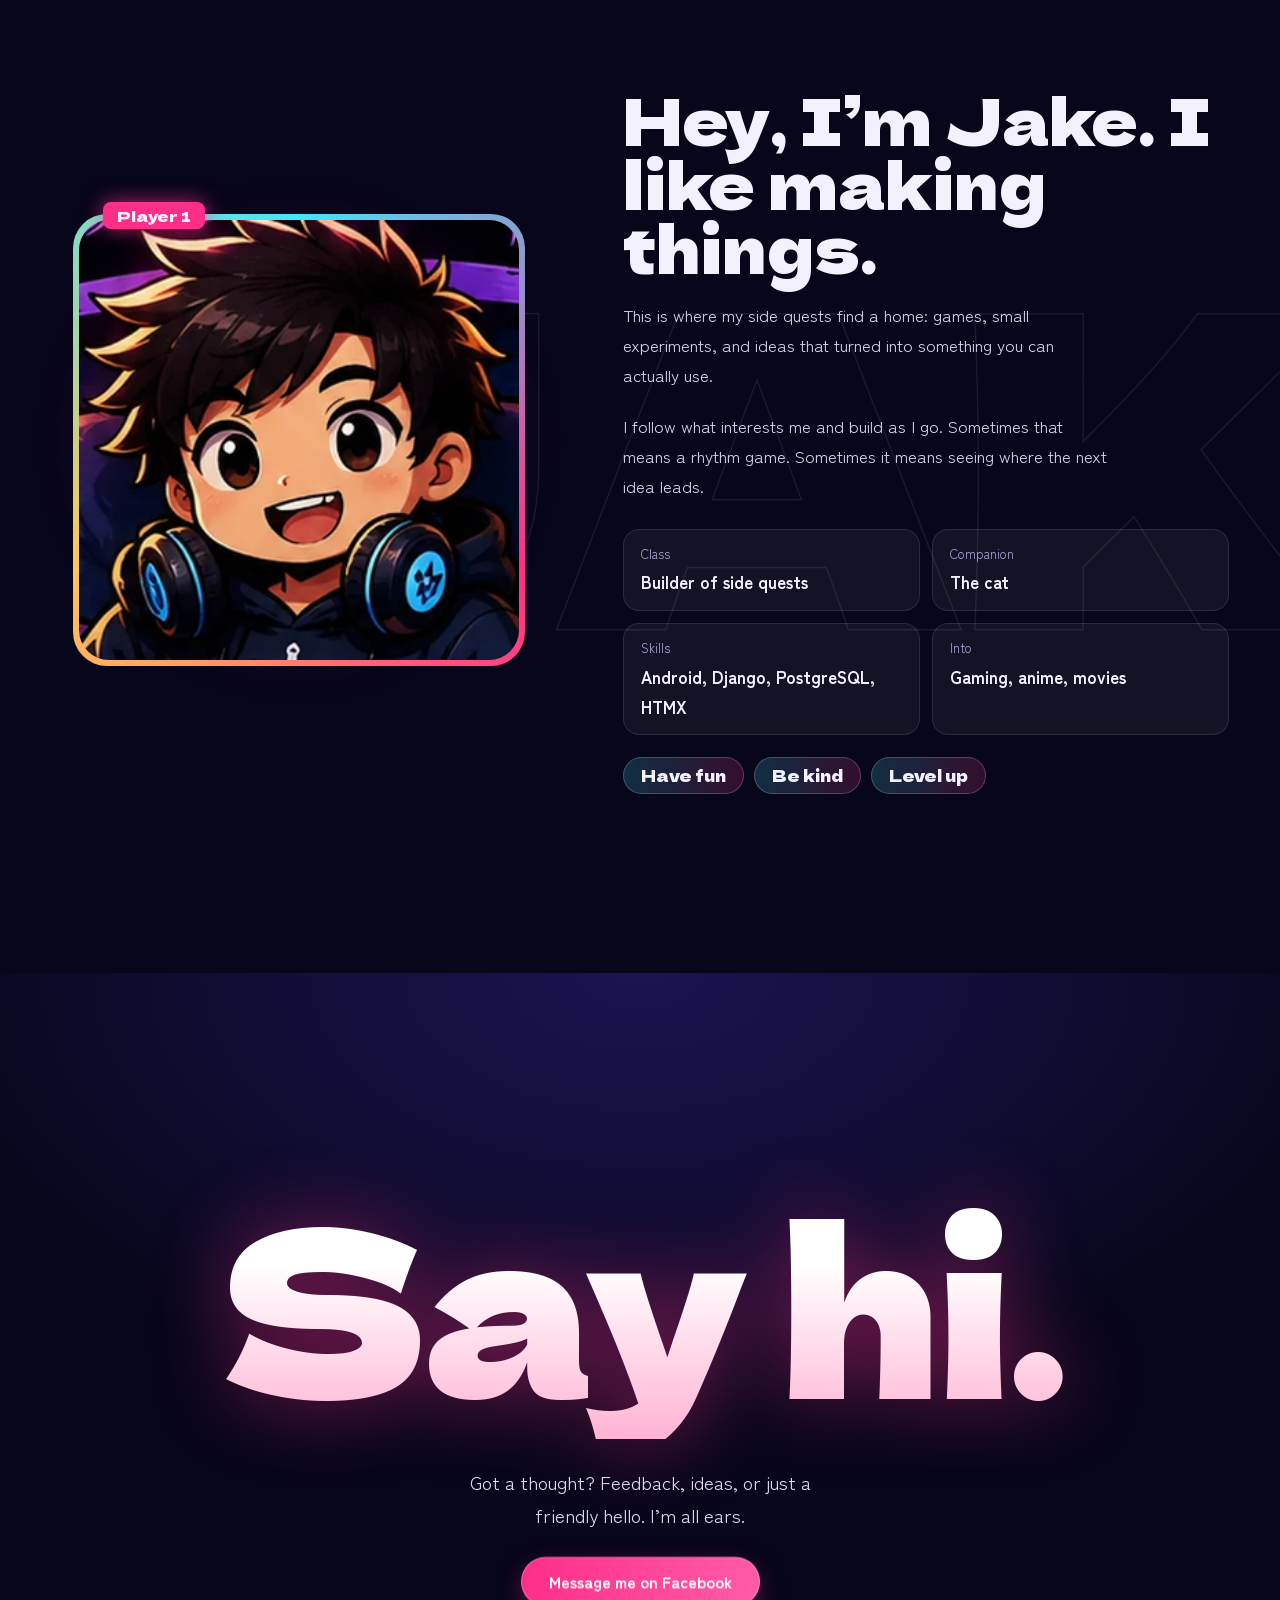
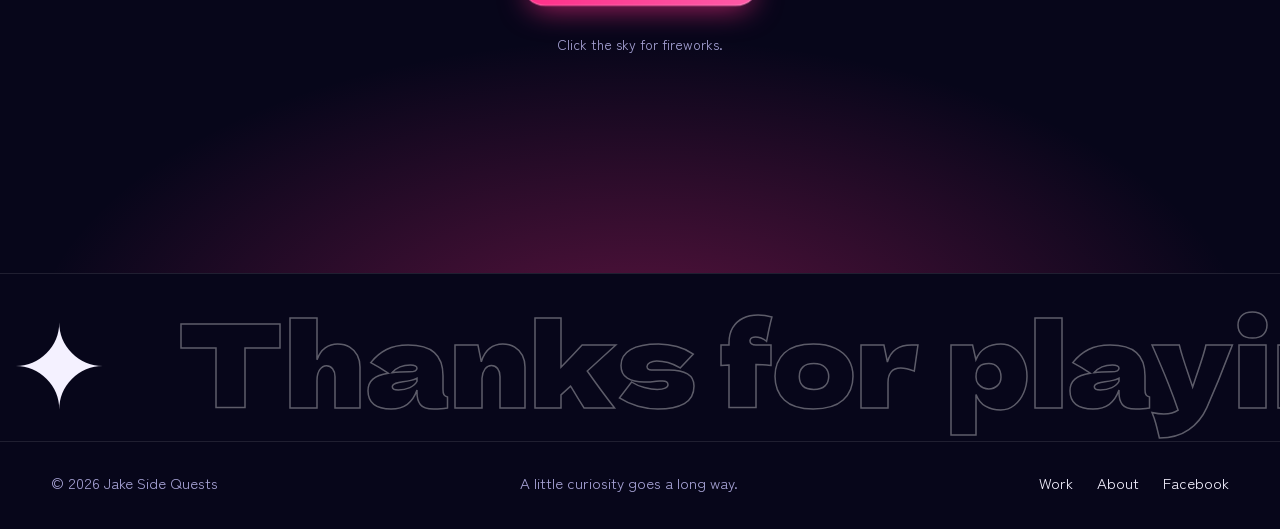
==== commit b7c47de6: "Show SENRITSU 1.8.0's screenshots without Watch The 5-lane, icon-note and track-select images are re" ====
--- a/index.html
+++ b/index.html
@@ -115,7 +115,7 @@
       <div class="phones" data-phones aria-label="SENRITSU screenshots">
         <figure class="phone left"><img src="/assets/media/screens/home.webp" width="540" height="960" alt="SENRITSU home screen: “Your music. Your stage.” with a Play button, Theme Studio, Records, and Settings." loading="lazy"></figure>
         <figure class="phone right"><img src="/assets/media/screens/track-select.webp" width="540" height="960" alt="SENRITSU track select: song cards colored by level, with a choice of Classic or 5 lanes." loading="lazy"></figure>
-        <figure class="phone center"><img src="/assets/media/screens/five-lanes.webp" width="540" height="960" alt="SENRITSU gameplay in 5 lanes on Parol Fiesta: a parol-star note falls into the center lane at a 165 combo." loading="lazy"></figure>
+        <figure class="phone center"><img src="/assets/media/screens/five-lanes.webp" width="540" height="960" alt="SENRITSU gameplay in 5 lanes on Parol Fiesta: a parol-star note falls into the center lane at a 159 combo." loading="lazy"></figure>
       </div>
     </div>
   </section>
